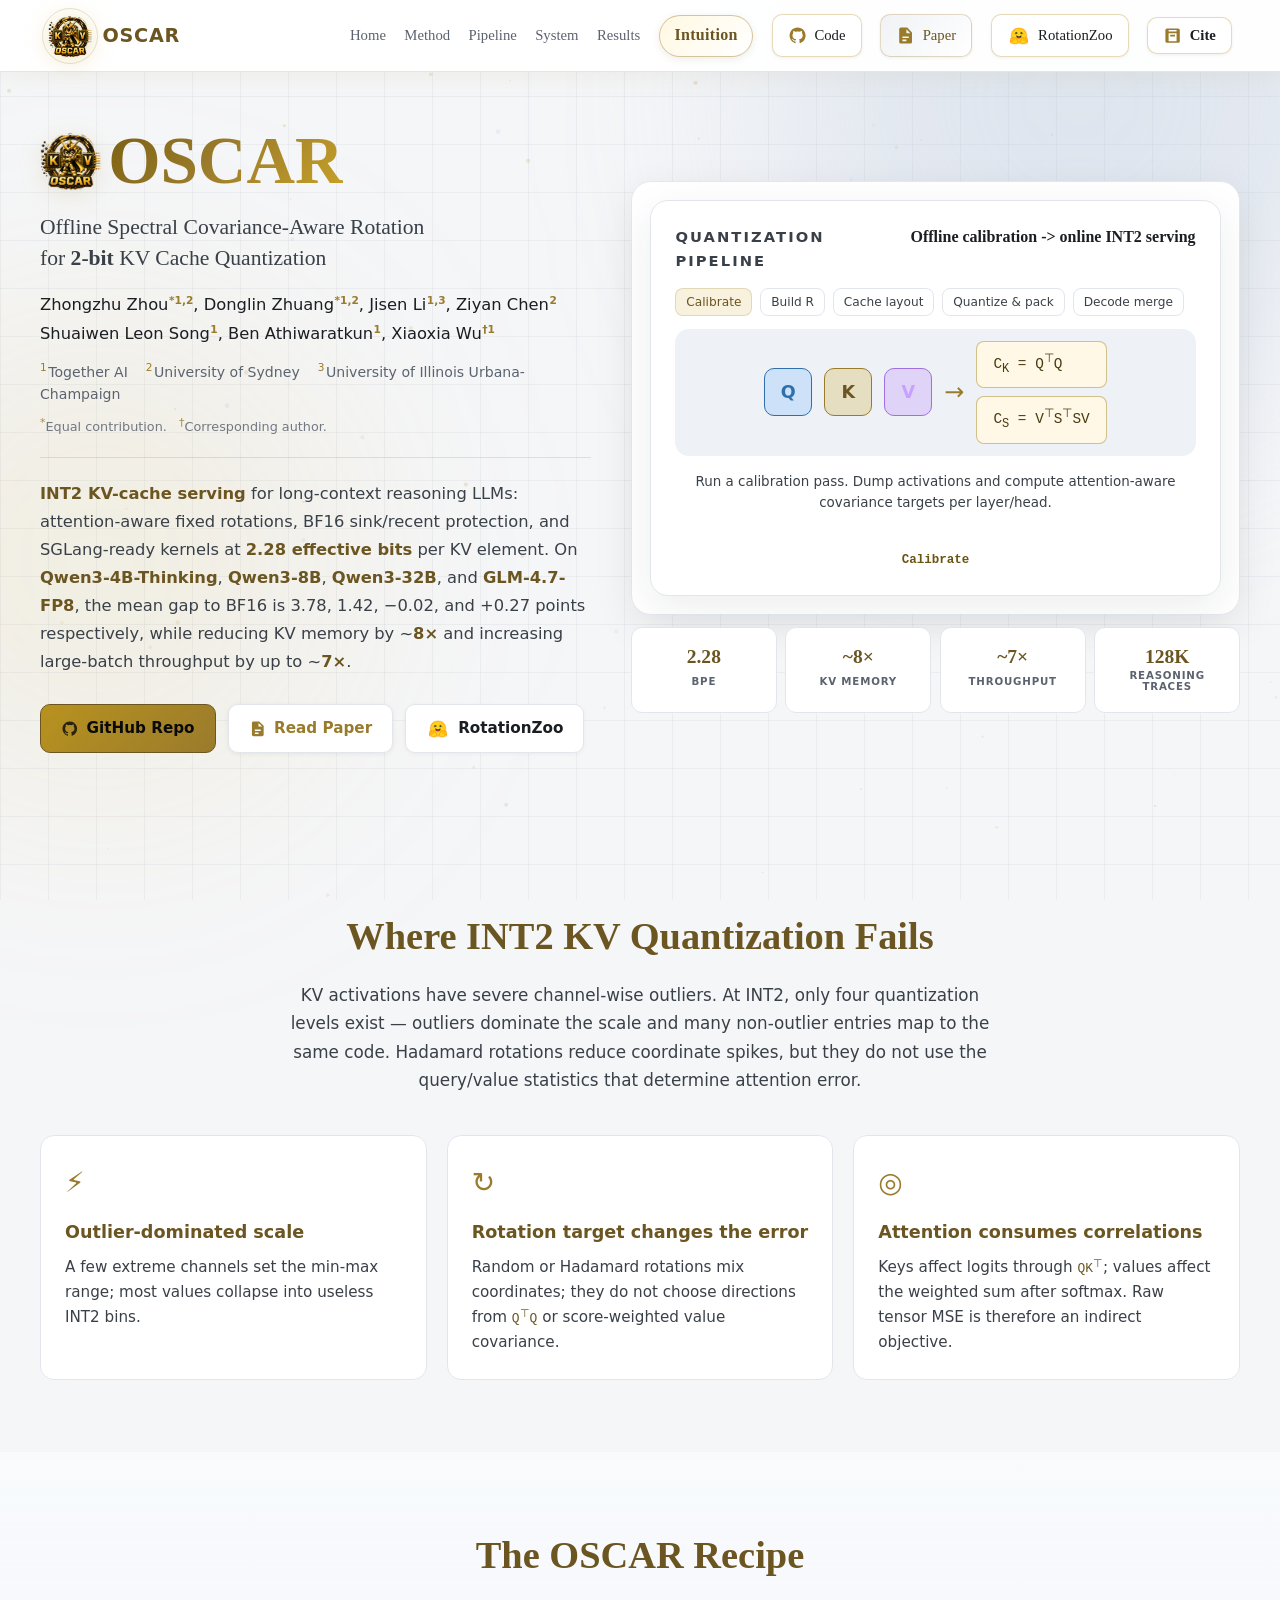
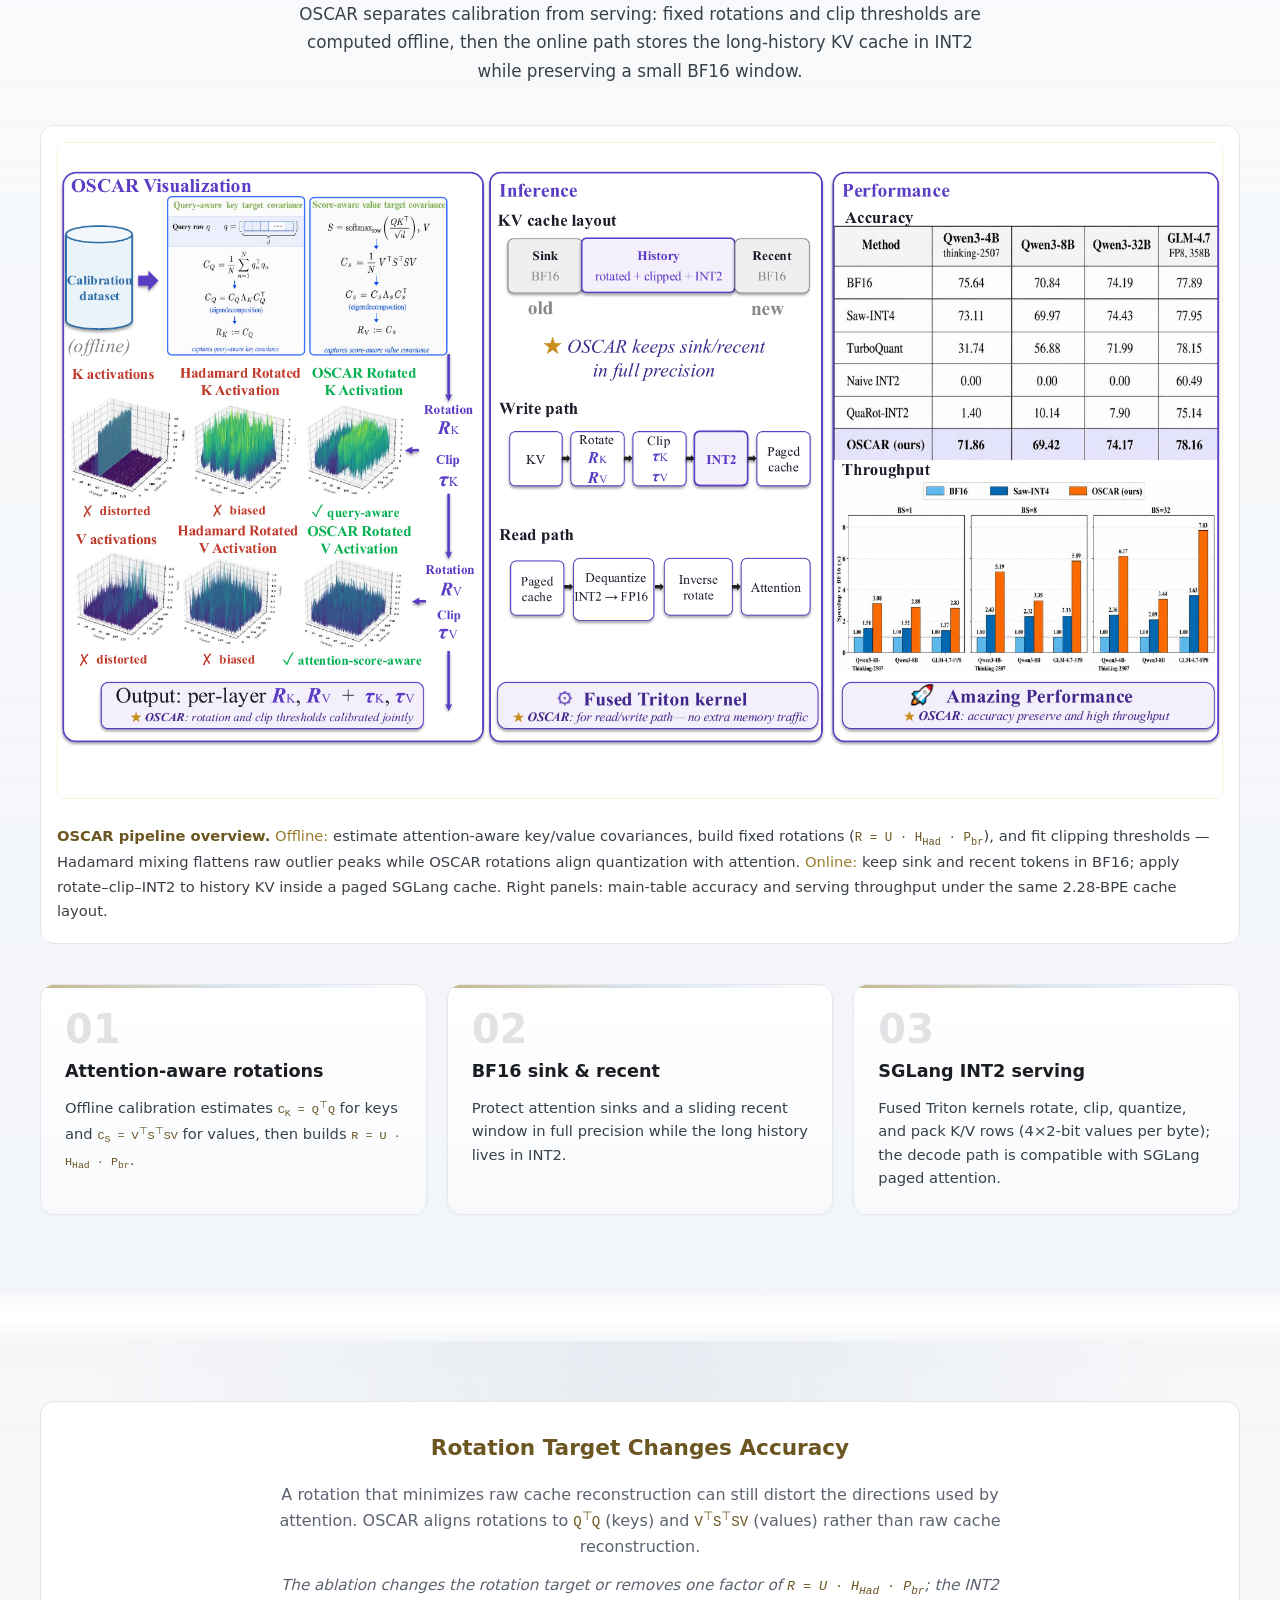
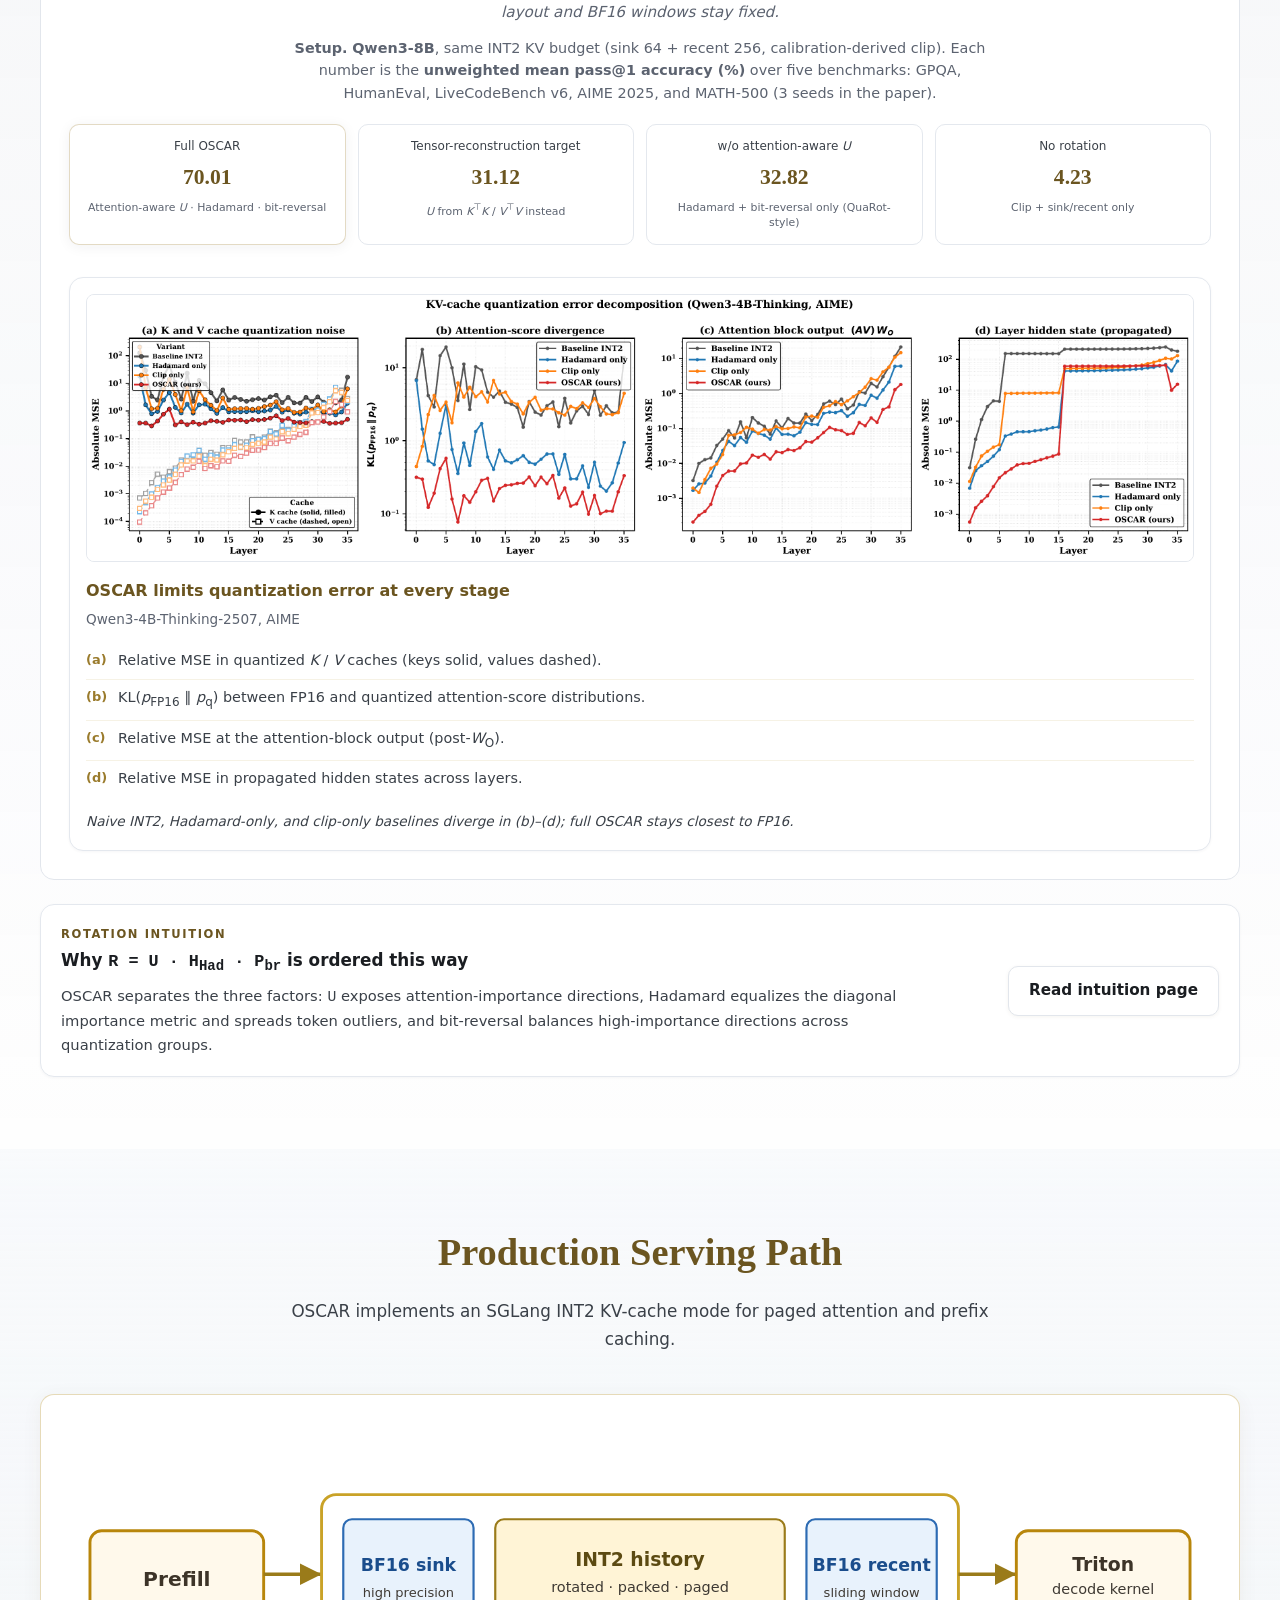
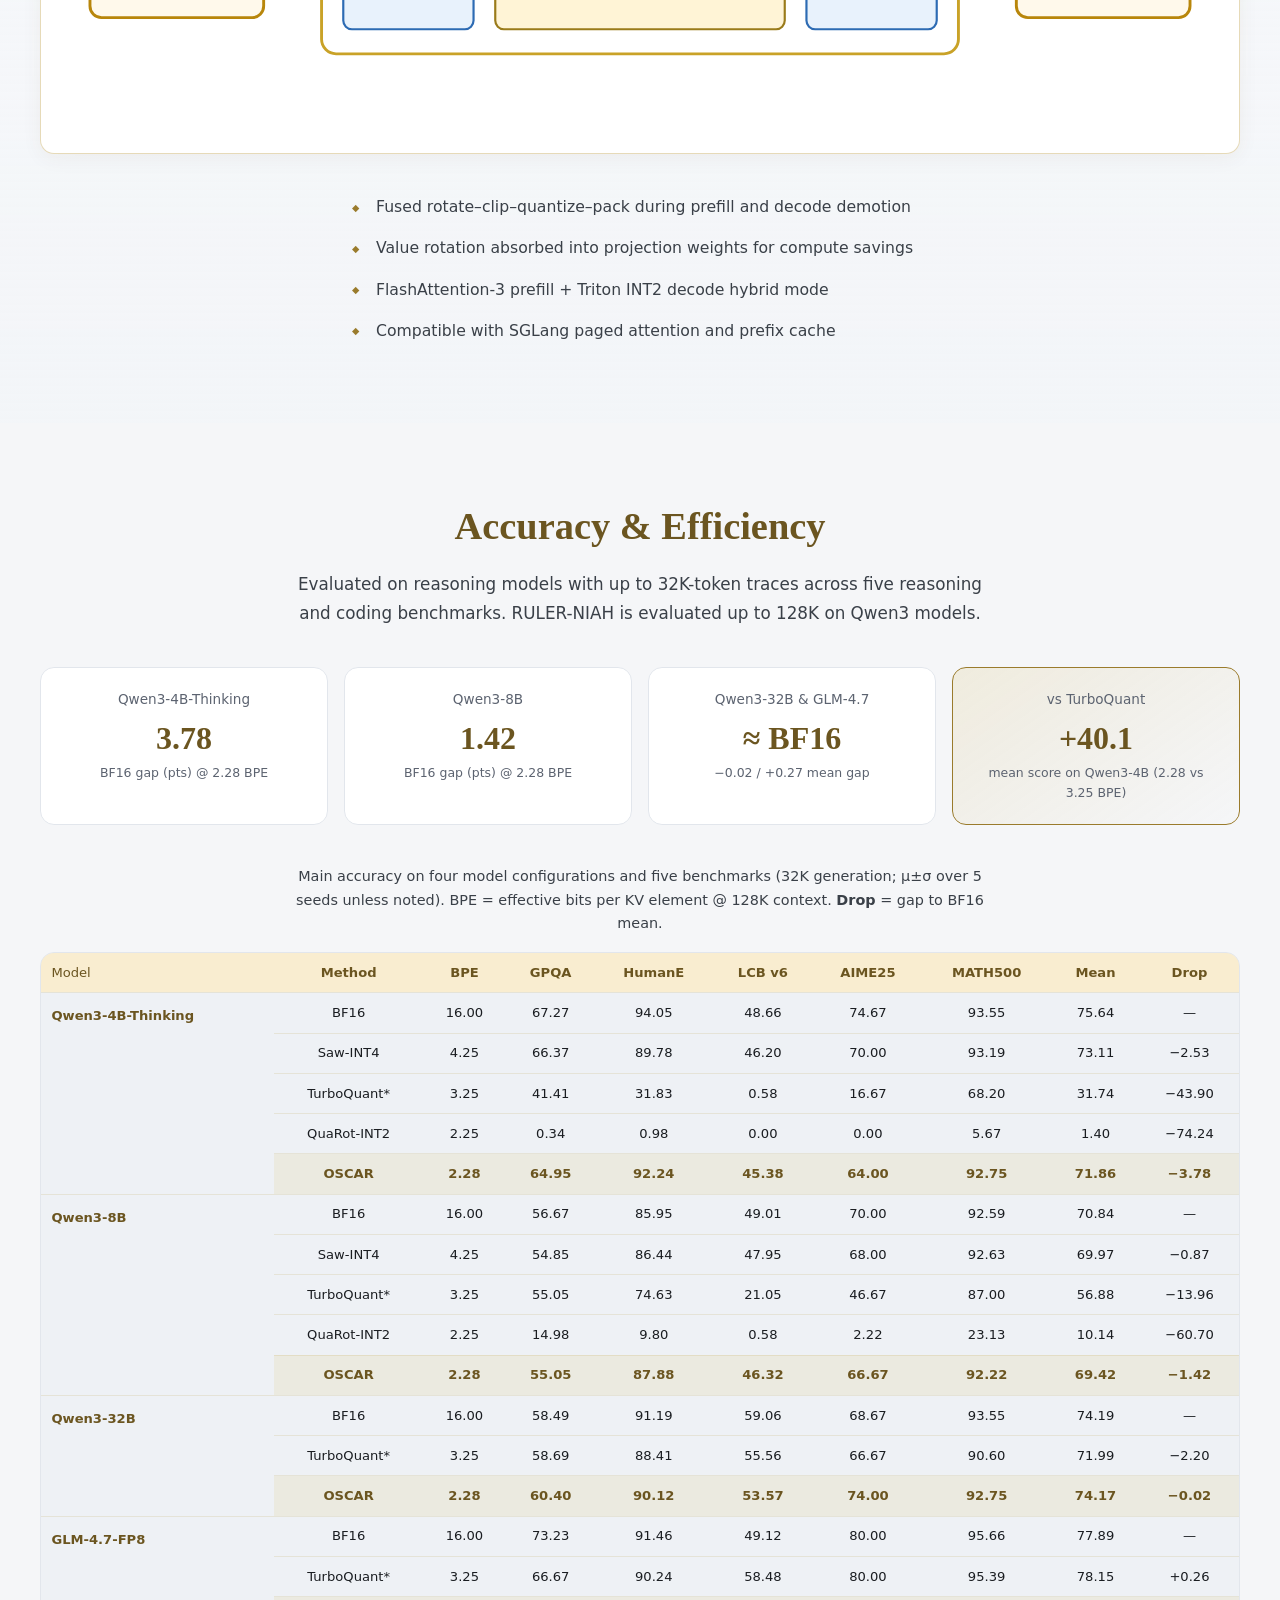
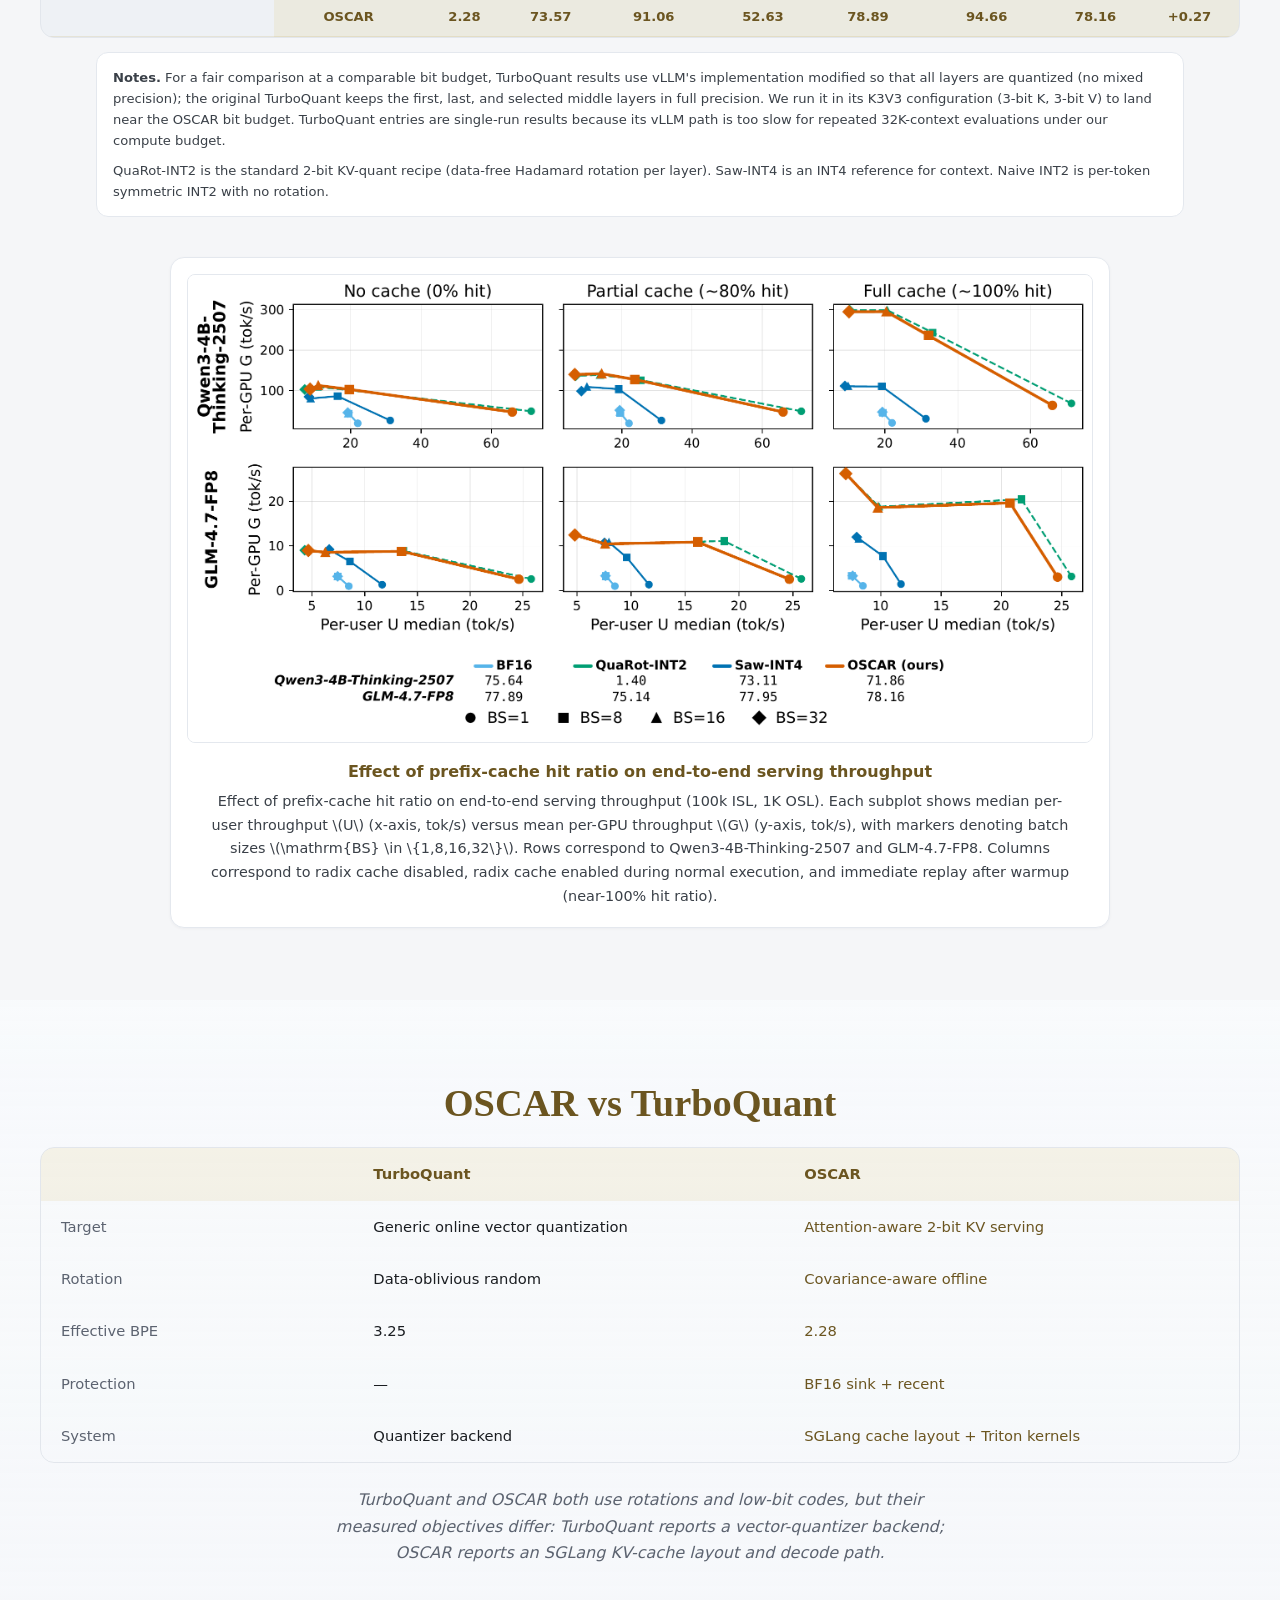
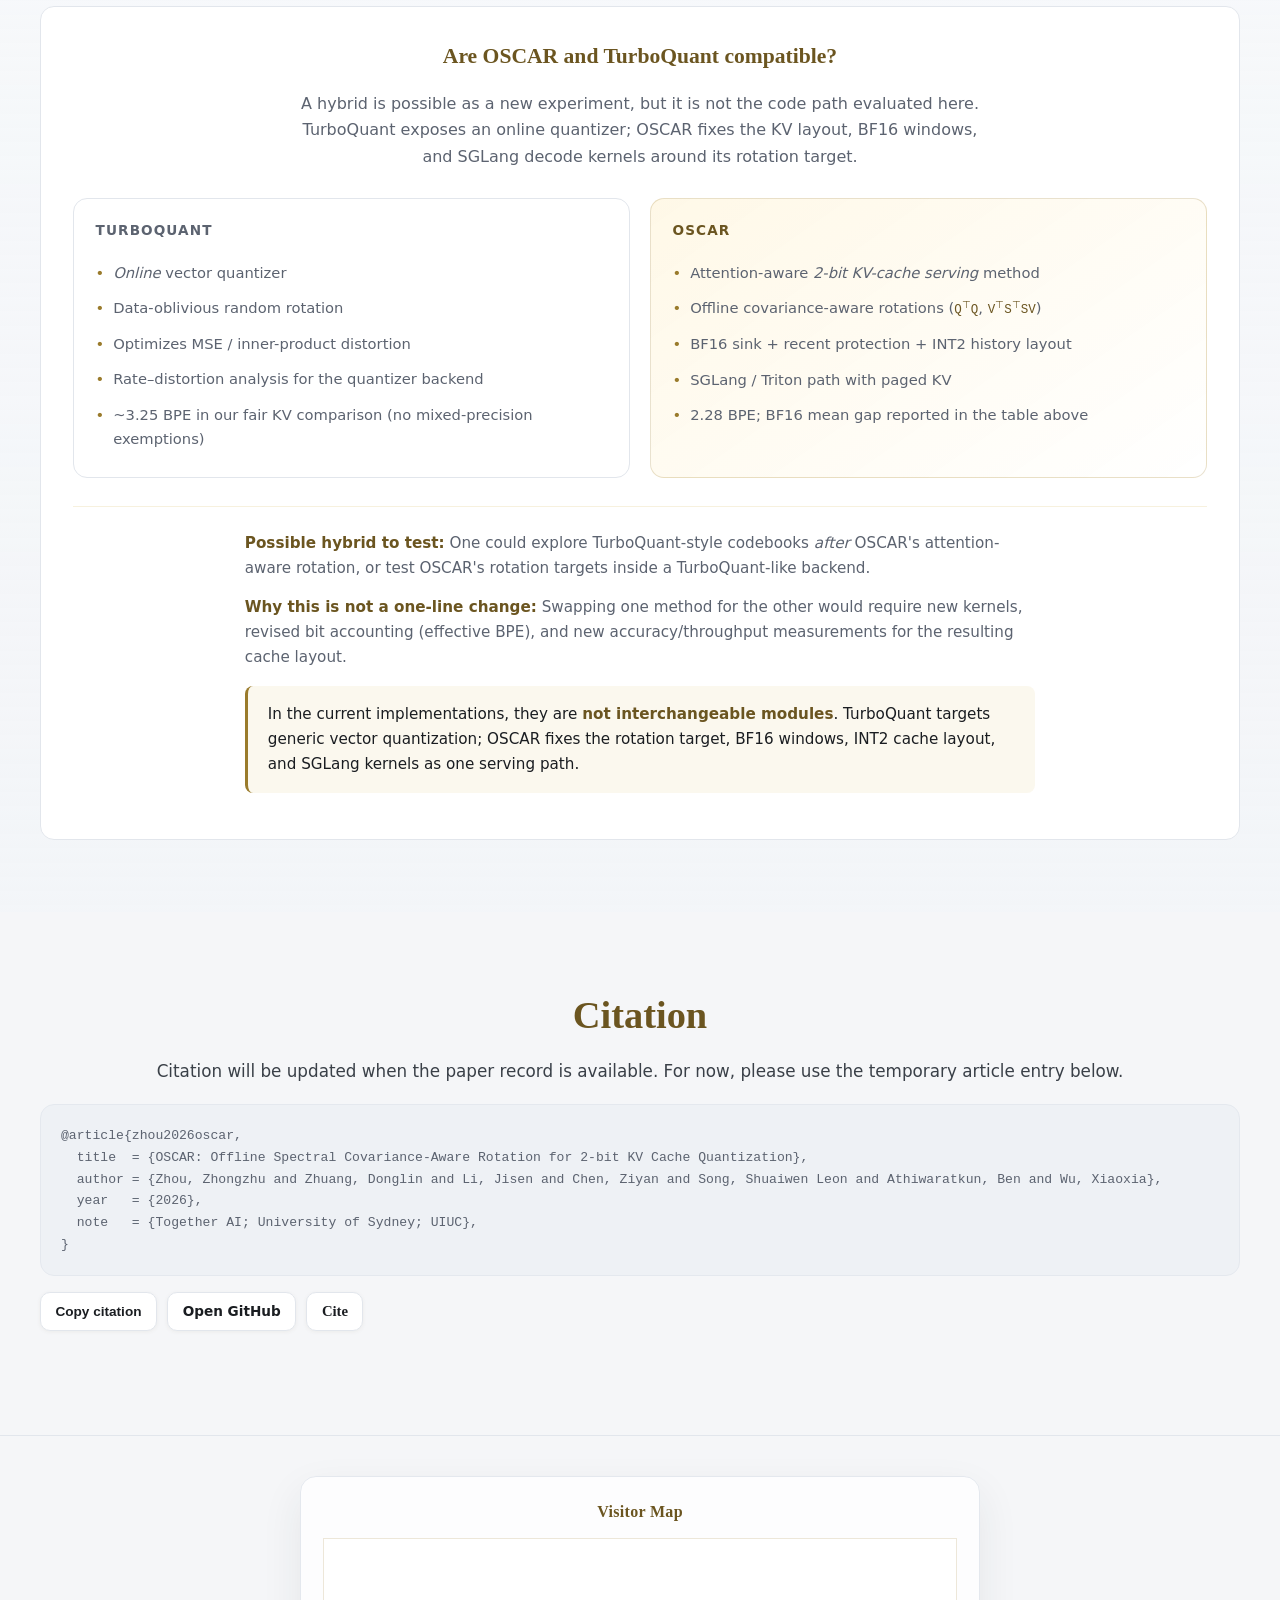
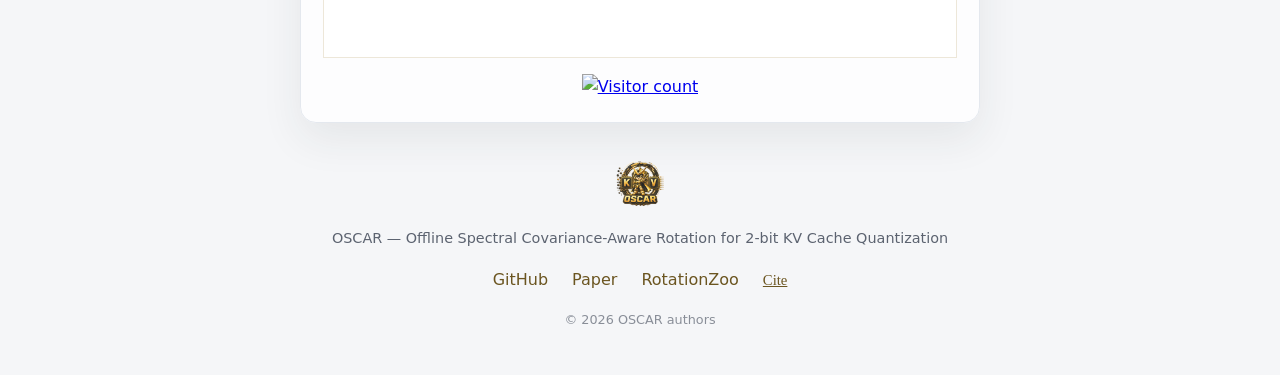
==== index.html @ 5b66c8d5 "Update OSCAR project website" ====
<!DOCTYPE html>
<html lang="en">
<head>
  <meta charset="UTF-8">
  <meta name="viewport" content="width=device-width, initial-scale=1.0">
  <meta name="description" content="OSCAR: Offline Spectral Covariance-Aware Rotation for 2-bit KV Cache Quantization — attention-aware INT2 KV-cache serving for long-context LLMs.">
  <title>OSCAR — 2-bit KV Cache Quantization</title>
  <link rel="stylesheet" href="styles.css">
  <script>
    window.MathJax = {
      tex: {
        inlineMath: [['\\(', '\\)']],
        displayMath: [['\\[', '\\]']]
      },
      svg: { fontCache: 'global' }
    };
  </script>
  <script defer src="https://cdn.jsdelivr.net/npm/mathjax@3/es5/tex-svg.js"></script>
</head>
<body>
  <div class="bg-grid" aria-hidden="true"></div>
  <div class="bg-glow bg-glow-1" aria-hidden="true"></div>
  <div class="bg-glow bg-glow-2" aria-hidden="true"></div>
  <canvas id="particles" aria-hidden="true"></canvas>

  <header class="site-header">
    <div class="nav-inner">
      <a href="#top" class="nav-brand">
        <span class="nav-brand-wrap" aria-hidden="true">
          <img src="assets/oscar_logo_kv_transparent.png" alt="" class="nav-logo">
          <span class="nav-logo-ring"></span>
        </span>
        <span>OSCAR</span>
      </a>
      <button class="nav-toggle" aria-label="Toggle menu" aria-expanded="false">
        <span></span><span></span><span></span>
      </button>
      <div class="nav-links">
        <a href="#top">Home</a>
        <a href="#method">Method</a>
        <a href="#animation">Pipeline</a>
        <a href="#system">System</a>
        <a href="#results">Results</a>
        <a href="intuition.html" class="nav-intuition">Intuition</a>
        <a href="https://github.com/FutureMLS-Lab/OSCAR" target="_blank" rel="noopener" class="nav-cta">
          <svg class="icon-svg" viewBox="0 0 24 24" aria-hidden="true"><path fill="currentColor" d="M12 2C6.477 2 2 6.477 2 12c0 4.42 2.865 8.166 6.839 9.489.5.092.682-.217.682-.482 0-.237-.008-.866-.013-1.7-2.782.603-3.369-1.34-3.369-1.34-.454-1.156-1.11-1.464-1.11-1.464-.908-.62.069-.608.069-.608 1.003.07 1.531 1.03 1.531 1.03.892 1.529 2.341 1.087 2.91.831.092-.646.35-1.086.636-1.336-2.22-.253-4.555-1.11-4.555-4.943 0-1.091.39-1.984 1.029-2.683-.103-.253-.446-1.27.098-2.647 0 0 .84-.269 2.75 1.025A9.578 9.578 0 0112 6.836c.85.004 1.705.114 2.504.336 1.909-1.294 2.747-1.025 2.747-1.025.546 1.377.203 2.394.1 2.647.64.699 1.028 1.592 1.028 2.683 0 3.842-2.339 4.687-4.566 4.935.359.309.678.919.678 1.852 0 1.336-.012 2.415-.012 2.743 0 .267.18.578.688.48C19.138 20.163 22 16.418 22 12c0-5.523-4.477-10-10-10z"/></svg>
          Code
        </a>
        <a href="https://github.com/FutureMLS-Lab/OSCAR/blob/main/materials/main.pdf" target="_blank" rel="noopener" class="nav-cta nav-cta-gold">
          <svg class="icon-svg" viewBox="0 0 24 24" aria-hidden="true"><path fill="currentColor" d="M14 2H6a2 2 0 00-2 2v16a2 2 0 002 2h12a2 2 0 002-2V8l-6-6zm-1 2l5 5h-5V4zM8 13h8v2H8v-2zm0 4h5v2H8v-2z"/></svg>
          Paper
        </a>
        <a href="https://huggingface.co/Zhongzhu/OSCAR-RotationZoo" target="_blank" rel="noopener" class="nav-cta">
          <img src="assets/huggingface_mark.png" alt="" class="icon-img icon-img-hf" width="22" height="22">
          RotationZoo
        </a>
        <button type="button" class="nav-cta cite-trigger" aria-haspopup="dialog" aria-controls="citeModal">
          <svg class="icon-svg" viewBox="0 0 24 24" aria-hidden="true"><path fill="currentColor" d="M5 3h14a2 2 0 012 2v14a2 2 0 01-2 2H5a2 2 0 01-2-2V5a2 2 0 012-2zm2 2v2h10V5H7zm0 4v10h10V9H7zm2 2h6v2H9v-2z"/></svg>
          Cite
        </button>
      </div>
    </div>
  </header>

  <main id="top">
    <!-- Hero -->
    <section class="hero">
      <div class="container hero-grid">
        <div class="hero-content reveal">
          <h1>
            <span class="title-line">
              <img src="assets/oscar_logo_kv_cropped.png" alt="" class="title-logo-inline">
              <span class="title-text">OSCAR</span>
            </span>
            <span class="title-sub">Offline Spectral Covariance-Aware Rotation<br>for <em>2-bit</em> KV Cache Quantization</span>
          </h1>

          <div class="authors-block reveal">
            <p class="authors">
              Zhongzhu Zhou<sup>*1,2</sup>,
              Donglin Zhuang<sup>*1,2</sup>,
              Jisen Li<sup>1,3</sup>,
              Ziyan Chen<sup>2</sup><br>
              Shuaiwen Leon Song<sup>1</sup>,
              Ben Athiwaratkun<sup>1</sup>,
              Xiaoxia Wu<sup>†1</sup>
            </p>
            <p class="affiliations">
              <sup>1</sup>Together AI &nbsp;&nbsp;
              <sup>2</sup>University of Sydney &nbsp;&nbsp;
              <sup>3</sup>University of Illinois Urbana-Champaign
            </p>
            <p class="author-notes">
              <sup>*</sup>Equal contribution. &nbsp;
              <sup>†</sup>Corresponding author.
            </p>
          </div>

          <p class="hero-lead">
            <strong>INT2 KV-cache serving</strong> for long-context reasoning LLMs: attention-aware fixed rotations,
            BF16 sink/recent protection, and SGLang-ready kernels at <strong>2.28 effective bits</strong> per KV element.
            On <strong>Qwen3-4B-Thinking</strong>, <strong>Qwen3-8B</strong>, <strong>Qwen3-32B</strong>, and <strong>GLM-4.7-FP8</strong>,
            the mean gap to BF16 is 3.78, 1.42, −0.02, and +0.27 points respectively, while reducing KV memory by ~<strong>8×</strong>
            and increasing large-batch throughput by up to ~<strong>7×</strong>.
          </p>
          <div class="hero-ctas">
            <a href="https://github.com/FutureMLS-Lab/OSCAR" class="btn btn-primary" target="_blank" rel="noopener">
              <svg class="icon-svg icon-svg-on-gold" viewBox="0 0 24 24" aria-hidden="true"><path fill="currentColor" d="M12 2C6.477 2 2 6.477 2 12c0 4.42 2.865 8.166 6.839 9.489.5.092.682-.217.682-.482 0-.237-.008-.866-.013-1.7-2.782.603-3.369-1.34-3.369-1.34-.454-1.156-1.11-1.464-1.11-1.464-.908-.62.069-.608.069-.608 1.003.07 1.531 1.03 1.531 1.03.892 1.529 2.341 1.087 2.91.831.092-.646.35-1.086.636-1.336-2.22-.253-4.555-1.11-4.555-4.943 0-1.091.39-1.984 1.029-2.683-.103-.253-.446-1.27.098-2.647 0 0 .84-.269 2.75 1.025A9.578 9.578 0 0112 6.836c.85.004 1.705.114 2.504.336 1.909-1.294 2.747-1.025 2.747-1.025.546 1.377.203 2.394.1 2.647.64.699 1.028 1.592 1.028 2.683 0 3.842-2.339 4.687-4.566 4.935.359.309.678.919.678 1.852 0 1.336-.012 2.415-.012 2.743 0 .267.18.578.688.48C19.138 20.163 22 16.418 22 12c0-5.523-4.477-10-10-10z"/></svg>
              GitHub Repo
            </a>
            <a href="https://github.com/FutureMLS-Lab/OSCAR/blob/main/materials/main.pdf" class="btn btn-secondary" target="_blank" rel="noopener">
              <svg class="icon-svg" viewBox="0 0 24 24" aria-hidden="true"><path fill="currentColor" d="M14 2H6a2 2 0 00-2 2v16a2 2 0 002 2h12a2 2 0 002-2V8l-6-6zm-1 2l5 5h-5V4zM8 13h8v2H8v-2zm0 4h5v2H8v-2z"/></svg>
              Read Paper
            </a>
            <a href="https://huggingface.co/Zhongzhu/OSCAR-RotationZoo" class="btn btn-outline" target="_blank" rel="noopener">
              <img src="assets/huggingface_mark.png" alt="" class="icon-img icon-img-hf" width="22" height="22">
              RotationZoo
            </a>
          </div>
        </div>
        <div class="hero-visual hero-pipeline-visual reveal reveal-delay">
          <div class="hero-pipeline-card" id="animation">
            <div class="pipeline-wrap hero-pipeline-wrap">
              <div class="hero-pipeline-title">
                <p class="hero-pipeline-eyebrow">Quantization Pipeline</p>
                <h2>Offline calibration -> online INT2 serving</h2>
              </div>
              <div class="pipeline-controls">
                <button class="pipe-btn active" data-step="0">Calibrate</button>
                <button class="pipe-btn" data-step="1">Build R</button>
                <button class="pipe-btn" data-step="2">Cache layout</button>
                <button class="pipe-btn" data-step="3">Quantize &amp; pack</button>
                <button class="pipe-btn" data-step="4">Decode merge</button>
              </div>

              <div class="pipeline-stage" id="pipelineStage">
                <!-- Step 0: Calibrate -->
                <div class="pipe-panel active" data-panel="0">
                  <div class="pipe-visual calibrate-viz">
                    <div class="token-stream token-q">Q</div>
                    <div class="token-stream token-k">K</div>
                    <div class="token-stream token-v">V</div>
                    <div class="arrow-flow">→</div>
                    <div class="cov-box">
                      <div class="cov-item">C<sub>K</sub> = Q<sup>⊤</sup>Q</div>
                      <div class="cov-item">C<sub>S</sub> = V<sup>⊤</sup>S<sup>⊤</sup>SV</div>
                    </div>
                  </div>
                  <p class="pipe-desc">Run a calibration pass. Dump activations and compute attention-aware covariance targets per layer/head.</p>
                </div>

                <!-- Step 1: Build rotation -->
                <div class="pipe-panel" data-panel="1">
                  <div class="pipe-visual rotate-viz">
                    <div class="rot-block">U<sub>Q</sub></div>
                    <span class="rot-op">×</span>
                    <div class="rot-block">H<sub>Had</sub></div>
                    <span class="rot-op">×</span>
                    <div class="rot-block">P<sub>br</sub></div>
                    <span class="rot-op">=</span>
                    <div class="rot-block rot-result">R<sub>K</sub>, R<sub>V</sub></div>
                  </div>
                  <p class="pipe-desc">Eigendecompose covariances, compose with Hadamard mixing and bit-reversal permutation, then fit token-wise clip thresholds.</p>
                </div>

                <!-- Step 2: Cache layout -->
                <div class="pipe-panel" data-panel="2">
                  <div class="pipe-visual cache-viz">
                    <div class="cache-seg cache-sink">BF16 sink</div>
                    <div class="cache-seg cache-int2">INT2 history</div>
                    <div class="cache-seg cache-recent">BF16 recent</div>
                    <div class="cache-cursor" id="cacheCursor"></div>
                  </div>
                  <p class="pipe-desc">Logical cache: <code>[1, S₀] ‖ [S₀+1, t−W] ‖ [t−W+1, t]</code>. New tokens land in recent; oldest recent demotes to INT2.</p>
                </div>

                <!-- Step 3: Quantize -->
                <div class="pipe-panel" data-panel="3">
                  <div class="pipe-visual quant-viz">
                    <div class="vec-bar" id="vecBar">
                      <span class="vec-val" style="--h:85%"></span>
                      <span class="vec-val" style="--h:40%"></span>
                      <span class="vec-val" style="--h:95%"></span>
                      <span class="vec-val" style="--h:30%"></span>
                      <span class="vec-val" style="--h:55%"></span>
                      <span class="vec-val" style="--h:70%"></span>
                      <span class="vec-val" style="--h:25%"></span>
                      <span class="vec-val" style="--h:60%"></span>
                    </div>
                    <div class="quant-arrow">clip → INT2 → pack</div>
                    <div class="byte-grid" id="byteGrid">
                      <span class="bit-cell" data-level="0"></span>
                      <span class="bit-cell" data-level="1"></span>
                      <span class="bit-cell" data-level="2"></span>
                      <span class="bit-cell" data-level="3"></span>
                      <span class="bit-cell" data-level="1"></span>
                      <span class="bit-cell" data-level="0"></span>
                      <span class="bit-cell" data-level="3"></span>
                      <span class="bit-cell" data-level="2"></span>
                    </div>
                    <p class="pack-label">4 × 2-bit values per byte</p>
                  </div>
                  <p class="pipe-desc"><code>k⁺ = Q₂⁺(clip(k·R<sub>K</sub>, τ))</code> — token-wise affine asymmetric INT2: each 2-bit code selects one of four reconstruction levels under the token/group scale and zero point.</p>
                </div>

                <!-- Step 4: Decode -->
                <div class="pipe-panel" data-panel="4">
                  <div class="pipe-visual decode-viz">
                    <div class="decode-kernel-row">
                      <div class="decode-path decode-bf16">
                        <span>BF16 kernel</span>
                        <small>sink + recent</small>
                      </div>
                      <div class="decode-path decode-int2">
                        <span>INT2 kernel</span>
                        <small>unpack · dequant · accumulate</small>
                      </div>
                    </div>
                    <div class="decode-merge">⊕ merge</div>
                    <div class="decode-out">Attention output</div>
                  </div>
                  <p class="pipe-desc">Two first-stage kernels over BF16 and INT2 segments; online softmax merge produces the same result as full-precision attention.</p>
                </div>
              </div>

              <div class="step-indicator" id="stepIndicator">Calibrate</div>
            </div>
          </div>
          <div class="hero-metrics">
            <div class="metric-card">
              <span class="metric-value">2.28</span>
              <span class="metric-label">BPE</span>
            </div>
            <div class="metric-card">
              <span class="metric-value">~8×</span>
              <span class="metric-label">KV memory</span>
            </div>
            <div class="metric-card">
              <span class="metric-value">~7×</span>
              <span class="metric-label">throughput</span>
            </div>
            <div class="metric-card">
              <span class="metric-value">128K</span>
              <span class="metric-label">reasoning traces</span>
            </div>
          </div>
        </div>
      </div>
    </section>

    <!-- Problem -->
    <section class="section" id="problem">
      <div class="container">
        <h2 class="section-title reveal">Where INT2 KV Quantization Fails</h2>
        <p class="section-lead reveal">
          KV activations have severe channel-wise outliers. At INT2, only four quantization levels exist —
          outliers dominate the scale and many non-outlier entries map to the same code. Hadamard rotations reduce
          coordinate spikes, but they do not use the query/value statistics that determine attention error.
        </p>
        <div class="pillars reveal">
          <article class="glass-card">
            <div class="card-icon">⚡</div>
            <h3>Outlier-dominated scale</h3>
            <p>A few extreme channels set the min-max range; most values collapse into useless INT2 bins.</p>
          </article>
          <article class="glass-card">
            <div class="card-icon">↻</div>
            <h3>Rotation target changes the error</h3>
            <p>Random or Hadamard rotations mix coordinates; they do not choose directions from <code>Q<sup>⊤</sup>Q</code> or score-weighted value covariance.</p>
          </article>
          <article class="glass-card">
            <div class="card-icon">◎</div>
            <h3>Attention consumes correlations</h3>
            <p>Keys affect logits through <code>QK<sup>⊤</sup></code>; values affect the weighted sum after softmax. Raw tensor MSE is therefore an indirect objective.</p>
          </article>
        </div>
      </div>
    </section>

    <!-- Method -->
    <section class="section section-alt" id="method">
      <div class="container">
        <h2 class="section-title reveal">The OSCAR Recipe</h2>
        <p class="section-lead reveal">
          OSCAR separates calibration from serving: fixed rotations and clip thresholds are computed offline,
          then the online path stores the long-history KV cache in INT2 while preserving a small BF16 window.
        </p>

        <figure class="pipeline-figure reveal">
          <img src="assets/oscar_pipeline.png" alt="OSCAR pipeline overview: offline calibration and online INT2 serving" class="pipeline-img" loading="lazy">
          <figcaption>
            <strong>OSCAR pipeline overview.</strong>
            <em>Offline:</em> estimate attention-aware key/value covariances, build fixed rotations
            (<code>R = U · H<sub>Had</sub> · P<sub>br</sub></code>), and fit clipping thresholds — Hadamard mixing flattens raw outlier peaks while OSCAR rotations align quantization with attention.
            <em>Online:</em> keep sink and recent tokens in BF16; apply rotate–clip–INT2 to history KV inside a paged SGLang cache.
            Right panels: main-table accuracy and serving throughput under the same 2.28-BPE cache layout.
          </figcaption>
        </figure>

        <div class="recipe-grid reveal">
          <article class="recipe-card">
            <span class="recipe-num">01</span>
            <h3>Attention-aware rotations</h3>
            <p>Offline calibration estimates <code>C<sub>K</sub> = Q<sup>⊤</sup>Q</code> for keys and
               <code>C<sub>S</sub> = V<sup>⊤</sup>S<sup>⊤</sup>SV</code> for values, then builds
               <code>R = U · H<sub>Had</sub> · P<sub>br</sub></code>.</p>
          </article>
          <article class="recipe-card">
            <span class="recipe-num">02</span>
            <h3>BF16 sink &amp; recent</h3>
            <p>Protect attention sinks and a sliding recent window in full precision while the long history lives in INT2.</p>
          </article>
          <article class="recipe-card">
            <span class="recipe-num">03</span>
            <h3>SGLang INT2 serving</h3>
            <p>Fused Triton kernels rotate, clip, quantize, and pack K/V rows (4×2-bit values per byte); the decode path is compatible with SGLang paged attention.</p>
          </article>
        </div>
      </div>
    </section>

    <div class="section-color-transition" aria-hidden="true"></div>

    <!-- Rotation Target -->
    <section class="section rotation-target-section" id="rotation-target">
      <div class="container">
        <div class="target-matters-panel reveal">
          <div class="target-matters-intro">
            <h3>Rotation Target Changes Accuracy</h3>
            <p>
              A rotation that minimizes raw cache reconstruction can still distort the directions used by attention.
              OSCAR aligns rotations to <code>Q<sup>⊤</sup>Q</code> (keys) and <code>V<sup>⊤</sup>S<sup>⊤</sup>SV</code> (values) rather than raw cache reconstruction.
            </p>
            <p class="muted">The ablation changes the rotation target or removes one factor of <code>R = U · H<sub>Had</sub> · P<sub>br</sub></code>; the INT2 layout and BF16 windows stay fixed.</p>
            <p class="ablation-setup">
              <strong>Setup.</strong> <strong>Qwen3-8B</strong>, same INT2 KV budget (sink&nbsp;64 + recent&nbsp;256, calibration-derived clip).
              Each number is the <strong>unweighted mean pass@1 accuracy (%)</strong> over five benchmarks:
              GPQA, HumanEval, LiveCodeBench&nbsp;v6, AIME&nbsp;2025, and MATH-500 (3 seeds in the paper).
            </p>
            <div class="ablation-grid" aria-label="Rotation target ablation on Qwen3-8B: mean accuracy over five benchmarks">
              <div class="ablation-card ablation-best">
                <span class="ablation-label">Full OSCAR</span>
                <span class="ablation-value">70.01</span>
                <span class="ablation-sub">Attention-aware <em>U</em> · Hadamard · bit-reversal</span>
              </div>
              <div class="ablation-card">
                <span class="ablation-label">Tensor-reconstruction target</span>
                <span class="ablation-value">31.12</span>
                <span class="ablation-sub"><em>U</em> from <em>K</em><sup>⊤</sup><em>K</em> / <em>V</em><sup>⊤</sup><em>V</em> instead</span>
              </div>
              <div class="ablation-card">
                <span class="ablation-label">w/o attention-aware <em>U</em></span>
                <span class="ablation-value">32.82</span>
                <span class="ablation-sub">Hadamard + bit-reversal only (QuaRot-style)</span>
              </div>
              <div class="ablation-card">
                <span class="ablation-label">No rotation</span>
                <span class="ablation-value">4.23</span>
                <span class="ablation-sub">Clip + sink/recent only</span>
              </div>
            </div>
          </div>
          <div class="figures-stack">
            <figure class="figure-block">
              <img src="assets/headline_four.png" alt="Quantization error at every pipeline stage" loading="lazy">
              <figcaption>
                <p class="fig-caption-title">OSCAR limits quantization error at every stage</p>
                <p class="fig-caption-meta">Qwen3-4B-Thinking-2507, AIME</p>
                <ul class="fig-caption-panels">
                  <li><span class="panel-tag">(a)</span> Relative MSE in quantized <em>K</em> / <em>V</em> caches (keys solid, values dashed).</li>
                  <li><span class="panel-tag">(b)</span> KL(<em>p</em><sub>FP16</sub> ∥ <em>p</em><sub>q</sub>) between FP16 and quantized attention-score distributions.</li>
                  <li><span class="panel-tag">(c)</span> Relative MSE at the attention-block output (post-<em>W</em><sub>O</sub>).</li>
                  <li><span class="panel-tag">(d)</span> Relative MSE in propagated hidden states across layers.</li>
                </ul>
                <p class="fig-caption-note">Naive INT2, Hadamard-only, and clip-only baselines diverge in (b)–(d); full OSCAR stays closest to FP16.</p>
              </figcaption>
            </figure>
          </div>
        </div>

        <div class="intuition-callout reveal">
          <div>
            <p class="callout-eyebrow">Rotation intuition</p>
            <h3>Why <code>R = U · H<sub>Had</sub> · P<sub>br</sub></code> is ordered this way</h3>
            <p>
              OSCAR separates the three factors: <code>U</code> exposes attention-importance directions,
              Hadamard equalizes the diagonal importance metric and spreads token outliers, and bit-reversal
              balances high-importance directions across quantization groups.
            </p>
          </div>
          <a href="intuition.html" class="btn btn-outline">Read intuition page</a>
        </div>
      </div>
    </section>

    <!-- System -->
    <section class="section section-alt" id="system">
      <div class="container">
        <h2 class="section-title reveal">Production Serving Path</h2>
        <p class="section-lead reveal">
          OSCAR implements an SGLang INT2 KV-cache mode for paged attention and prefix caching.
        </p>
        <div class="system-diagram reveal">
          <svg viewBox="0 0 800 220" class="system-svg" aria-label="OSCAR serving diagram">
            <defs>
              <marker id="arrowGold" markerWidth="8" markerHeight="8" refX="6" refY="3" orient="auto">
                <path d="M0,0 L6,3 L0,6 Z" fill="#9a7b1a"/>
              </marker>
            </defs>
            <rect x="20" y="80" width="120" height="60" rx="8" fill="#fff9eb" stroke="#b8860b" stroke-width="2"/>
            <text x="80" y="118" text-anchor="middle" fill="#3d3428" font-size="14" font-weight="600" font-family="system-ui, sans-serif">Prefill</text>
            <path d="M140 110 L180 110" stroke="#9a7b1a" stroke-width="2.5" marker-end="url(#arrowGold)"/>
            <rect x="180" y="55" width="440" height="110" rx="10" fill="#ffffff" stroke="#c9a227" stroke-width="2"/>
            <rect x="195" y="72" width="90" height="76" rx="6" fill="#e8f2fc" stroke="#2d6bb3" stroke-width="1.5"/>
            <text x="240" y="108" text-anchor="middle" fill="#1a4d8c" font-size="12" font-weight="600" font-family="system-ui, sans-serif">BF16 sink</text>
            <text x="240" y="126" text-anchor="middle" fill="#3f3a34" font-size="9" font-family="system-ui, sans-serif">high precision</text>
            <rect x="300" y="72" width="200" height="76" rx="6" fill="#fff4d6" stroke="#9a7b1a" stroke-width="1.5"/>
            <text x="400" y="104" text-anchor="middle" fill="#5c4a12" font-size="13" font-weight="700" font-family="system-ui, sans-serif">INT2 history</text>
            <text x="400" y="122" text-anchor="middle" fill="#3f3a34" font-size="10" font-family="system-ui, sans-serif">rotated · packed · paged</text>
            <rect x="515" y="72" width="90" height="76" rx="6" fill="#e8f2fc" stroke="#2d6bb3" stroke-width="1.5"/>
            <text x="560" y="108" text-anchor="middle" fill="#1a4d8c" font-size="12" font-weight="600" font-family="system-ui, sans-serif">BF16 recent</text>
            <text x="560" y="126" text-anchor="middle" fill="#3f3a34" font-size="9" font-family="system-ui, sans-serif">sliding window</text>
            <path d="M620 110 L660 110" stroke="#9a7b1a" stroke-width="2.5" marker-end="url(#arrowGold)"/>
            <rect x="660" y="80" width="120" height="60" rx="8" fill="#fff9eb" stroke="#b8860b" stroke-width="2"/>
            <text x="720" y="108" text-anchor="middle" fill="#3d3428" font-size="13" font-weight="600" font-family="system-ui, sans-serif">Triton</text>
            <text x="720" y="124" text-anchor="middle" fill="#3f3a34" font-size="10" font-family="system-ui, sans-serif">decode kernel</text>
          </svg>
        </div>
        <ul class="system-list reveal">
          <li>Fused rotate–clip–quantize–pack during prefill and decode demotion</li>
          <li>Value rotation absorbed into projection weights for compute savings</li>
          <li>FlashAttention-3 prefill + Triton INT2 decode hybrid mode</li>
          <li>Compatible with SGLang paged attention and prefix cache</li>
        </ul>
      </div>
    </section>

    <!-- Results -->
    <section class="section" id="results">
      <div class="container">
        <h2 class="section-title reveal">Accuracy &amp; Efficiency</h2>
        <p class="section-lead reveal">
          Evaluated on reasoning models with up to 32K-token traces across five reasoning and coding benchmarks.
          RULER-NIAH is evaluated up to 128K on Qwen3 models.
        </p>
        <div class="results-grid reveal">
          <div class="result-card">
            <h4>Qwen3-4B-Thinking</h4>
            <p class="result-big">3.78</p>
            <p class="result-sub">BF16 gap (pts) @ 2.28 BPE</p>
          </div>
          <div class="result-card">
            <h4>Qwen3-8B</h4>
            <p class="result-big">1.42</p>
            <p class="result-sub">BF16 gap (pts) @ 2.28 BPE</p>
          </div>
          <div class="result-card">
            <h4>Qwen3-32B &amp; GLM-4.7</h4>
            <p class="result-big">≈ BF16</p>
            <p class="result-sub">−0.02 / +0.27 mean gap</p>
          </div>
          <div class="result-card highlight">
            <h4>vs TurboQuant</h4>
            <p class="result-big">+40.1</p>
            <p class="result-sub">mean score on Qwen3-4B (2.28 vs 3.25 BPE)</p>
          </div>
        </div>

        <div class="table-wrap reveal">
          <p class="table-caption">
            Main accuracy on four model configurations and five benchmarks (32K generation; μ±σ over 5 seeds unless noted).
            BPE = effective bits per KV element @ 128K context. <strong>Drop</strong> = gap to BF16 mean.
          </p>
          <div class="table-scroll">
            <table class="results-table">
              <thead>
                <tr>
                  <th>Model</th>
                  <th>Method</th>
                  <th>BPE</th>
                  <th>GPQA</th>
                  <th>HumanE</th>
                  <th>LCB v6</th>
                  <th>AIME25</th>
                  <th>MATH500</th>
                  <th>Mean</th>
                  <th>Drop</th>
                </tr>
              </thead>
              <tbody>
                <tr class="model-row"><td rowspan="5">Qwen3-4B-Thinking</td><td>BF16</td><td>16.00</td><td>67.27</td><td>94.05</td><td>48.66</td><td>74.67</td><td>93.55</td><td>75.64</td><td>—</td></tr>
                <tr><td>Saw-INT4</td><td>4.25</td><td>66.37</td><td>89.78</td><td>46.20</td><td>70.00</td><td>93.19</td><td>73.11</td><td>−2.53</td></tr>
                <tr><td>TurboQuant*</td><td>3.25</td><td>41.41</td><td>31.83</td><td>0.58</td><td>16.67</td><td>68.20</td><td>31.74</td><td>−43.90</td></tr>
                <tr><td>QuaRot-INT2</td><td>2.25</td><td>0.34</td><td>0.98</td><td>0.00</td><td>0.00</td><td>5.67</td><td>1.40</td><td>−74.24</td></tr>
                <tr class="highlight-row"><td><strong>OSCAR</strong></td><td><strong>2.28</strong></td><td><strong>64.95</strong></td><td><strong>92.24</strong></td><td><strong>45.38</strong></td><td><strong>64.00</strong></td><td><strong>92.75</strong></td><td><strong>71.86</strong></td><td><strong>−3.78</strong></td></tr>

                <tr class="model-row"><td rowspan="5">Qwen3-8B</td><td>BF16</td><td>16.00</td><td>56.67</td><td>85.95</td><td>49.01</td><td>70.00</td><td>92.59</td><td>70.84</td><td>—</td></tr>
                <tr><td>Saw-INT4</td><td>4.25</td><td>54.85</td><td>86.44</td><td>47.95</td><td>68.00</td><td>92.63</td><td>69.97</td><td>−0.87</td></tr>
                <tr><td>TurboQuant*</td><td>3.25</td><td>55.05</td><td>74.63</td><td>21.05</td><td>46.67</td><td>87.00</td><td>56.88</td><td>−13.96</td></tr>
                <tr><td>QuaRot-INT2</td><td>2.25</td><td>14.98</td><td>9.80</td><td>0.58</td><td>2.22</td><td>23.13</td><td>10.14</td><td>−60.70</td></tr>
                <tr class="highlight-row"><td><strong>OSCAR</strong></td><td><strong>2.28</strong></td><td><strong>55.05</strong></td><td><strong>87.88</strong></td><td><strong>46.32</strong></td><td><strong>66.67</strong></td><td><strong>92.22</strong></td><td><strong>69.42</strong></td><td><strong>−1.42</strong></td></tr>

                <tr class="model-row"><td rowspan="3">Qwen3-32B</td><td>BF16</td><td>16.00</td><td>58.49</td><td>91.19</td><td>59.06</td><td>68.67</td><td>93.55</td><td>74.19</td><td>—</td></tr>
                <tr><td>TurboQuant*</td><td>3.25</td><td>58.69</td><td>88.41</td><td>55.56</td><td>66.67</td><td>90.60</td><td>71.99</td><td>−2.20</td></tr>
                <tr class="highlight-row"><td><strong>OSCAR</strong></td><td><strong>2.28</strong></td><td><strong>60.40</strong></td><td><strong>90.12</strong></td><td><strong>53.57</strong></td><td><strong>74.00</strong></td><td><strong>92.75</strong></td><td><strong>74.17</strong></td><td><strong>−0.02</strong></td></tr>

                <tr class="model-row"><td rowspan="3">GLM-4.7-FP8</td><td>BF16</td><td>16.00</td><td>73.23</td><td>91.46</td><td>49.12</td><td>80.00</td><td>95.66</td><td>77.89</td><td>—</td></tr>
                <tr><td>TurboQuant*</td><td>3.25</td><td>66.67</td><td>90.24</td><td>58.48</td><td>80.00</td><td>95.39</td><td>78.15</td><td>+0.26</td></tr>
                <tr class="highlight-row"><td><strong>OSCAR</strong></td><td><strong>2.28</strong></td><td><strong>73.57</strong></td><td><strong>91.06</strong></td><td><strong>52.63</strong></td><td><strong>78.89</strong></td><td><strong>94.66</strong></td><td><strong>78.16</strong></td><td><strong>+0.27</strong></td></tr>
              </tbody>
            </table>
          </div>
          <div class="table-notes">
            <p>
              <strong>Notes.</strong> For a fair comparison at a comparable bit budget, TurboQuant results use vLLM's implementation modified so that all layers are quantized (no mixed precision); the original TurboQuant keeps the first, last, and selected middle layers in full precision. We run it in its K3V3 configuration (3-bit K, 3-bit V) to land near the OSCAR bit budget. TurboQuant entries are single-run results because its vLLM path is too slow for repeated 32K-context evaluations under our compute budget.
            </p>
            <p>
              QuaRot-INT2 is the standard 2-bit KV-quant recipe (data-free Hadamard rotation per layer). Saw-INT4 is an INT4 reference for context. Naive INT2 is per-token symmetric INT2 with no rotation.
            </p>
          </div>
        </div>

        <figure class="figure-block throughput-figure reveal">
          <img src="assets/figure6_prefix_cache_throughput.png" alt="Effect of prefix-cache hit ratio on end-to-end serving throughput" loading="lazy">
          <figcaption>
            <p class="fig-caption-title">Effect of prefix-cache hit ratio on end-to-end serving throughput</p>
            <p>
              Effect of prefix-cache hit ratio on end-to-end serving throughput (100k ISL, 1K OSL).
              Each subplot shows median per-user throughput \(U\) (x-axis, tok/s) versus mean per-GPU throughput \(G\)
              (y-axis, tok/s), with markers denoting batch sizes \(\mathrm{BS} \in \{1,8,16,32\}\).
              Rows correspond to Qwen3-4B-Thinking-2507 and GLM-4.7-FP8. Columns correspond to radix cache disabled,
              radix cache enabled during normal execution, and immediate replay after warmup (near-100% hit ratio).
            </p>
          </figcaption>
        </figure>
      </div>
    </section>

    <!-- Comparison -->
    <section class="section section-alt" id="comparison">
      <div class="container">
        <h2 class="section-title reveal">OSCAR vs TurboQuant</h2>
        <div class="compare-table reveal">
          <div class="compare-row compare-header">
            <span></span>
            <span>TurboQuant</span>
            <span>OSCAR</span>
          </div>
          <div class="compare-row">
            <span>Target</span>
            <span>Generic online vector quantization</span>
            <span class="highlight-text">Attention-aware 2-bit KV serving</span>
          </div>
          <div class="compare-row">
            <span>Rotation</span>
            <span>Data-oblivious random</span>
            <span class="highlight-text">Covariance-aware offline</span>
          </div>
          <div class="compare-row">
            <span>Effective BPE</span>
            <span>3.25</span>
            <span class="highlight-text">2.28</span>
          </div>
          <div class="compare-row">
            <span>Protection</span>
            <span>—</span>
            <span class="highlight-text">BF16 sink + recent</span>
          </div>
          <div class="compare-row">
            <span>System</span>
            <span>Quantizer backend</span>
            <span class="highlight-text">SGLang cache layout + Triton kernels</span>
          </div>
        </div>
        <p class="compare-note reveal">
          TurboQuant and OSCAR both use rotations and low-bit codes, but their measured objectives differ:
          TurboQuant reports a vector-quantizer backend; OSCAR reports an SGLang KV-cache layout and decode path.
        </p>

        <div class="compat-panel reveal">
          <h3>Are OSCAR and TurboQuant compatible?</h3>
          <p class="compat-lead">
            A hybrid is possible as a new experiment, but it is not the code path evaluated here.
            TurboQuant exposes an online quantizer; OSCAR fixes the KV layout, BF16 windows, and SGLang decode kernels around its rotation target.
          </p>

          <div class="compat-grid">
            <article class="compat-card">
              <h4>TurboQuant</h4>
              <ul>
                <li><em>Online</em> vector quantizer</li>
                <li>Data-oblivious random rotation</li>
                <li>Optimizes MSE / inner-product distortion</li>
                <li>Rate–distortion analysis for the quantizer backend</li>
                <li>~3.25 BPE in our fair KV comparison (no mixed-precision exemptions)</li>
              </ul>
            </article>
            <article class="compat-card compat-card-oscar">
              <h4>OSCAR</h4>
              <ul>
                <li>Attention-aware <em>2-bit KV-cache serving</em> method</li>
                <li>Offline covariance-aware rotations (<code>Q<sup>⊤</sup>Q</code>, <code>V<sup>⊤</sup>S<sup>⊤</sup>SV</code>)</li>
                <li>BF16 sink + recent protection + INT2 history layout</li>
                <li>SGLang / Triton path with paged KV</li>
                <li>2.28 BPE; BF16 mean gap reported in the table above</li>
              </ul>
            </article>
          </div>

          <div class="compat-takeaways">
            <p><strong>Possible hybrid to test:</strong>
              One could explore TurboQuant-style codebooks <em>after</em> OSCAR's attention-aware rotation,
              or test OSCAR's rotation targets inside a TurboQuant-like backend.
            </p>
            <p><strong>Why this is not a one-line change:</strong>
              Swapping one method for the other would require new kernels, revised bit accounting (effective BPE),
              and new accuracy/throughput measurements for the resulting cache layout.
            </p>
            <p class="compat-bottom">
              In the current implementations, they are <strong>not interchangeable modules</strong>.
              TurboQuant targets generic vector quantization; OSCAR fixes the rotation target, BF16 windows, INT2 cache layout, and SGLang kernels as one serving path.
            </p>
          </div>
        </div>
      </div>
    </section>

    <!-- Citation -->
    <section class="section" id="citation">
      <div class="container">
        <h2 class="section-title reveal">Citation</h2>
        <p class="citation-lead reveal">Citation will be updated when the paper record is available. For now, please use the temporary article entry below.</p>
        <pre class="bibtex reveal" id="bibtex">@article{zhou2026oscar,
  title  = {OSCAR: Offline Spectral Covariance-Aware Rotation for 2-bit KV Cache Quantization},
  author = {Zhou, Zhongzhu and Zhuang, Donglin and Li, Jisen and Chen, Ziyan and Song, Shuaiwen Leon and Athiwaratkun, Ben and Wu, Xiaoxia},
  year   = {2026},
  note   = {Together AI; University of Sydney; UIUC},
}</pre>
        <div class="citation-actions reveal">
          <button type="button" class="btn btn-outline btn-sm" id="copyBibSection" data-default-label="Copy citation">Copy citation</button>
          <a href="https://github.com/FutureMLS-Lab/OSCAR" class="btn btn-outline btn-sm" target="_blank" rel="noopener">Open GitHub</a>
          <button type="button" class="btn btn-outline btn-sm cite-trigger">Cite</button>
        </div>
      </div>
    </section>
  </main>

  <!-- Cite modal -->
  <div class="cite-modal" id="citeModal" hidden aria-hidden="true">
    <div class="cite-modal-backdrop" data-cite-close tabindex="-1"></div>
    <div class="cite-modal-dialog" role="dialog" aria-modal="true" aria-labelledby="citeModalTitle">
      <button type="button" class="cite-modal-close" data-cite-close aria-label="Close">&times;</button>
      <h3 id="citeModalTitle">Cite OSCAR</h3>
      <p class="cite-modal-hint citation-lead">Citation will be updated when the paper record is available. For now, please use this temporary article entry.</p>
      <pre class="bibtex bibtex-modal" id="bibtexModal">@article{zhou2026oscar,
  title  = {OSCAR: Offline Spectral Covariance-Aware Rotation for 2-bit KV Cache Quantization},
  author = {Zhou, Zhongzhu and Zhuang, Donglin and Li, Jisen and Chen, Ziyan and Song, Shuaiwen Leon and Athiwaratkun, Ben and Wu, Xiaoxia},
  year   = {2026},
  note   = {Together AI; University of Sydney; UIUC},
}</pre>
      <div class="cite-modal-actions">
        <button type="button" class="btn btn-primary" id="copyBibModal" data-default-label="Copy citation">Copy citation</button>
        <a href="https://github.com/FutureMLS-Lab/OSCAR" class="btn btn-outline" target="_blank" rel="noopener">Open GitHub</a>
        <button type="button" class="btn btn-outline" data-cite-close>Close</button>
      </div>
    </div>
  </div>

  <footer class="site-footer">
    <div class="container footer-inner">
      <div class="visitor-panel">
        <p class="visitor-kicker">Visitor Map</p>
        <div class="visitor-map-embed">
          <script type="text/javascript" id="mapmyvisitors" src="https://mapmyvisitors.com/map.js?d=F387_3fV6CpGx4ci3f-3ms9W8NvphYJEfZ4BJE_iE9g&amp;cl=ffffff&amp;w=a"></script>
          <noscript>
            <a href="https://mapmyvisitors.com/web/1c4k9" title="Visit tracker" target="_blank" rel="noopener">
              <img src="https://mapmyvisitors.com/map.png?d=F387_3fV6CpGx4ci3f-3ms9W8NvphYJEfZ4BJE_iE9g&amp;cl=ffffff" alt="Visitor map">
            </a>
          </noscript>
        </div>
        <a href="https://hits.sh/oscar-quantize.github.io/" target="_blank" rel="noopener" class="visitor-count">
          <img src="https://hits.sh/oscar-quantize.github.io.svg?style=flat&amp;label=Visitors&amp;extraCount=0&amp;color=9a7b2c&amp;labelColor=6b5520" alt="Visitor count">
        </a>
      </div>
      <img src="assets/oscar_logo_kv_transparent.png" alt="" class="footer-logo">
      <p>OSCAR — Offline Spectral Covariance-Aware Rotation for 2-bit KV Cache Quantization</p>
      <div class="footer-links">
        <a href="https://github.com/FutureMLS-Lab/OSCAR" target="_blank" rel="noopener">GitHub</a>
        <a href="https://github.com/FutureMLS-Lab/OSCAR/blob/main/materials/main.pdf" target="_blank" rel="noopener">Paper</a>
        <a href="https://huggingface.co/Zhongzhu/OSCAR-RotationZoo" target="_blank" rel="noopener">RotationZoo</a>
        <button type="button" class="footer-cite cite-trigger">Cite</button>
      </div>
      <p class="footer-copy">&copy; 2026 OSCAR authors</p>
    </div>
  </footer>

  <script src="app.js"></script>
</body>
</html>
---- styles.css ----
/* OSCAR — GitHub Pages project site (light gold theme) */
:root {
  --bg-deep: #f5f6f8;
  --bg-card: #ffffff;
  --bg-glass: rgba(255, 255, 255, 0.96);
  --border: #e2e6ec;
  --border-gold: rgba(154, 123, 44, 0.28);
  --gold: #9a7b2c;
  --gold-mid: #b8943a;
  --gold-bright: #d4b04a;
  --gold-light: #6b5520;
  --gold-dim: rgba(154, 123, 44, 0.22);
  --text: #1a1d21;
  --text-secondary: #3a4048;
  --text-muted: #5c6370;
  --accent-blue: #2f6fad;
  --accent-int2: #b8943a;
  --header-bg: rgba(255, 255, 255, 0.94);
  --font-display: "Iowan Old Style", "Palatino Linotype", Palatino, Georgia, serif;
  --font-body: system-ui, -apple-system, "Segoe UI", Roboto, sans-serif;
  --font-mono: "SF Mono", "Fira Code", Consolas, monospace;
  --radius: 14px;
  --shadow: 0 12px 40px rgba(26, 32, 44, 0.08);
  --transition: 0.35s cubic-bezier(0.4, 0, 0.2, 1);
  --nav-max: 100%;
  --content-max: 1200px;
  --surface-muted: #eef1f5;
  --surface-panel: #ffffff;
  --figure-bg: #ffffff;
  --figure-border: #e4e8ee;
}

*, *::before, *::after { box-sizing: border-box; margin: 0; padding: 0; }

html {
  scroll-behavior: smooth;
  font-size: 16px;
}

body {
  font-family: var(--font-body);
  background: var(--bg-deep);
  color: var(--text);
  line-height: 1.65;
  overflow-x: hidden;
  min-height: 100vh;
}

/* Background effects */
.bg-grid {
  position: fixed;
  inset: 0;
  background-image:
    linear-gradient(rgba(100, 116, 139, 0.07) 1px, transparent 1px),
    linear-gradient(90deg, rgba(100, 116, 139, 0.07) 1px, transparent 1px);
  background-size: 48px 48px;
  pointer-events: none;
  z-index: 0;
}

.bg-glow {
  position: fixed;
  border-radius: 50%;
  filter: blur(120px);
  pointer-events: none;
  z-index: 0;
}

.bg-glow-1 {
  width: 600px;
  height: 600px;
  top: -200px;
  right: -100px;
  background: rgba(180, 198, 220, 0.35);
}

.bg-glow-2 {
  width: 500px;
  height: 500px;
  bottom: 10%;
  left: -150px;
  background: rgba(212, 176, 74, 0.12);
}

#particles {
  position: fixed;
  inset: 0;
  width: 100%;
  height: 100%;
  pointer-events: none;
  z-index: 0;
  opacity: 0.35;
}

.container {
  width: min(var(--content-max), 94vw);
  margin: 0 auto;
  position: relative;
  z-index: 1;
}

/* Header — full viewport width */
.site-header {
  position: sticky;
  top: 0;
  z-index: 100;
  width: 100%;
  backdrop-filter: blur(14px);
  -webkit-backdrop-filter: blur(14px);
  background: var(--header-bg);
  border-bottom: 1px solid var(--border);
  box-shadow: 0 1px 0 rgba(255, 255, 255, 0.9) inset, 0 4px 28px rgba(140, 110, 40, 0.08);
}

.nav-inner {
  width: 100%;
  max-width: none;
  margin: 0 auto;
  padding: 0.85rem clamp(1.25rem, 4vw, 3rem);
  display: flex;
  align-items: center;
  justify-content: space-between;
  gap: 1.5rem;
  position: relative;
}

.nav-brand {
  display: flex;
  align-items: center;
  gap: 0.65rem;
  text-decoration: none;
  color: var(--gold-light);
  font-weight: 700;
  font-size: 1.2rem;
  letter-spacing: 0.04em;
  flex-shrink: 0;
}

.nav-brand-wrap {
  position: relative;
  display: flex;
  align-items: center;
  justify-content: center;
}

.nav-logo {
  height: 44px;
  width: auto;
  filter: drop-shadow(0 2px 12px rgba(201, 162, 39, 0.35));
  animation: logo-float 5s ease-in-out infinite;
}

.nav-logo-ring {
  position: absolute;
  inset: -6px;
  border: 1px solid var(--gold-dim);
  border-radius: 50%;
  animation: ring-pulse 4s ease-in-out infinite;
  pointer-events: none;
}

.nav-links {
  display: flex;
  align-items: center;
  justify-content: flex-end;
  gap: 0.5rem 1.15rem;
  flex-wrap: wrap;
  flex: 1;
}

.nav-links a {
  color: var(--text-muted);
  text-decoration: none;
  font-family: "Times New Roman", Times, serif;
  font-size: 0.92rem;
  font-weight: 500;
  transition: color var(--transition);
}

.nav-links a:hover { color: var(--gold); }

.nav-links a.nav-intuition {
  padding: 0.42rem 0.92rem;
  border: 1px solid rgba(154, 123, 44, 0.42);
  border-radius: 999px;
  background: linear-gradient(135deg, rgba(255, 248, 225, 0.98), rgba(255, 255, 255, 0.9));
  color: var(--gold-light);
  font-family: var(--font-display);
  font-size: 1rem;
  font-weight: 700;
  letter-spacing: 0.02em;
  box-shadow: 0 2px 8px rgba(90, 70, 20, 0.1);
}

.nav-links a.nav-intuition:hover {
  border-color: var(--gold-mid);
  background: linear-gradient(135deg, rgba(255, 244, 210, 1), #fff);
  color: var(--gold-light);
}

.nav-cta {
  display: inline-flex;
  align-items: center;
  gap: 0.45rem;
  padding: 0.5rem 0.95rem !important;
  border-radius: 10px;
  border: 1px solid rgba(166, 124, 0, 0.28);
  background: #fff;
  color: var(--text) !important;
  box-shadow: 0 1px 3px rgba(90, 70, 20, 0.08);
  font-weight: 600;
}

.nav-cta:hover {
  border-color: var(--gold-mid);
  background: #fffef8;
  color: var(--gold-light) !important;
}

button.nav-cta,
button.cite-trigger {
  font-family: "Times New Roman", Times, serif;
  font-size: 0.92rem;
  cursor: pointer;
}

button.nav-cta:hover {
  color: var(--gold-light) !important;
}

.nav-cta-gold {
  border-color: var(--border-gold);
  background: linear-gradient(135deg, #f0f2f5 0%, #ffffff 100%);
  color: var(--gold-light) !important;
}

.icon-svg {
  width: 1.2rem;
  height: 1.2rem;
  flex-shrink: 0;
  color: var(--gold);
}

.icon-img {
  display: block;
  width: 1.35rem;
  height: 1.35rem;
  object-fit: contain;
  flex-shrink: 0;
}

.icon-img-hf {
  /* HF mark asset includes padding; keep crisp on light buttons */
  width: 1.5rem;
  height: 1.5rem;
}

.icon-svg-on-gold {
  color: #2a2210;
}

.btn .icon-svg {
  width: 1.1rem;
  height: 1.1rem;
}

.nav-toggle {
  display: none;
  flex-direction: column;
  gap: 5px;
  background: none;
  border: none;
  cursor: pointer;
  padding: 4px;
}

.nav-toggle span {
  display: block;
  width: 22px;
  height: 2px;
  background: var(--gold);
  transition: var(--transition);
}

/* Hero */
.hero {
  padding: 3.25rem 0 4rem;
  position: relative;
  z-index: 1;
}

.hero-grid {
  display: grid;
  grid-template-columns: minmax(0, 0.95fr) minmax(0, 1.05fr);
  gap: 2.5rem;
  align-items: stretch;
}

.hero-content {
  display: flex;
  flex-direction: column;
  justify-content: center;
}

.hero h1 {
  font-family: var(--font-display);
  margin-bottom: 1rem;
}

/* Authors & affiliations */
.authors-block {
  margin-bottom: 1.35rem;
  padding-bottom: 1.25rem;
  border-bottom: 1px solid rgba(166, 124, 0, 0.2);
}

.authors {
  font-size: 1.02rem;
  line-height: 1.75;
  color: var(--text);
  text-align: left;
}

.authors sup {
  font-size: 0.65em;
  color: var(--gold);
  margin-left: 0.05em;
  font-weight: 600;
}

.affiliations {
  margin-top: 0.65rem;
  font-size: 0.88rem;
  color: var(--text-muted);
  line-height: 1.6;
}

.affiliations sup {
  color: var(--gold);
  font-size: 0.75em;
  margin-right: 0.15em;
}

.author-notes {
  margin-top: 0.5rem;
  font-size: 0.8rem;
  color: var(--text-muted);
  opacity: 0.85;
}

.author-notes sup {
  color: var(--gold);
  font-size: 0.85em;
}

.title-line {
  display: inline-flex;
  align-items: center;
  gap: 0.45rem;
  font-size: clamp(2.8rem, 6vw, 4.2rem);
  font-weight: 700;
  line-height: 1.1;
}

.title-text {
  background: linear-gradient(135deg, #7a5f10 0%, var(--gold) 45%, #c9a227 100%);
  -webkit-background-clip: text;
  -webkit-text-fill-color: transparent;
  background-clip: text;
}

.title-logo-inline {
  height: 0.9em;
  width: auto;
  flex: 0 0 auto;
  filter: drop-shadow(0 4px 12px rgba(154, 123, 44, 0.16));
  transform-origin: center;
  animation: title-logo-drift 4.5s ease-in-out infinite;
}

.title-sub {
  display: block;
  font-size: clamp(1rem, 2.2vw, 1.35rem);
  font-weight: 400;
  color: var(--text-secondary);
  margin-top: 0.5rem;
  -webkit-text-fill-color: var(--text-secondary);
  line-height: 1.45;
}

.title-sub em {
  color: var(--gold);
  font-style: normal;
  font-weight: 600;
}

.hero-lead {
  font-size: 1.02rem;
  color: var(--text-secondary);
  max-width: 42em;
  margin-bottom: 1.75rem;
  line-height: 1.72;
}

.hero-lead strong { color: var(--gold-light); }

.hero-ctas {
  display: flex;
  flex-wrap: wrap;
  gap: 0.75rem;
  margin-bottom: 1rem;
}

.btn {
  display: inline-flex;
  align-items: center;
  gap: 0.5rem;
  padding: 0.7rem 1.25rem;
  border-radius: 10px;
  font-weight: 600;
  font-size: 0.95rem;
  text-decoration: none;
  border: 1px solid transparent;
  cursor: pointer;
  transition: transform 0.2s, box-shadow 0.2s, background var(--transition);
}

.btn:hover {
  transform: translateY(-2px);
  box-shadow: 0 8px 24px rgba(201, 162, 39, 0.25);
}

.btn-primary {
  background: linear-gradient(135deg, #b8921f, var(--gold));
  color: #0a0a0c;
  border-color: var(--gold-light);
}

.btn-secondary {
  background: #fff;
  color: var(--gold);
  border-color: var(--border);
  box-shadow: 0 1px 4px rgba(90, 70, 20, 0.08);
}

.btn-outline {
  background: #fff;
  color: var(--text);
  border-color: var(--border);
  box-shadow: 0 1px 4px rgba(90, 70, 20, 0.06);
}

.btn-sm { padding: 0.45rem 0.9rem; font-size: 0.85rem; }

.btn-icon { height: 1.1em; width: auto; }

.hero-metrics {
  display: grid;
  grid-template-columns: repeat(4, 1fr);
  gap: 0.55rem;
  width: min(640px, 100%);
  margin-left: auto;
  margin-right: auto;
  align-items: stretch;
}

.metric-card {
  display: flex;
  flex-direction: column;
  align-items: center;
  justify-content: center;
  gap: 0.2rem;
  min-height: 86px;
  height: 100%;
  background: var(--bg-glass);
  border: 1px solid var(--border);
  border-radius: 11px;
  padding: 0.55rem 0.7rem;
  text-align: center;
  backdrop-filter: blur(8px);
}

.metric-value {
  display: block;
  font-size: 1.22rem;
  font-weight: 700;
  color: var(--gold-light);
  font-family: var(--font-display);
  line-height: 1;
}

.metric-label {
  display: flex;
  align-items: center;
  justify-content: center;
  min-height: 1.45rem;
  font-size: 0.64rem;
  font-weight: 700;
  text-transform: uppercase;
  letter-spacing: 0.08em;
  color: var(--text-muted);
  line-height: 1.12;
}

.hero-visual {
  display: flex;
  justify-content: center;
  align-items: center;
}

.logo-frame {
  position: relative;
  width: min(380px, 90%);
}

.hero-logo {
  width: 100%;
  height: auto;
  filter: drop-shadow(0 0 40px rgba(201, 162, 39, 0.35));
  animation: logo-float 5s ease-in-out infinite;
}

.logo-ring {
  position: absolute;
  inset: -8%;
  border: 1px solid var(--gold-dim);
  border-radius: 50%;
  animation: ring-pulse 4s ease-in-out infinite;
  pointer-events: none;
}

.hero-pipeline-visual {
  flex-direction: column;
  justify-content: center;
  align-items: center;
  gap: 0.75rem;
}

.hero-pipeline-card {
  width: min(640px, 100%);
  background: var(--bg-card);
  border: 1px solid var(--figure-border);
  border-radius: calc(var(--radius) + 6px);
  padding: 1.15rem;
  box-shadow: var(--shadow);
}

.hero-pipeline-title {
  display: flex;
  align-items: baseline;
  justify-content: space-between;
  gap: 1rem;
  margin-bottom: 0.85rem;
}

.hero-pipeline-title h2 {
  font-family: var(--font-display);
  color: var(--text);
  font-size: clamp(0.86rem, 1.25vw, 1rem);
  line-height: 1.25;
  text-align: right;
  white-space: nowrap;
}

.hero-pipeline-wrap {
  padding: 1rem;
  box-shadow: none;
}

.hero-pipeline-wrap .pipeline-controls {
  margin-bottom: 0.8rem;
  flex-wrap: nowrap;
}

.hero-pipeline-wrap .pipe-btn {
  padding: 0.38rem 0.62rem;
  font-size: 0.76rem;
}

.hero-pipeline-wrap .pipeline-stage {
  min-height: 205px;
}

.hero-pipeline-wrap .pipe-visual {
  min-height: 116px;
  padding: 0.75rem;
}

.hero-pipeline-wrap .pipe-desc {
  font-size: 0.84rem;
  line-height: 1.55;
}

.hero-pipeline-wrap .step-indicator {
  font-size: 0.78rem;
}

.hero-pipeline-head {
  display: grid;
  grid-template-columns: 86px 1fr;
  gap: 1rem;
  align-items: center;
  margin-bottom: 1rem;
}

.hero-pipeline-logo {
  width: 86px;
  height: auto;
  filter: drop-shadow(0 8px 24px rgba(154, 123, 44, 0.18));
  animation: logo-float 5s ease-in-out infinite;
}

.hero-pipeline-eyebrow,
.callout-eyebrow {
  text-transform: uppercase;
  letter-spacing: 0.14em;
  color: var(--gold-light);
  font-size: 0.72rem;
  font-weight: 700;
  margin-bottom: 0.15rem;
}

.hero-pipeline-head h2 {
  font-family: var(--font-display);
  font-size: 1.15rem;
  color: var(--text);
  line-height: 1.25;
}

.hero-cache-strip {
  display: grid;
  grid-template-columns: 0.8fr 2.4fr 0.9fr;
  gap: 0.35rem;
  margin: 1rem 0;
}

.hero-cache-seg {
  min-height: 64px;
  border-radius: 10px;
  display: flex;
  align-items: center;
  justify-content: center;
  text-align: center;
  padding: 0.5rem;
  font-size: 0.82rem;
  font-weight: 700;
}

.hero-cache-bf16 {
  background: #e8f2fc;
  border: 1px solid rgba(47, 111, 173, 0.35);
  color: #1d568e;
}

.hero-cache-int2 {
  position: relative;
  overflow: hidden;
  background: linear-gradient(90deg, #f7eed1, #fff8e0);
  border: 1px solid var(--border-gold);
  color: var(--gold-light);
}

.hero-cache-int2::after {
  content: "";
  position: absolute;
  inset: 0;
  background-image: repeating-linear-gradient(90deg, rgba(154, 123, 44, 0.16) 0 8px, transparent 8px 16px);
  opacity: 0.5;
  pointer-events: none;
}

.hero-cache-int2 {
  animation: cache-scan 4s linear infinite;
}

@keyframes cache-scan {
  0% { background-position: 0 0; }
  100% { background-position: 80px 0; }
}

.hero-mini-flow {
  display: grid;
  grid-template-columns: repeat(6, 1fr);
  gap: 0.35rem;
  margin: 1rem 0;
}

.hero-mini-flow span {
  border: 1px solid var(--figure-border);
  border-radius: 999px;
  padding: 0.35rem 0.25rem;
  font-size: 0.68rem;
  text-align: center;
  color: var(--text-muted);
  background: #fff;
}

.hero-pipeline-card p {
  color: var(--text-secondary);
  font-size: 0.92rem;
  line-height: 1.6;
}

@keyframes logo-float {
  0%, 100% { transform: translateY(0); }
  50% { transform: translateY(-8px); }
}

@keyframes title-logo-drift {
  0%, 100% { transform: translateY(0.02em) rotate(-2deg) scale(1); }
  50% { transform: translateY(-0.08em) rotate(3deg) scale(1.04); }
}

@keyframes ring-pulse {
  0%, 100% { opacity: 0.4; transform: scale(1); }
  50% { opacity: 0.9; transform: scale(1.02); }
}

/* Sections */
.section {
  padding: 4.5rem 0;
  position: relative;
  z-index: 1;
}

.section-tight {
  padding-top: 2.25rem;
}

.section-alt {
  background: linear-gradient(180deg, rgba(248, 250, 252, 0.92) 0%, rgba(241, 244, 248, 0.5) 100%);
}

.section-color-transition {
  position: relative;
  z-index: 1;
  height: 54px;
  background:
    linear-gradient(180deg, rgba(241, 244, 248, 0.5) 0%, rgba(255, 255, 255, 0.96) 55%, rgba(245, 246, 248, 0.95) 100%);
}

.rotation-target-section {
  padding-top: 3.25rem;
  background:
    radial-gradient(circle at 50% 0%, rgba(180, 198, 220, 0.22), transparent 34rem),
    linear-gradient(180deg, rgba(245, 246, 248, 0.95) 0%, rgba(255, 255, 255, 0.86) 100%);
}

.section-title {
  font-family: var(--font-display);
  font-size: clamp(1.75rem, 4vw, 2.4rem);
  color: var(--gold-light);
  margin-bottom: 0.75rem;
  text-align: center;
}

.section-lead {
  text-align: center;
  max-width: 42em;
  margin: 0 auto 2.5rem;
  color: var(--text-secondary);
  font-size: 1.05rem;
  line-height: 1.7;
}

/* Glass cards */
.pillars {
  display: grid;
  grid-template-columns: repeat(3, 1fr);
  gap: 1.25rem;
}

.glass-card {
  background: var(--bg-glass);
  border: 1px solid var(--border);
  border-radius: var(--radius);
  padding: 1.5rem;
  backdrop-filter: blur(12px);
  transition: border-color var(--transition), transform var(--transition);
}

.glass-card:hover {
  border-color: var(--gold-dim);
  transform: translateY(-4px);
}

.card-icon {
  font-size: 1.75rem;
  margin-bottom: 0.75rem;
  color: var(--gold);
}

.glass-card h3 {
  font-size: 1.1rem;
  margin-bottom: 0.5rem;
  color: var(--gold-light);
}

.glass-card p { color: var(--text-secondary); font-size: 0.95rem; line-height: 1.65; }

.glass-card code {
  font-family: var(--font-mono);
  font-size: 0.85em;
  color: var(--gold-light);
}

/* Recipe */
.recipe-grid {
  display: grid;
  grid-template-columns: repeat(3, 1fr);
  gap: 1.25rem;
  margin-bottom: 0;
}

.recipe-card {
  background: linear-gradient(180deg, #ffffff 0%, #f8fafc 100%);
  border: 1px solid var(--figure-border);
  border-radius: var(--radius);
  padding: 1.5rem;
  position: relative;
  overflow: hidden;
  box-shadow: 0 1px 3px rgba(26, 32, 44, 0.04);
}

.recipe-card::before {
  content: "";
  position: absolute;
  top: 0;
  left: 0;
  right: 0;
  height: 3px;
  background: linear-gradient(90deg, rgba(154, 123, 44, 0.55), rgba(47, 111, 173, 0.18), transparent);
}

.recipe-num {
  font-size: 2.5rem;
  font-weight: 800;
  color: rgba(92, 99, 112, 0.18);
  line-height: 1;
  display: block;
  margin-bottom: 0.5rem;
}

.recipe-card h3 {
  color: var(--text);
  margin-bottom: 0.6rem;
  font-size: 1.1rem;
}

.recipe-card p {
  color: var(--text-secondary);
  font-size: 0.92rem;
  line-height: 1.6;
}

.recipe-card code {
  font-family: var(--font-mono);
  font-size: 0.8em;
  color: var(--gold-light);
}

/* Pipeline figure */
.pipeline-figure {
  margin: 0 0 2.5rem;
  background: var(--bg-card);
  border: 1px solid var(--border);
  border-radius: var(--radius);
  padding: 1rem 1rem 1.25rem;
  backdrop-filter: blur(10px);
}

.pipeline-img {
  width: 100%;
  height: auto;
  border-radius: 8px;
  border: 1px solid rgba(201, 162, 39, 0.15);
}

.pipeline-figure figcaption {
  margin-top: 1rem;
  font-size: 0.92rem;
  color: var(--text-secondary);
  line-height: 1.65;
}

.pipeline-figure figcaption strong { color: var(--gold-light); }

.pipeline-figure figcaption em { color: var(--gold); font-style: normal; }

.pipeline-figure code {
  font-family: var(--font-mono);
  font-size: 0.85em;
  color: var(--gold-light);
}

/* Rotation target matters */
.target-matters-panel {
  background: var(--bg-card);
  border: 1px solid var(--border);
  border-radius: var(--radius);
  padding: 1.75rem;
  backdrop-filter: blur(10px);
  margin-top: 0.5rem;
}

.target-matters-intro {
  margin-bottom: 2rem;
}

.target-matters-intro h3 {
  color: var(--gold-light);
  margin-bottom: 1rem;
  font-size: 1.35rem;
  text-align: center;
}

.target-matters-intro > p,
.target-matters-intro .muted {
  color: var(--text-muted);
  margin-bottom: 0.75rem;
  max-width: 48em;
  margin-left: auto;
  margin-right: auto;
}

.target-matters-intro .muted {
  font-style: italic;
  font-size: 0.95rem;
  text-align: center;
}

.target-matters-intro > p:first-of-type {
  text-align: center;
}

.target-matters-intro code {
  font-family: var(--font-mono);
  font-size: 0.88em;
  color: var(--gold-light);
}

.ablation-grid {
  display: grid;
  grid-template-columns: repeat(4, 1fr);
  gap: 0.75rem;
  margin-top: 1.25rem;
}

.ablation-card {
  background: var(--figure-bg);
  border: 1px solid var(--figure-border);
  border-radius: 10px;
  padding: 0.85rem 1rem;
  text-align: center;
}

.ablation-card.ablation-best {
  border-color: var(--border-gold);
  background: var(--figure-bg);
  box-shadow: 0 2px 14px rgba(26, 32, 44, 0.06);
}

.ablation-label {
  display: block;
  font-size: 0.75rem;
  color: var(--text-secondary);
  line-height: 1.35;
  margin-bottom: 0.35rem;
}

.ablation-value {
  display: block;
  font-size: 1.35rem;
  font-weight: 700;
  color: var(--gold-light);
  font-family: var(--font-display);
}

.ablation-sub {
  display: block;
  font-size: 0.68rem;
  color: var(--text-muted);
  margin-top: 0.35rem;
  line-height: 1.35;
}

.ablation-setup {
  font-size: 0.9rem;
  color: var(--text-muted);
  margin: 0.75rem auto 1.25rem;
  max-width: 52em;
  line-height: 1.55;
  text-align: center;
}

.ablation-note {
  margin: 1rem auto 0;
  max-width: 48em;
  text-align: center;
}

.intuition-callout {
  display: flex;
  align-items: center;
  justify-content: space-between;
  gap: 1.5rem;
  margin-top: 1.5rem;
  padding: 1.25rem;
  border: 1px solid var(--figure-border);
  border-radius: var(--radius);
  background: var(--surface-panel);
  box-shadow: 0 1px 3px rgba(26, 32, 44, 0.04);
}

.intuition-callout h3 {
  font-size: 1.05rem;
  margin-bottom: 0.35rem;
  color: var(--text);
}

.intuition-callout p:not(.callout-eyebrow) {
  color: var(--text-secondary);
  font-size: 0.92rem;
  line-height: 1.6;
  max-width: 60em;
}

.figures-stack {
  display: flex;
  flex-direction: column;
  gap: 2rem;
}

.figure-block {
  margin: 0;
  background: var(--figure-bg);
  border: 1px solid var(--figure-border);
  border-radius: var(--radius);
  padding: 1rem 1rem 1.15rem;
  box-shadow: 0 1px 3px rgba(26, 32, 44, 0.04);
}

.figure-block img {
  width: 100%;
  height: auto;
  border-radius: 8px;
  border: 1px solid var(--figure-border);
  background: #fff;
  display: block;
}

.figure-block figcaption {
  font-size: 0.9rem;
  color: var(--text-secondary);
  margin-top: 1rem;
  line-height: 1.65;
}

.figure-block figcaption p {
  margin-bottom: 0.65rem;
}

.figure-block figcaption p:last-child {
  margin-bottom: 0;
}

.fig-caption-title {
  font-weight: 600;
  color: var(--gold-light);
  font-size: 1rem;
  margin-bottom: 0.25rem !important;
}

.fig-caption-meta {
  font-size: 0.85rem;
  color: var(--text-muted);
  font-weight: 500;
  margin-bottom: 0.75rem !important;
}

.fig-caption-panels {
  list-style: none;
  margin: 0 0 0.75rem;
  padding: 0;
}

.fig-caption-panels li {
  padding: 0.4rem 0 0.4rem 2rem;
  position: relative;
  border-bottom: 1px solid rgba(166, 124, 0, 0.1);
}

.fig-caption-panels li:last-child {
  border-bottom: none;
}

.panel-tag {
  position: absolute;
  left: 0;
  font-weight: 700;
  color: var(--gold);
  font-size: 0.9em;
}

.fig-caption-note {
  font-size: 0.85rem;
  font-style: italic;
}

/* Results table */
.table-wrap {
  margin: 2.5rem 0;
}

.table-caption {
  text-align: center;
  color: var(--text-secondary);
  font-size: 0.9rem;
  margin-bottom: 1rem;
  max-width: 48em;
  margin-left: auto;
  margin-right: auto;
}

.table-scroll {
  overflow-x: auto;
  border: 1px solid var(--border);
  border-radius: var(--radius);
  background: var(--surface-muted);
  -webkit-overflow-scrolling: touch;
}

.results-table {
  width: 100%;
  min-width: 720px;
  border-collapse: collapse;
  font-size: 0.82rem;
}

.results-table th,
.results-table td {
  padding: 0.55rem 0.65rem;
  text-align: center;
  border-bottom: 1px solid rgba(166, 124, 0, 0.12);
}

.results-table th {
  background: rgba(255, 236, 190, 0.65);
  color: var(--gold-light);
  font-weight: 600;
  position: sticky;
  top: 0;
  z-index: 1;
}

.results-table th:first-child,
.results-table td[rowspan] {
  text-align: left;
  font-weight: 500;
}

.results-table td[rowspan] {
  color: var(--gold-light);
  font-weight: 600;
  vertical-align: top;
  padding-top: 0.75rem;
}

.results-table tbody tr:hover {
  background: rgba(201, 162, 39, 0.05);
}

.results-table .highlight-row {
  background: rgba(201, 162, 39, 0.1);
}

.results-table .highlight-row td {
  color: var(--gold-light);
}

.table-footnote {
  font-size: 0.78rem;
  color: var(--text-muted);
  margin-top: 0.65rem;
  text-align: center;
  font-style: italic;
}

.table-notes {
  max-width: 68rem;
  margin: 0.85rem auto 0;
  padding: 0.9rem 1rem;
  border: 1px solid var(--figure-border);
  border-radius: 12px;
  background: var(--surface-panel);
  color: var(--text-secondary);
  font-size: 0.82rem;
  line-height: 1.6;
}

.table-notes p {
  margin-bottom: 0.55rem;
}

.table-notes p:last-child {
  margin-bottom: 0;
}

/* Pipeline animation */
.pipeline-wrap {
  background: var(--bg-card);
  border: 1px solid var(--border);
  border-radius: calc(var(--radius) + 4px);
  padding: 1.5rem;
  box-shadow: var(--shadow);
}

.pipeline-controls {
  display: flex;
  flex-wrap: wrap;
  gap: 0.5rem;
  align-items: center;
  margin-bottom: 1.25rem;
}

.pipe-btn {
  padding: 0.45rem 0.85rem;
  border-radius: 8px;
  border: 1px solid var(--border);
  background: #fff;
  color: var(--text-secondary);
  font-size: 0.82rem;
  cursor: pointer;
  transition: all var(--transition);
  font-family: var(--font-body);
  white-space: nowrap;
}

.pipe-btn:hover,
.pipe-btn.active {
  background: rgba(201, 162, 39, 0.15);
  color: var(--gold-light);
  border-color: var(--gold-dim);
}

.pipeline-stage {
  min-height: 220px;
  position: relative;
}

.pipe-panel {
  display: none;
  animation: fadeIn 0.5s ease;
}

.pipe-panel.active { display: block; }

@keyframes fadeIn {
  from { opacity: 0; transform: translateY(8px); }
  to { opacity: 1; transform: translateY(0); }
}

.pipe-visual {
  display: flex;
  align-items: center;
  justify-content: center;
  flex-wrap: wrap;
  gap: 1rem;
  min-height: 140px;
  padding: 1rem;
  background: var(--surface-muted);
  border-radius: var(--radius);
  margin-bottom: 1rem;
}

.pipe-desc {
  text-align: center;
  color: var(--text-secondary);
  font-size: 0.95rem;
  line-height: 1.65;
}

.pipe-desc code {
  font-family: var(--font-mono);
  color: #6b5410;
  font-size: 0.9em;
  font-weight: 500;
}

/* Calibrate viz */
.calibrate-viz { gap: 0.75rem; }

.token-stream {
  width: 48px;
  height: 48px;
  border-radius: 10px;
  display: flex;
  align-items: center;
  justify-content: center;
  font-weight: 700;
  font-size: 1.1rem;
  animation: token-pulse 2s ease-in-out infinite;
}

.token-q { background: rgba(106, 180, 255, 0.25); color: var(--accent-blue); border: 1px solid var(--accent-blue); }
.token-k { background: rgba(201, 162, 39, 0.25); color: var(--gold-light); border: 1px solid var(--gold); animation-delay: 0.3s; }
.token-v { background: rgba(180, 120, 255, 0.25); color: #c8a0ff; border: 1px solid #a070e0; animation-delay: 0.6s; }

@keyframes token-pulse {
  0%, 100% { transform: scale(1); box-shadow: 0 0 0 transparent; }
  50% { transform: scale(1.05); box-shadow: 0 0 20px rgba(201, 162, 39, 0.3); }
}

.arrow-flow { font-size: 1.5rem; color: var(--gold); }

.cov-box {
  display: flex;
  flex-direction: column;
  gap: 0.5rem;
}

.cov-item {
  padding: 0.5rem 1rem;
  background: #fff8e6;
  border: 1px solid rgba(154, 123, 26, 0.45);
  border-radius: 8px;
  font-family: var(--font-mono);
  font-size: 0.9rem;
  color: #4a3a10;
  font-weight: 500;
}

/* Rotate viz */
.rotate-viz { gap: 0.5rem; }

.rot-block {
  padding: 0.6rem 1rem;
  background: var(--bg-glass);
  border: 1px solid var(--border);
  border-radius: 8px;
  font-family: var(--font-mono);
  color: var(--text);
  transition: transform 0.4s;
}

.rot-result {
  border-color: var(--gold);
  color: var(--gold-light);
  box-shadow: 0 0 24px rgba(201, 162, 39, 0.2);
}

.rot-op { color: var(--gold); font-size: 1.2rem; }

.pipe-panel.active[data-panel="1"] .rot-block {
  animation: rot-compose 1.2s ease forwards;
}

@keyframes rot-compose {
  0% { opacity: 0.3; transform: scale(0.9); }
  100% { opacity: 1; transform: scale(1); }
}

/* Cache viz */
.cache-viz {
  width: 100%;
  max-width: 560px;
  margin: 0 auto;
  position: relative;
  height: 80px;
  display: flex;
  border-radius: 10px;
  overflow: hidden;
  border: 1px solid var(--border);
}

.cache-seg {
  display: flex;
  align-items: center;
  justify-content: center;
  font-size: 0.8rem;
  font-weight: 600;
  transition: flex 0.6s ease;
}

.cache-sink {
  flex: 0 0 18%;
  background: rgba(106, 180, 255, 0.2);
  color: var(--accent-blue);
  border-right: 1px solid var(--border);
}

.cache-int2 {
  flex: 1;
  background: rgba(201, 162, 39, 0.2);
  color: var(--gold-light);
}

.cache-recent {
  flex: 0 0 18%;
  background: rgba(106, 180, 255, 0.2);
  color: var(--accent-blue);
  border-left: 1px solid var(--border);
}

.cache-cursor {
  position: absolute;
  bottom: 0;
  width: 4px;
  height: 100%;
  background: var(--gold-light);
  box-shadow: 0 0 12px var(--gold);
  left: 82%;
  transition: left 1.5s ease-in-out;
  opacity: 0;
}

.pipe-panel.active[data-panel="2"] .cache-cursor {
  opacity: 1;
  animation: cursor-slide 3s ease-in-out infinite;
}

@keyframes cursor-slide {
  0% { left: 75%; }
  50% { left: 88%; }
  100% { left: 75%; }
}

/* Quant viz */
.quant-viz {
  flex-direction: column;
  gap: 0.75rem;
}

.vec-bar {
  display: flex;
  align-items: flex-end;
  gap: 4px;
  height: 64px;
}

.vec-val {
  width: 12px;
  height: var(--h, 50%);
  background: linear-gradient(180deg, var(--gold-light), var(--gold));
  border-radius: 3px 3px 0 0;
  transition: height 0.4s ease;
}

.pipe-panel.active[data-panel="3"] .vec-val {
  animation: vec-quant 2s ease-in-out infinite;
}

@keyframes vec-quant {
  0%, 100% { filter: brightness(1); }
  50% { filter: brightness(0.6); height: calc(var(--h) * 0.35); }
}

.quant-arrow {
  font-family: var(--font-mono);
  color: #6b5410;
  font-size: 0.9rem;
  font-weight: 600;
}

.byte-grid {
  display: flex;
  gap: 4px;
}

.bit-cell {
  width: 28px;
  height: 28px;
  border-radius: 4px;
  border: 1px solid var(--border);
  transition: background 0.3s;
}

.bit-cell[data-level="0"] { background: #e8e0d0; }
.bit-cell[data-level="1"] { background: #d4c4a0; }
.bit-cell[data-level="2"] { background: #c9a227; }
.bit-cell[data-level="3"] { background: #9a7b1a; }

.pack-label {
  font-size: 0.8rem;
  color: var(--text-secondary);
  font-weight: 500;
}

.step-indicator {
  text-align: center;
  margin-top: 1rem;
  font-size: 0.92rem;
  color: #6b5410;
  font-weight: 600;
  font-family: var(--font-mono);
}

/* Decode viz */
.decode-viz {
  flex-direction: column;
  gap: 0.75rem;
}

.decode-kernel-row {
  display: flex;
  justify-content: center;
  align-items: stretch;
  gap: 1rem;
  width: 100%;
}

.decode-path {
  padding: 1rem 1.25rem;
  border-radius: var(--radius);
  text-align: center;
  min-width: 140px;
  flex: 1 1 0;
  max-width: 230px;
}

.decode-bf16 {
  background: rgba(106, 180, 255, 0.15);
  border: 1px solid rgba(106, 180, 255, 0.4);
}

.decode-int2 {
  background: rgba(201, 162, 39, 0.15);
  border: 1px solid var(--gold-dim);
}

.decode-path span { display: block; font-weight: 600; color: var(--gold-light); }
.decode-path small { color: var(--text-secondary); font-size: 0.8rem; }

.decode-merge {
  font-size: 1.5rem;
  color: var(--gold);
  align-self: center;
  line-height: 1;
}

.decode-out {
  padding: 0.75rem 1.25rem;
  background: linear-gradient(135deg, rgba(201, 162, 39, 0.2), transparent);
  border: 1px solid var(--gold);
  border-radius: var(--radius);
  color: var(--gold-light);
  font-weight: 600;
  animation: out-glow 2s ease-in-out infinite;
  min-width: min(320px, 100%);
  text-align: center;
}

@keyframes out-glow {
  0%, 100% { box-shadow: 0 0 0 transparent; }
  50% { box-shadow: 0 0 24px rgba(201, 162, 39, 0.35); }
}

/* System */
.system-diagram {
  margin: 2rem 0;
  padding: 1.25rem;
  background: #fff;
  border-radius: var(--radius);
  border: 1px solid rgba(166, 124, 0, 0.28);
  box-shadow: 0 4px 20px rgba(90, 70, 20, 0.06);
}

.system-svg { width: 100%; height: auto; display: block; }

.system-list {
  list-style: none;
  max-width: 36em;
  margin: 0 auto;
}

.system-list li {
  padding: 0.5rem 0 0.5rem 1.5rem;
  position: relative;
  color: var(--text-secondary);
  font-size: 0.98rem;
  line-height: 1.6;
}

.system-list li::before {
  content: "◆";
  position: absolute;
  left: 0;
  color: var(--gold);
  font-size: 0.6rem;
  top: 0.85rem;
}

/* Results */
.results-grid {
  display: grid;
  grid-template-columns: repeat(4, 1fr);
  gap: 1rem;
  margin-bottom: 2.5rem;
}

.result-card {
  background: var(--bg-glass);
  border: 1px solid var(--border);
  border-radius: var(--radius);
  padding: 1.25rem;
  text-align: center;
  transition: transform var(--transition);
}

.result-card:hover { transform: translateY(-3px); }

.result-card.highlight {
  border-color: var(--gold);
  background: linear-gradient(145deg, rgba(201, 162, 39, 0.12), transparent);
}

.result-card h4 {
  font-size: 0.85rem;
  color: var(--text-muted);
  margin-bottom: 0.5rem;
  font-weight: 500;
}

.result-big {
  font-size: 2rem;
  font-weight: 700;
  color: var(--gold-light);
  font-family: var(--font-display);
  line-height: 1.2;
}

.result-sub {
  font-size: 0.78rem;
  color: var(--text-muted);
  margin-top: 0.35rem;
}

.throughput-figure {
  width: min(940px, 100%);
  margin: 2rem auto 0;
}

.throughput-figure figcaption {
  max-width: 860px;
  margin-left: auto;
  margin-right: auto;
  text-align: center;
}

/* Compare table */
.compare-table {
  border: 1px solid var(--border);
  border-radius: var(--radius);
  overflow: hidden;
  margin-bottom: 1.5rem;
}

.compare-row {
  display: grid;
  grid-template-columns: 1fr 1.4fr 1.4fr;
  gap: 1rem;
  padding: 0.85rem 1.25rem;
  border-bottom: 1px solid rgba(255, 255, 255, 0.05);
  font-size: 0.92rem;
}

.compare-row:last-child { border-bottom: none; }

.compare-header {
  background: rgba(201, 162, 39, 0.1);
  font-weight: 600;
  color: var(--gold-light);
}

.compare-row span:first-child { color: var(--text-muted); }

.highlight-text { color: var(--gold-light); font-weight: 500; }

.compare-note {
  text-align: center;
  color: var(--text-muted);
  font-style: italic;
  max-width: 40em;
  margin: 0 auto 2rem;
}

/* Compatibility discussion */
.compat-panel {
  margin-top: 2.5rem;
  padding: 2rem;
  background: var(--bg-card);
  border: 1px solid var(--border);
  border-radius: var(--radius);
  backdrop-filter: blur(10px);
}

.compat-panel h3 {
  color: var(--gold-light);
  font-family: var(--font-display);
  font-size: 1.35rem;
  text-align: center;
  margin-bottom: 1rem;
}

.compat-lead {
  text-align: center;
  color: var(--text-muted);
  max-width: 44em;
  margin: 0 auto 1.75rem;
  line-height: 1.65;
}

.compat-lead strong { color: var(--text); }

.compat-grid {
  display: grid;
  grid-template-columns: 1fr 1fr;
  gap: 1.25rem;
  margin-bottom: 1.75rem;
}

.compat-card {
  background: var(--surface-panel);
  border: 1px solid var(--border);
  border-radius: var(--radius);
  padding: 1.25rem 1.35rem;
}

.compat-card h4 {
  color: var(--text-muted);
  font-size: 0.85rem;
  text-transform: uppercase;
  letter-spacing: 0.08em;
  margin-bottom: 0.85rem;
}

.compat-card-oscar {
  border-color: var(--gold-dim);
  background: linear-gradient(145deg, rgba(255, 248, 230, 0.95), rgba(255, 255, 255, 0.9));
}

.compat-card-oscar h4 { color: var(--gold-light); }

.compat-card ul {
  list-style: none;
  font-size: 0.92rem;
  color: var(--text-muted);
  line-height: 1.65;
}

.compat-card li {
  padding: 0.35rem 0 0.35rem 1.1rem;
  position: relative;
}

.compat-card li::before {
  content: "•";
  position: absolute;
  left: 0;
  color: var(--gold);
}

.compat-card code {
  font-family: var(--font-mono);
  font-size: 0.85em;
  color: var(--gold-light);
}

.compat-takeaways {
  border-top: 1px solid rgba(201, 162, 39, 0.15);
  padding-top: 1.5rem;
}

.compat-takeaways p {
  color: var(--text-muted);
  font-size: 0.95rem;
  margin-bottom: 0.85rem;
  line-height: 1.65;
  max-width: 52em;
  margin-left: auto;
  margin-right: auto;
}

.compat-takeaways strong { color: var(--gold-light); }

.compat-bottom {
  margin-top: 1rem !important;
  padding: 1rem 1.25rem;
  background: rgba(201, 162, 39, 0.08);
  border-radius: 8px;
  border-left: 3px solid var(--gold);
  font-style: normal;
  color: var(--text) !important;
}

/* Citation */
.citation-lead {
  text-align: center;
  max-width: none;
  margin: 0 auto 1.25rem;
  color: var(--text-secondary);
  font-size: 1.05rem;
  line-height: 1.5;
  white-space: nowrap;
}

.citation-lead a {
  color: var(--accent-blue);
  font-weight: 600;
}

.bibtex {
  background: var(--surface-muted);
  border: 1px solid var(--figure-border);
  border-radius: var(--radius);
  padding: 1.25rem;
  font-family: var(--font-mono);
  font-size: 0.82rem;
  overflow-x: auto;
  color: var(--text-muted);
  margin-bottom: 1rem;
}

.citation-actions {
  display: flex;
  flex-wrap: wrap;
  gap: 0.65rem;
}

/* Intuition page */
.intuition-page .section {
  padding: 4rem 0;
}

.intuition-hero {
  padding-top: 5rem;
  text-align: center;
}

.intuition-title {
  font-family: var(--font-display);
  font-size: clamp(2.2rem, 6vw, 4.5rem);
  color: var(--gold-light);
  line-height: 1.05;
  margin: 0.35rem 0 1rem;
}

.intuition-lead {
  max-width: 58em;
  margin: 0 auto 1.25rem;
  color: var(--text-secondary);
  font-size: 1.08rem;
  line-height: 1.75;
}

.intuition-equation {
  max-width: 760px;
  margin: 0 auto;
  padding: 1rem 1.25rem;
  border: 1px solid var(--figure-border);
  border-radius: var(--radius);
  background: var(--surface-panel);
  overflow-x: auto;
}

.intuition-formula-note {
  max-width: 58em;
  margin: 0.9rem auto 0;
  color: var(--text-muted);
  font-size: 0.94rem;
  line-height: 1.7;
}

.intuition-logic-grid {
  display: grid;
  grid-template-columns: repeat(2, 1fr);
  gap: 1rem;
  max-width: 880px;
  margin: 0 auto;
}

.intuition-factor-grid {
  display: grid;
  grid-template-columns: repeat(3, 1fr);
  gap: 1rem;
}

.intuition-factor {
  background: var(--surface-panel);
  border: 1px solid var(--figure-border);
  border-radius: var(--radius);
  padding: 1.25rem;
  box-shadow: 0 1px 3px rgba(26, 32, 44, 0.04);
}

.factor-tag {
  display: inline-flex;
  width: 28px;
  height: 28px;
  border-radius: 50%;
  align-items: center;
  justify-content: center;
  background: rgba(184, 148, 58, 0.15);
  color: var(--gold-light);
  font-weight: 700;
  margin-bottom: 0.75rem;
}

.intuition-factor h3 {
  font-size: 1.02rem;
  margin-bottom: 0.55rem;
  color: var(--text);
}

.intuition-factor p,
.intuition-copy {
  color: var(--text-secondary);
  line-height: 1.7;
}

.intuition-two-col {
  display: grid;
  grid-template-columns: minmax(0, 0.9fr) minmax(0, 1.1fr);
  gap: 2rem;
  align-items: center;
}

.section-title-left {
  text-align: left;
}

.intuition-table td:last-child,
.intuition-table th:last-child {
  min-width: 16rem;
}

.intuition-detail-list {
  display: grid;
  grid-template-columns: repeat(2, 1fr);
  gap: 1rem;
  margin-top: 1.25rem;
}

.intuition-detail-list p {
  color: var(--text-secondary);
  line-height: 1.7;
  padding: 1rem;
  border: 1px solid var(--figure-border);
  border-radius: 12px;
  background: var(--surface-panel);
  box-shadow: 0 1px 3px rgba(26, 32, 44, 0.04);
}

.matrix-gallery {
  margin-top: 2rem;
}

.matrix-gallery > h3 {
  font-family: var(--font-display);
  font-size: 1.35rem;
  color: var(--text);
  text-align: center;
  margin-bottom: 0.35rem;
}

.matrix-gallery > p {
  max-width: 58em;
  margin: 0 auto 1.25rem;
  color: var(--text-muted);
  text-align: center;
  line-height: 1.65;
}

.matrix-card {
  background: var(--surface-panel);
  border: 1px solid var(--figure-border);
  border-radius: var(--radius);
  padding: 1rem;
  margin-top: 1rem;
  box-shadow: 0 1px 3px rgba(26, 32, 44, 0.04);
}

.matrix-head {
  display: flex;
  align-items: baseline;
  justify-content: space-between;
  gap: 1rem;
  margin-bottom: 0.75rem;
}

.matrix-head h4 {
  color: var(--text);
  font-size: 1rem;
}

.matrix-head span {
  color: var(--text-muted);
  font-size: 0.82rem;
  white-space: nowrap;
}

.math-matrix {
  overflow-x: auto;
  padding: 0.85rem 0.75rem;
  border: 1px solid var(--figure-border);
  border-radius: 10px;
  background: #fff;
}

.math-matrix mjx-container {
  min-width: max-content;
  margin: 0 !important;
}

.intuition-page mjx-container {
  color: var(--text);
}

.intuition-equation mjx-container {
  margin: 0 !important;
}

.intuition-summary {
  max-width: 62em;
  margin: 1.25rem auto 0;
  text-align: center;
}

.intuition-cta {
  text-align: center;
  background: var(--surface-panel);
  border: 1px solid var(--figure-border);
  border-radius: var(--radius);
  padding: 2rem;
}

.intuition-cta h2 {
  font-family: var(--font-display);
  color: var(--gold-light);
  margin-bottom: 0.5rem;
}

.intuition-cta p {
  color: var(--text-secondary);
  margin-bottom: 1rem;
}

/* Cite modal */
body.cite-modal-open {
  overflow: hidden;
}

.cite-modal {
  position: fixed;
  inset: 0;
  z-index: 200;
  display: flex;
  align-items: center;
  justify-content: center;
  padding: 1.25rem;
}

.cite-modal[hidden] {
  display: none !important;
}

.cite-modal-backdrop {
  position: absolute;
  inset: 0;
  background: rgba(40, 32, 16, 0.45);
  backdrop-filter: blur(4px);
}

.cite-modal-dialog {
  position: relative;
  width: min(560px, 100%);
  max-height: 90vh;
  overflow-y: auto;
  background: var(--surface-panel);
  border: 1px solid var(--figure-border);
  border-radius: calc(var(--radius) + 2px);
  padding: 1.75rem 1.5rem 1.5rem;
  box-shadow: 0 24px 80px rgba(26, 32, 44, 0.14);
}

.cite-modal-dialog h3 {
  font-family: var(--font-display);
  color: var(--gold-light);
  font-size: 1.35rem;
  margin-bottom: 0.35rem;
  padding-right: 2rem;
}

.cite-modal-hint {
  font-size: 0.88rem;
  color: var(--text-muted);
  margin-bottom: 1rem;
}

.bibtex-modal {
  margin-bottom: 1.25rem;
  max-height: 40vh;
}

.cite-modal-actions {
  display: flex;
  flex-wrap: wrap;
  gap: 0.65rem;
}

.cite-modal-close {
  position: absolute;
  top: 0.75rem;
  right: 0.85rem;
  width: 2rem;
  height: 2rem;
  border: none;
  background: transparent;
  font-size: 1.6rem;
  line-height: 1;
  color: var(--text-muted);
  cursor: pointer;
  border-radius: 6px;
}

.cite-modal-close:hover {
  background: rgba(201, 162, 39, 0.12);
  color: var(--gold);
}

.footer-cite {
  background: none;
  border: none;
  font: inherit;
  color: var(--gold-light);
  cursor: pointer;
  text-decoration: underline;
  padding: 0;
}

.footer-cite:hover {
  color: var(--gold);
}

/* Footer */
.site-footer {
  border-top: 1px solid var(--border);
  padding: 2.5rem 0;
  margin-top: 2rem;
  position: relative;
  z-index: 1;
}

.footer-inner {
  text-align: center;
}

.visitor-panel {
  width: min(680px, 100%);
  margin: 0 auto 2.25rem;
  padding: 1.35rem;
  background: rgba(255, 255, 255, 0.76);
  border: 1px solid var(--figure-border);
  border-radius: calc(var(--radius) + 2px);
  box-shadow: 0 16px 42px rgba(40, 45, 55, 0.08);
}

.visitor-kicker {
  margin: 0 0 0.8rem !important;
  color: var(--gold-light) !important;
  font-family: var(--font-display);
  font-size: 1rem !important;
  font-weight: 700;
  letter-spacing: 0.02em;
}

.visitor-map-embed {
  display: flex;
  justify-content: center;
  min-height: 120px;
  margin-bottom: 1rem;
  overflow: hidden;
  border: 1px solid rgba(154, 123, 44, 0.18);
  border-radius: var(--radius-sm);
  background: #ffffff;
}

.visitor-map-embed a,
.visitor-map-embed img,
.visitor-map-embed canvas,
.visitor-map-embed iframe {
  display: block;
  max-width: 100%;
}

.visitor-count {
  display: inline-flex;
  align-items: center;
  justify-content: center;
}

.visitor-count img {
  display: block;
  max-width: 100%;
}

.footer-logo {
  height: 48px;
  opacity: 0.85;
  margin-bottom: 0.75rem;
}

.footer-inner p {
  color: var(--text-muted);
  font-size: 0.9rem;
  margin-bottom: 0.5rem;
}

.footer-links {
  display: flex;
  justify-content: center;
  gap: 1.5rem;
  margin: 1rem 0;
}

.footer-links a {
  color: var(--gold-light);
  text-decoration: none;
}

.footer-links a:hover { text-decoration: underline; }

.footer-copy { font-size: 0.8rem !important; opacity: 0.7; }

/* Reveal on scroll */
.reveal {
  opacity: 0;
  transform: translateY(24px);
  transition: opacity 0.7s ease, transform 0.7s ease;
}

.reveal.visible {
  opacity: 1;
  transform: translateY(0);
}

.reveal-delay { transition-delay: 0.15s; }

/* Reduced motion */
@media (prefers-reduced-motion: reduce) {
  *, *::before, *::after {
    animation-duration: 0.01ms !important;
    animation-iteration-count: 1 !important;
    transition-duration: 0.01ms !important;
  }

  html { scroll-behavior: auto; }

  .reveal { opacity: 1; transform: none; }

  #particles { display: none; }

  .hero-logo, .logo-ring, .nav-logo, .nav-logo-ring { animation: none; }
}

/* Responsive */
@media (max-width: 900px) {
  .hero-grid {
    grid-template-columns: 1fr;
    text-align: center;
  }

  .authors-block {
    text-align: center;
  }

  .authors {
    text-align: center;
    font-size: 0.95rem;
  }

  .affiliations {
    font-size: 0.82rem;
  }

  .hero-lead { margin-left: auto; margin-right: auto; }
  .hero-ctas { justify-content: center; }
  .hero-metrics { grid-template-columns: repeat(2, 1fr); }
  .hero-visual { order: 0; }
  .logo-frame { max-width: 260px; margin: 0 auto; }
  .hero-pipeline-head { grid-template-columns: 64px 1fr; text-align: left; }
  .hero-pipeline-logo { width: 64px; }
  .hero-mini-flow { grid-template-columns: repeat(3, 1fr); }
  .intuition-callout { flex-direction: column; align-items: flex-start; }
  .intuition-logic-grid,
  .intuition-factor-grid,
  .intuition-detail-list,
  .intuition-two-col {
    grid-template-columns: 1fr;
  }
  .matrix-head {
    flex-direction: column;
    gap: 0.25rem;
  }
  .matrix-head span {
    white-space: normal;
  }
  .section-title-left { text-align: center; }

  .pillars,
  .recipe-grid,
  .results-grid {
    grid-template-columns: 1fr;
  }

  .ablation-grid {
    grid-template-columns: repeat(2, 1fr);
  }

  .target-matters-intro > p,
  .target-matters-intro .muted,
  .ablation-setup,
  .ablation-note,
  .citation-lead {
    text-align: left;
    white-space: normal;
  }

  .pipeline-figure figcaption {
    font-size: 0.85rem;
  }

  .nav-toggle { display: flex; }

  .nav-links {
    display: none;
    position: absolute;
    top: 100%;
    left: 0;
    right: 0;
    flex-direction: column;
    background: rgba(255, 252, 245, 0.98);
    padding: 1rem;
    border-bottom: 1px solid var(--border);
  }

  .nav-links.open { display: flex; }

  .hero-pipeline-wrap .pipeline-controls { flex-wrap: wrap; }

  .decode-kernel-row { flex-direction: column; align-items: center; }
  .decode-path { width: min(260px, 100%); }

  .compare-row {
    grid-template-columns: 1fr;
    gap: 0.25rem;
  }

  .compare-header { display: none; }

  .compare-row span:first-child {
    font-weight: 600;
    color: var(--gold-light);
  }

  .compat-grid {
    grid-template-columns: 1fr;
  }

  .compat-panel {
    padding: 1.25rem;
  }
}

@media (max-width: 480px) {
  .hero-metrics { grid-template-columns: 1fr; }
  .hero-cache-strip { grid-template-columns: 1fr; }
  .hero-mini-flow { grid-template-columns: repeat(2, 1fr); }
  .metric-card { text-align: center; }
  .metric-value { font-size: 1.25rem; }
  .ablation-grid { grid-template-columns: 1fr; }
}
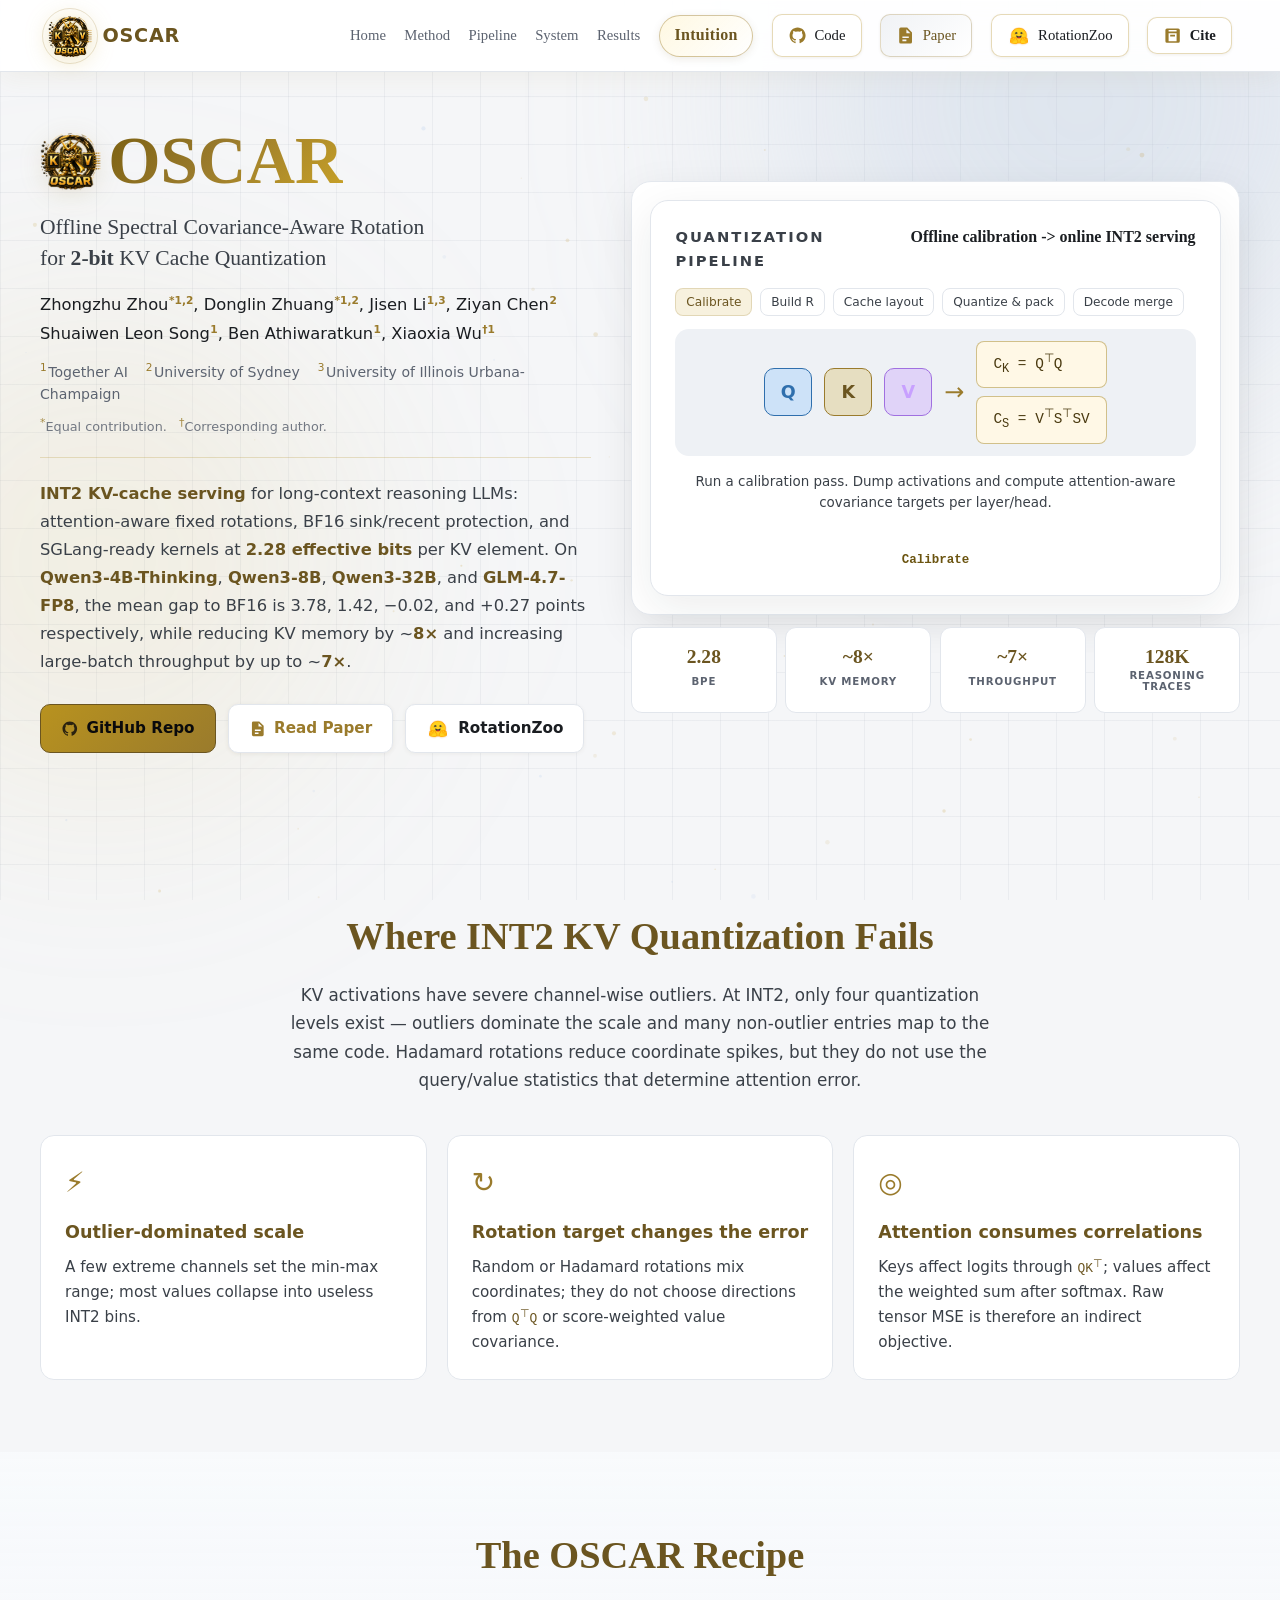
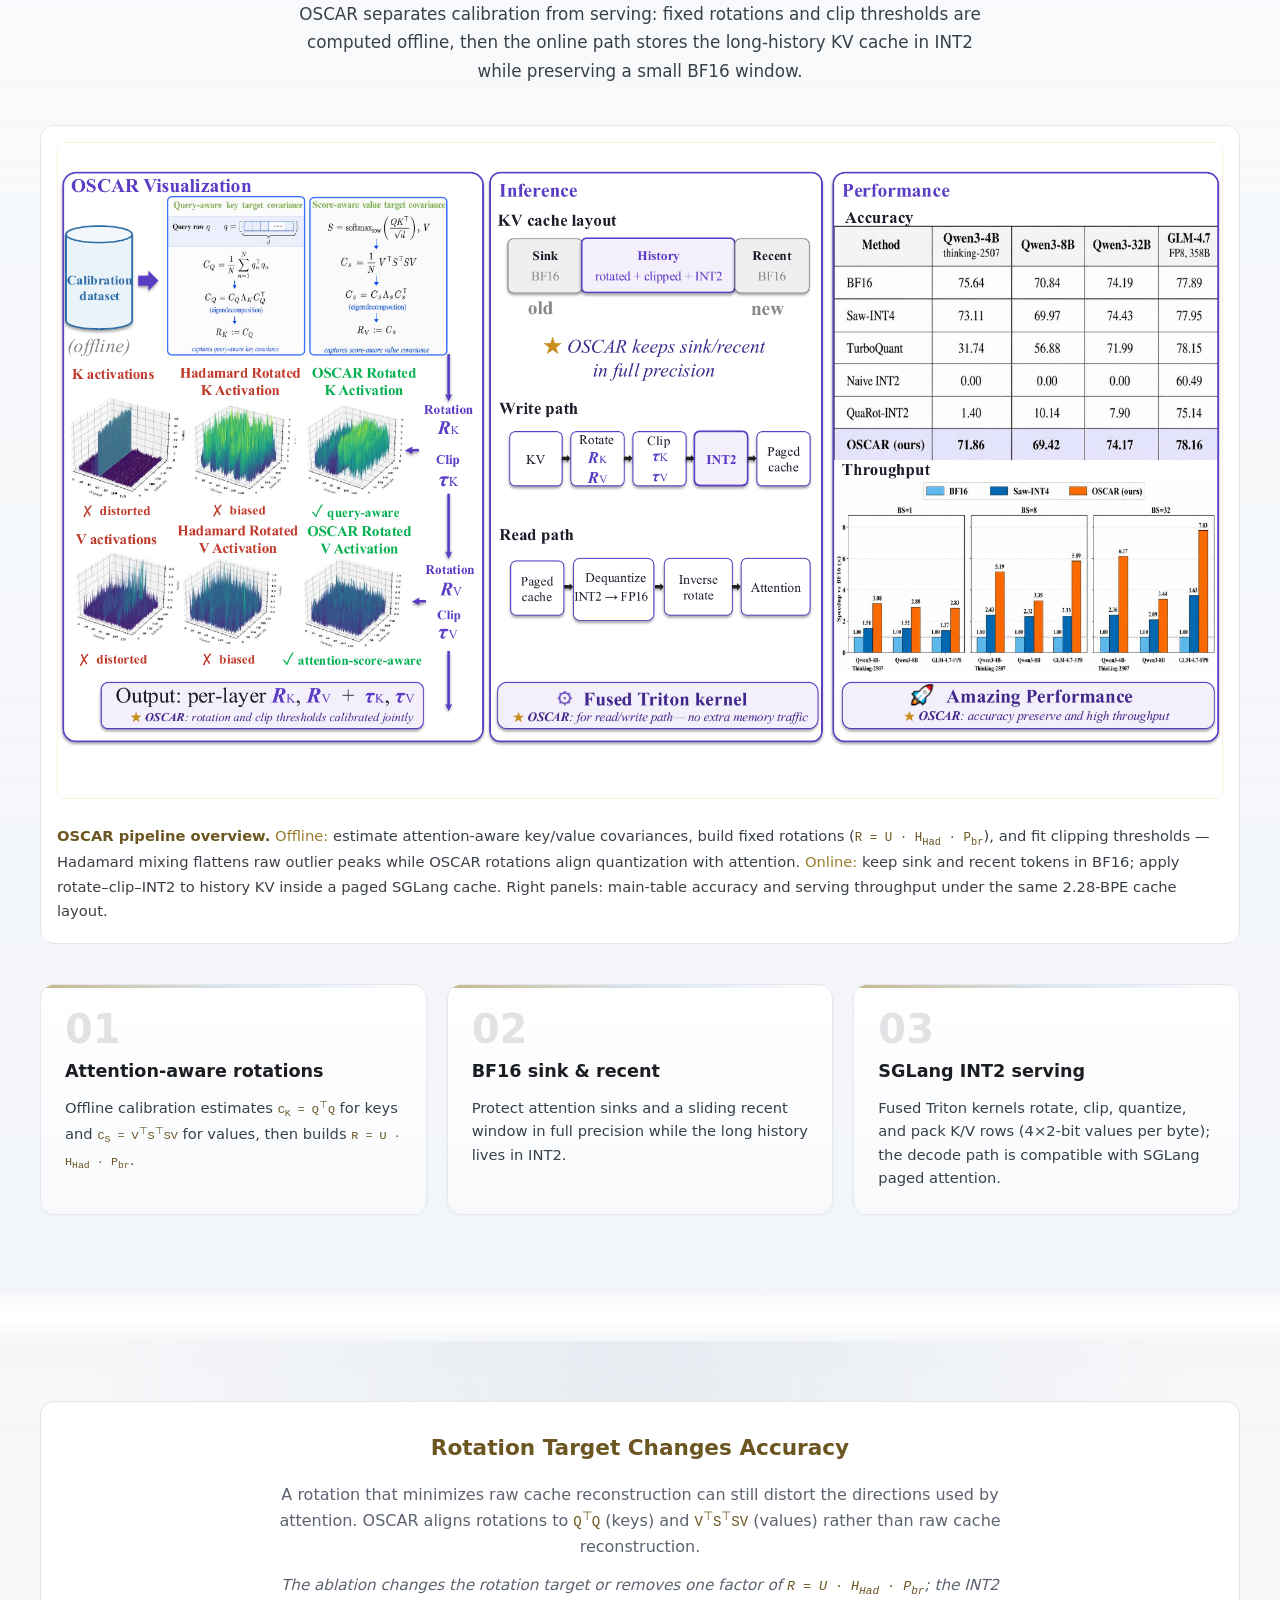
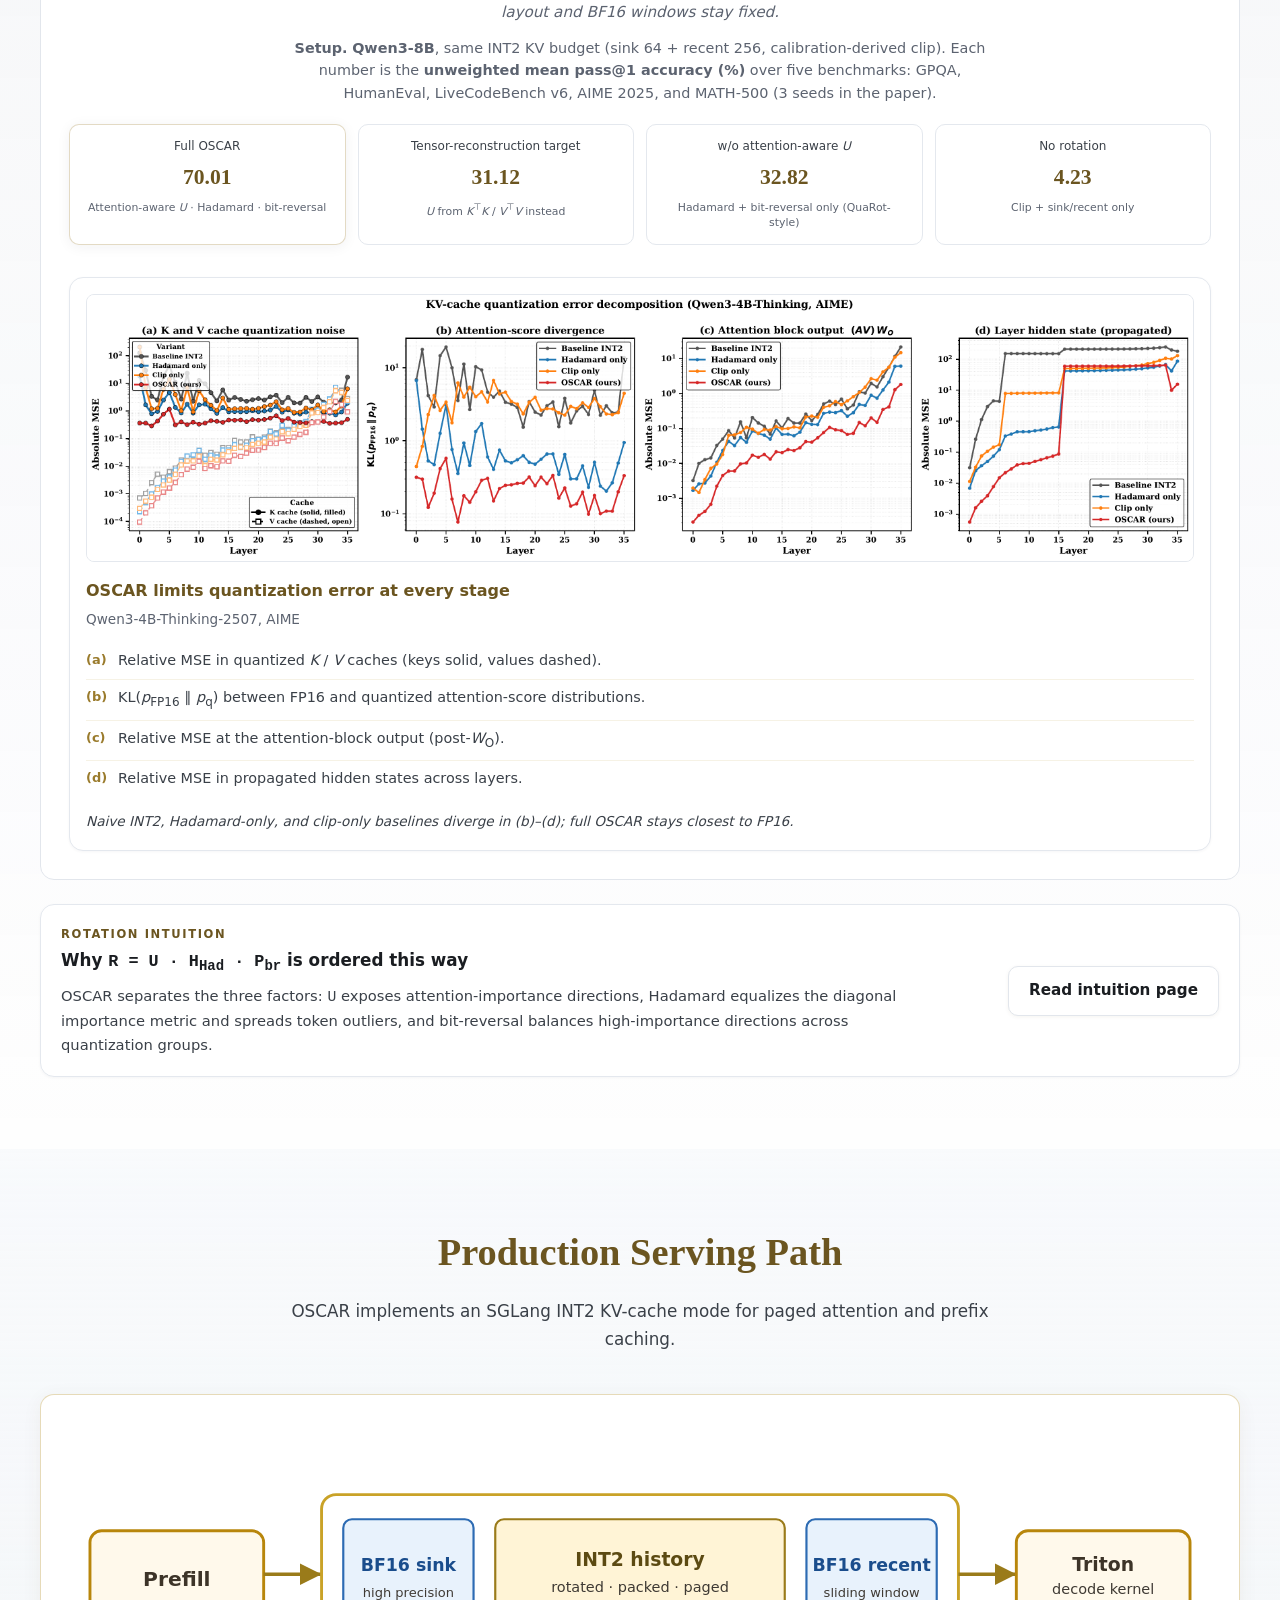
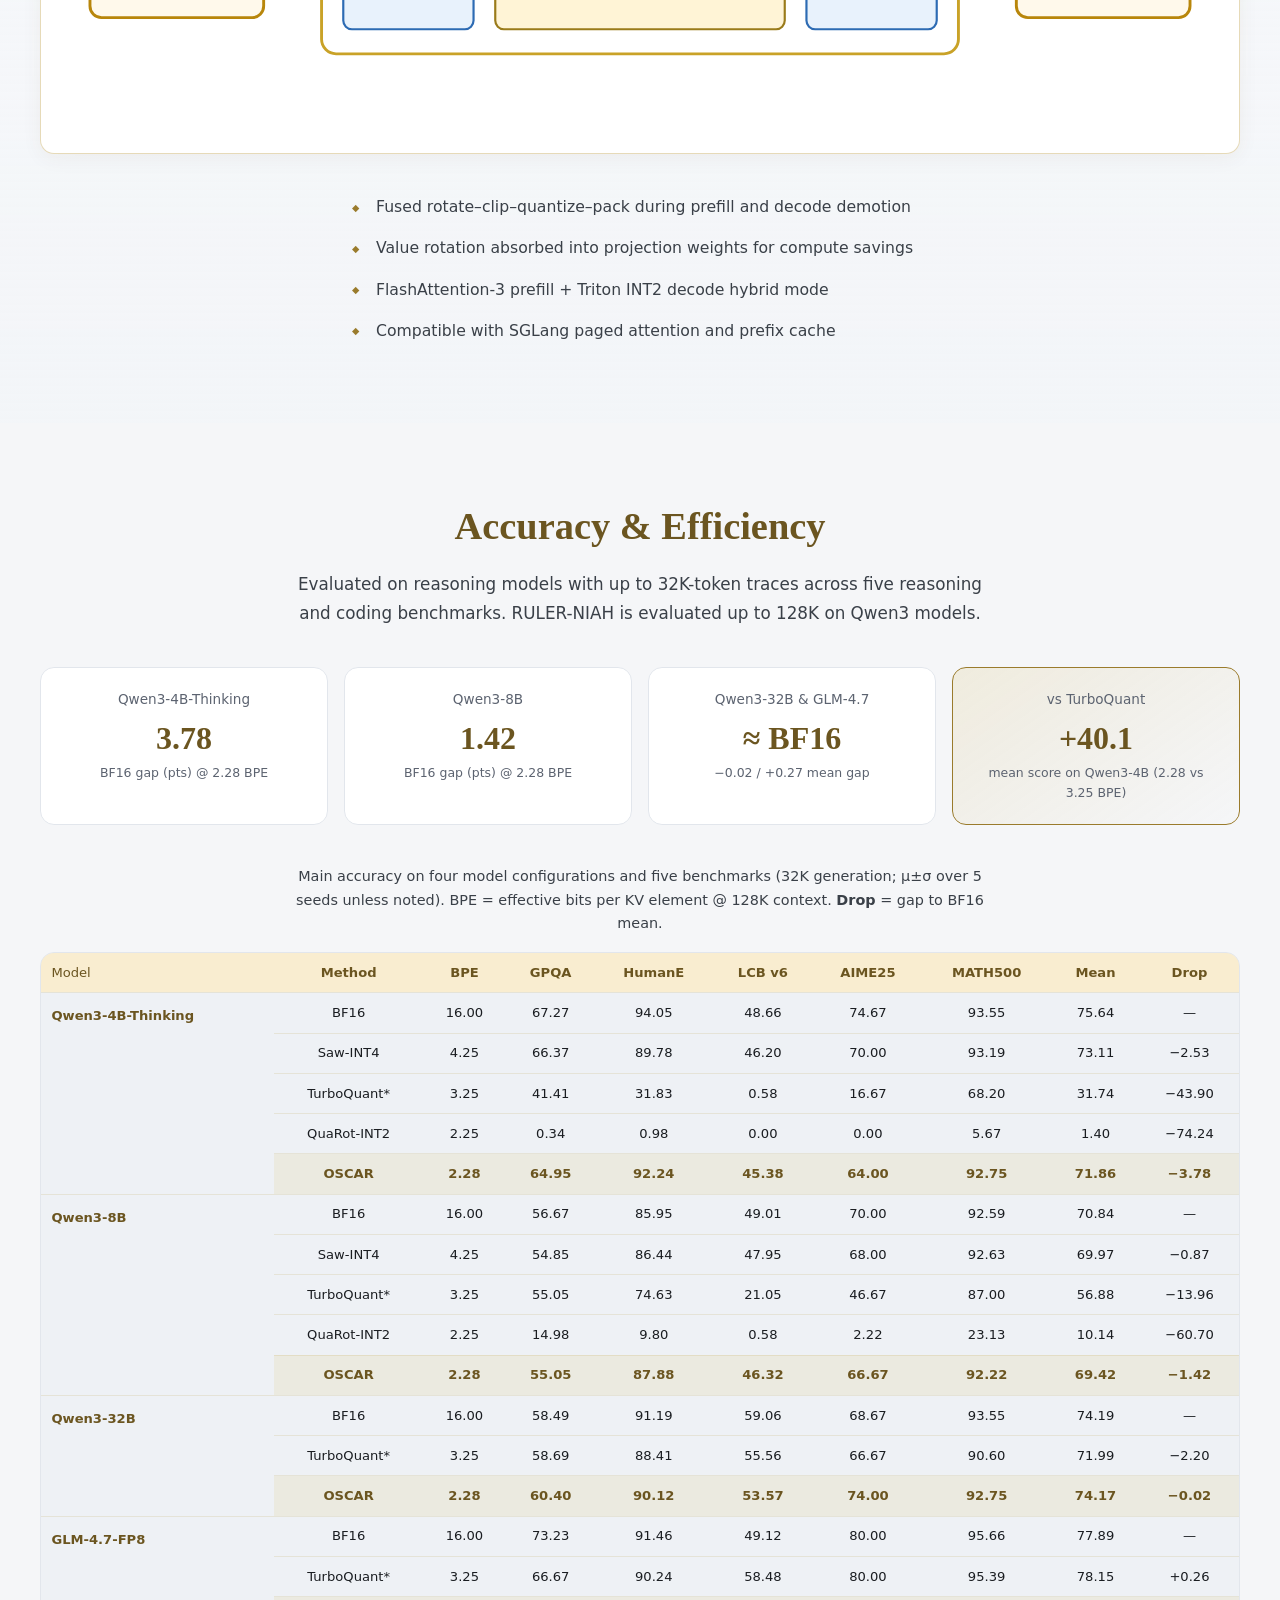
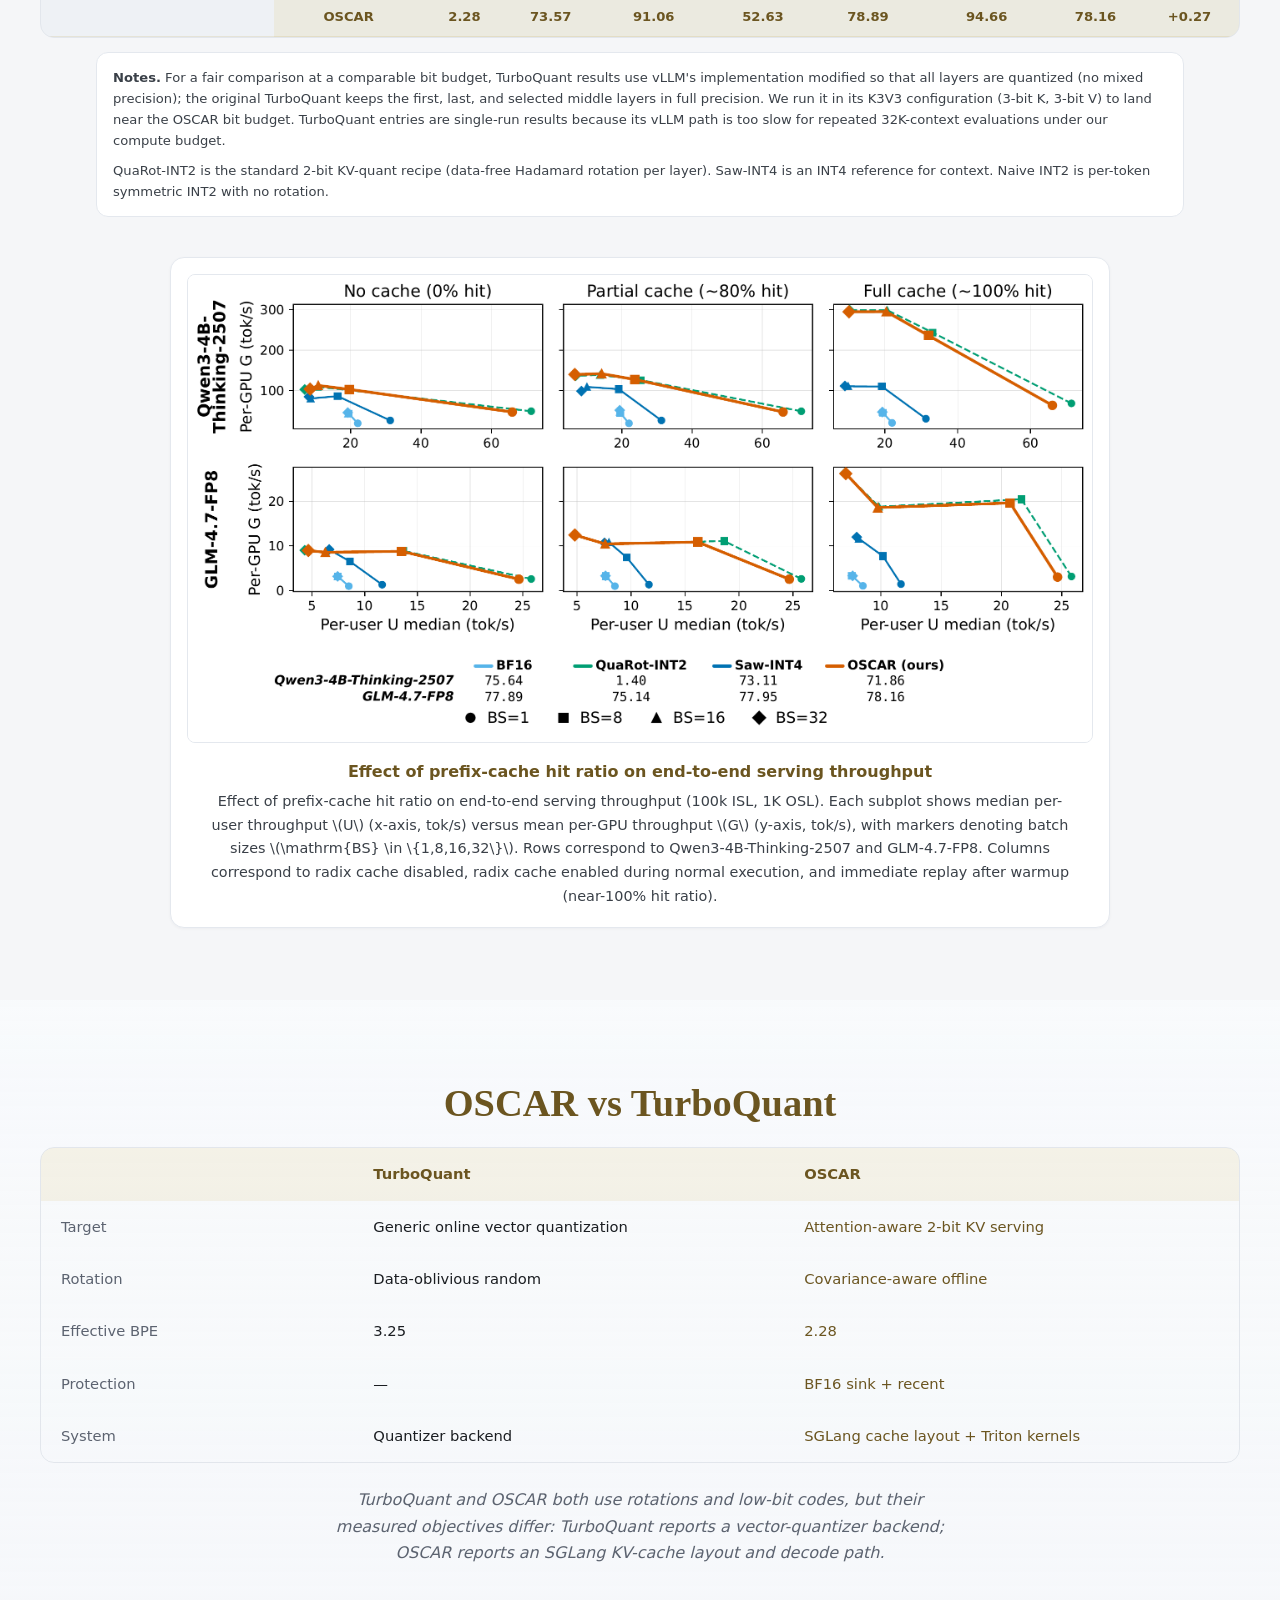
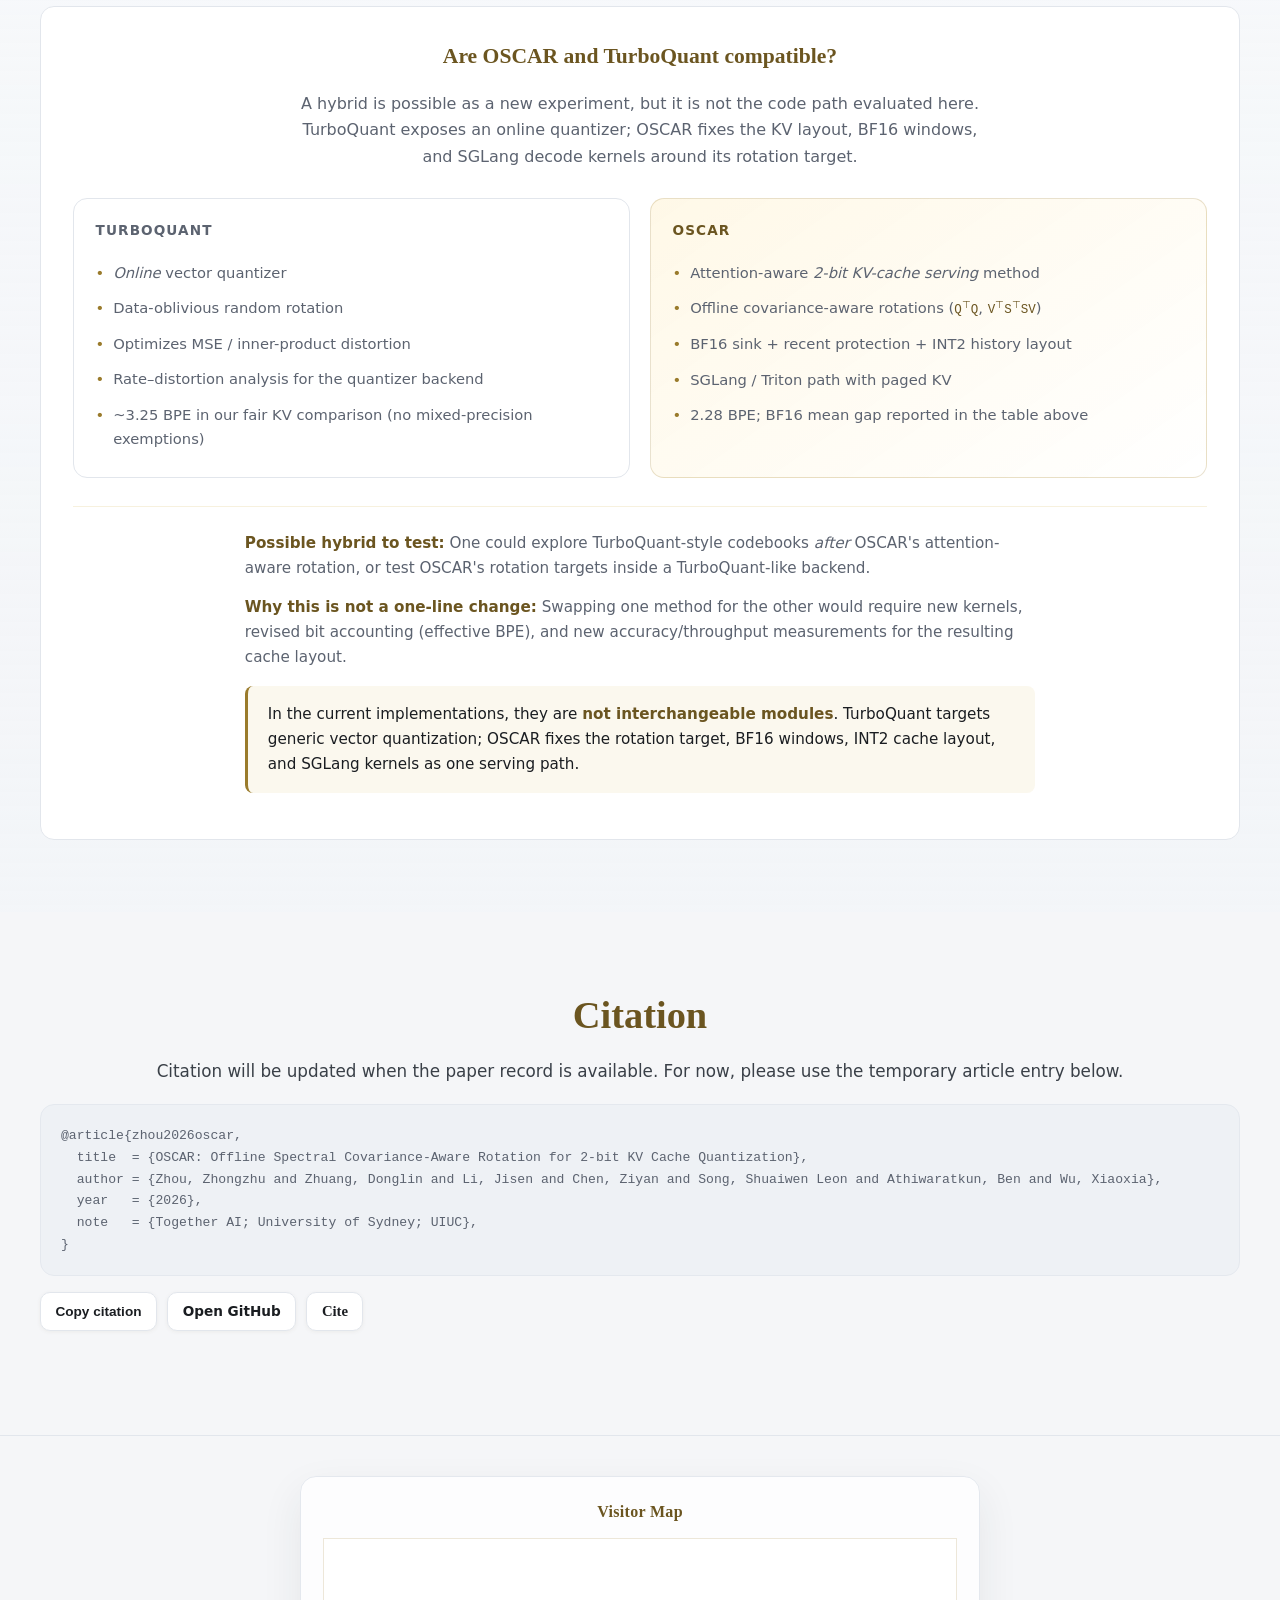
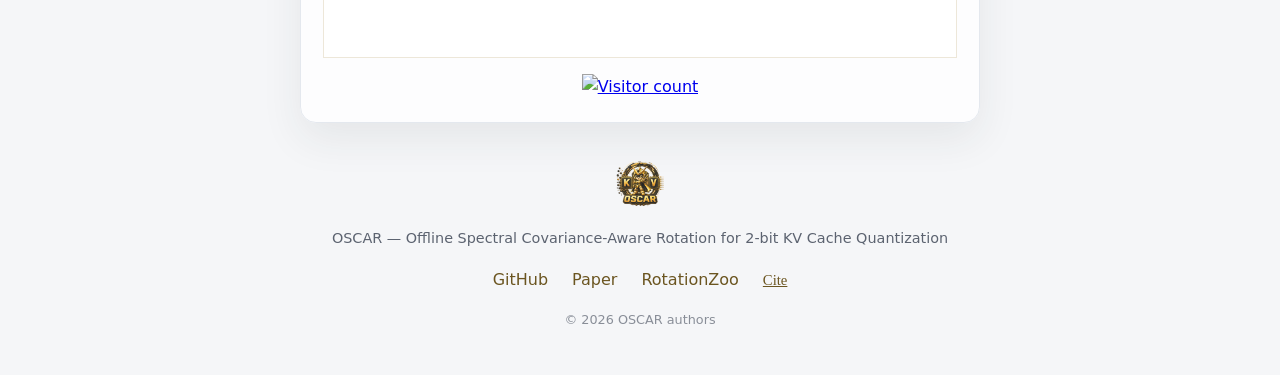
==== commit 9d63d2c9: "Update OSCAR project website" ====
--- a/index.html
+++ b/index.html
@@ -5,6 +5,9 @@
   <meta name="viewport" content="width=device-width, initial-scale=1.0">
   <meta name="description" content="OSCAR: Offline Spectral Covariance-Aware Rotation for 2-bit KV Cache Quantization — attention-aware INT2 KV-cache serving for long-context LLMs.">
   <title>OSCAR — 2-bit KV Cache Quantization</title>
+  <link rel="icon" href="assets/favicon.ico" sizes="any">
+  <link rel="icon" type="image/png" sizes="32x32" href="assets/favicon-32.png">
+  <link rel="apple-touch-icon" sizes="180x180" href="assets/apple-touch-icon.png">
   <link rel="stylesheet" href="styles.css">
   <script>
     window.MathJax = {
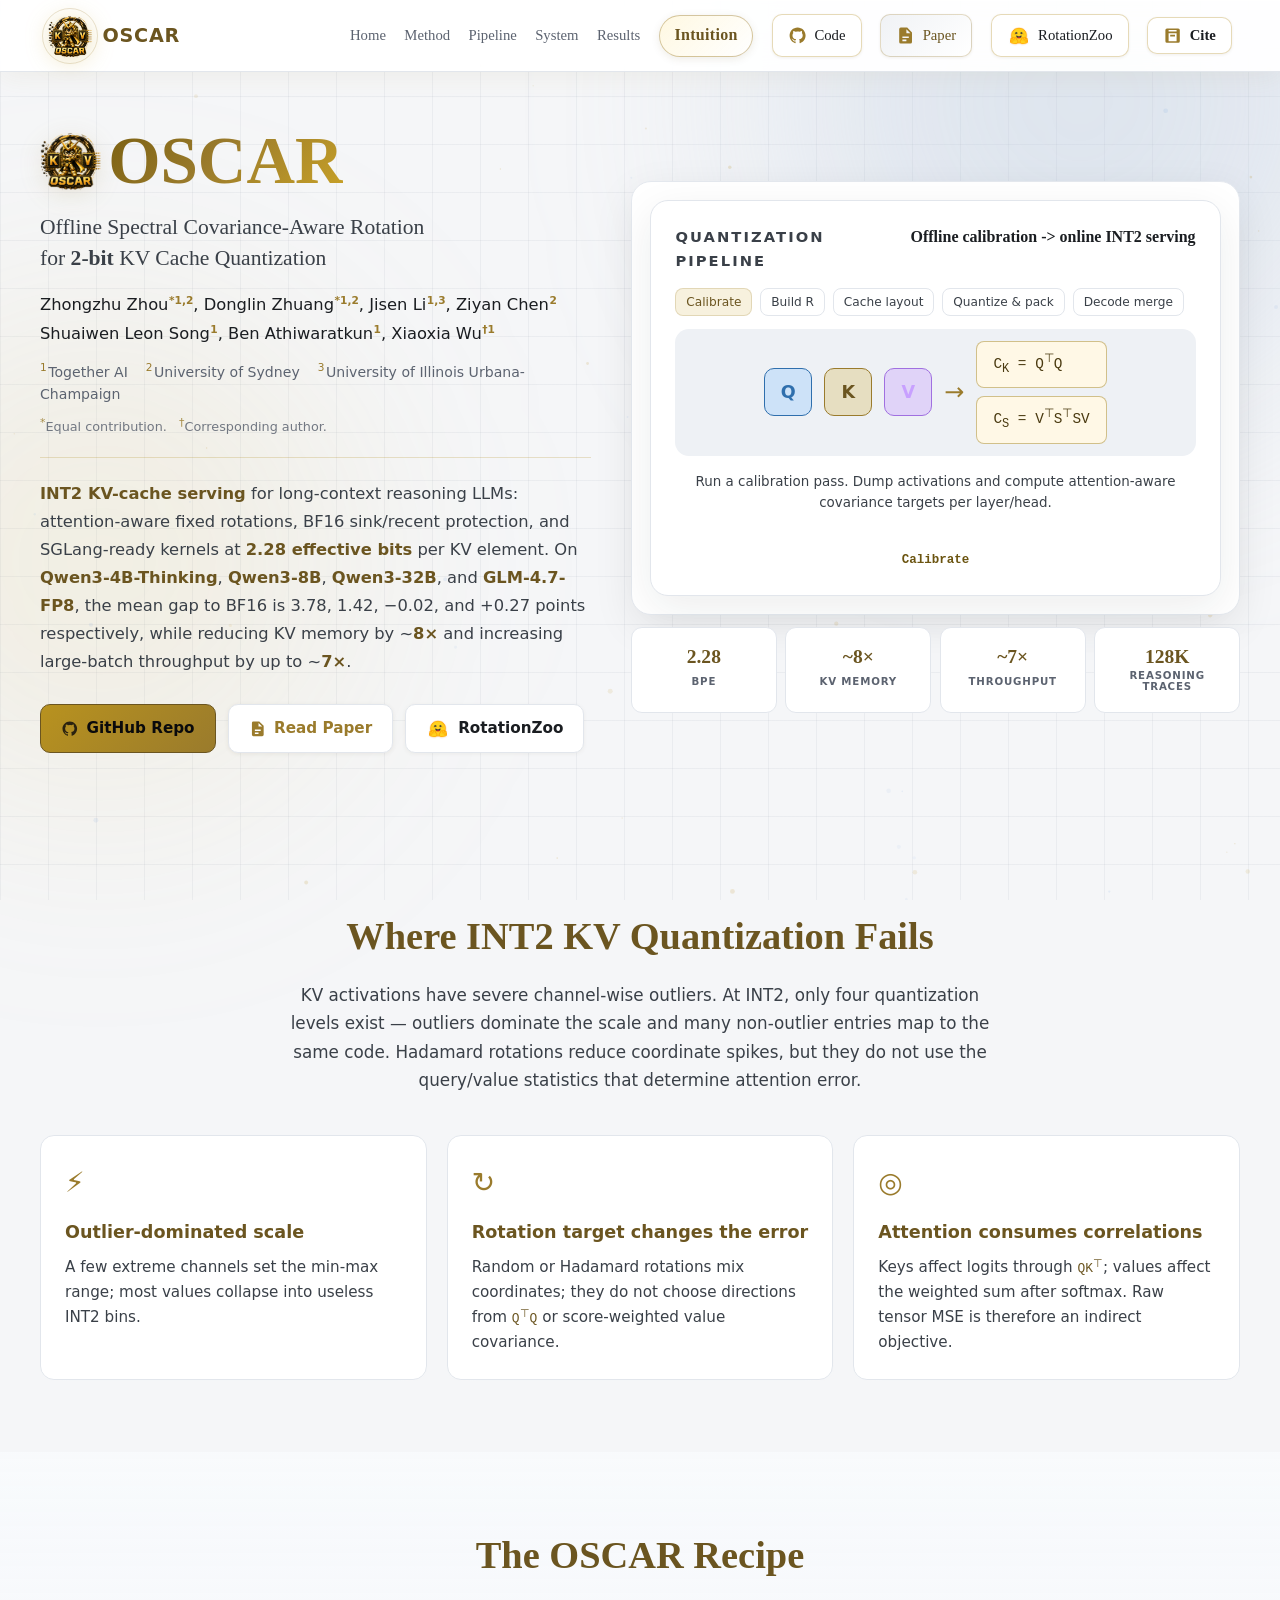
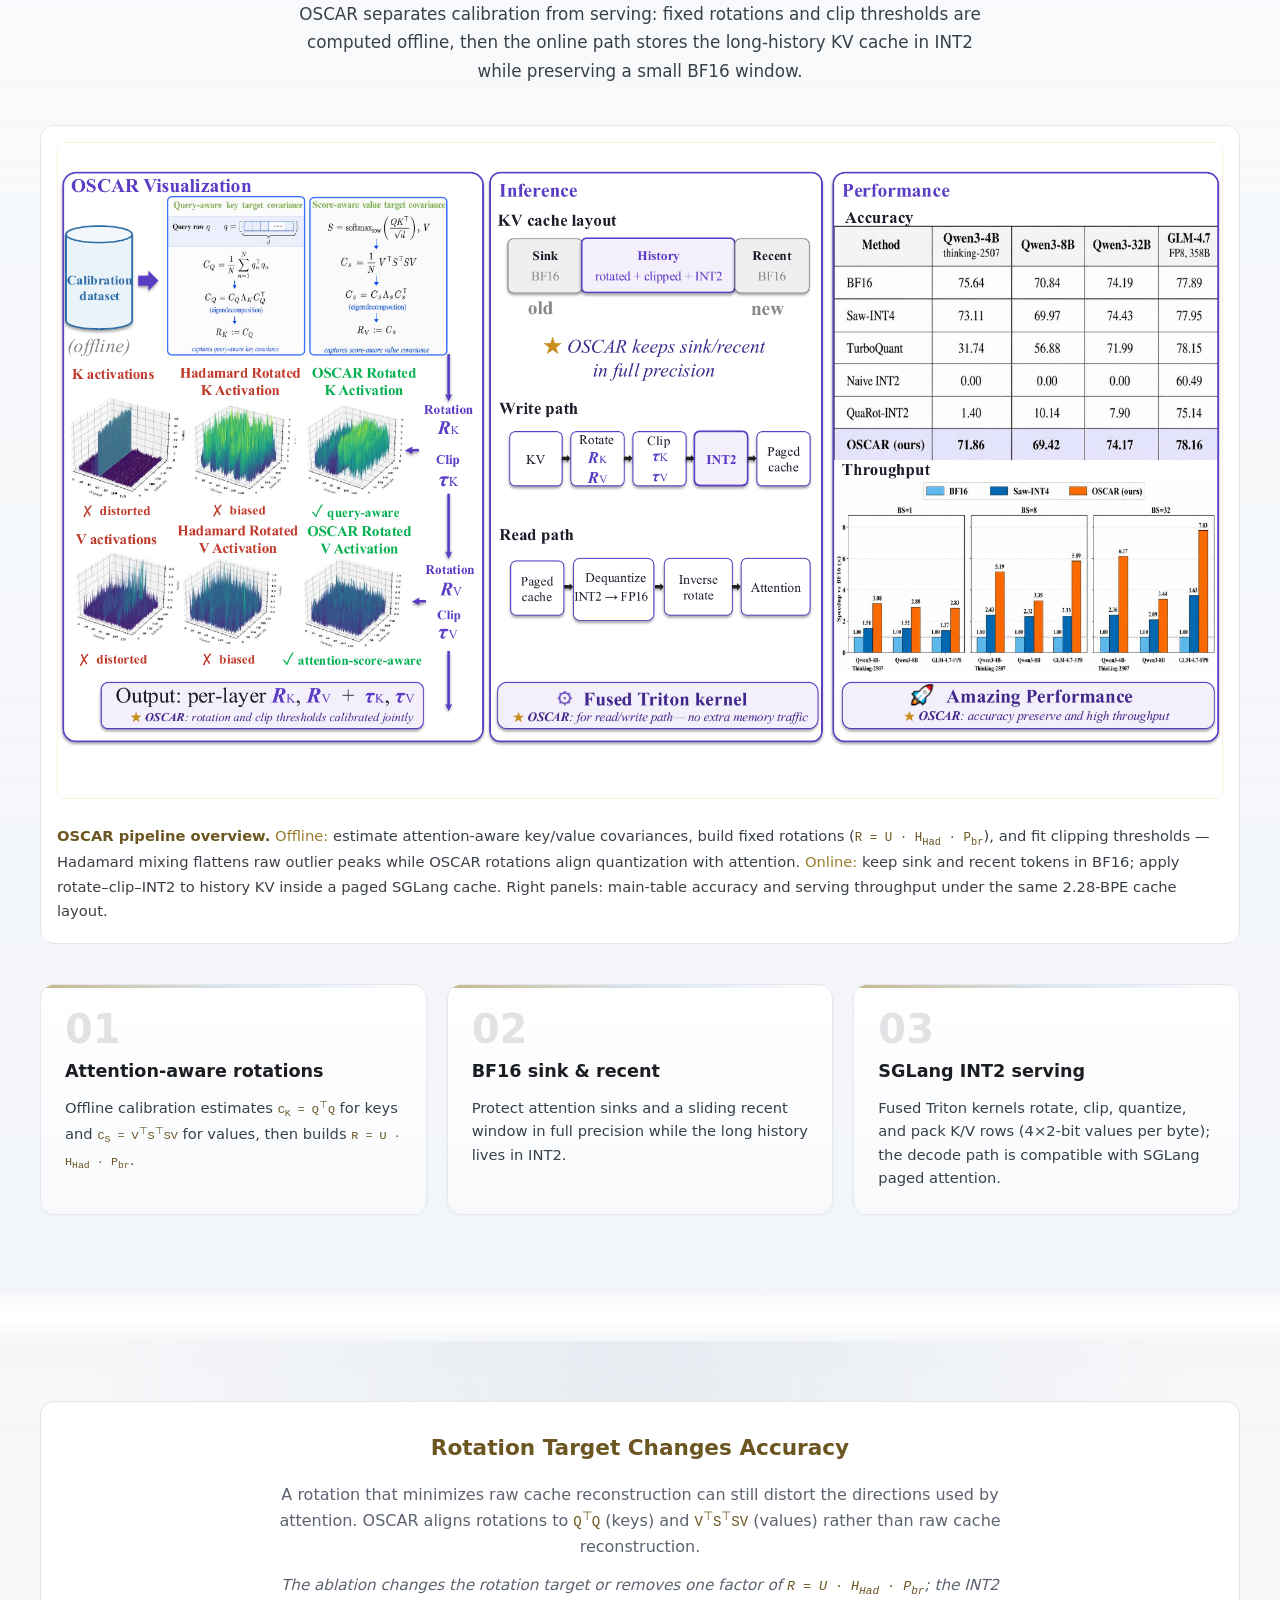
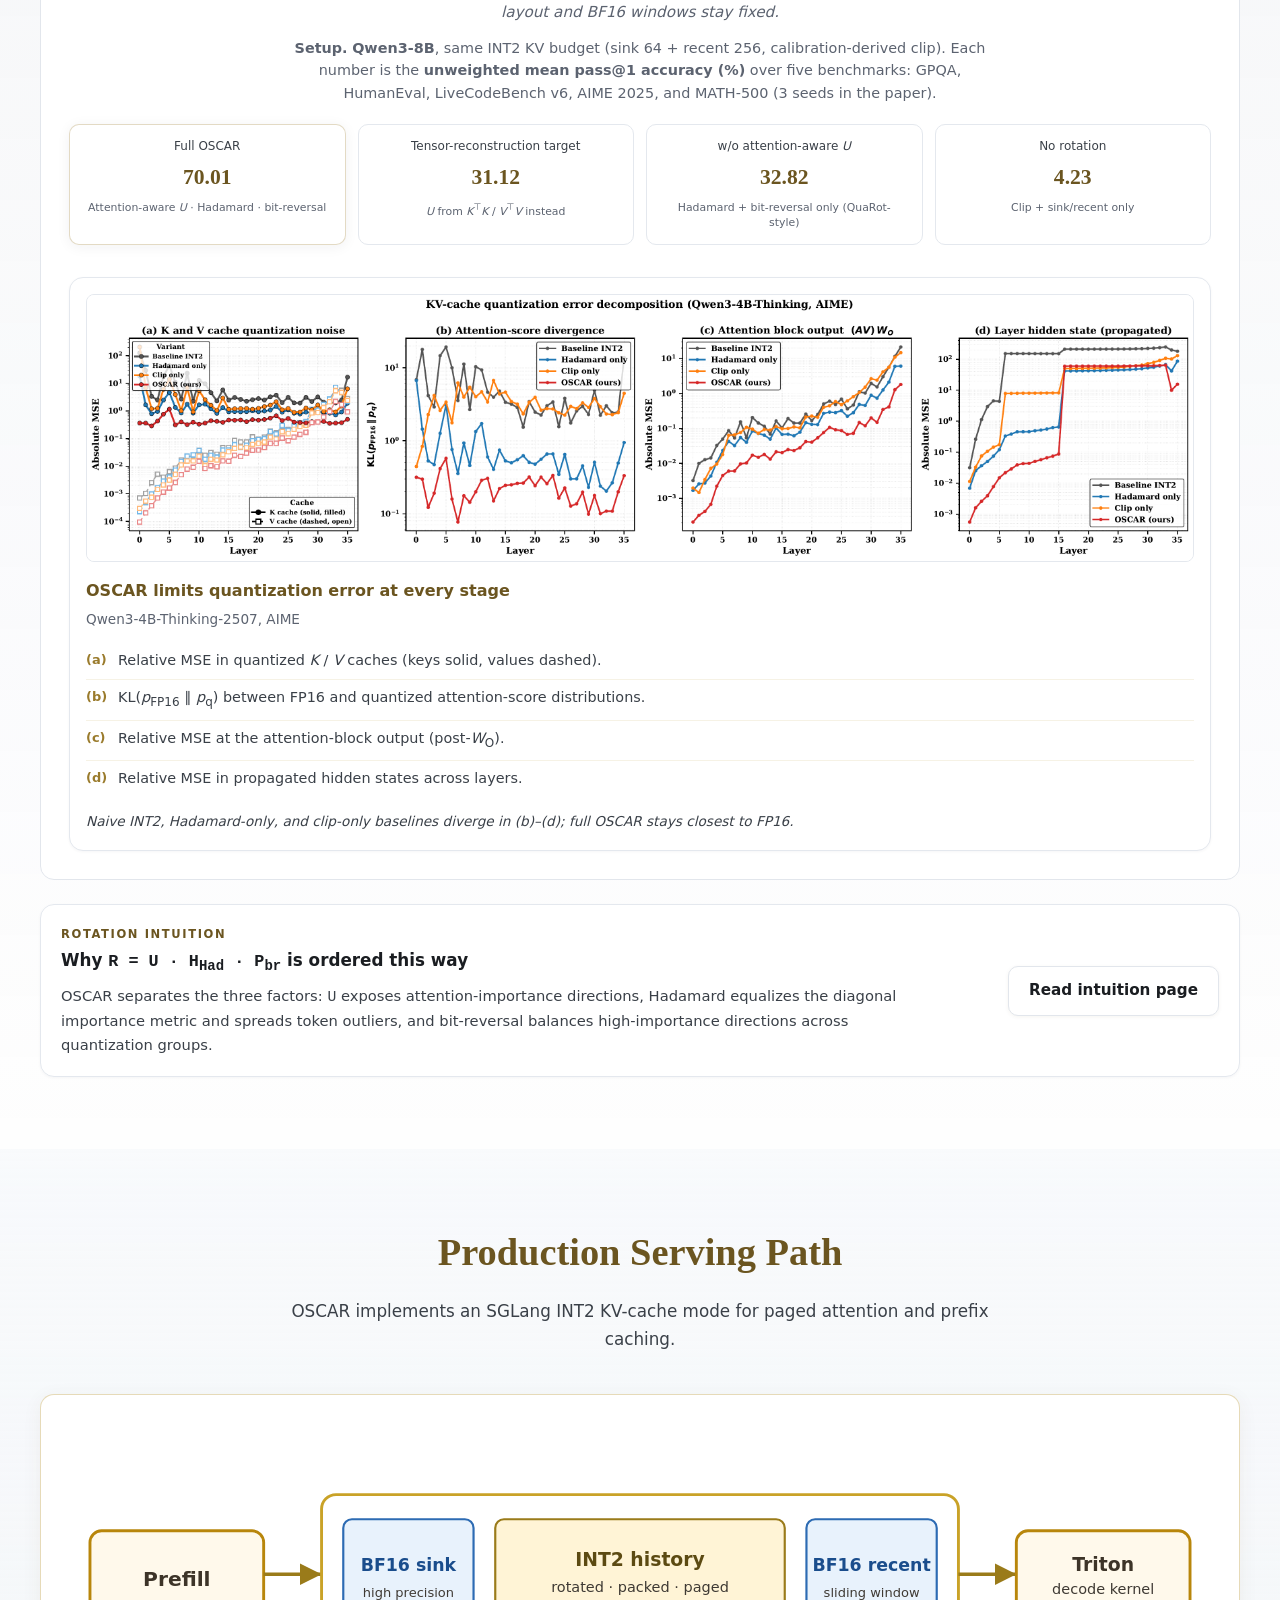
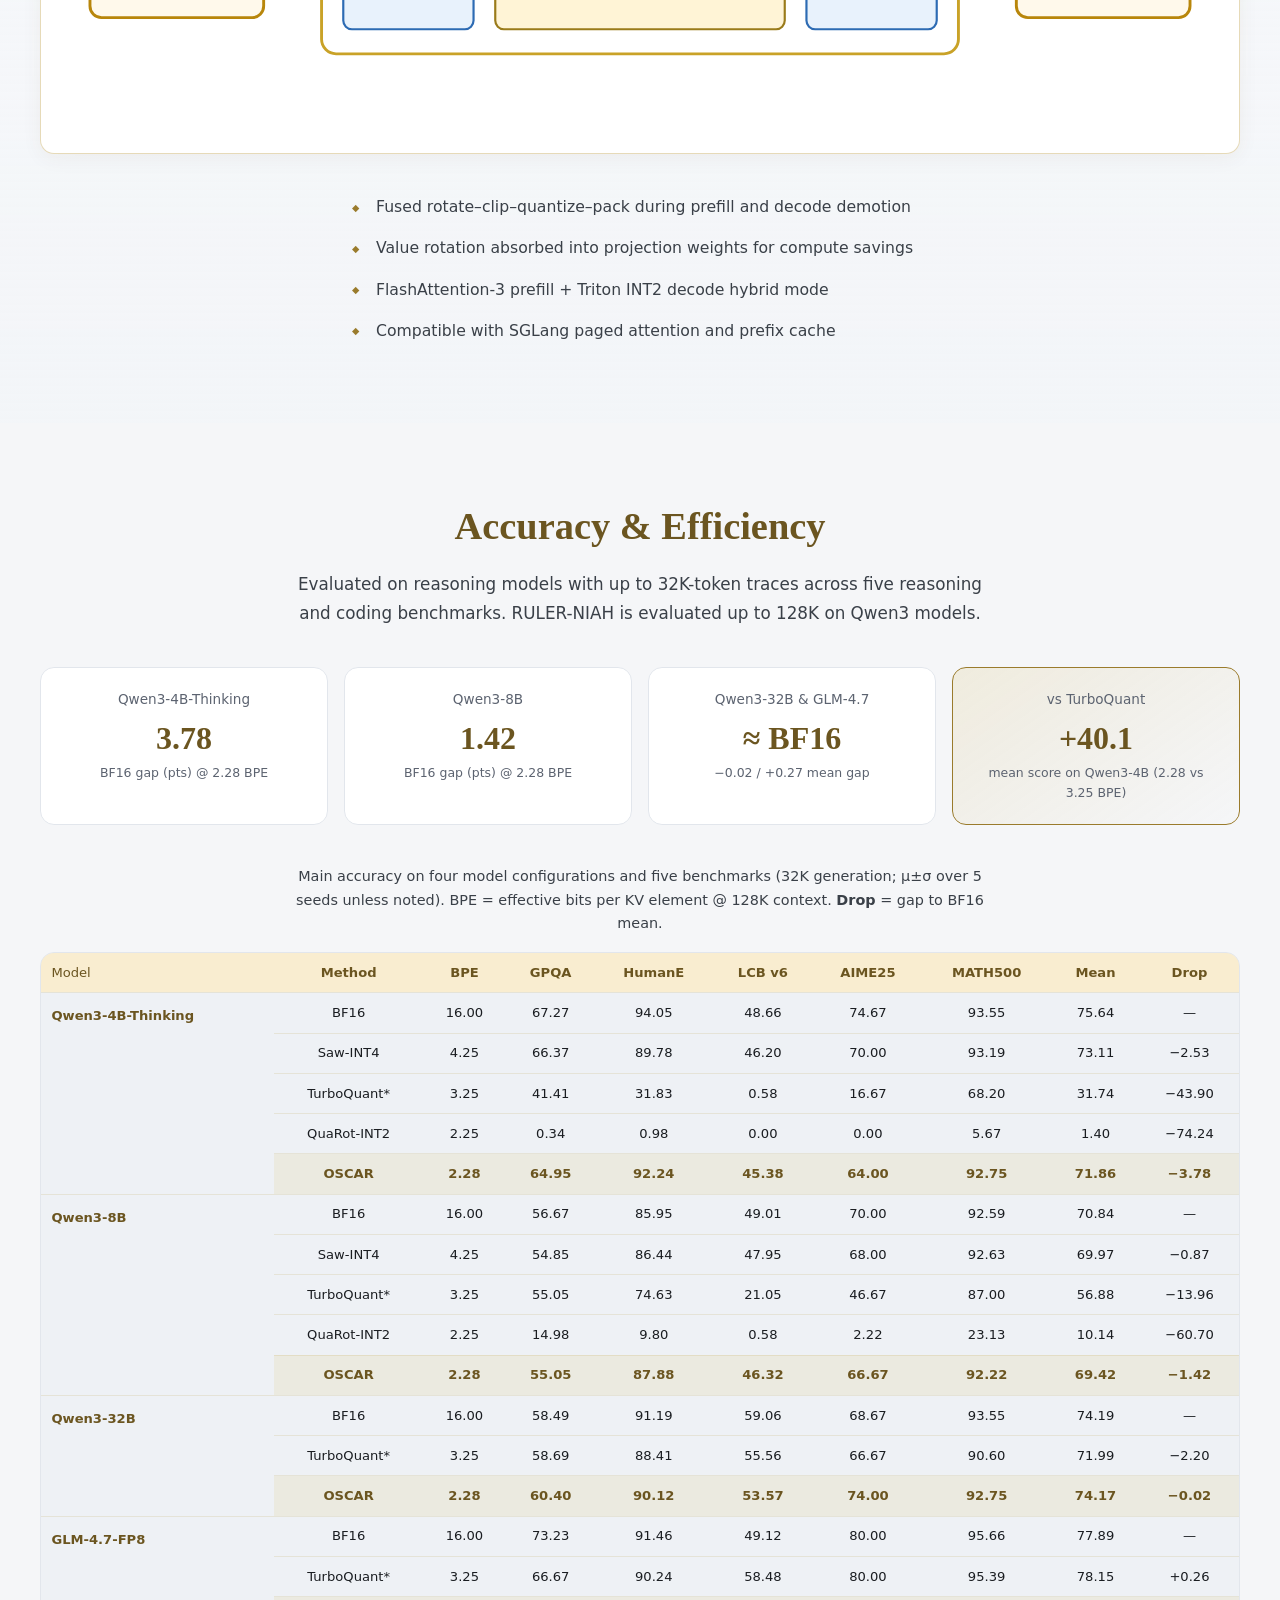
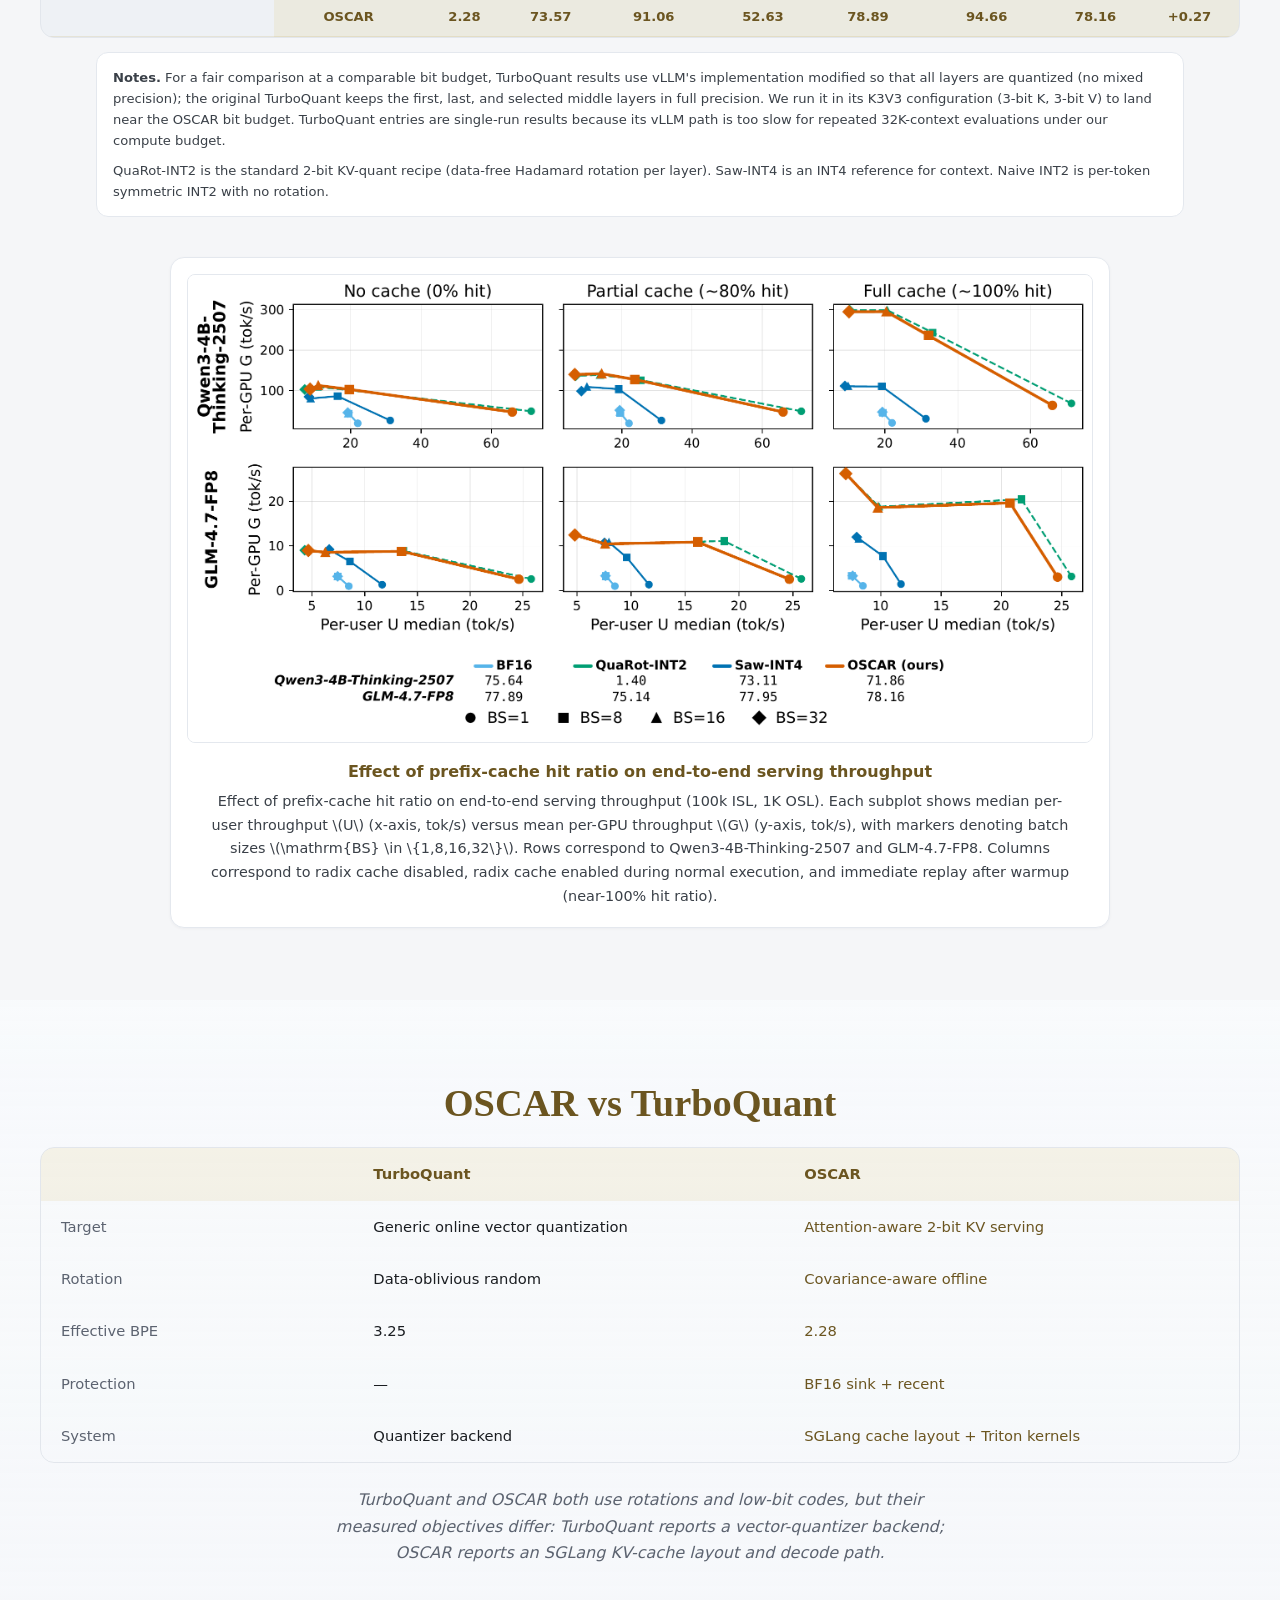
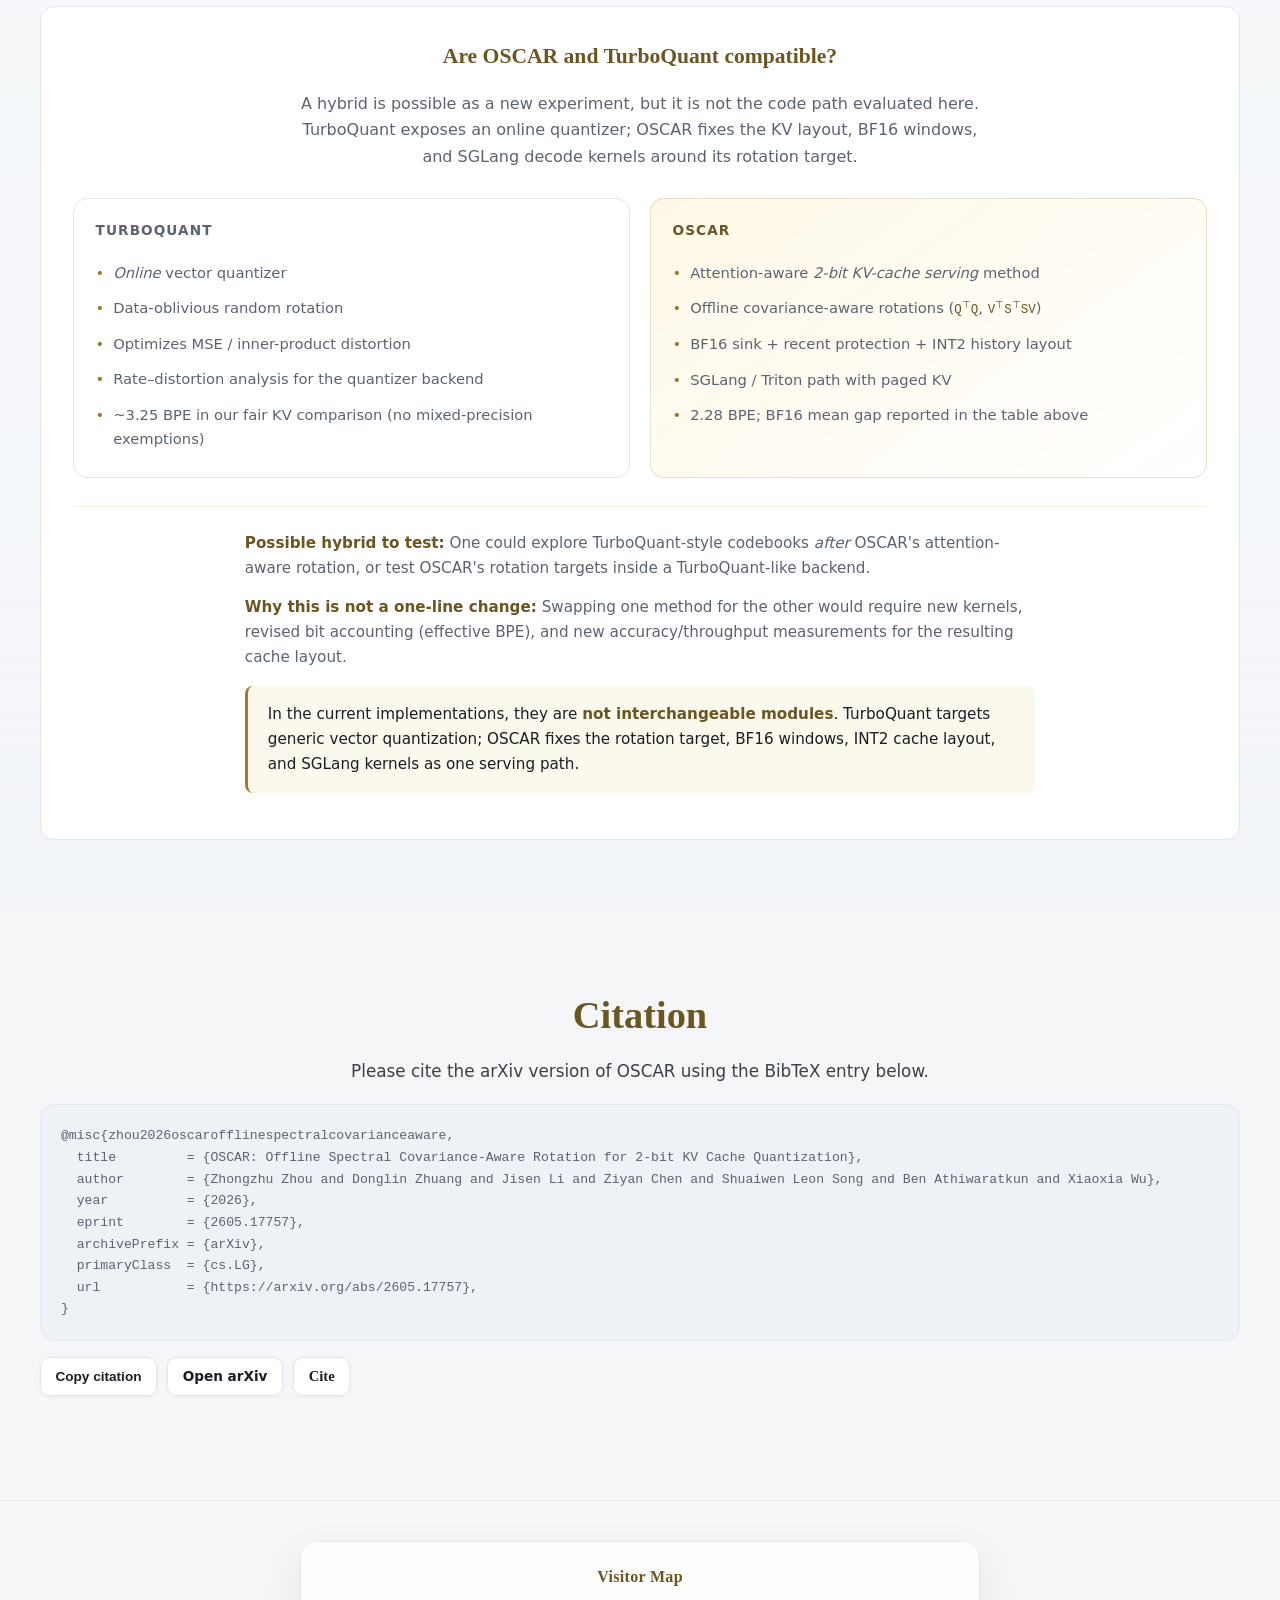
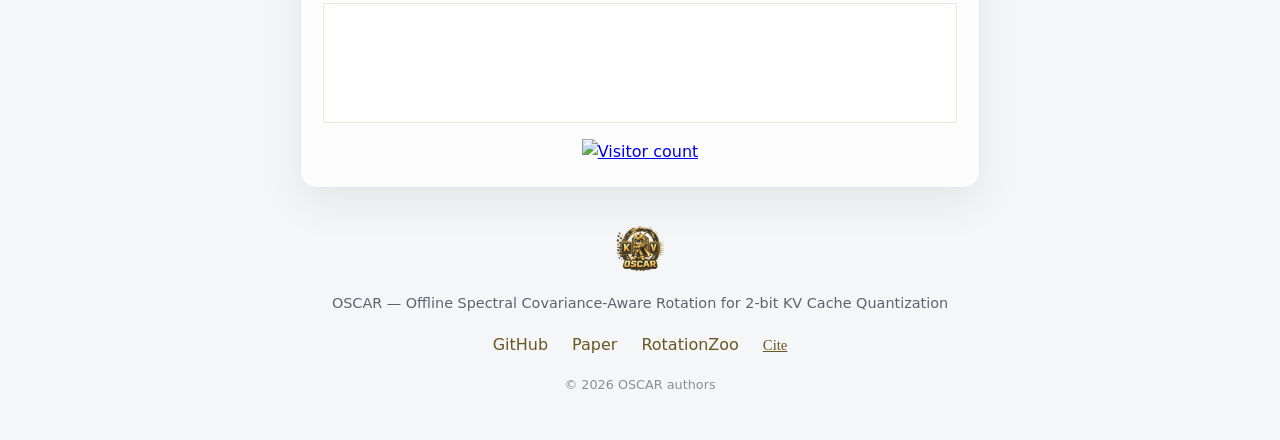
==== commit 9a36b1bb: "Update OSCAR project website" ====
--- a/index.html
+++ b/index.html
@@ -49,7 +49,7 @@
           <svg class="icon-svg" viewBox="0 0 24 24" aria-hidden="true"><path fill="currentColor" d="M12 2C6.477 2 2 6.477 2 12c0 4.42 2.865 8.166 6.839 9.489.5.092.682-.217.682-.482 0-.237-.008-.866-.013-1.7-2.782.603-3.369-1.34-3.369-1.34-.454-1.156-1.11-1.464-1.11-1.464-.908-.62.069-.608.069-.608 1.003.07 1.531 1.03 1.531 1.03.892 1.529 2.341 1.087 2.91.831.092-.646.35-1.086.636-1.336-2.22-.253-4.555-1.11-4.555-4.943 0-1.091.39-1.984 1.029-2.683-.103-.253-.446-1.27.098-2.647 0 0 .84-.269 2.75 1.025A9.578 9.578 0 0112 6.836c.85.004 1.705.114 2.504.336 1.909-1.294 2.747-1.025 2.747-1.025.546 1.377.203 2.394.1 2.647.64.699 1.028 1.592 1.028 2.683 0 3.842-2.339 4.687-4.566 4.935.359.309.678.919.678 1.852 0 1.336-.012 2.415-.012 2.743 0 .267.18.578.688.48C19.138 20.163 22 16.418 22 12c0-5.523-4.477-10-10-10z"/></svg>
           Code
         </a>
-        <a href="https://github.com/FutureMLS-Lab/OSCAR/blob/main/materials/main.pdf" target="_blank" rel="noopener" class="nav-cta nav-cta-gold">
+        <a href="https://arxiv.org/pdf/2605.17757" target="_blank" rel="noopener" class="nav-cta nav-cta-gold">
           <svg class="icon-svg" viewBox="0 0 24 24" aria-hidden="true"><path fill="currentColor" d="M14 2H6a2 2 0 00-2 2v16a2 2 0 002 2h12a2 2 0 002-2V8l-6-6zm-1 2l5 5h-5V4zM8 13h8v2H8v-2zm0 4h5v2H8v-2z"/></svg>
           Paper
         </a>
@@ -111,7 +111,7 @@
               <svg class="icon-svg icon-svg-on-gold" viewBox="0 0 24 24" aria-hidden="true"><path fill="currentColor" d="M12 2C6.477 2 2 6.477 2 12c0 4.42 2.865 8.166 6.839 9.489.5.092.682-.217.682-.482 0-.237-.008-.866-.013-1.7-2.782.603-3.369-1.34-3.369-1.34-.454-1.156-1.11-1.464-1.11-1.464-.908-.62.069-.608.069-.608 1.003.07 1.531 1.03 1.531 1.03.892 1.529 2.341 1.087 2.91.831.092-.646.35-1.086.636-1.336-2.22-.253-4.555-1.11-4.555-4.943 0-1.091.39-1.984 1.029-2.683-.103-.253-.446-1.27.098-2.647 0 0 .84-.269 2.75 1.025A9.578 9.578 0 0112 6.836c.85.004 1.705.114 2.504.336 1.909-1.294 2.747-1.025 2.747-1.025.546 1.377.203 2.394.1 2.647.64.699 1.028 1.592 1.028 2.683 0 3.842-2.339 4.687-4.566 4.935.359.309.678.919.678 1.852 0 1.336-.012 2.415-.012 2.743 0 .267.18.578.688.48C19.138 20.163 22 16.418 22 12c0-5.523-4.477-10-10-10z"/></svg>
               GitHub Repo
             </a>
-            <a href="https://github.com/FutureMLS-Lab/OSCAR/blob/main/materials/main.pdf" class="btn btn-secondary" target="_blank" rel="noopener">
+            <a href="https://arxiv.org/pdf/2605.17757" class="btn btn-secondary" target="_blank" rel="noopener">
               <svg class="icon-svg" viewBox="0 0 24 24" aria-hidden="true"><path fill="currentColor" d="M14 2H6a2 2 0 00-2 2v16a2 2 0 002 2h12a2 2 0 002-2V8l-6-6zm-1 2l5 5h-5V4zM8 13h8v2H8v-2zm0 4h5v2H8v-2z"/></svg>
               Read Paper
             </a>
@@ -632,16 +632,19 @@
     <section class="section" id="citation">
       <div class="container">
         <h2 class="section-title reveal">Citation</h2>
-        <p class="citation-lead reveal">Citation will be updated when the paper record is available. For now, please use the temporary article entry below.</p>
-        <pre class="bibtex reveal" id="bibtex">@article{zhou2026oscar,
-  title  = {OSCAR: Offline Spectral Covariance-Aware Rotation for 2-bit KV Cache Quantization},
-  author = {Zhou, Zhongzhu and Zhuang, Donglin and Li, Jisen and Chen, Ziyan and Song, Shuaiwen Leon and Athiwaratkun, Ben and Wu, Xiaoxia},
-  year   = {2026},
-  note   = {Together AI; University of Sydney; UIUC},
+        <p class="citation-lead reveal">Please cite the arXiv version of OSCAR using the BibTeX entry below.</p>
+        <pre class="bibtex reveal" id="bibtex">@misc{zhou2026oscarofflinespectralcovarianceaware,
+  title         = {OSCAR: Offline Spectral Covariance-Aware Rotation for 2-bit KV Cache Quantization},
+  author        = {Zhongzhu Zhou and Donglin Zhuang and Jisen Li and Ziyan Chen and Shuaiwen Leon Song and Ben Athiwaratkun and Xiaoxia Wu},
+  year          = {2026},
+  eprint        = {2605.17757},
+  archivePrefix = {arXiv},
+  primaryClass  = {cs.LG},
+  url           = {https://arxiv.org/abs/2605.17757},
 }</pre>
         <div class="citation-actions reveal">
           <button type="button" class="btn btn-outline btn-sm" id="copyBibSection" data-default-label="Copy citation">Copy citation</button>
-          <a href="https://github.com/FutureMLS-Lab/OSCAR" class="btn btn-outline btn-sm" target="_blank" rel="noopener">Open GitHub</a>
+          <a href="https://arxiv.org/abs/2605.17757" class="btn btn-outline btn-sm" target="_blank" rel="noopener">Open arXiv</a>
           <button type="button" class="btn btn-outline btn-sm cite-trigger">Cite</button>
         </div>
       </div>
@@ -654,16 +657,19 @@
     <div class="cite-modal-dialog" role="dialog" aria-modal="true" aria-labelledby="citeModalTitle">
       <button type="button" class="cite-modal-close" data-cite-close aria-label="Close">&times;</button>
       <h3 id="citeModalTitle">Cite OSCAR</h3>
-      <p class="cite-modal-hint citation-lead">Citation will be updated when the paper record is available. For now, please use this temporary article entry.</p>
-      <pre class="bibtex bibtex-modal" id="bibtexModal">@article{zhou2026oscar,
-  title  = {OSCAR: Offline Spectral Covariance-Aware Rotation for 2-bit KV Cache Quantization},
-  author = {Zhou, Zhongzhu and Zhuang, Donglin and Li, Jisen and Chen, Ziyan and Song, Shuaiwen Leon and Athiwaratkun, Ben and Wu, Xiaoxia},
-  year   = {2026},
-  note   = {Together AI; University of Sydney; UIUC},
+      <p class="cite-modal-hint citation-lead">Please cite the arXiv version of OSCAR using this BibTeX entry.</p>
+      <pre class="bibtex bibtex-modal" id="bibtexModal">@misc{zhou2026oscarofflinespectralcovarianceaware,
+  title         = {OSCAR: Offline Spectral Covariance-Aware Rotation for 2-bit KV Cache Quantization},
+  author        = {Zhongzhu Zhou and Donglin Zhuang and Jisen Li and Ziyan Chen and Shuaiwen Leon Song and Ben Athiwaratkun and Xiaoxia Wu},
+  year          = {2026},
+  eprint        = {2605.17757},
+  archivePrefix = {arXiv},
+  primaryClass  = {cs.LG},
+  url           = {https://arxiv.org/abs/2605.17757},
 }</pre>
       <div class="cite-modal-actions">
         <button type="button" class="btn btn-primary" id="copyBibModal" data-default-label="Copy citation">Copy citation</button>
-        <a href="https://github.com/FutureMLS-Lab/OSCAR" class="btn btn-outline" target="_blank" rel="noopener">Open GitHub</a>
+        <a href="https://arxiv.org/abs/2605.17757" class="btn btn-outline" target="_blank" rel="noopener">Open arXiv</a>
         <button type="button" class="btn btn-outline" data-cite-close>Close</button>
       </div>
     </div>
@@ -689,7 +695,7 @@
       <p>OSCAR — Offline Spectral Covariance-Aware Rotation for 2-bit KV Cache Quantization</p>
       <div class="footer-links">
         <a href="https://github.com/FutureMLS-Lab/OSCAR" target="_blank" rel="noopener">GitHub</a>
-        <a href="https://github.com/FutureMLS-Lab/OSCAR/blob/main/materials/main.pdf" target="_blank" rel="noopener">Paper</a>
+        <a href="https://arxiv.org/pdf/2605.17757" target="_blank" rel="noopener">Paper</a>
         <a href="https://huggingface.co/Zhongzhu/OSCAR-RotationZoo" target="_blank" rel="noopener">RotationZoo</a>
         <button type="button" class="footer-cite cite-trigger">Cite</button>
       </div>
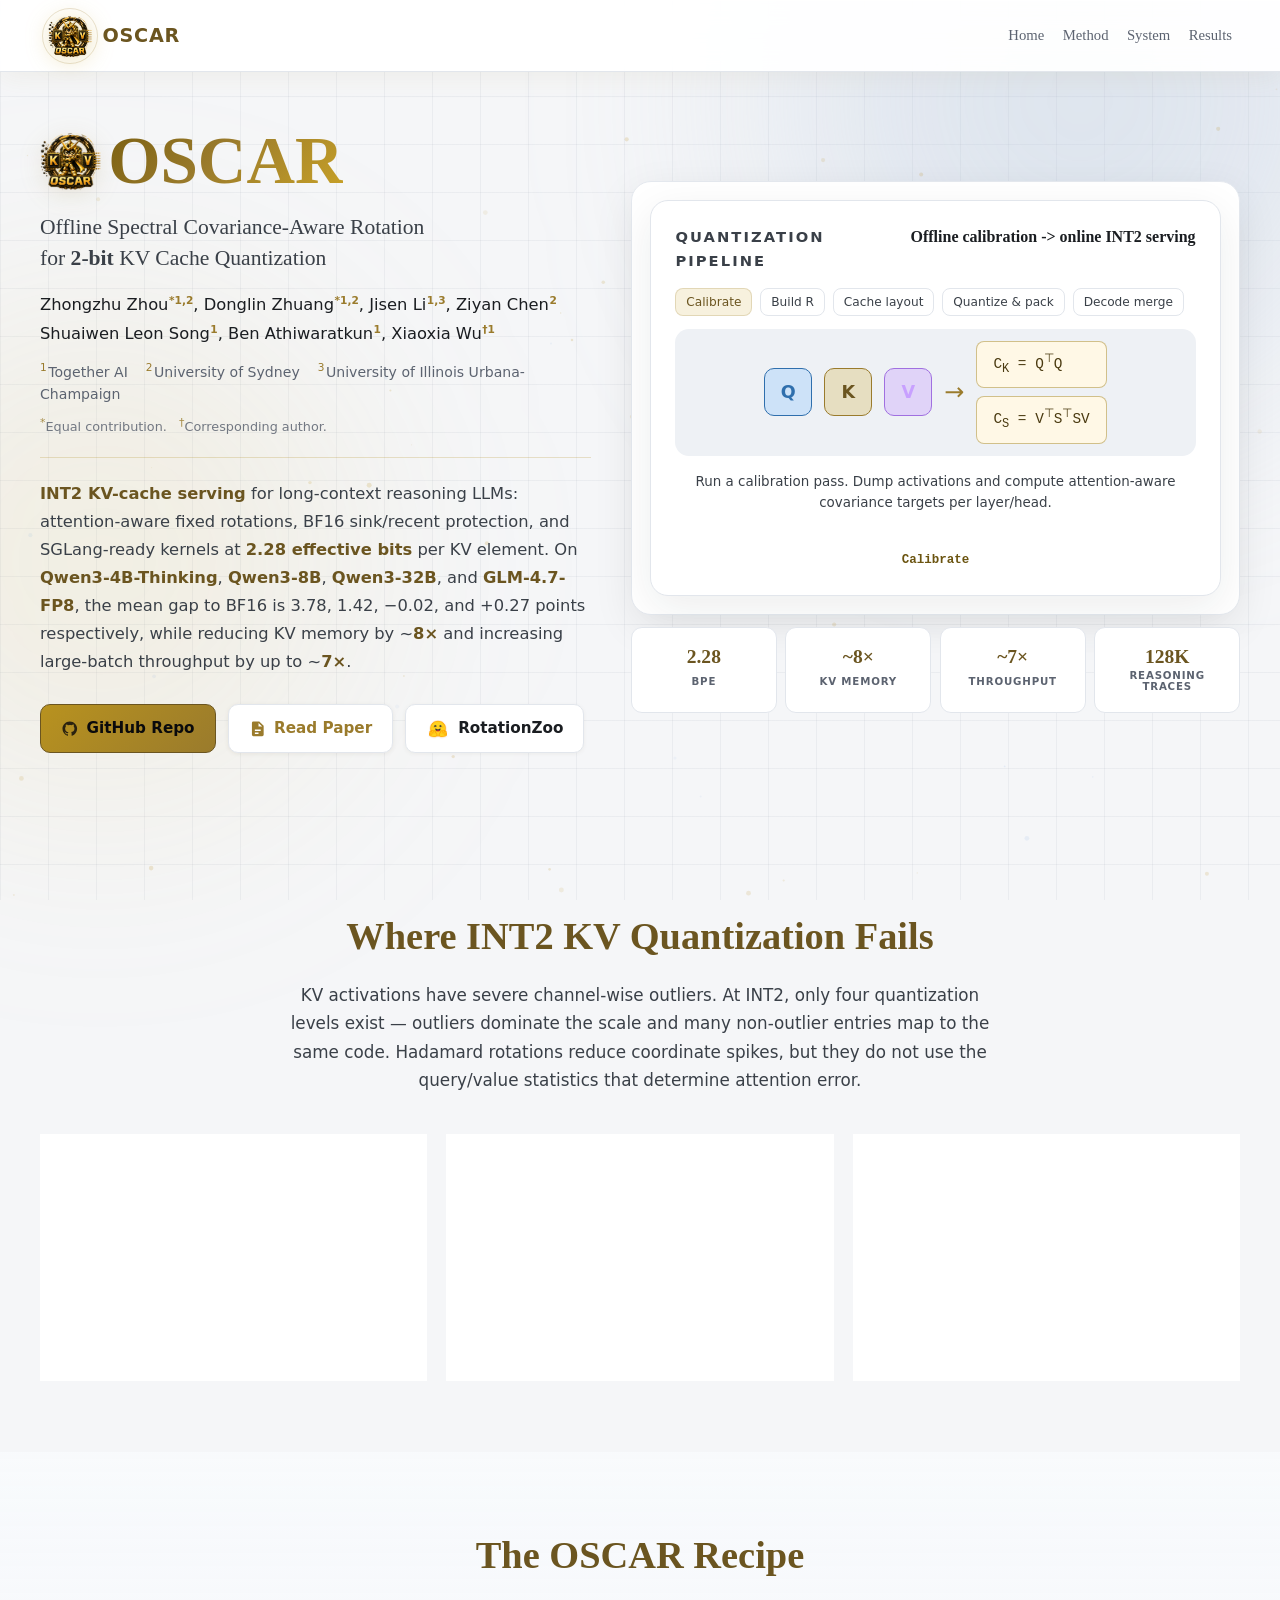
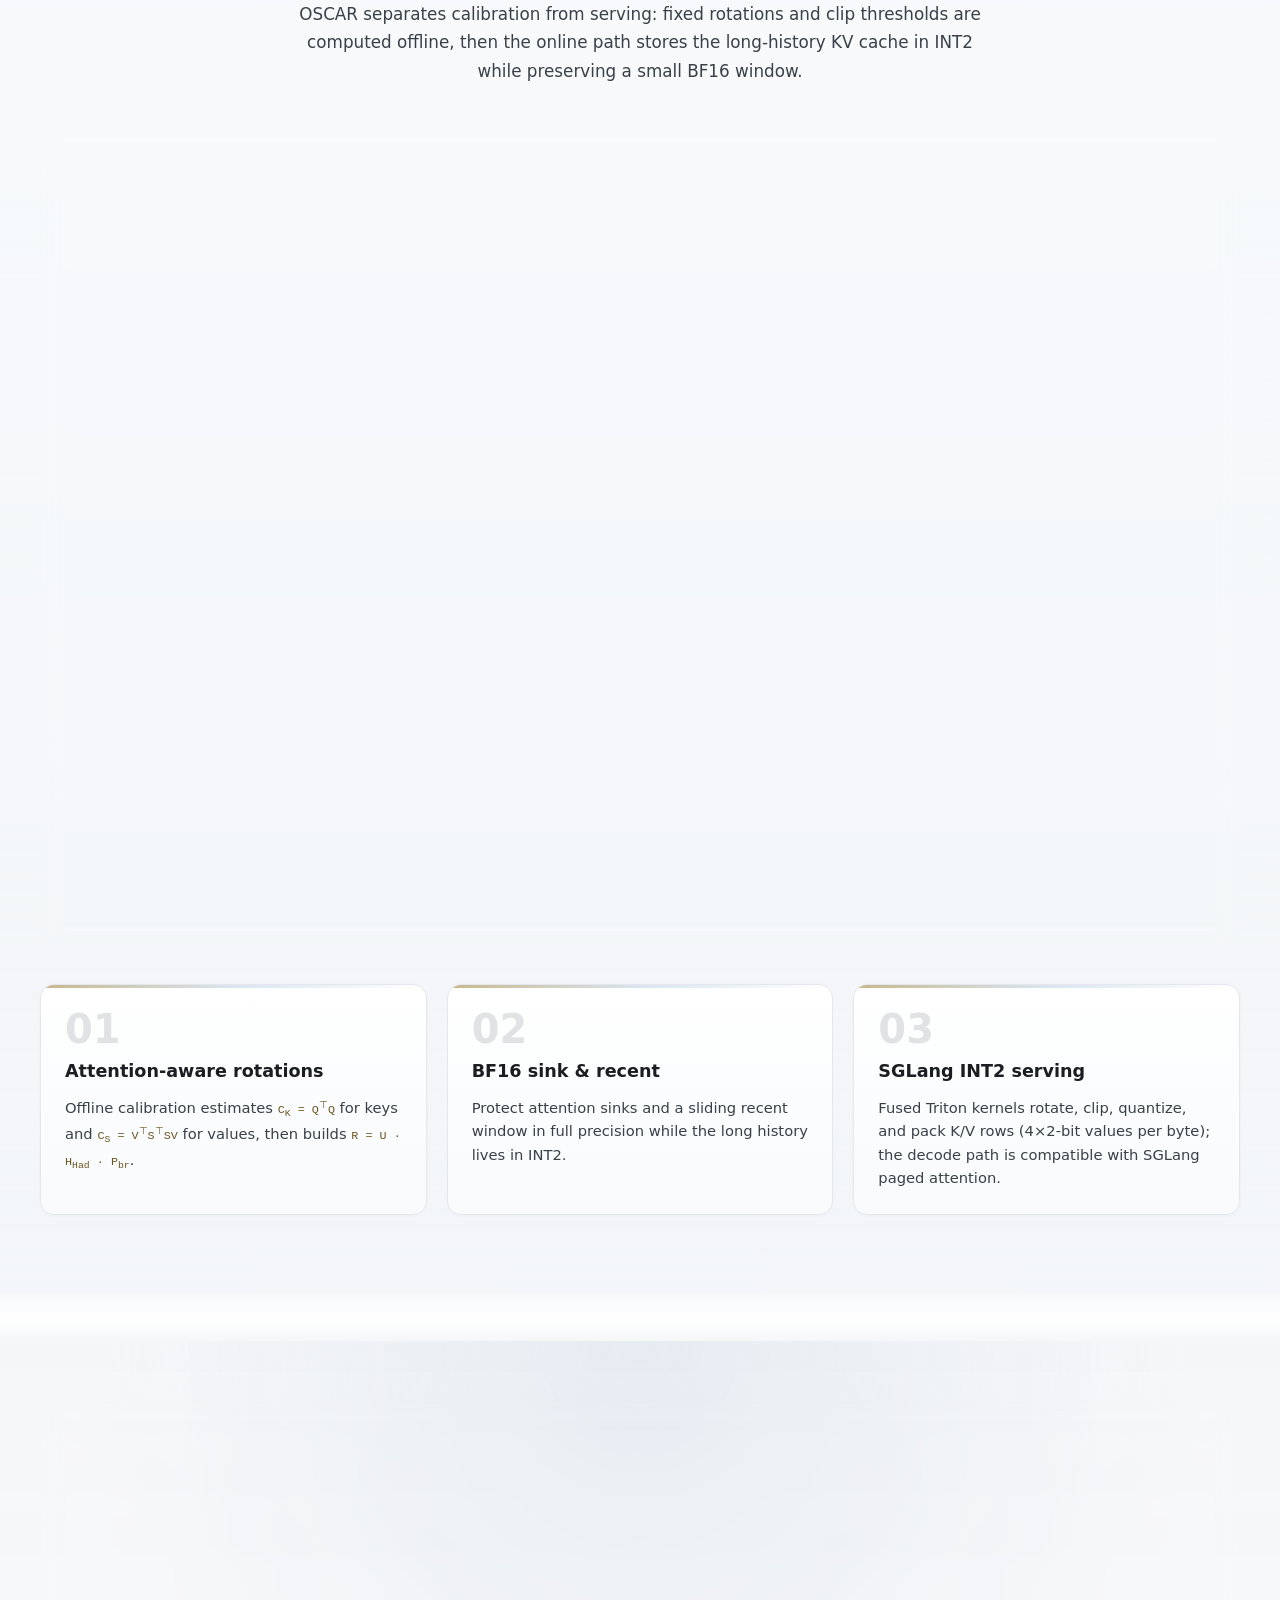
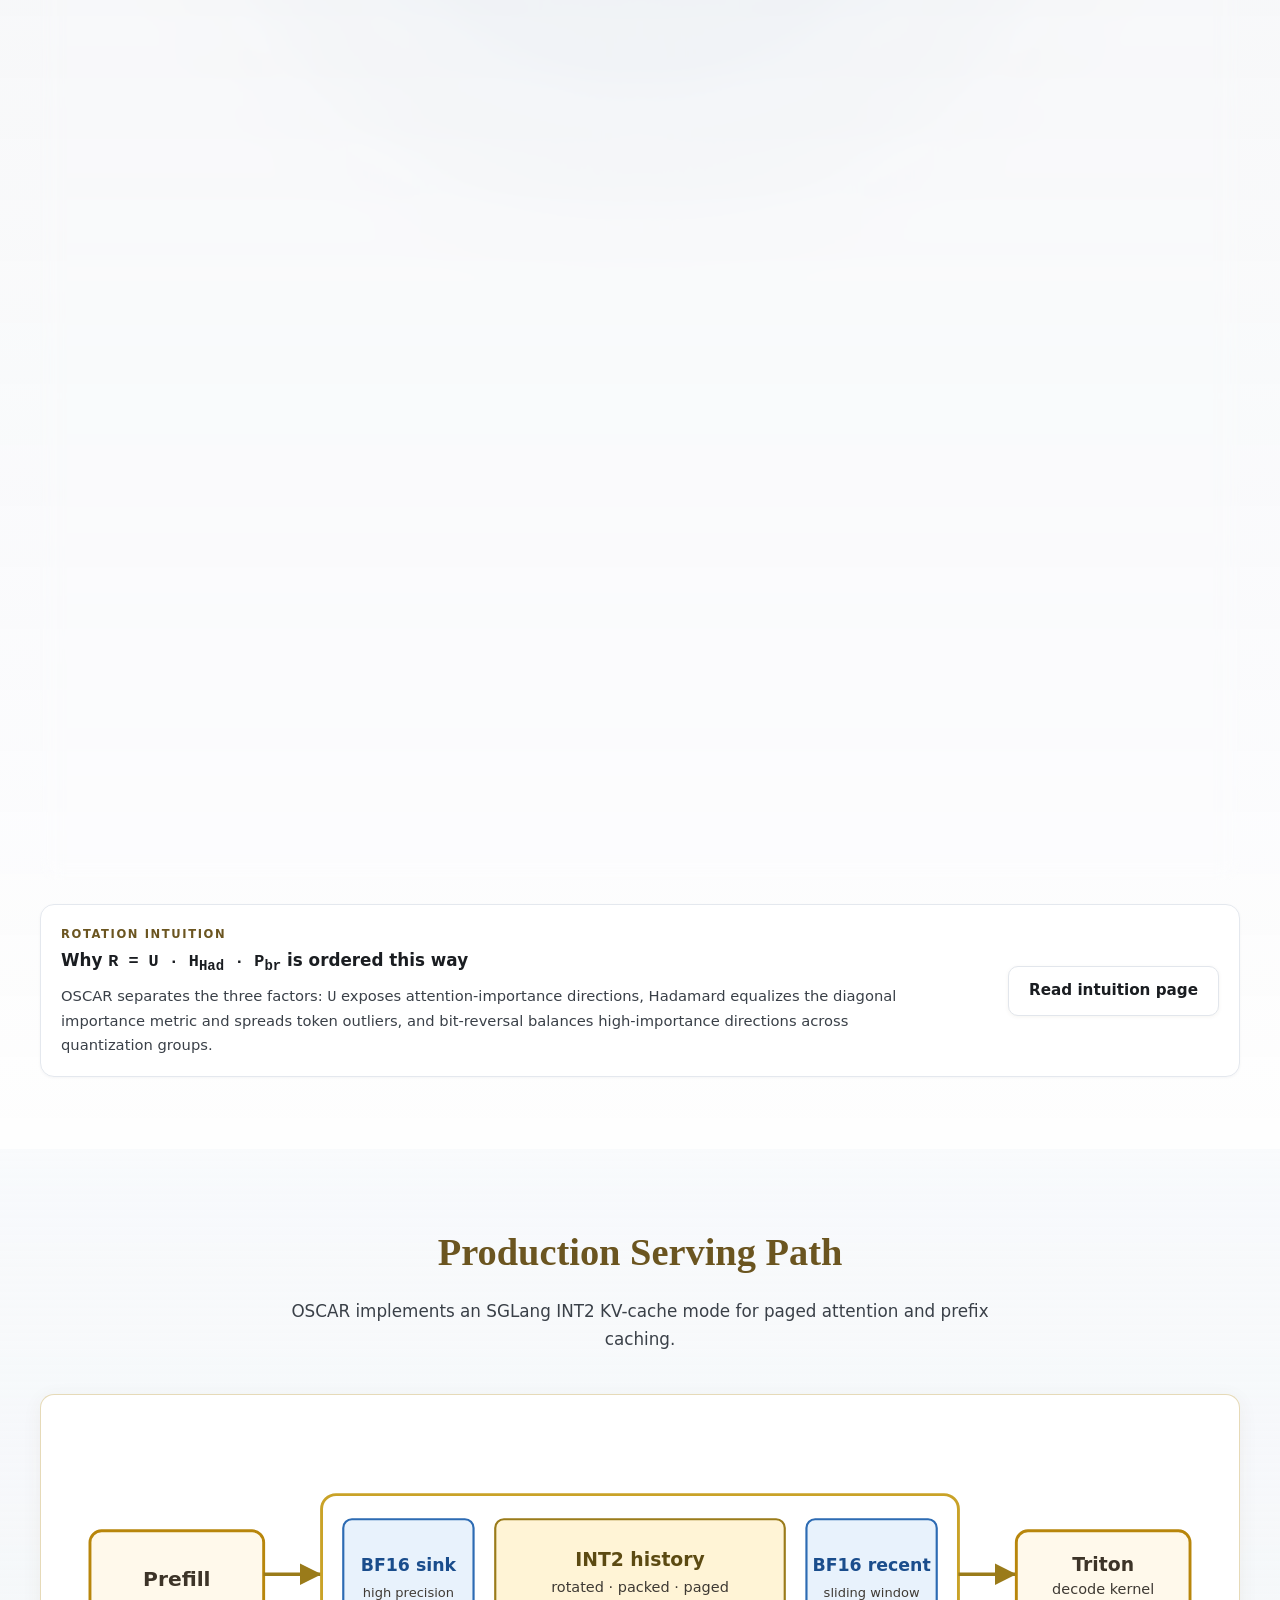
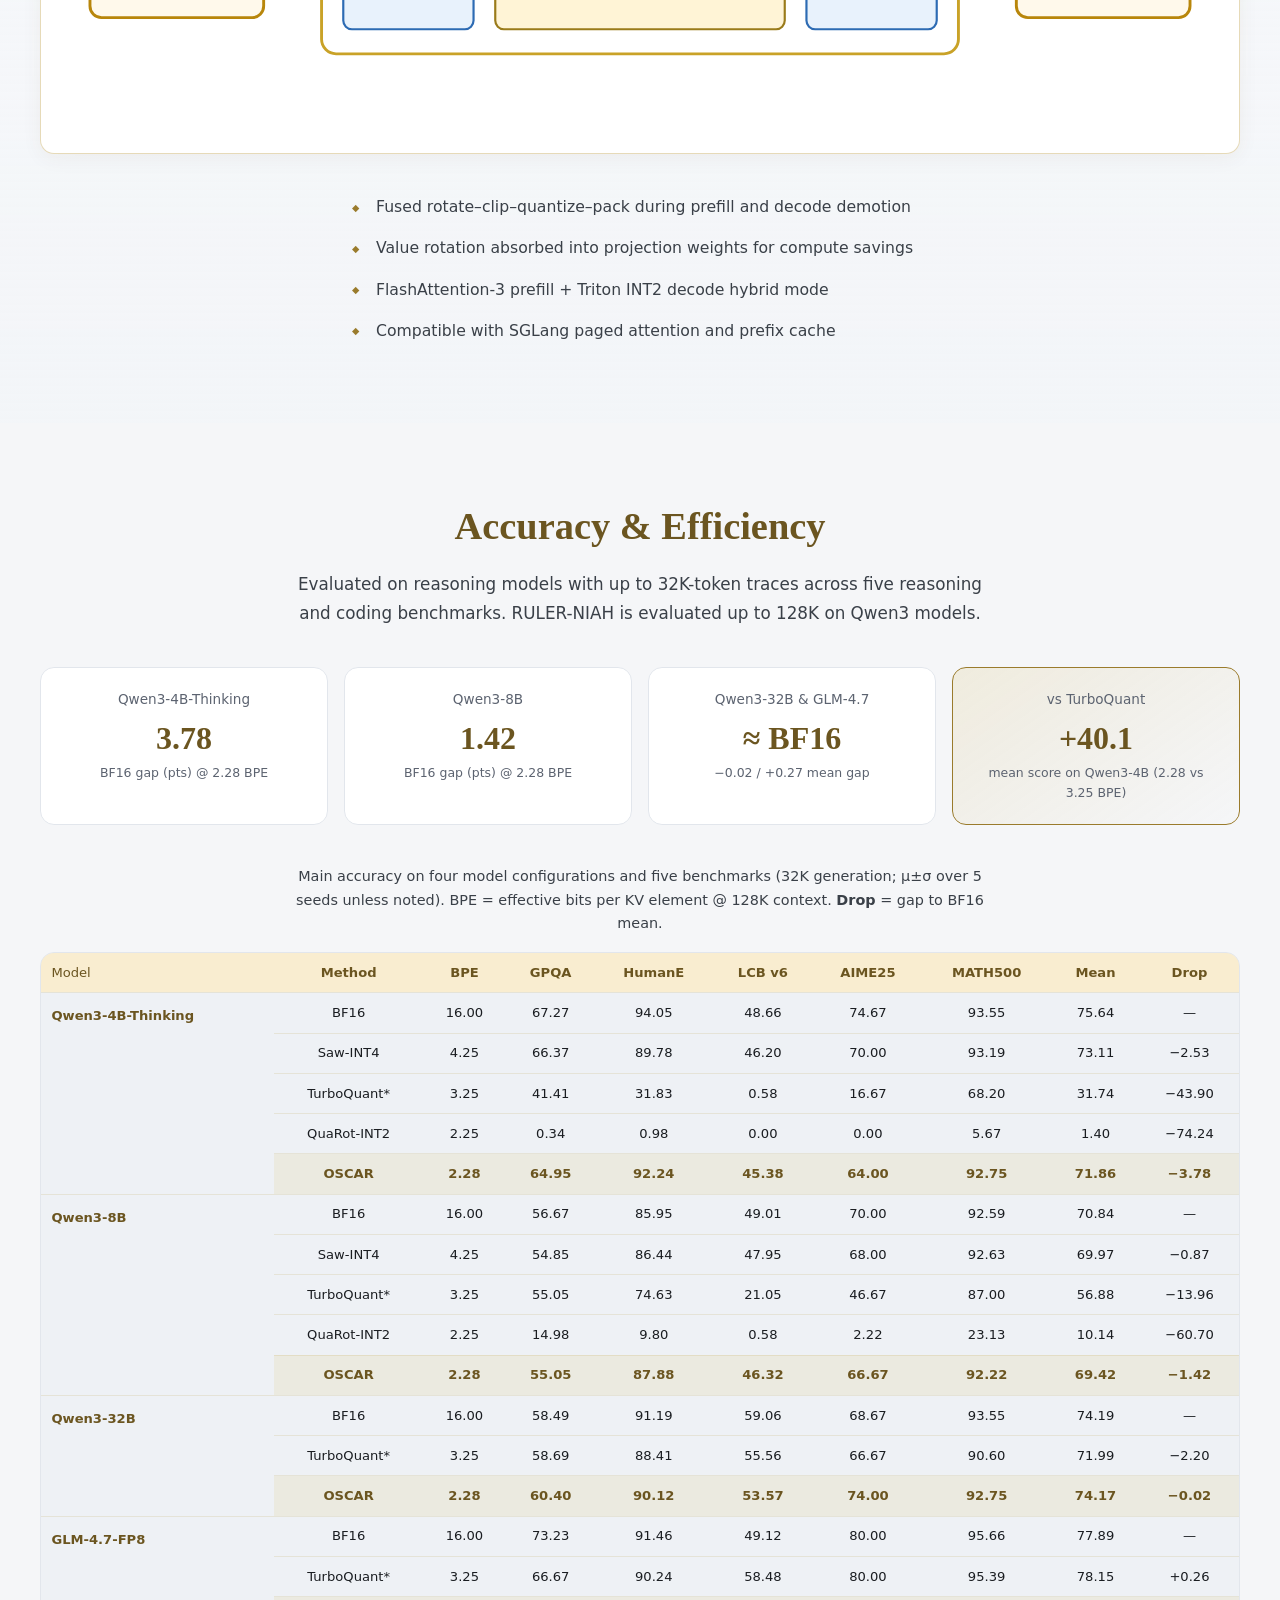
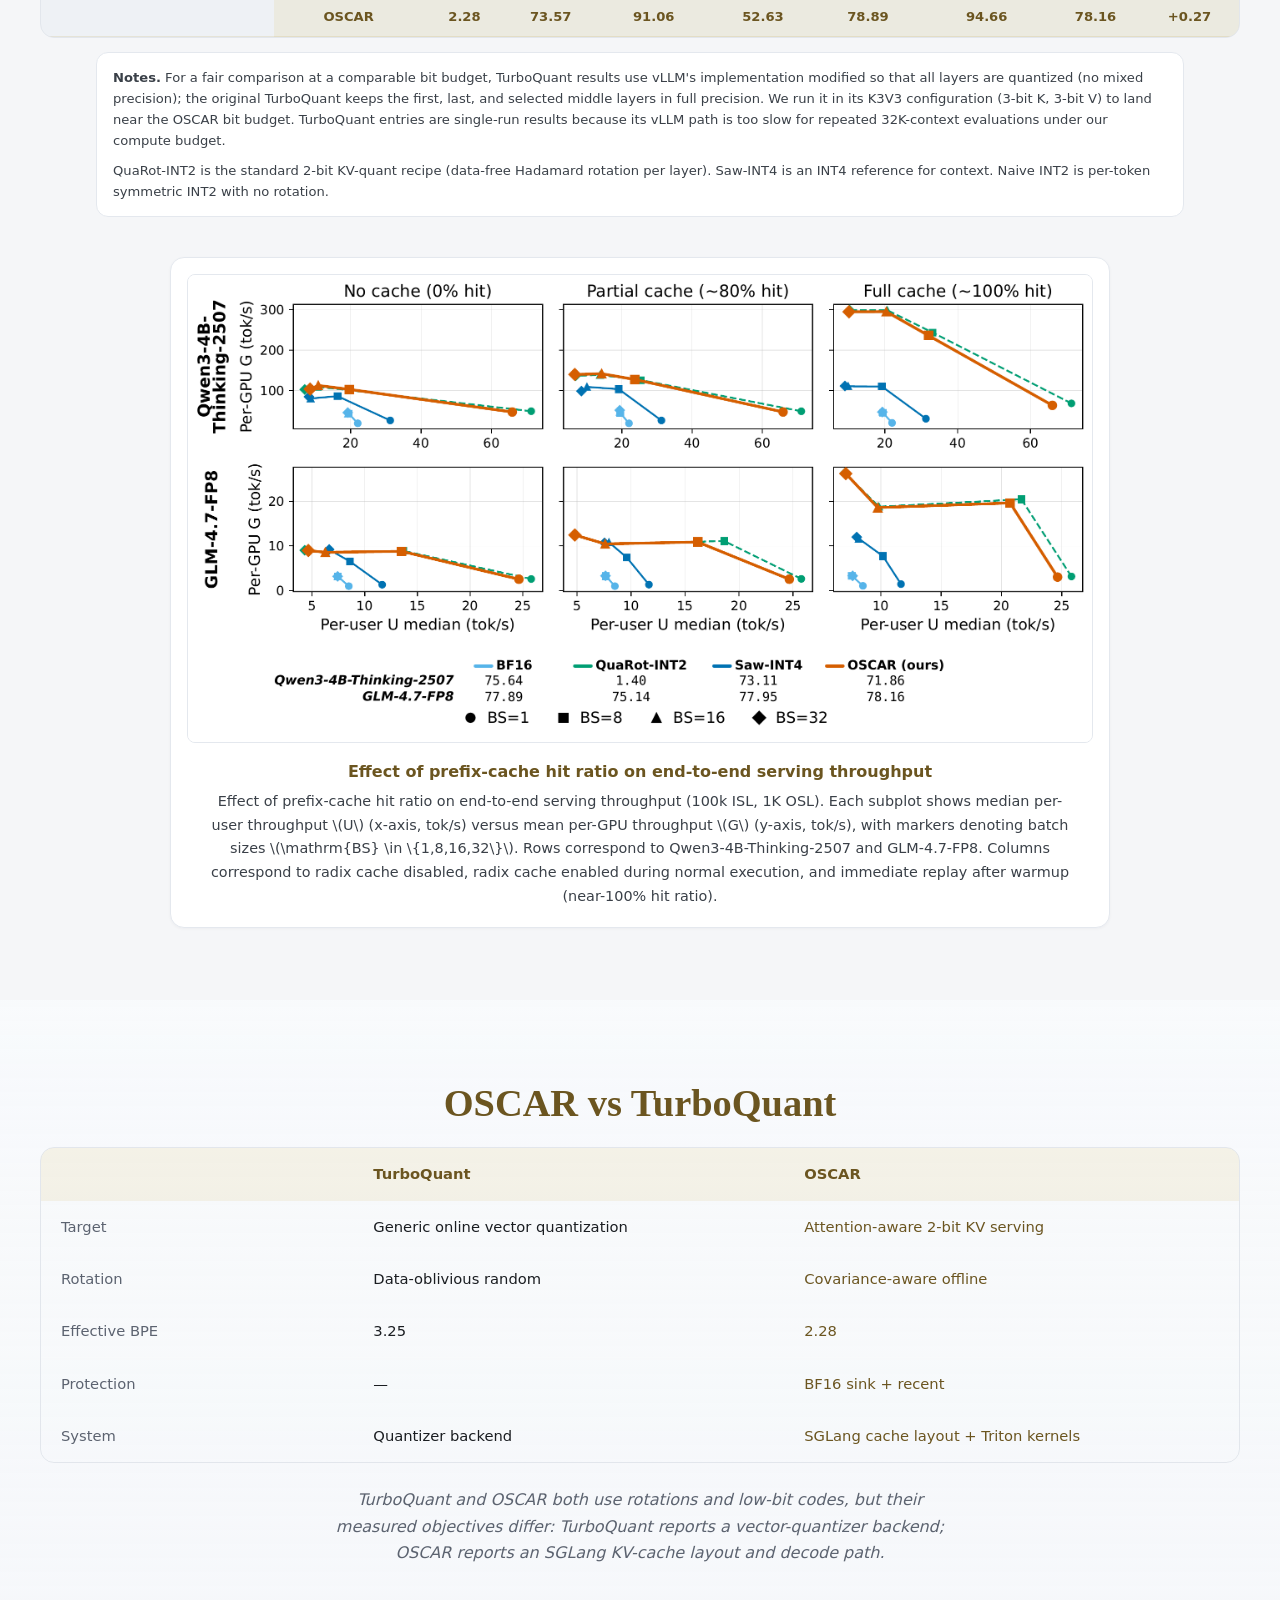
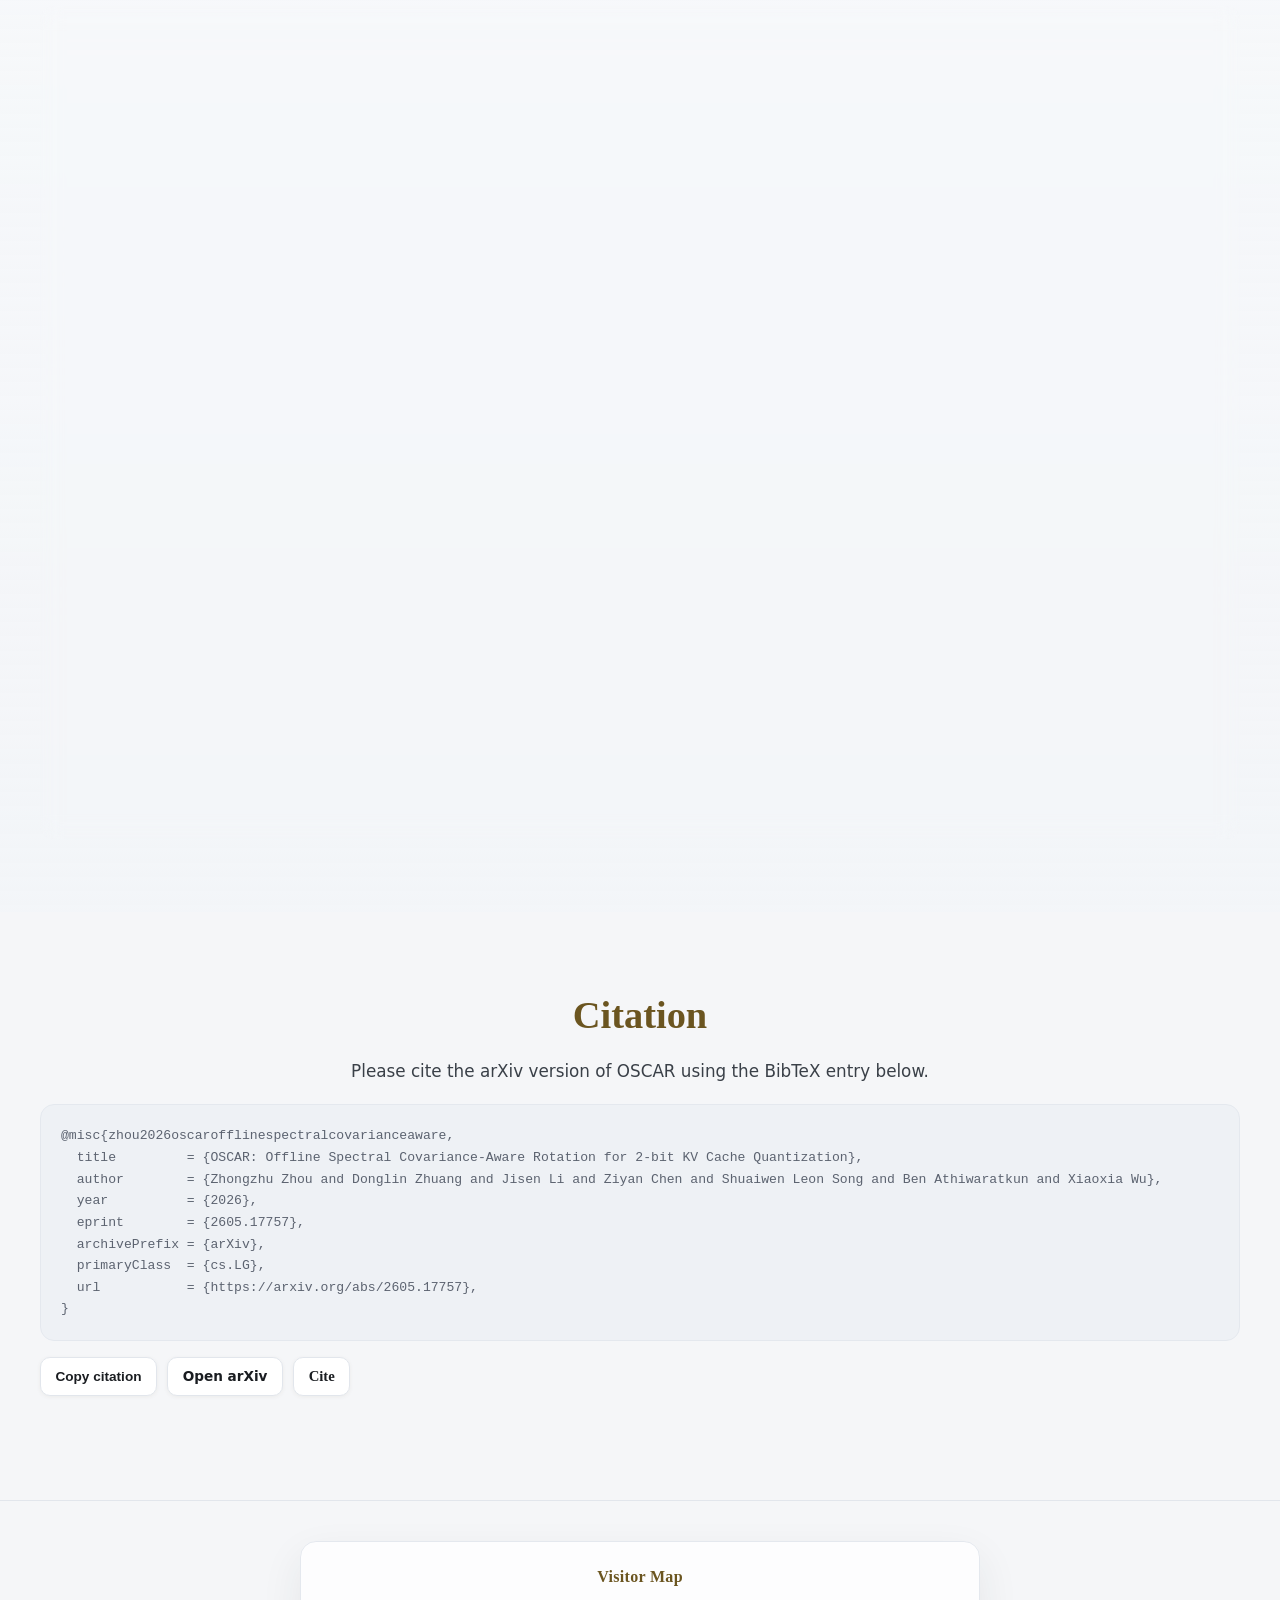
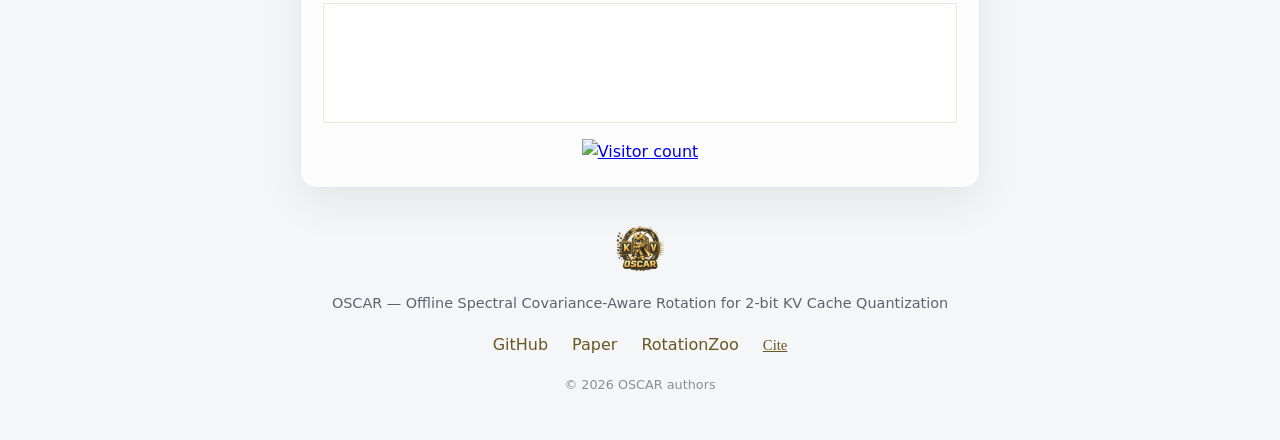
==== commit 06f085d3: "Update OSCAR project website" ====
--- a/index.html
+++ b/index.html
@@ -41,26 +41,8 @@
       <div class="nav-links">
         <a href="#top">Home</a>
         <a href="#method">Method</a>
-        <a href="#animation">Pipeline</a>
         <a href="#system">System</a>
         <a href="#results">Results</a>
-        <a href="intuition.html" class="nav-intuition">Intuition</a>
-        <a href="https://github.com/FutureMLS-Lab/OSCAR" target="_blank" rel="noopener" class="nav-cta">
-          <svg class="icon-svg" viewBox="0 0 24 24" aria-hidden="true"><path fill="currentColor" d="M12 2C6.477 2 2 6.477 2 12c0 4.42 2.865 8.166 6.839 9.489.5.092.682-.217.682-.482 0-.237-.008-.866-.013-1.7-2.782.603-3.369-1.34-3.369-1.34-.454-1.156-1.11-1.464-1.11-1.464-.908-.62.069-.608.069-.608 1.003.07 1.531 1.03 1.531 1.03.892 1.529 2.341 1.087 2.91.831.092-.646.35-1.086.636-1.336-2.22-.253-4.555-1.11-4.555-4.943 0-1.091.39-1.984 1.029-2.683-.103-.253-.446-1.27.098-2.647 0 0 .84-.269 2.75 1.025A9.578 9.578 0 0112 6.836c.85.004 1.705.114 2.504.336 1.909-1.294 2.747-1.025 2.747-1.025.546 1.377.203 2.394.1 2.647.64.699 1.028 1.592 1.028 2.683 0 3.842-2.339 4.687-4.566 4.935.359.309.678.919.678 1.852 0 1.336-.012 2.415-.012 2.743 0 .267.18.578.688.48C19.138 20.163 22 16.418 22 12c0-5.523-4.477-10-10-10z"/></svg>
-          Code
-        </a>
-        <a href="https://arxiv.org/pdf/2605.17757" target="_blank" rel="noopener" class="nav-cta nav-cta-gold">
-          <svg class="icon-svg" viewBox="0 0 24 24" aria-hidden="true"><path fill="currentColor" d="M14 2H6a2 2 0 00-2 2v16a2 2 0 002 2h12a2 2 0 002-2V8l-6-6zm-1 2l5 5h-5V4zM8 13h8v2H8v-2zm0 4h5v2H8v-2z"/></svg>
-          Paper
-        </a>
-        <a href="https://huggingface.co/Zhongzhu/OSCAR-RotationZoo" target="_blank" rel="noopener" class="nav-cta">
-          <img src="assets/huggingface_mark.png" alt="" class="icon-img icon-img-hf" width="22" height="22">
-          RotationZoo
-        </a>
-        <button type="button" class="nav-cta cite-trigger" aria-haspopup="dialog" aria-controls="citeModal">
-          <svg class="icon-svg" viewBox="0 0 24 24" aria-hidden="true"><path fill="currentColor" d="M5 3h14a2 2 0 012 2v14a2 2 0 01-2 2H5a2 2 0 01-2-2V5a2 2 0 012-2zm2 2v2h10V5H7zm0 4v10h10V9H7zm2 2h6v2H9v-2z"/></svg>
-          Cite
-        </button>
       </div>
     </div>
   </header>
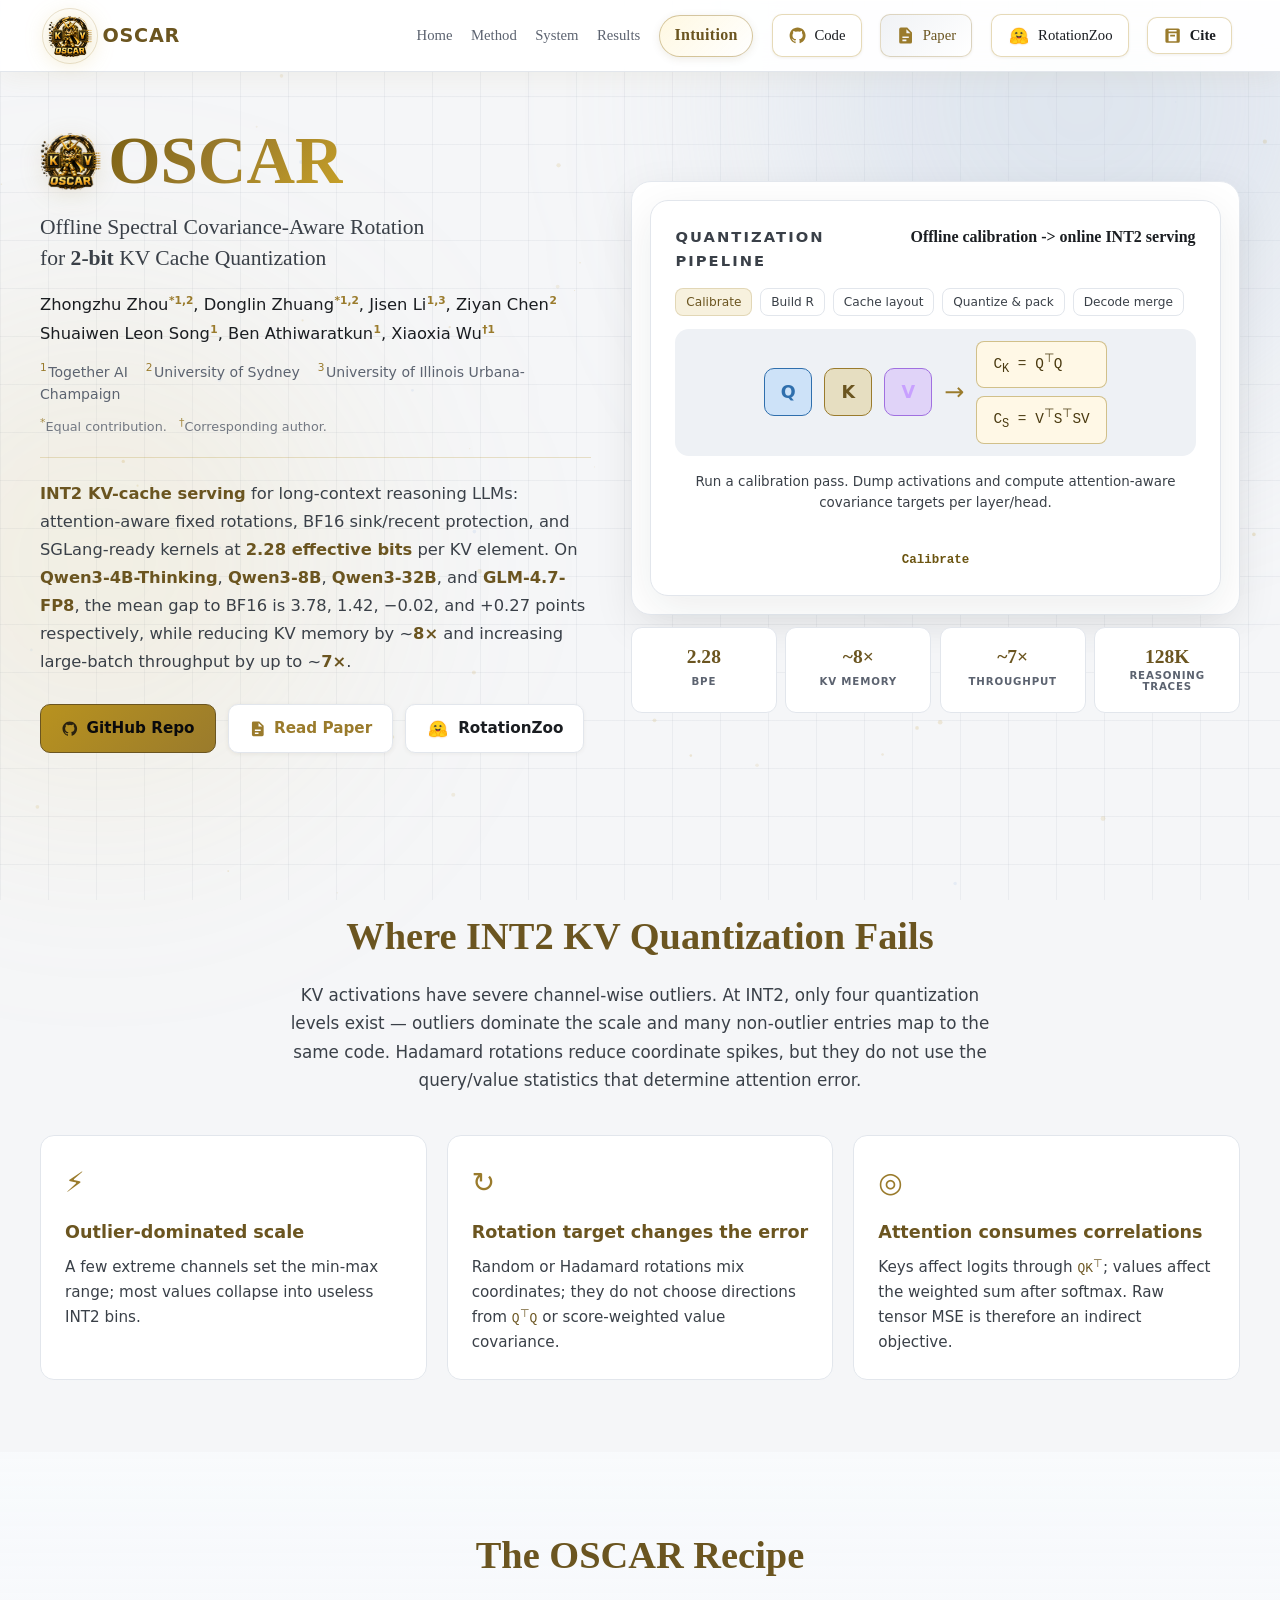
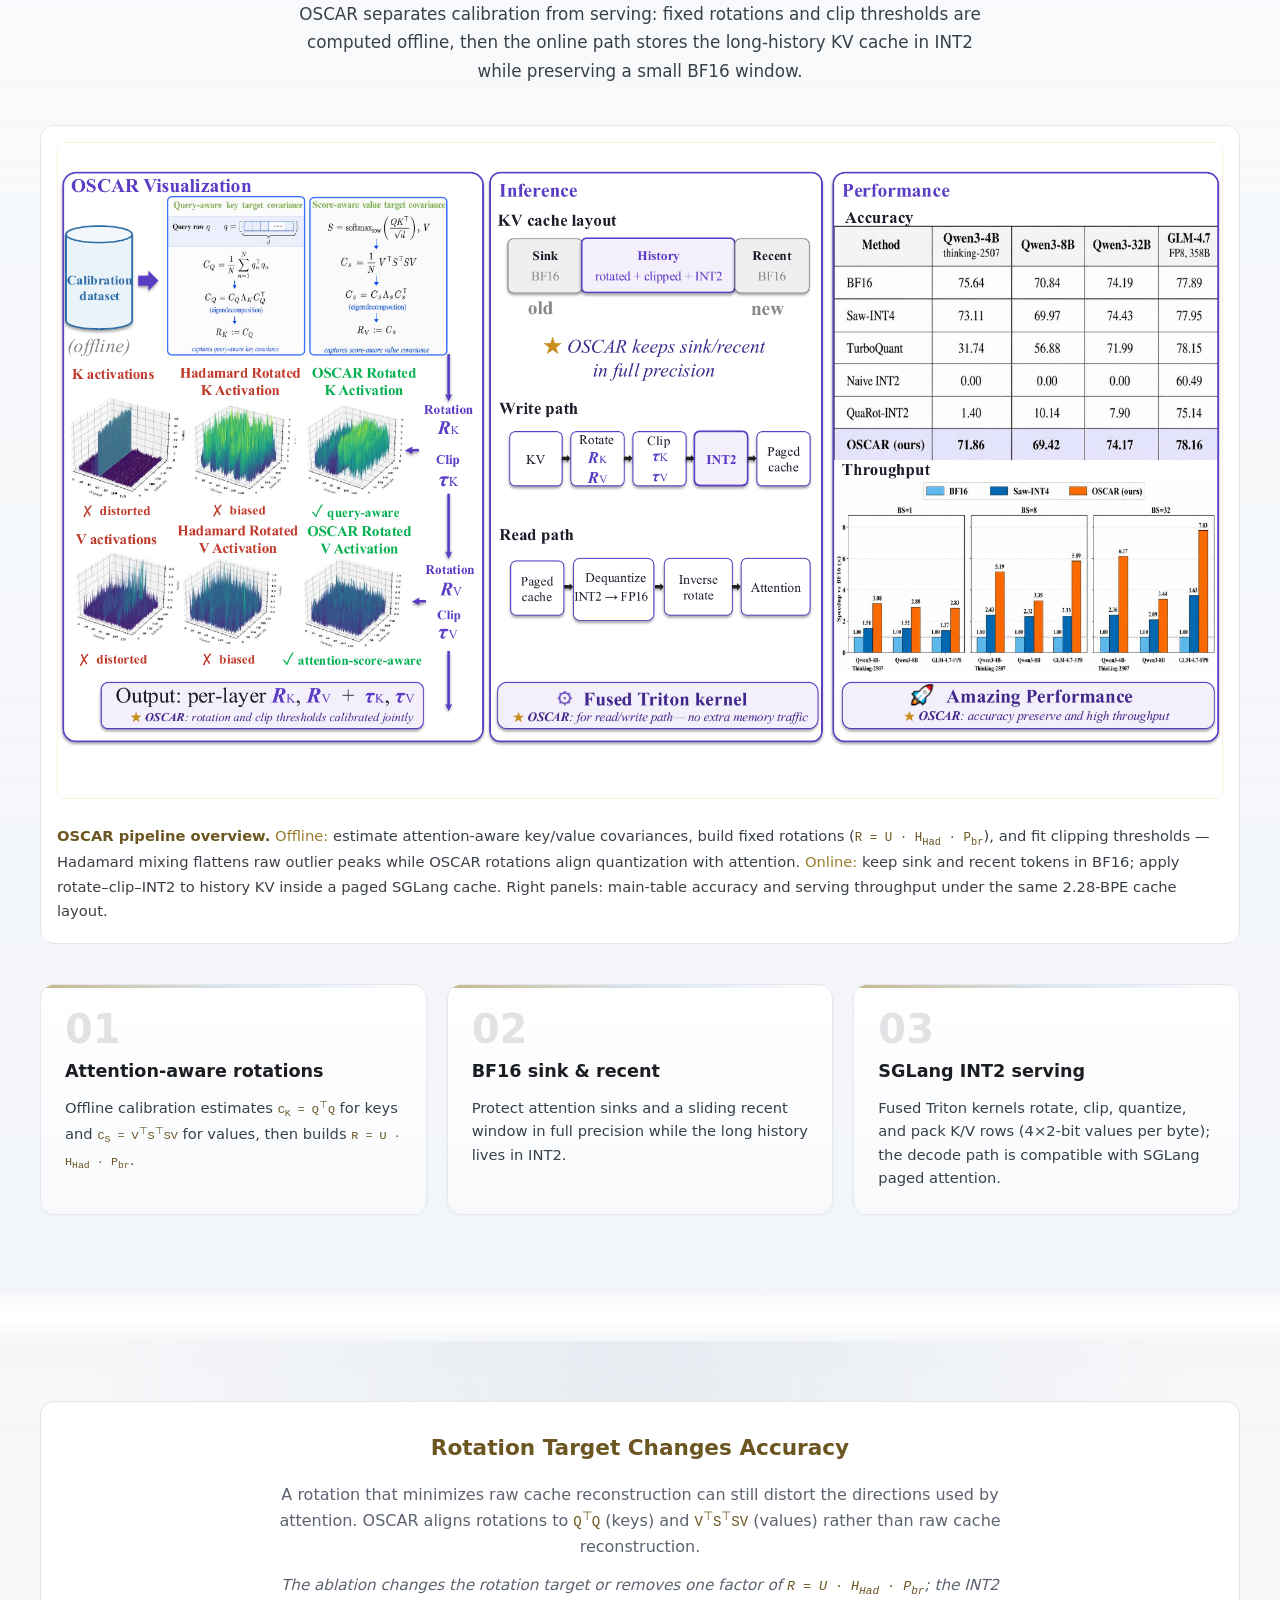
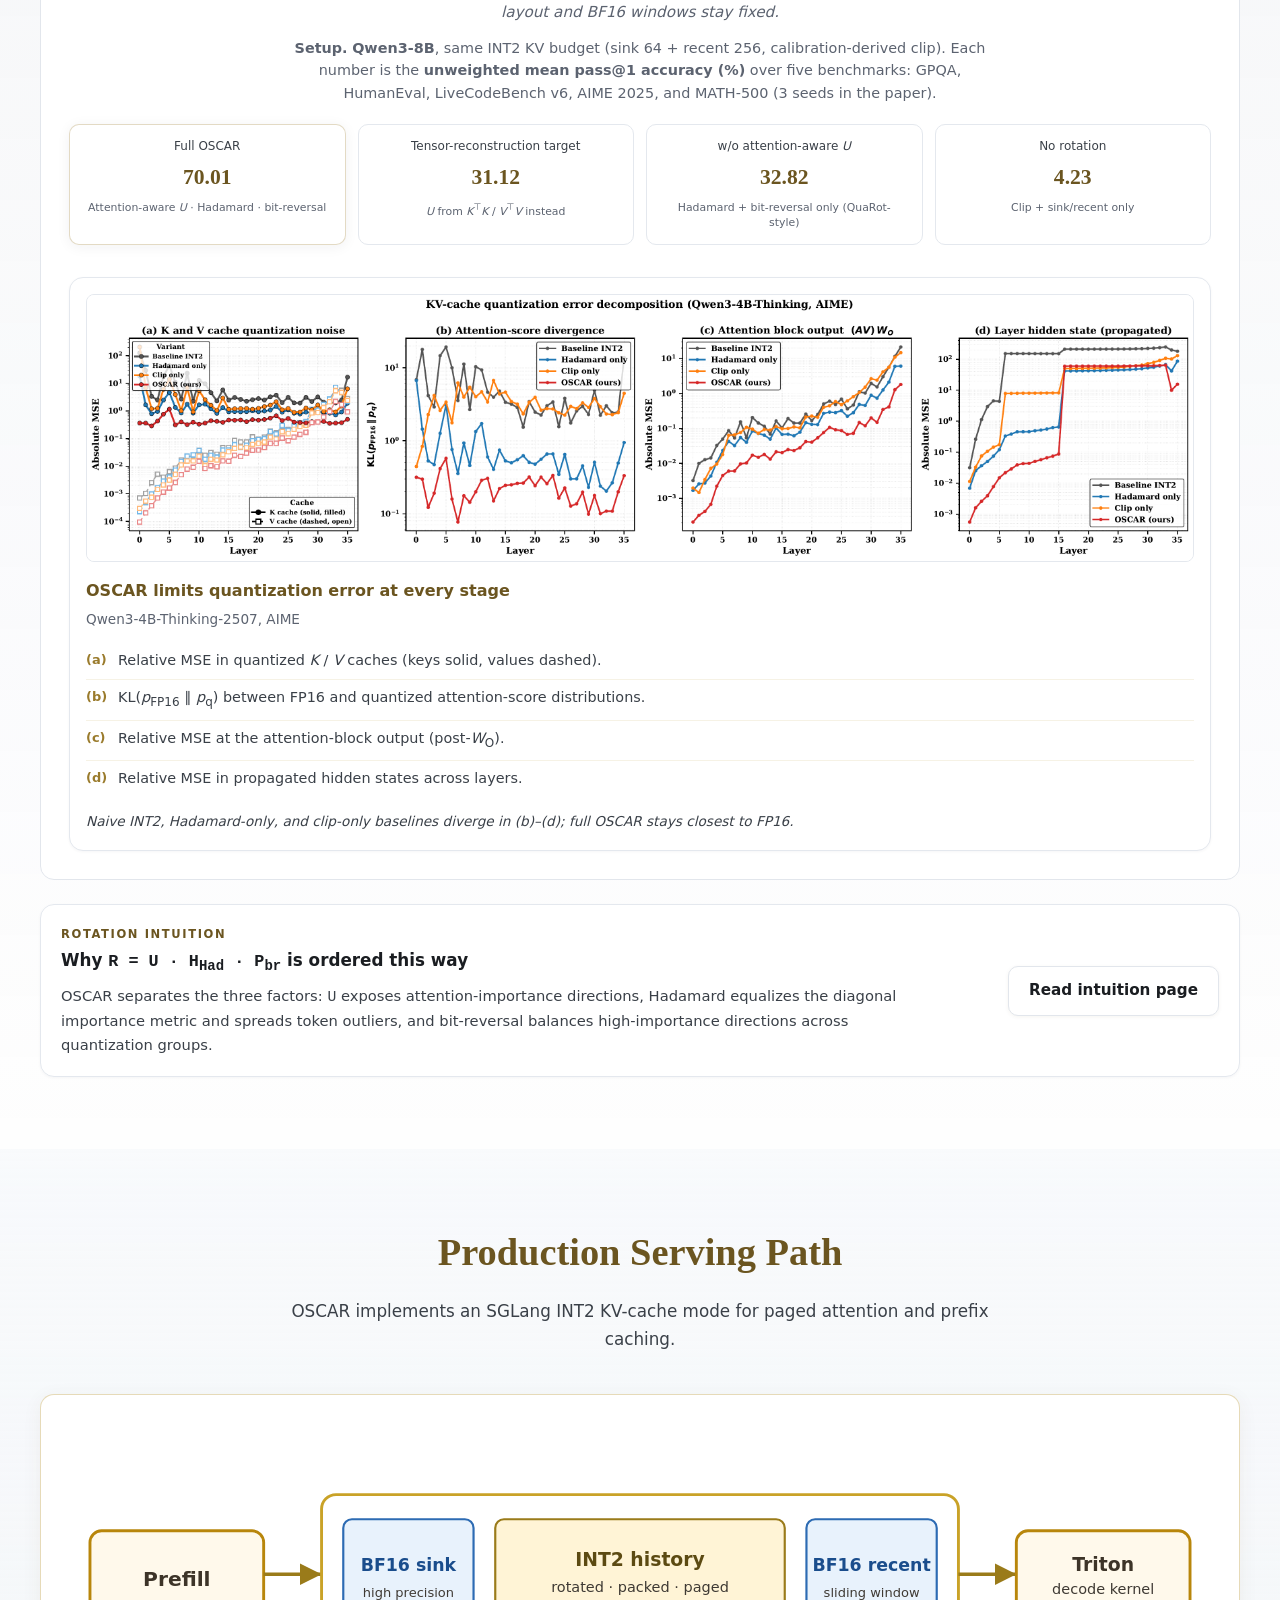
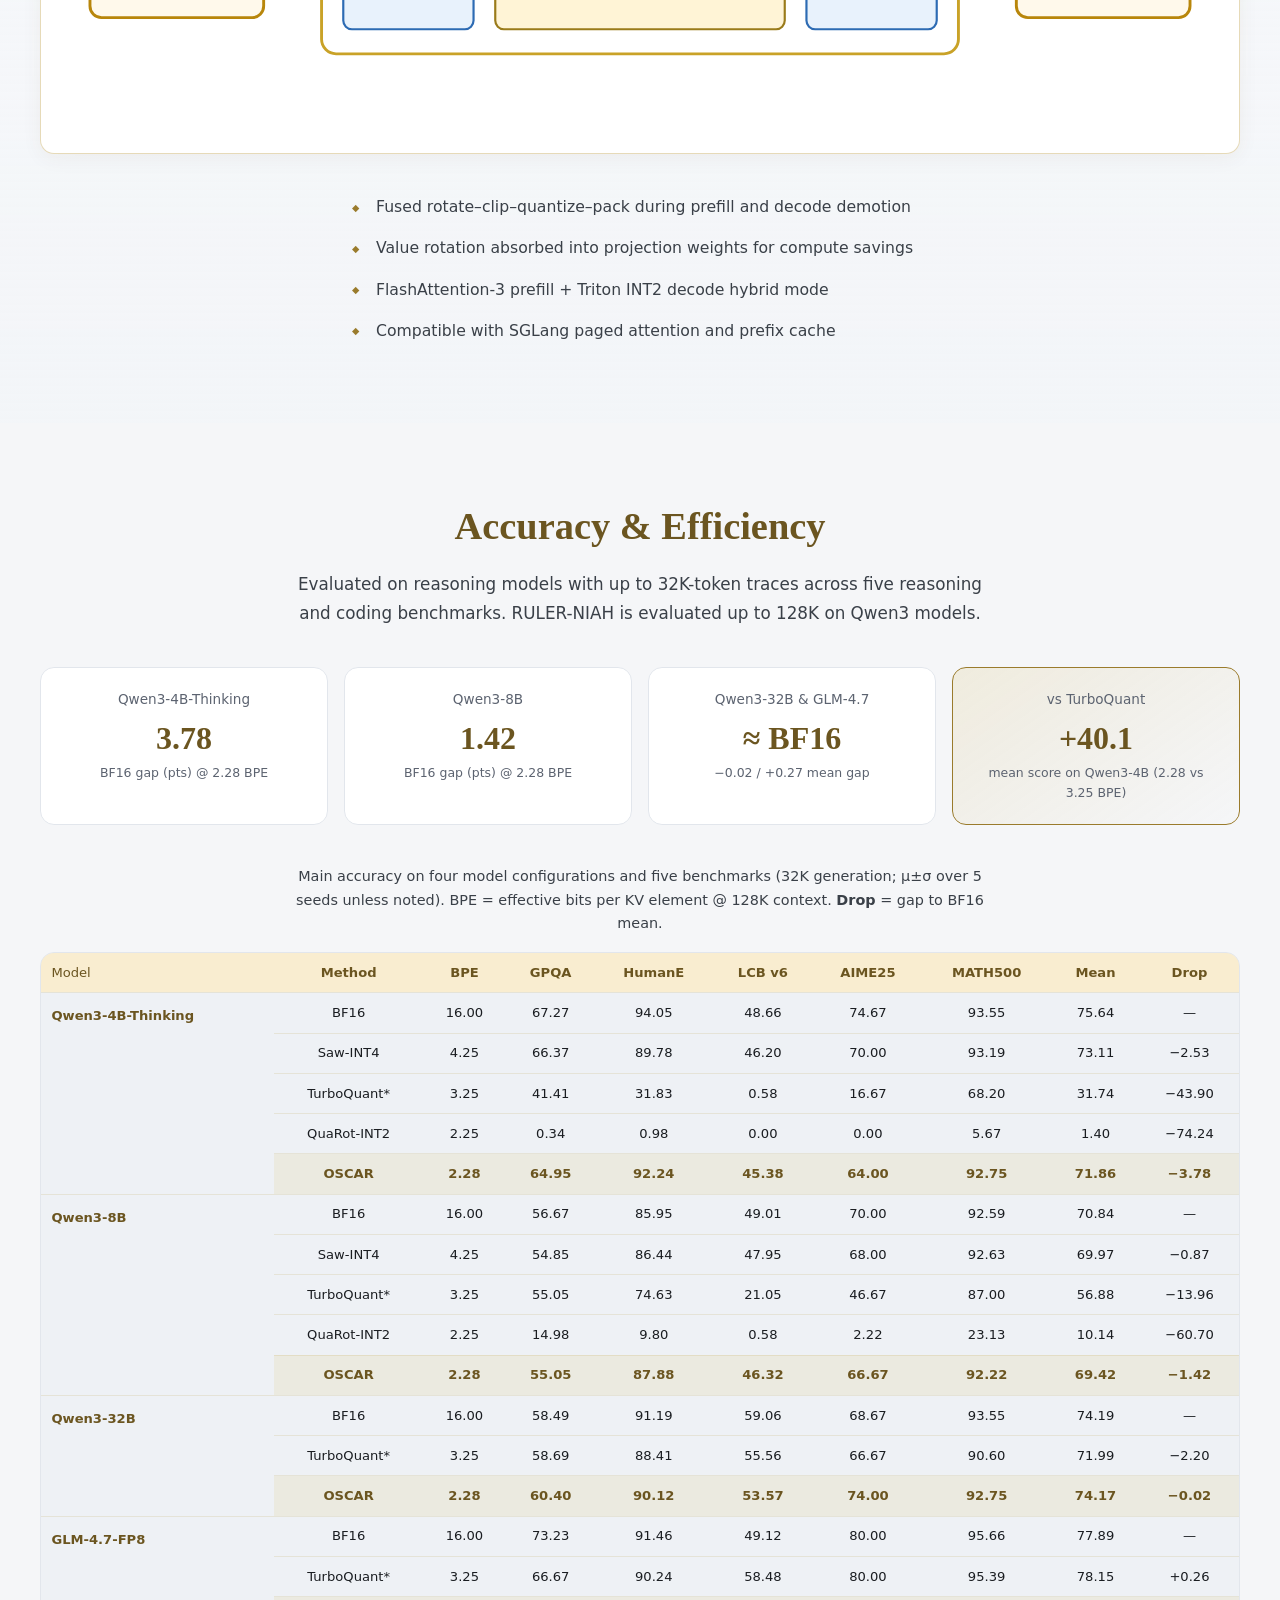
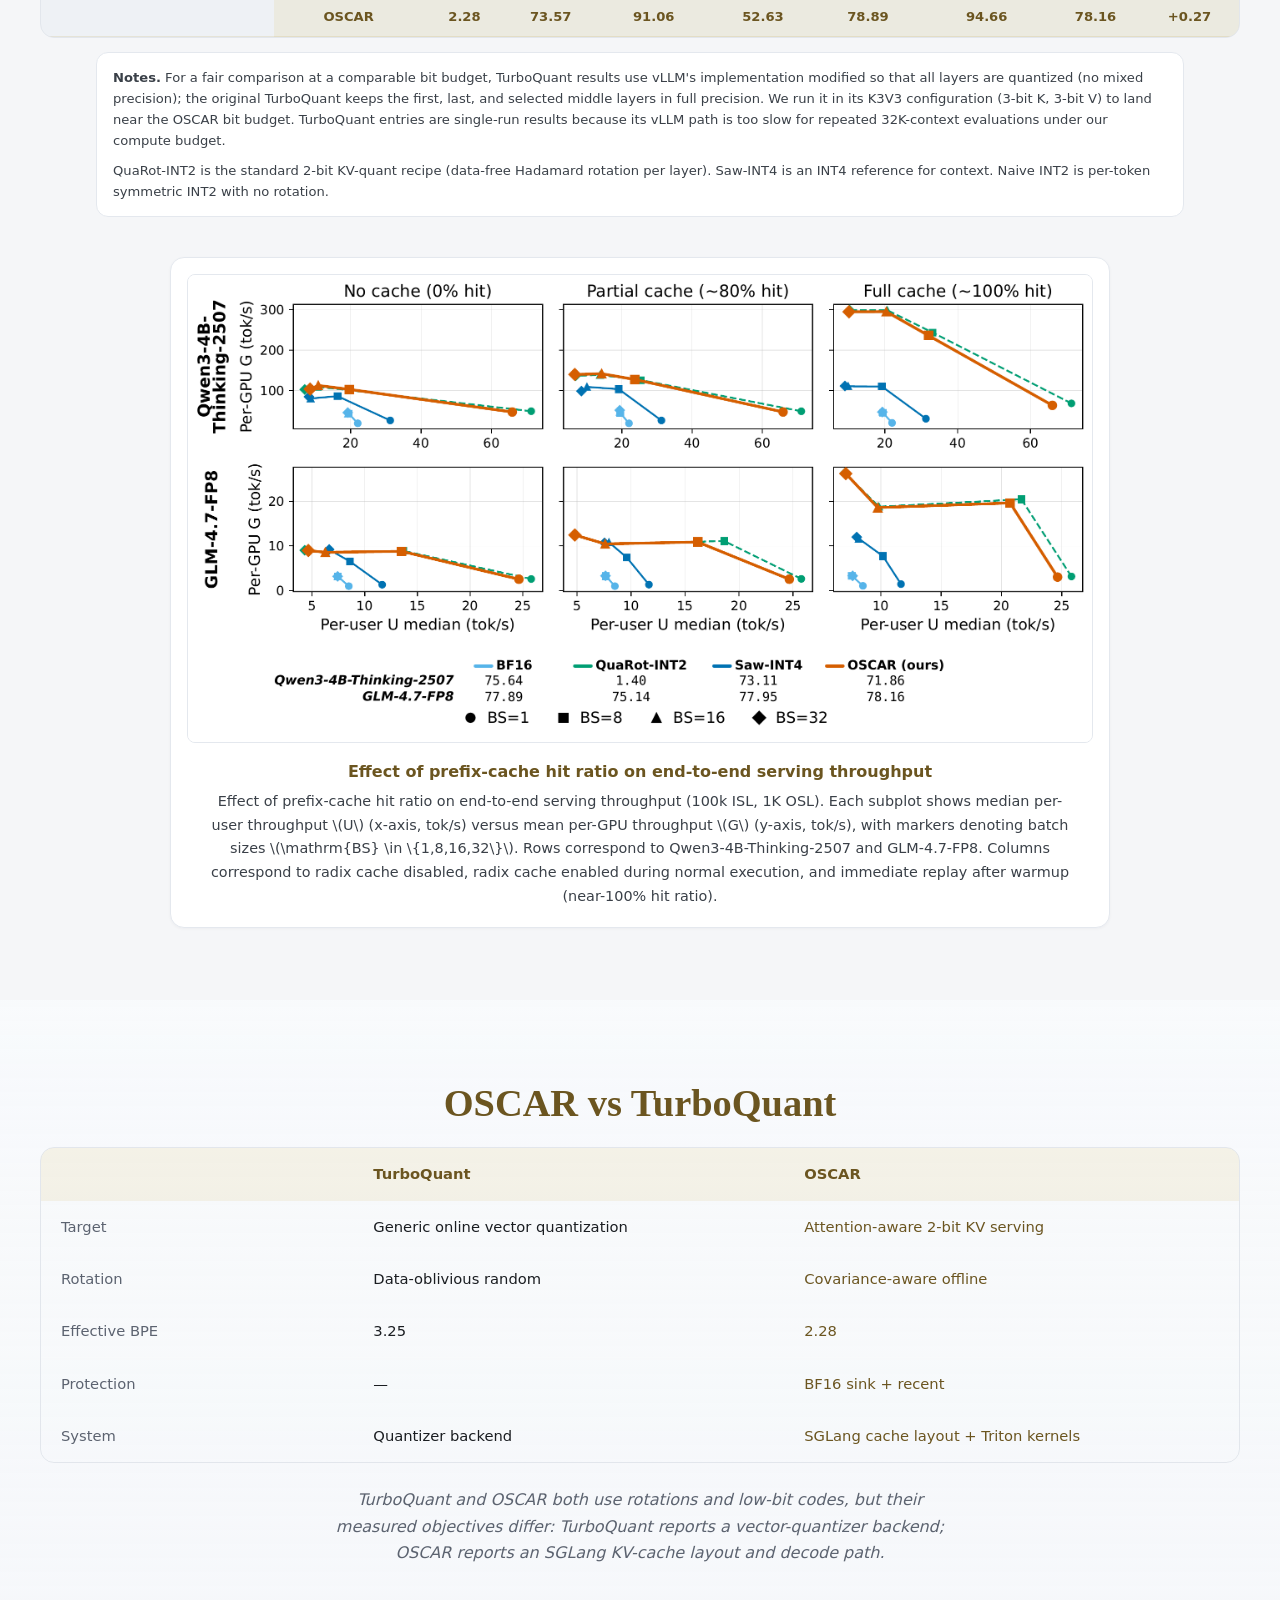
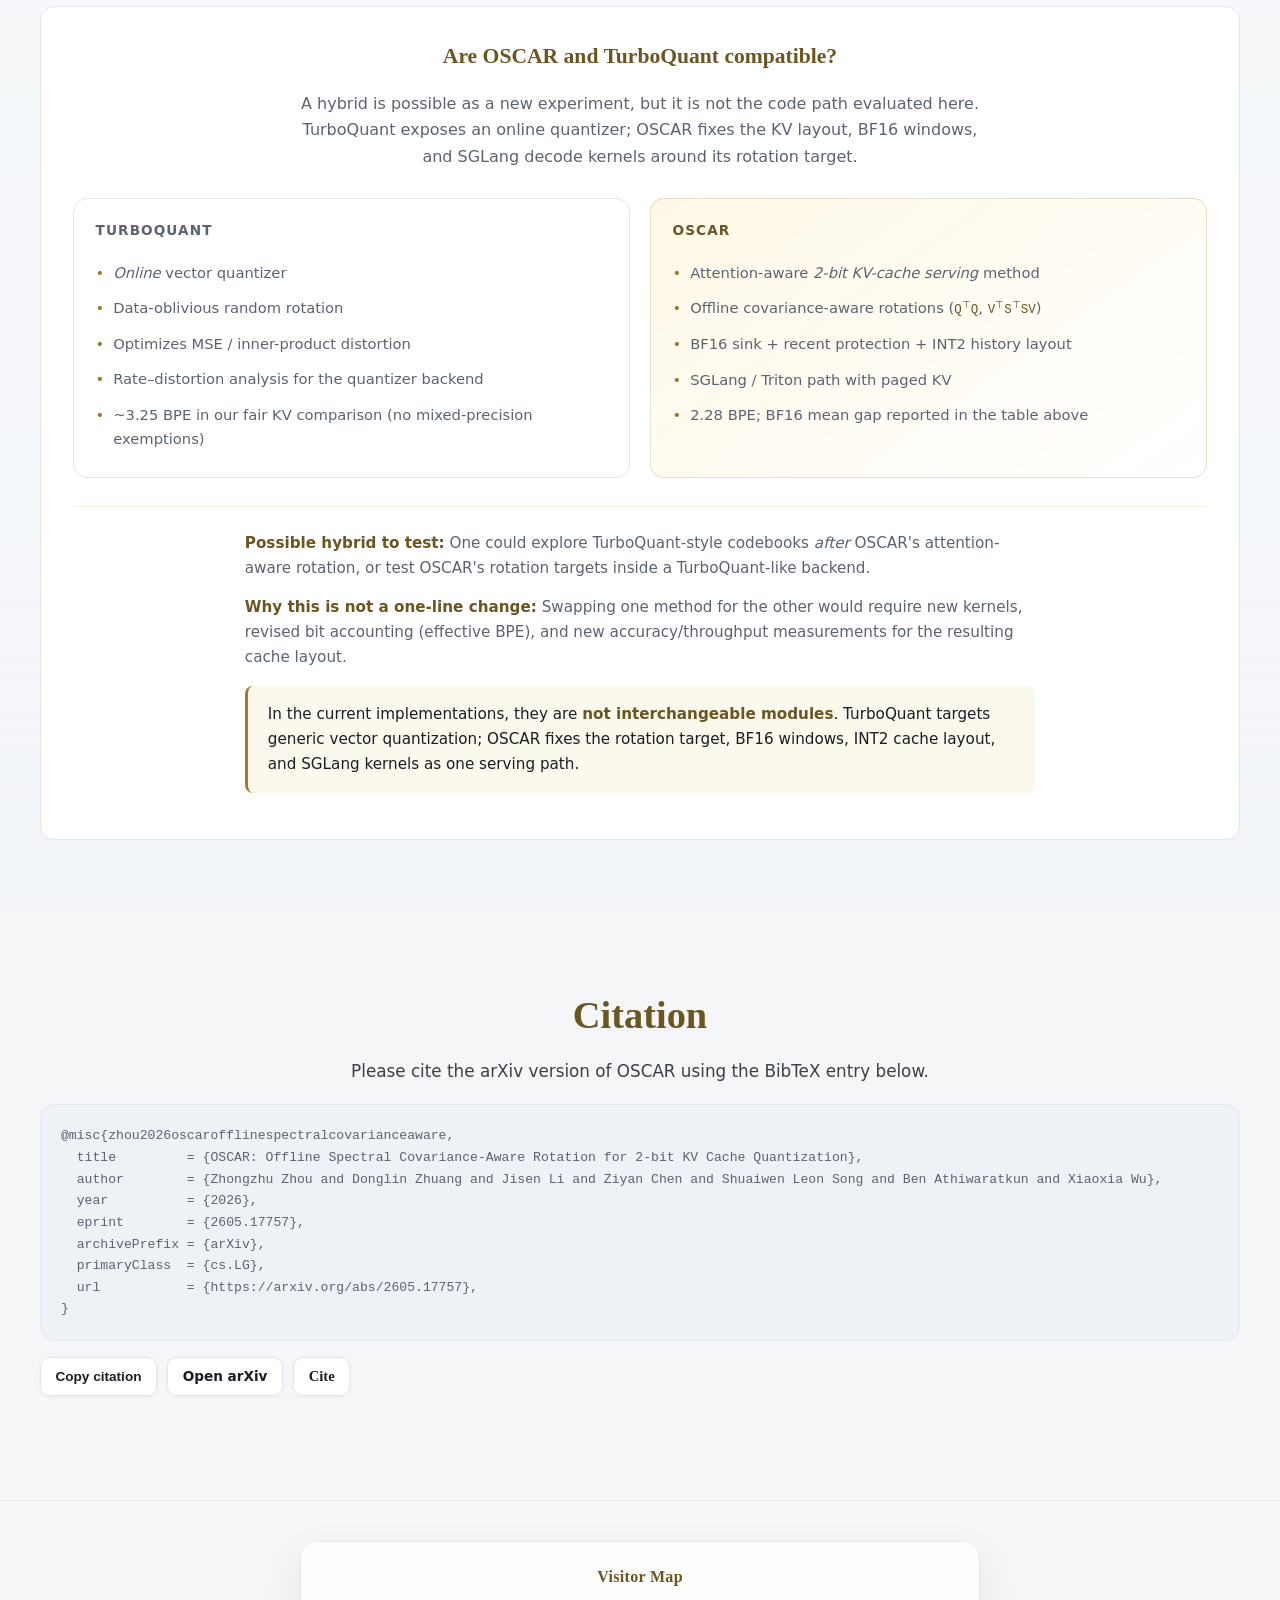
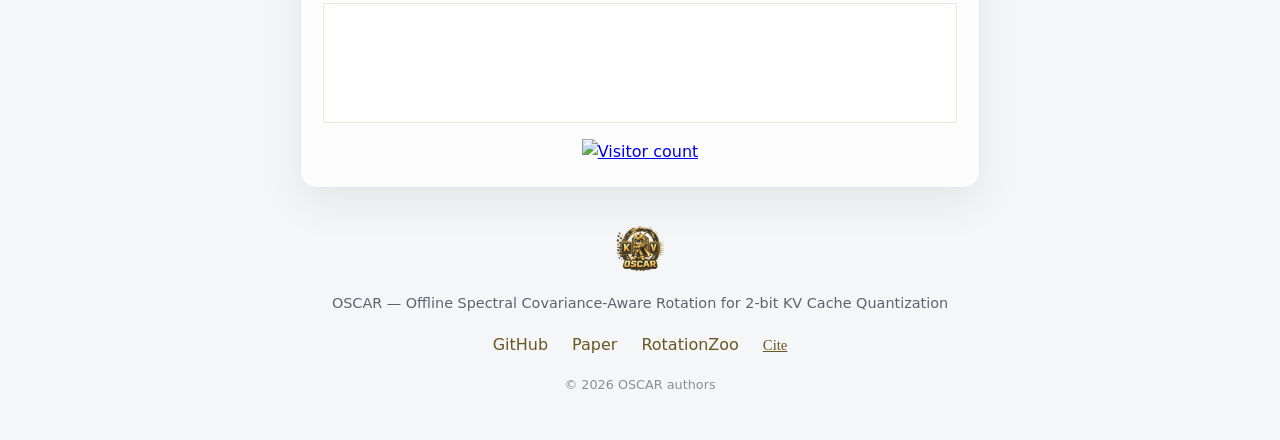
==== commit 59d207e6: "Update OSCAR project website" ====
--- a/index.html
+++ b/index.html
@@ -43,6 +43,23 @@
         <a href="#method">Method</a>
         <a href="#system">System</a>
         <a href="#results">Results</a>
+        <a href="intuition.html" class="nav-intuition">Intuition</a>
+        <a href="https://github.com/FutureMLS-Lab/OSCAR" target="_blank" rel="noopener" class="nav-cta">
+          <svg class="icon-svg" viewBox="0 0 24 24" aria-hidden="true"><path fill="currentColor" d="M12 2C6.477 2 2 6.477 2 12c0 4.42 2.865 8.166 6.839 9.489.5.092.682-.217.682-.482 0-.237-.008-.866-.013-1.7-2.782.603-3.369-1.34-3.369-1.34-.454-1.156-1.11-1.464-1.11-1.464-.908-.62.069-.608.069-.608 1.003.07 1.531 1.03 1.531 1.03.892 1.529 2.341 1.087 2.91.831.092-.646.35-1.086.636-1.336-2.22-.253-4.555-1.11-4.555-4.943 0-1.091.39-1.984 1.029-2.683-.103-.253-.446-1.27.098-2.647 0 0 .84-.269 2.75 1.025A9.578 9.578 0 0112 6.836c.85.004 1.705.114 2.504.336 1.909-1.294 2.747-1.025 2.747-1.025.546 1.377.203 2.394.1 2.647.64.699 1.028 1.592 1.028 2.683 0 3.842-2.339 4.687-4.566 4.935.359.309.678.919.678 1.852 0 1.336-.012 2.415-.012 2.743 0 .267.18.578.688.48C19.138 20.163 22 16.418 22 12c0-5.523-4.477-10-10-10z"/></svg>
+          Code
+        </a>
+        <a href="https://arxiv.org/pdf/2605.17757" target="_blank" rel="noopener" class="nav-cta nav-cta-gold">
+          <svg class="icon-svg" viewBox="0 0 24 24" aria-hidden="true"><path fill="currentColor" d="M14 2H6a2 2 0 00-2 2v16a2 2 0 002 2h12a2 2 0 002-2V8l-6-6zm-1 2l5 5h-5V4zM8 13h8v2H8v-2zm0 4h5v2H8v-2z"/></svg>
+          Paper
+        </a>
+        <a href="https://huggingface.co/Zhongzhu/OSCAR-RotationZoo" target="_blank" rel="noopener" class="nav-cta">
+          <img src="assets/huggingface_mark.png" alt="" class="icon-img icon-img-hf" width="22" height="22">
+          RotationZoo
+        </a>
+        <button type="button" class="nav-cta cite-trigger" aria-haspopup="dialog" aria-controls="citeModal">
+          <svg class="icon-svg" viewBox="0 0 24 24" aria-hidden="true"><path fill="currentColor" d="M5 3h14a2 2 0 012 2v14a2 2 0 01-2 2H5a2 2 0 01-2-2V5a2 2 0 012-2zm2 2v2h10V5H7zm0 4v10h10V9H7zm2 2h6v2H9v-2z"/></svg>
+          Cite
+        </button>
       </div>
     </div>
   </header>
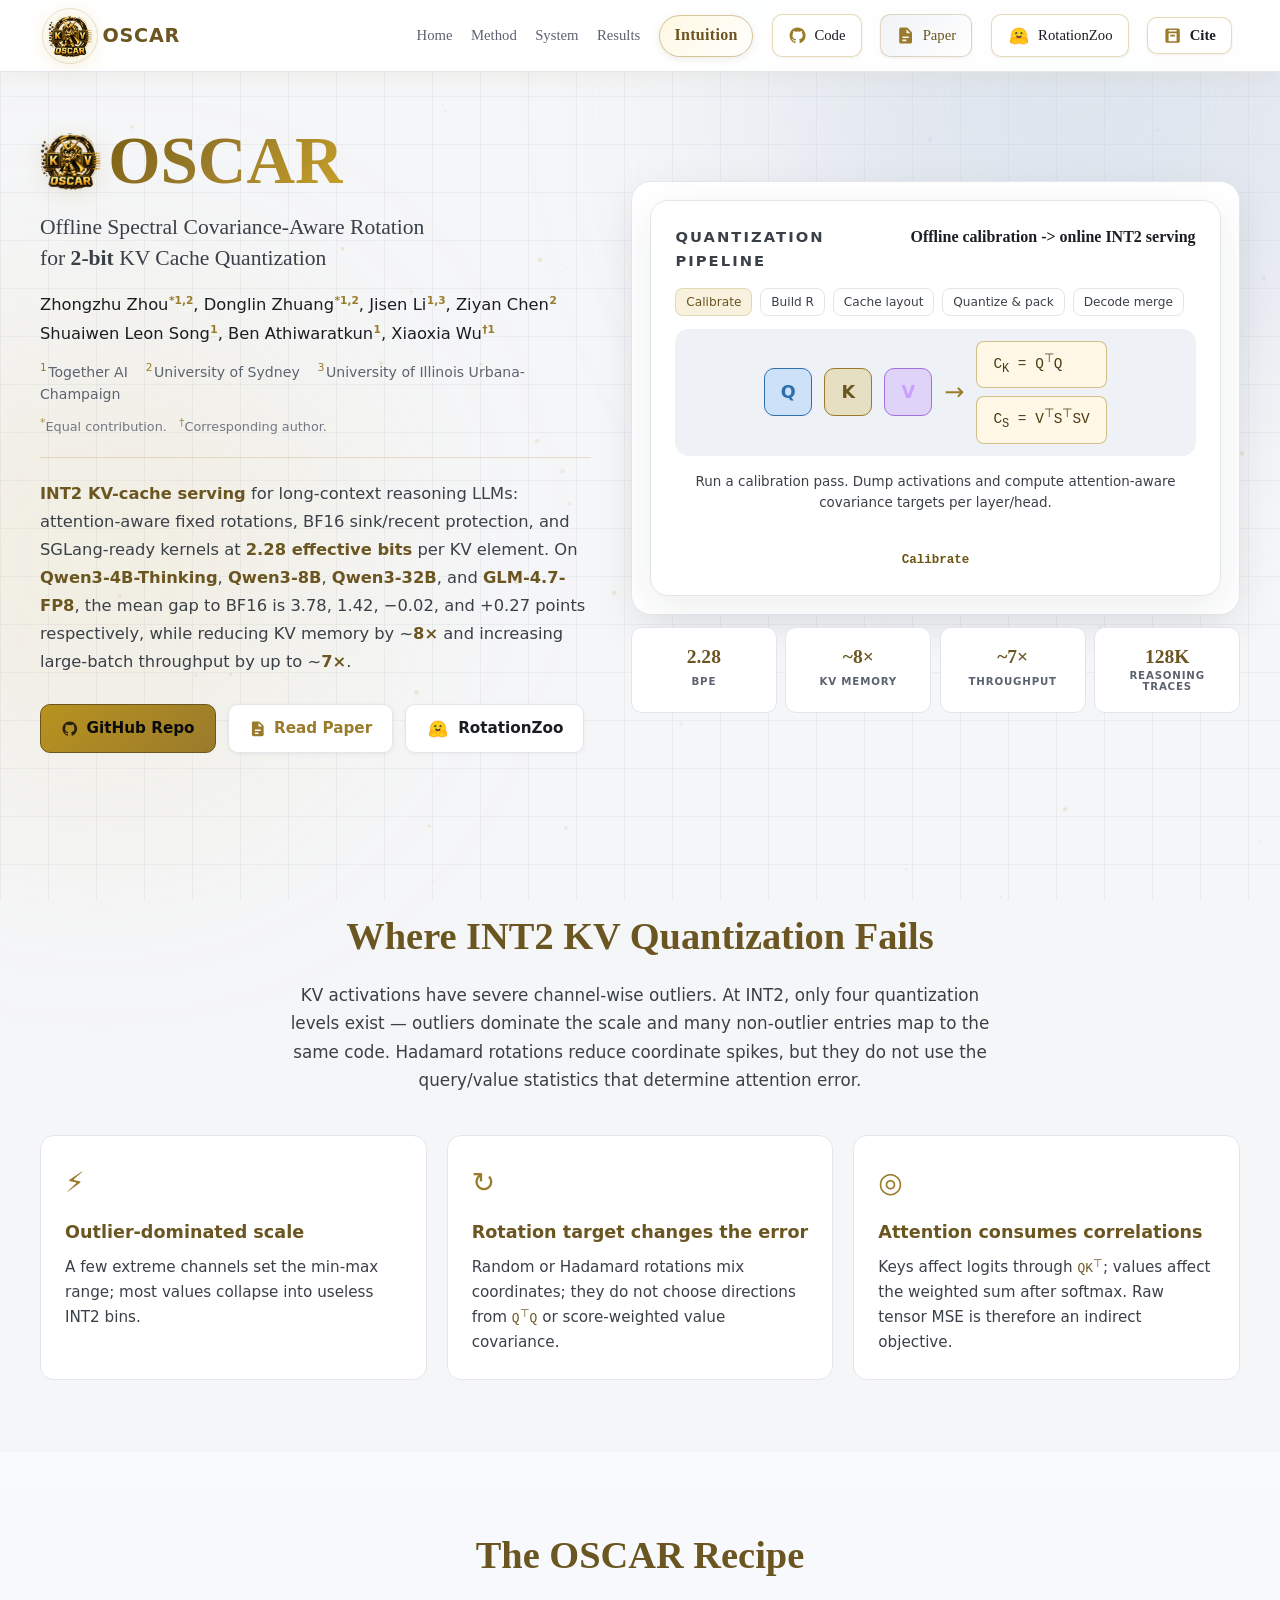
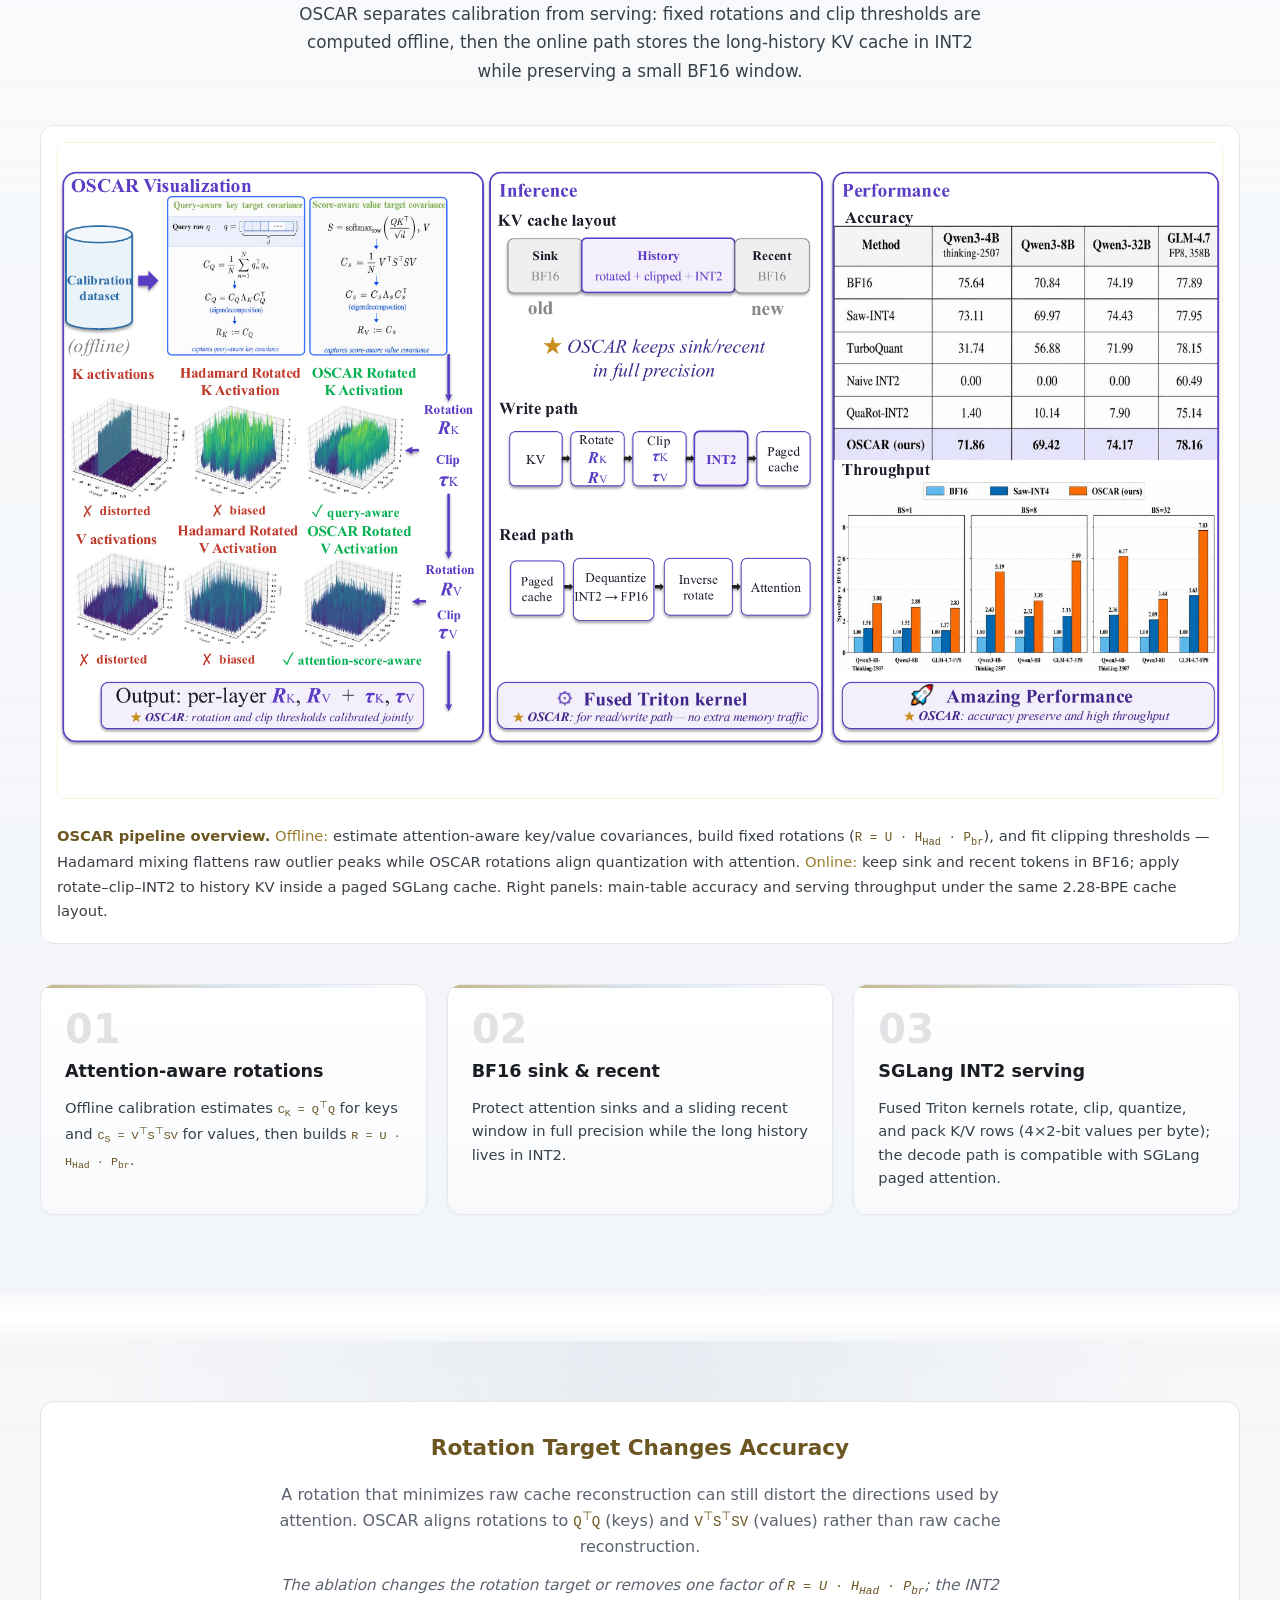
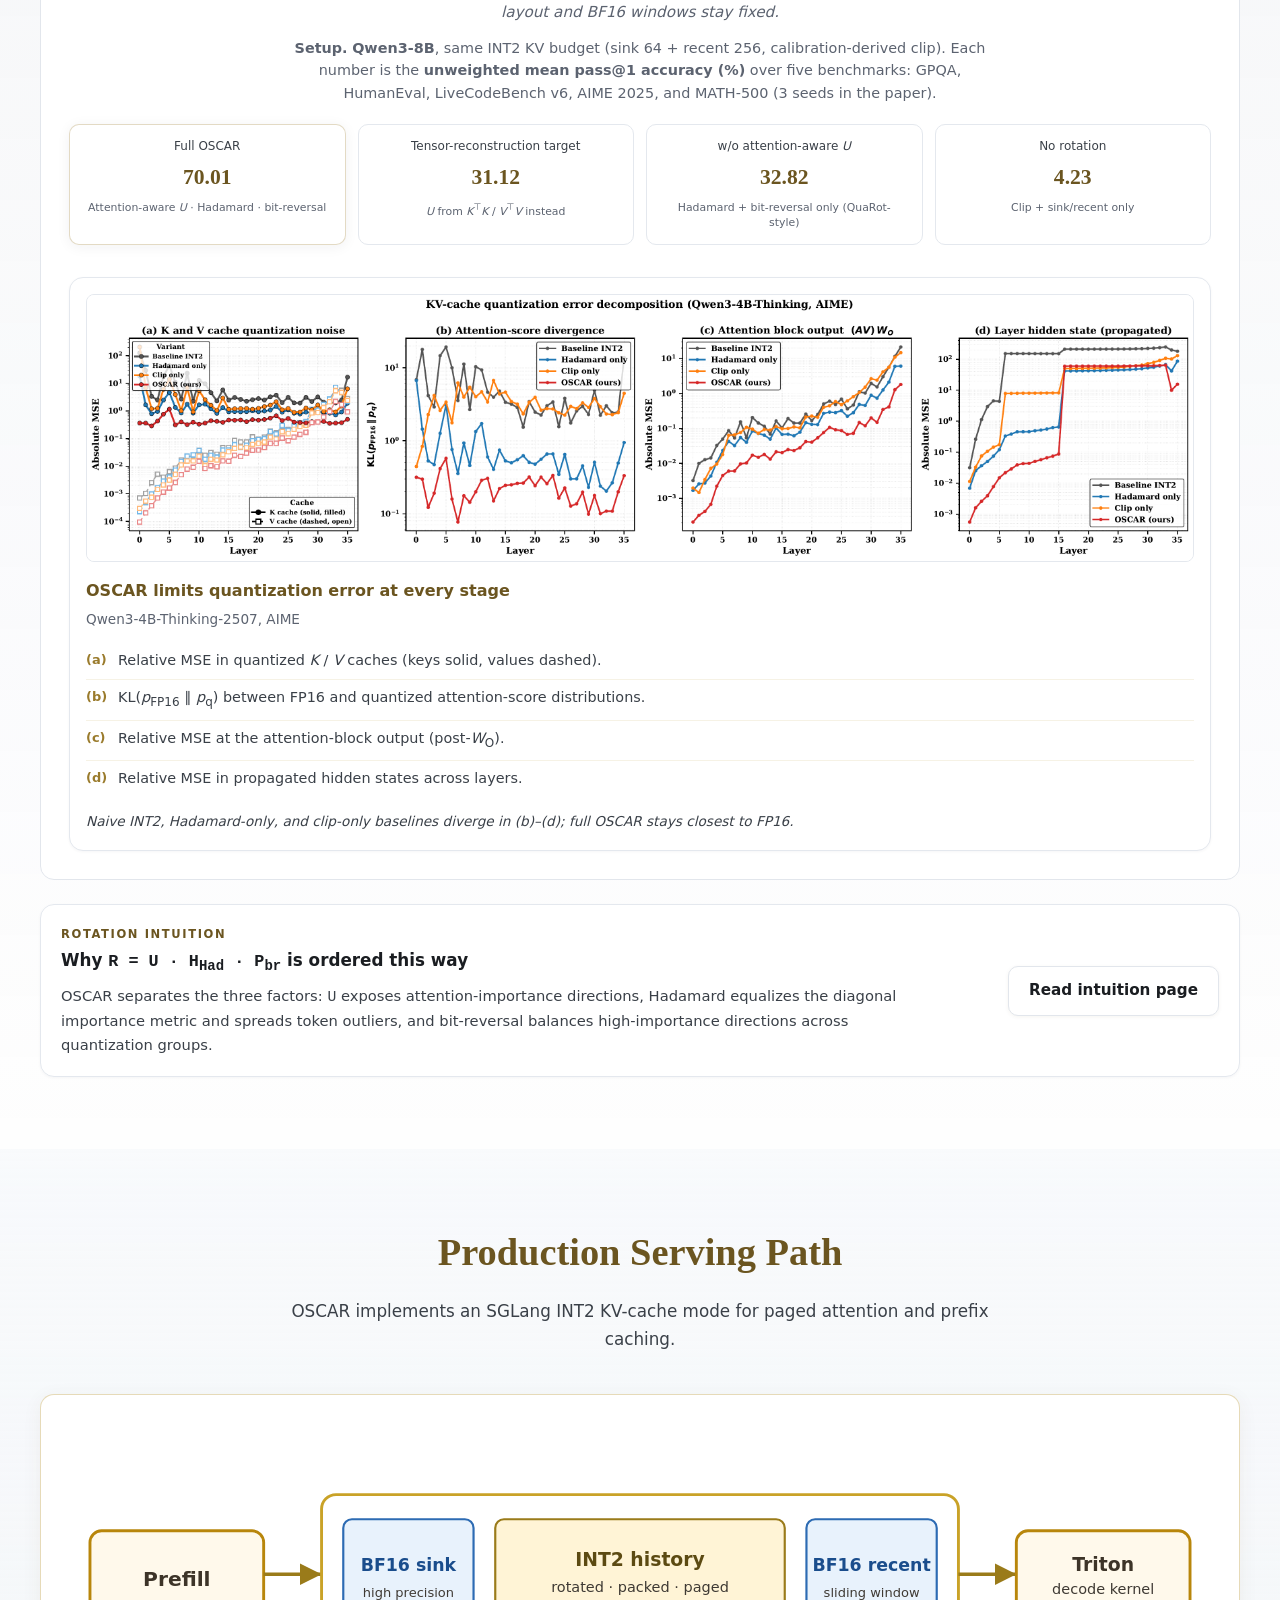
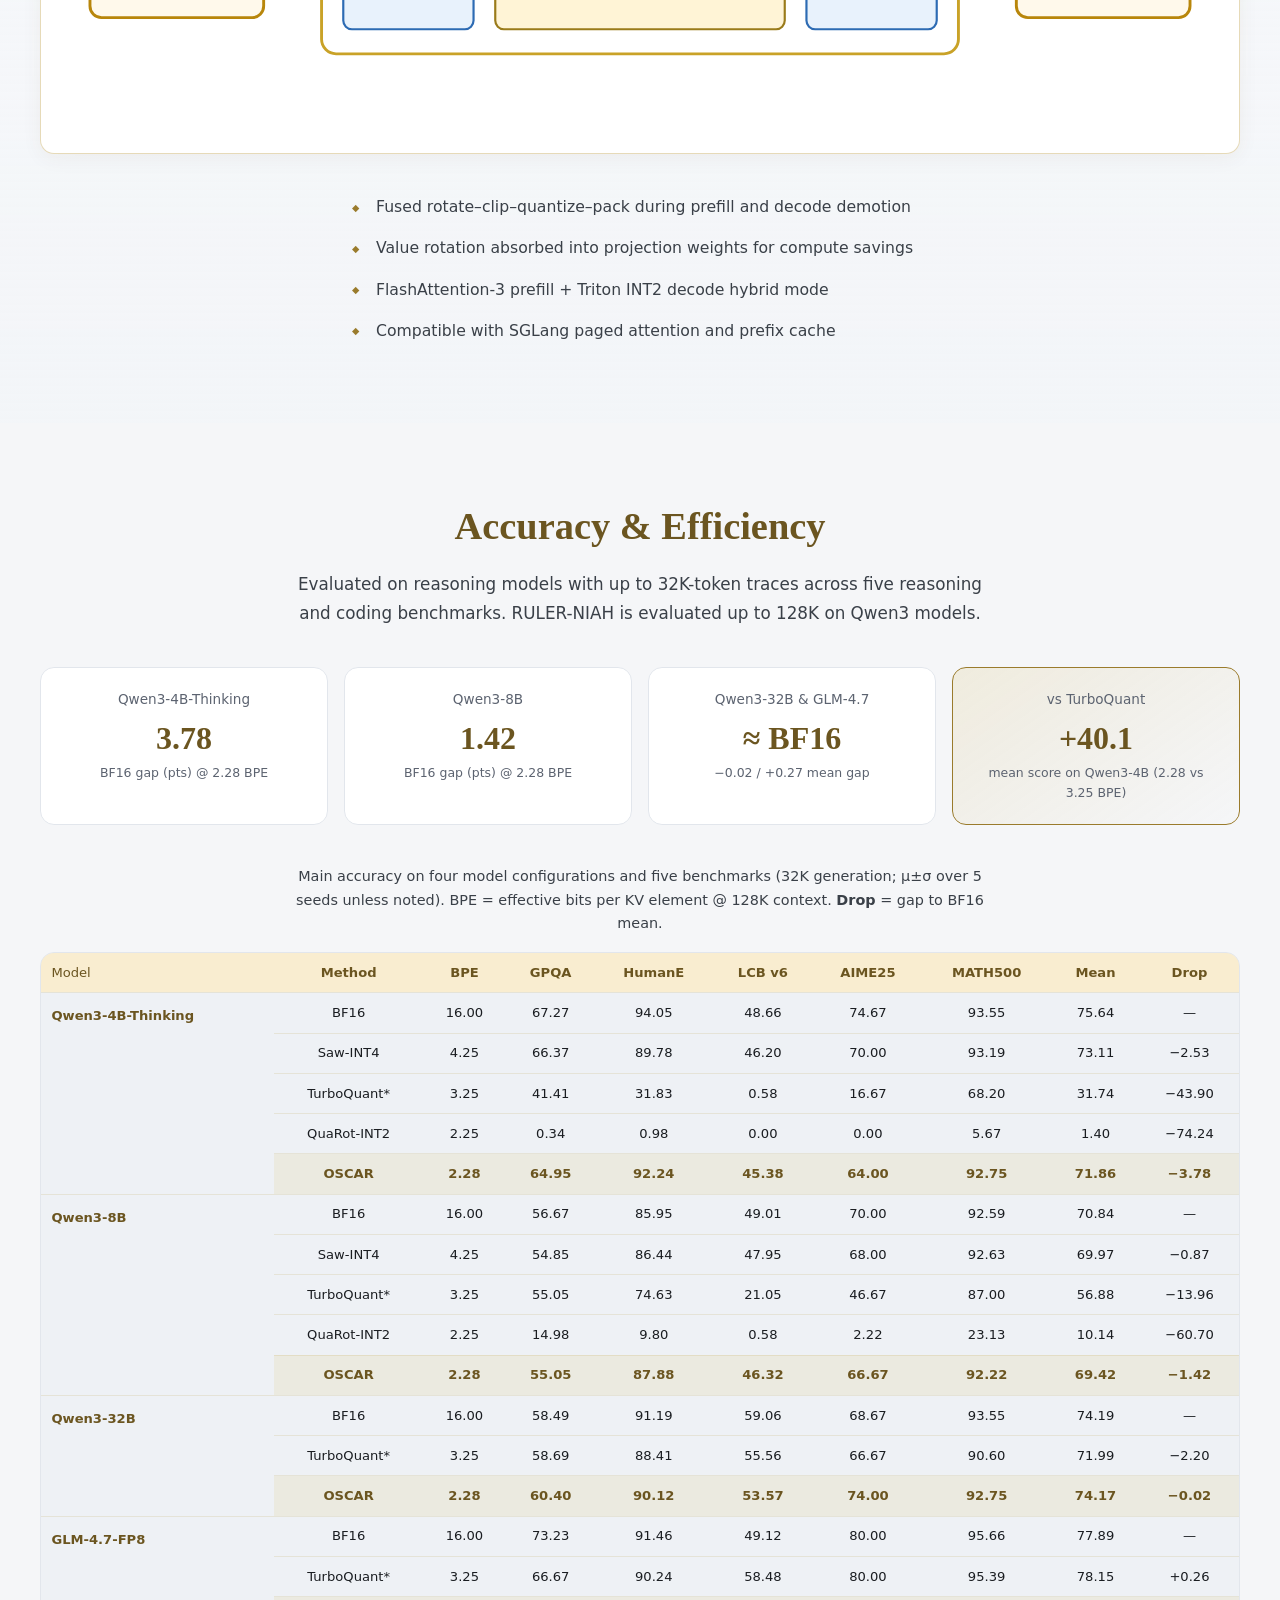
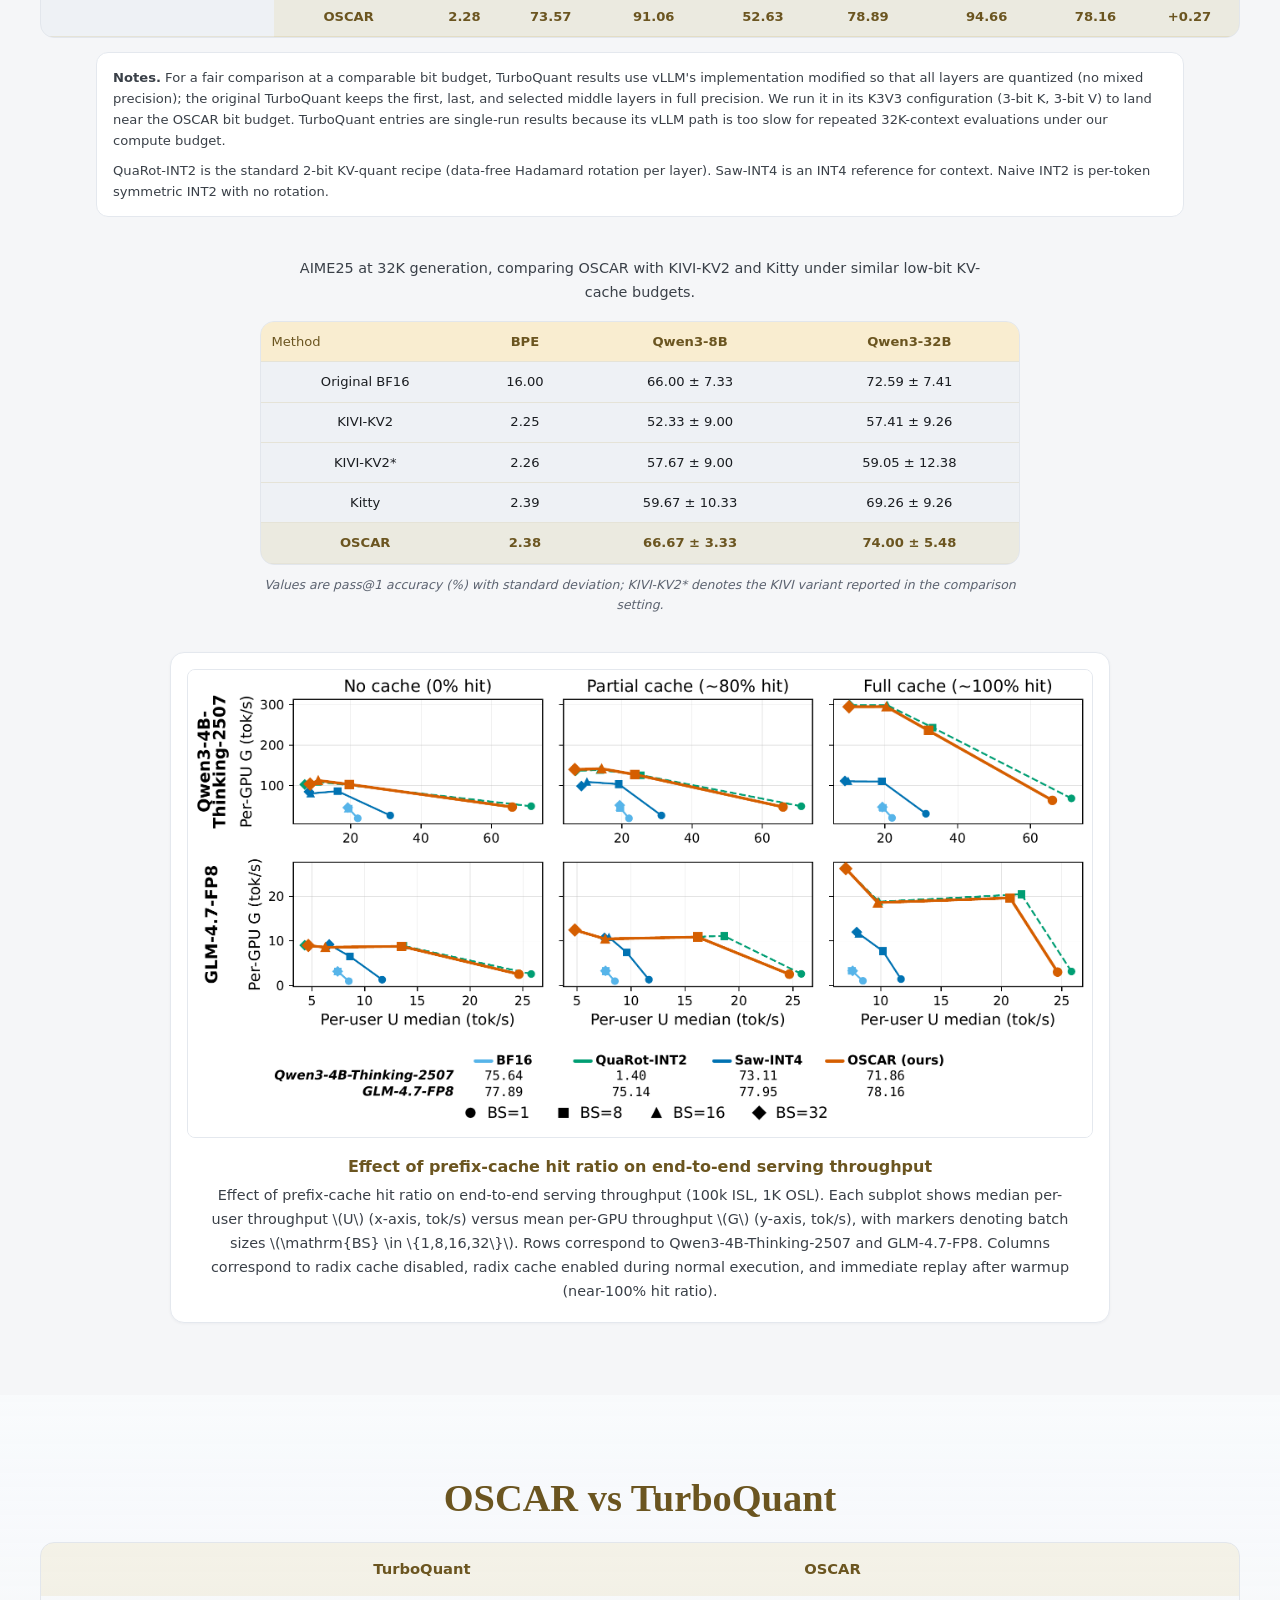
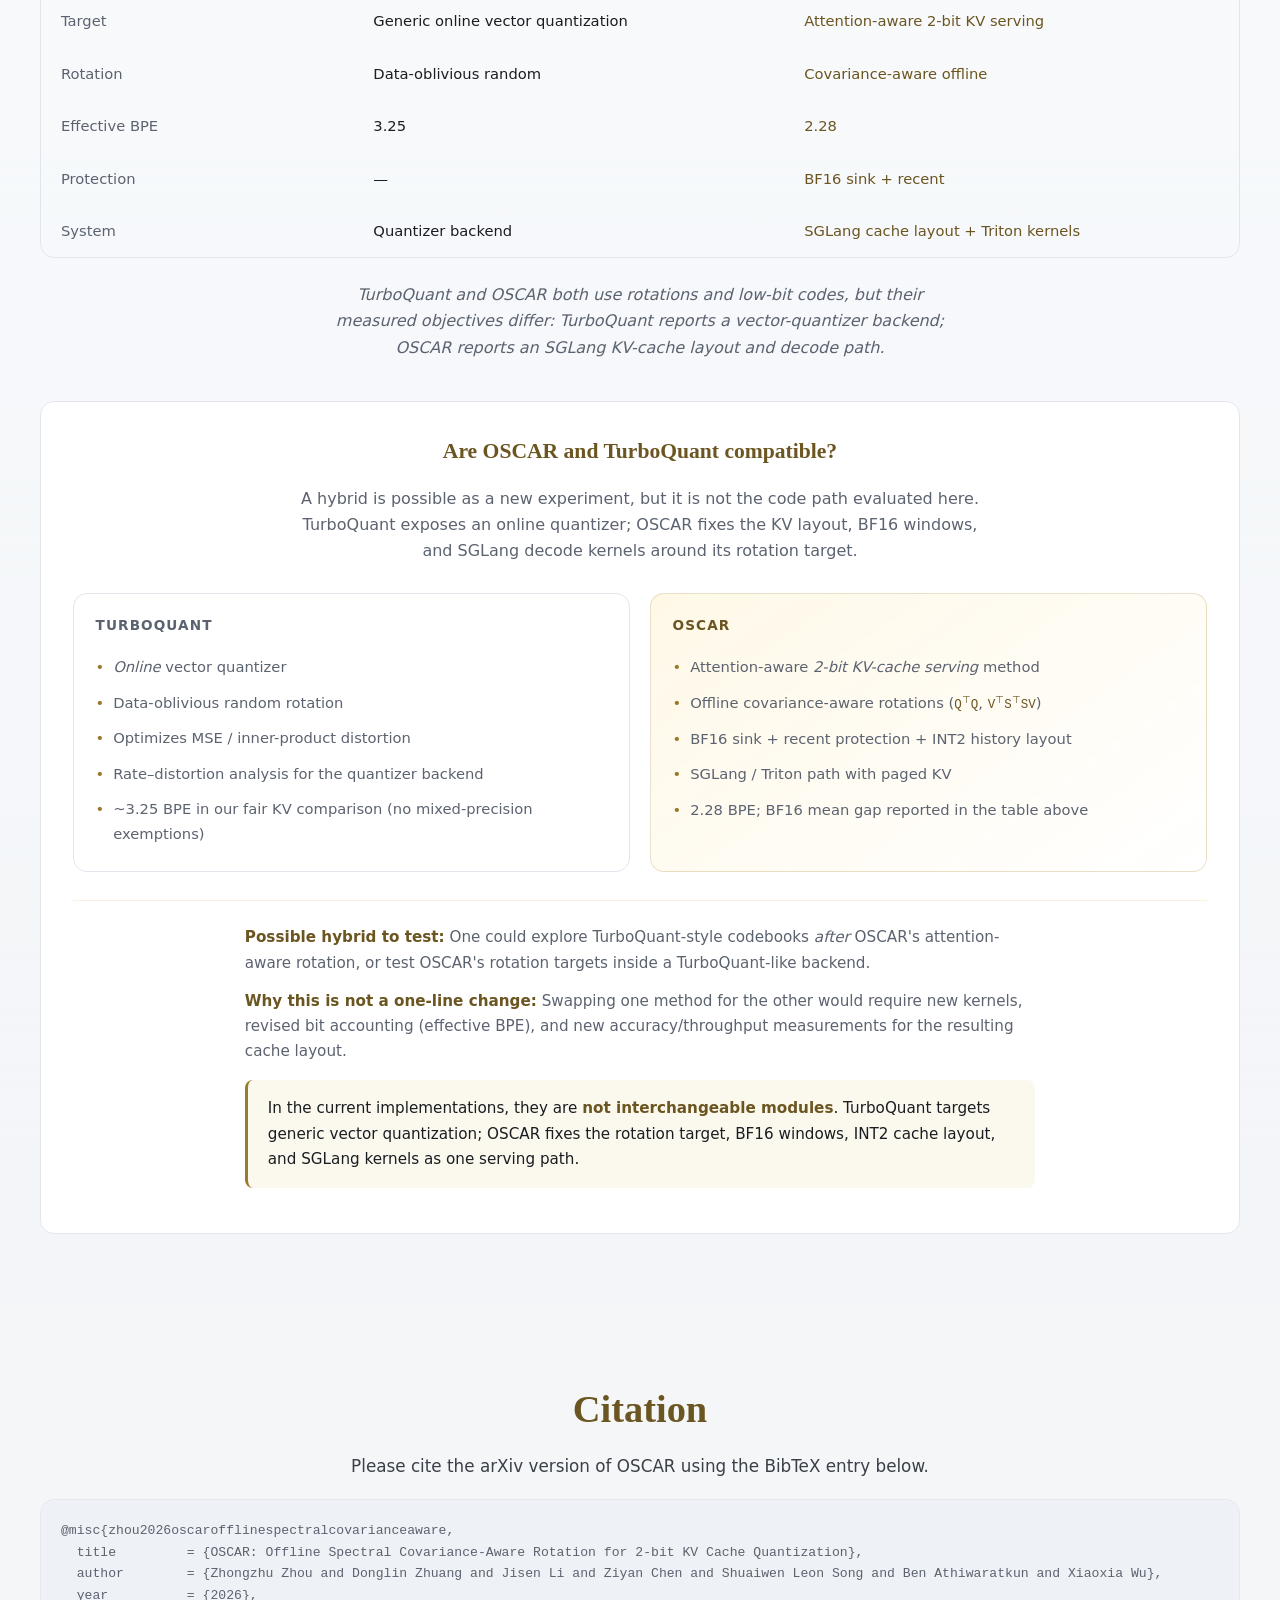
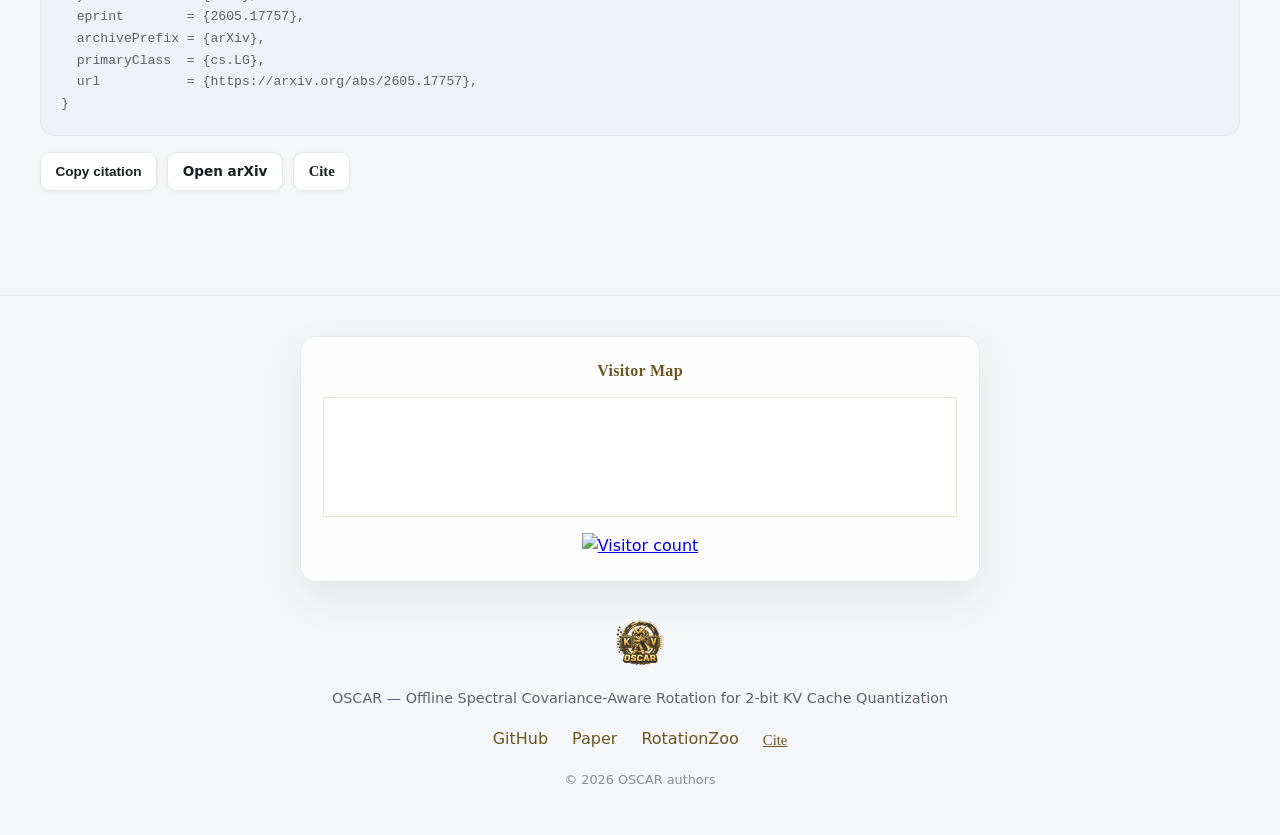
==== commit 609782b1: "Update OSCAR project website" ====
--- a/index.html
+++ b/index.html
@@ -522,6 +522,34 @@
           </div>
         </div>
 
+        <div class="table-wrap table-wrap-compact reveal">
+          <p class="table-caption">
+            AIME25 at 32K generation, comparing OSCAR with KIVI-KV2 and Kitty under similar low-bit KV-cache budgets.
+          </p>
+          <div class="table-scroll">
+            <table class="results-table compact-results-table">
+              <thead>
+                <tr>
+                  <th>Method</th>
+                  <th>BPE</th>
+                  <th>Qwen3-8B</th>
+                  <th>Qwen3-32B</th>
+                </tr>
+              </thead>
+              <tbody>
+                <tr><td>Original BF16</td><td>16.00</td><td>66.00 &plusmn; 7.33</td><td>72.59 &plusmn; 7.41</td></tr>
+                <tr><td>KIVI-KV2</td><td>2.25</td><td>52.33 &plusmn; 9.00</td><td>57.41 &plusmn; 9.26</td></tr>
+                <tr><td>KIVI-KV2*</td><td>2.26</td><td>57.67 &plusmn; 9.00</td><td>59.05 &plusmn; 12.38</td></tr>
+                <tr><td>Kitty</td><td>2.39</td><td>59.67 &plusmn; 10.33</td><td>69.26 &plusmn; 9.26</td></tr>
+                <tr class="highlight-row"><td><strong>OSCAR</strong></td><td><strong>2.38</strong></td><td><strong>66.67 &plusmn; 3.33</strong></td><td><strong>74.00 &plusmn; 5.48</strong></td></tr>
+              </tbody>
+            </table>
+          </div>
+          <p class="table-footnote">
+            Values are pass@1 accuracy (%) with standard deviation; KIVI-KV2* denotes the KIVI variant reported in the comparison setting.
+          </p>
+        </div>
+
         <figure class="figure-block throughput-figure reveal">
           <img src="assets/figure6_prefix_cache_throughput.png" alt="Effect of prefix-cache hit ratio on end-to-end serving throughput" loading="lazy">
           <figcaption>
--- a/styles.css
+++ b/styles.css
@@ -1112,6 +1112,11 @@
   margin: 2.5rem 0;
 }
 
+.table-wrap-compact {
+  width: min(760px, 100%);
+  margin: 2.25rem auto;
+}
+
 .table-caption {
   text-align: center;
   color: var(--text-secondary);
@@ -1135,6 +1140,10 @@
   min-width: 720px;
   border-collapse: collapse;
   font-size: 0.82rem;
+}
+
+.compact-results-table {
+  min-width: 560px;
 }
 
 .results-table th,
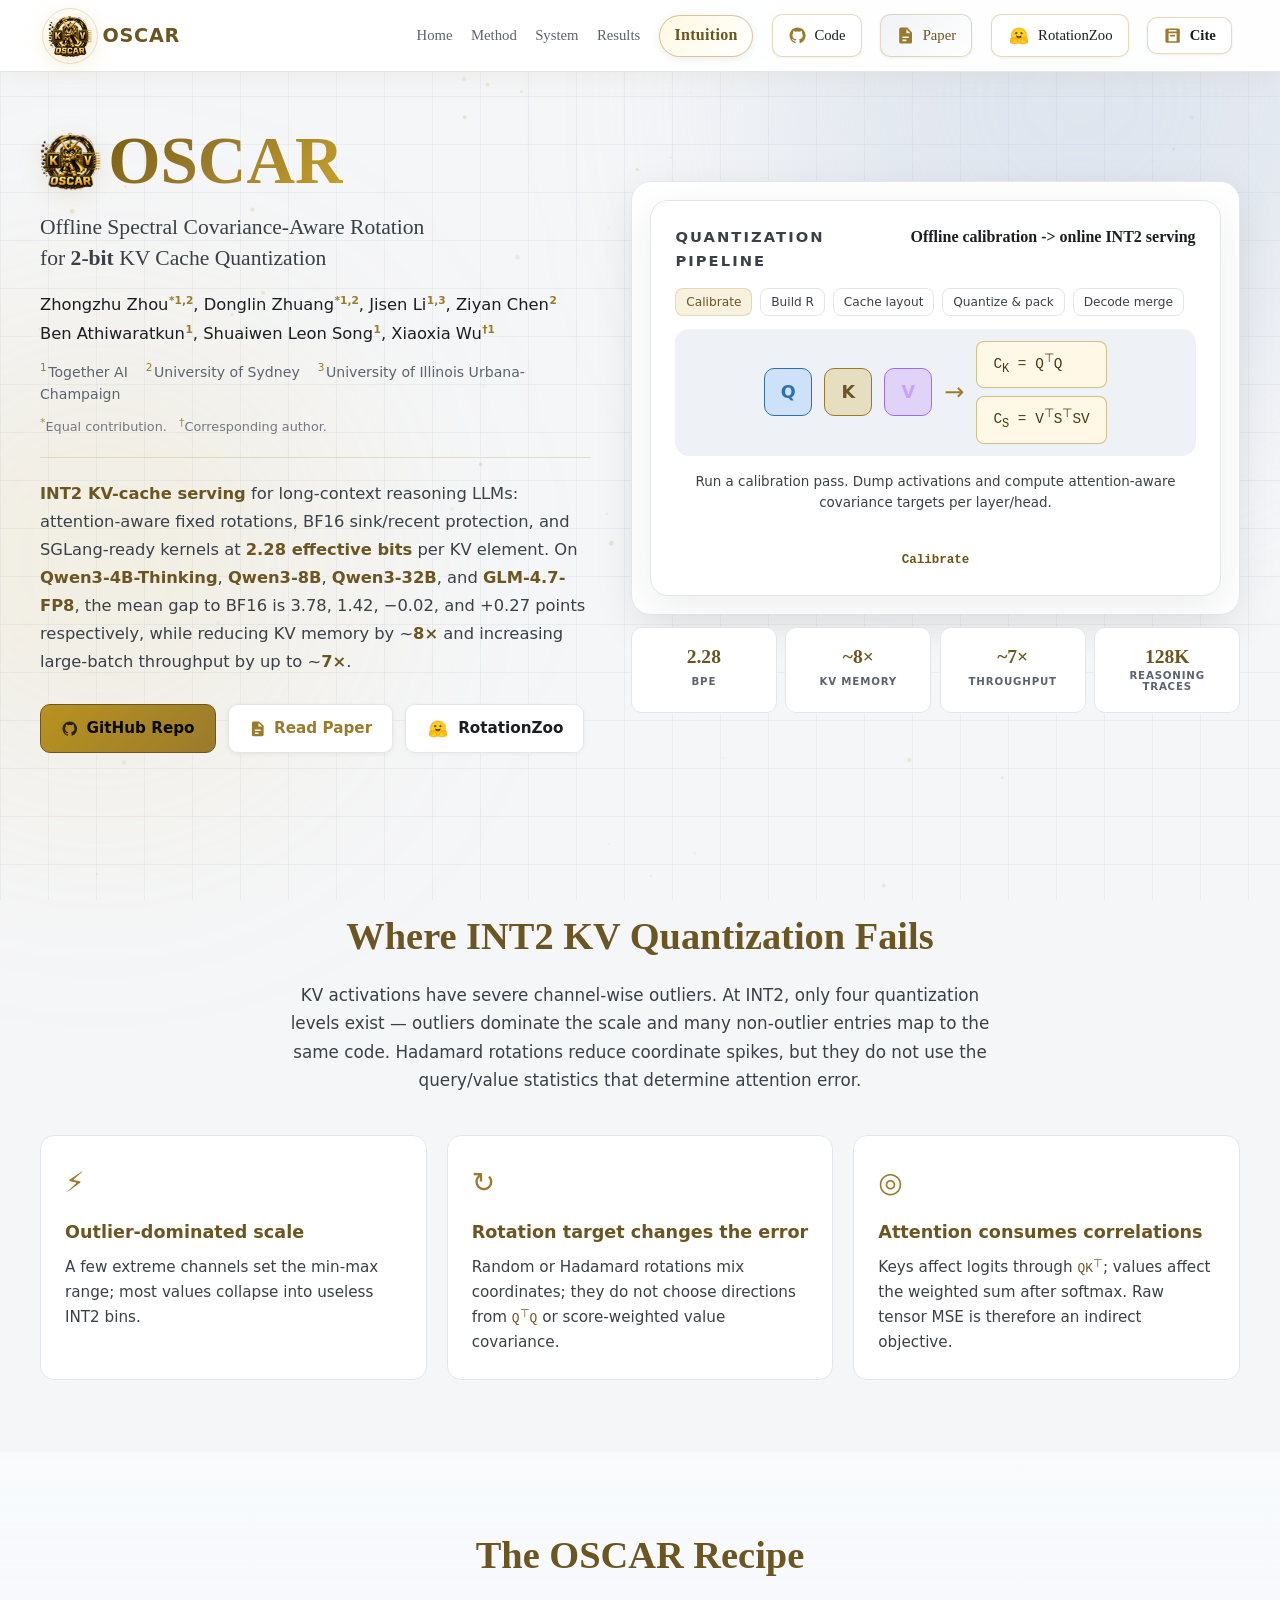
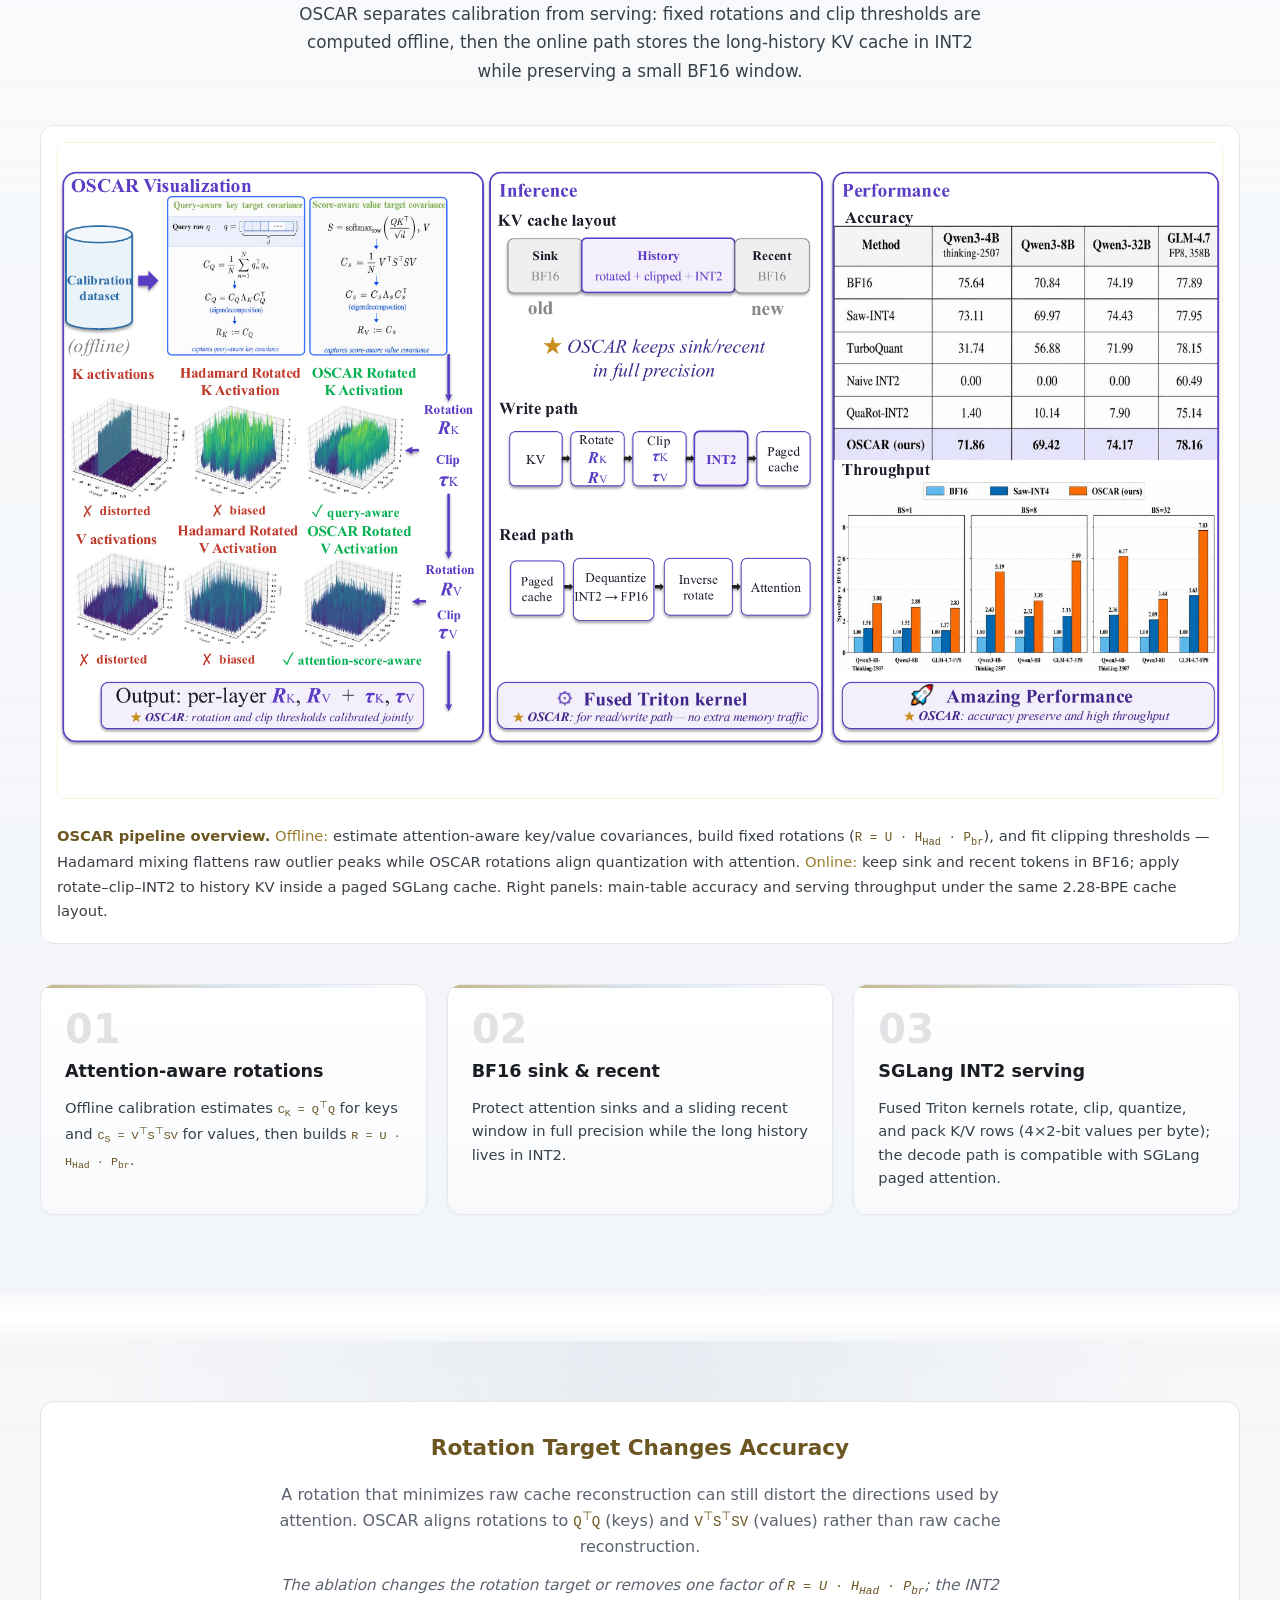
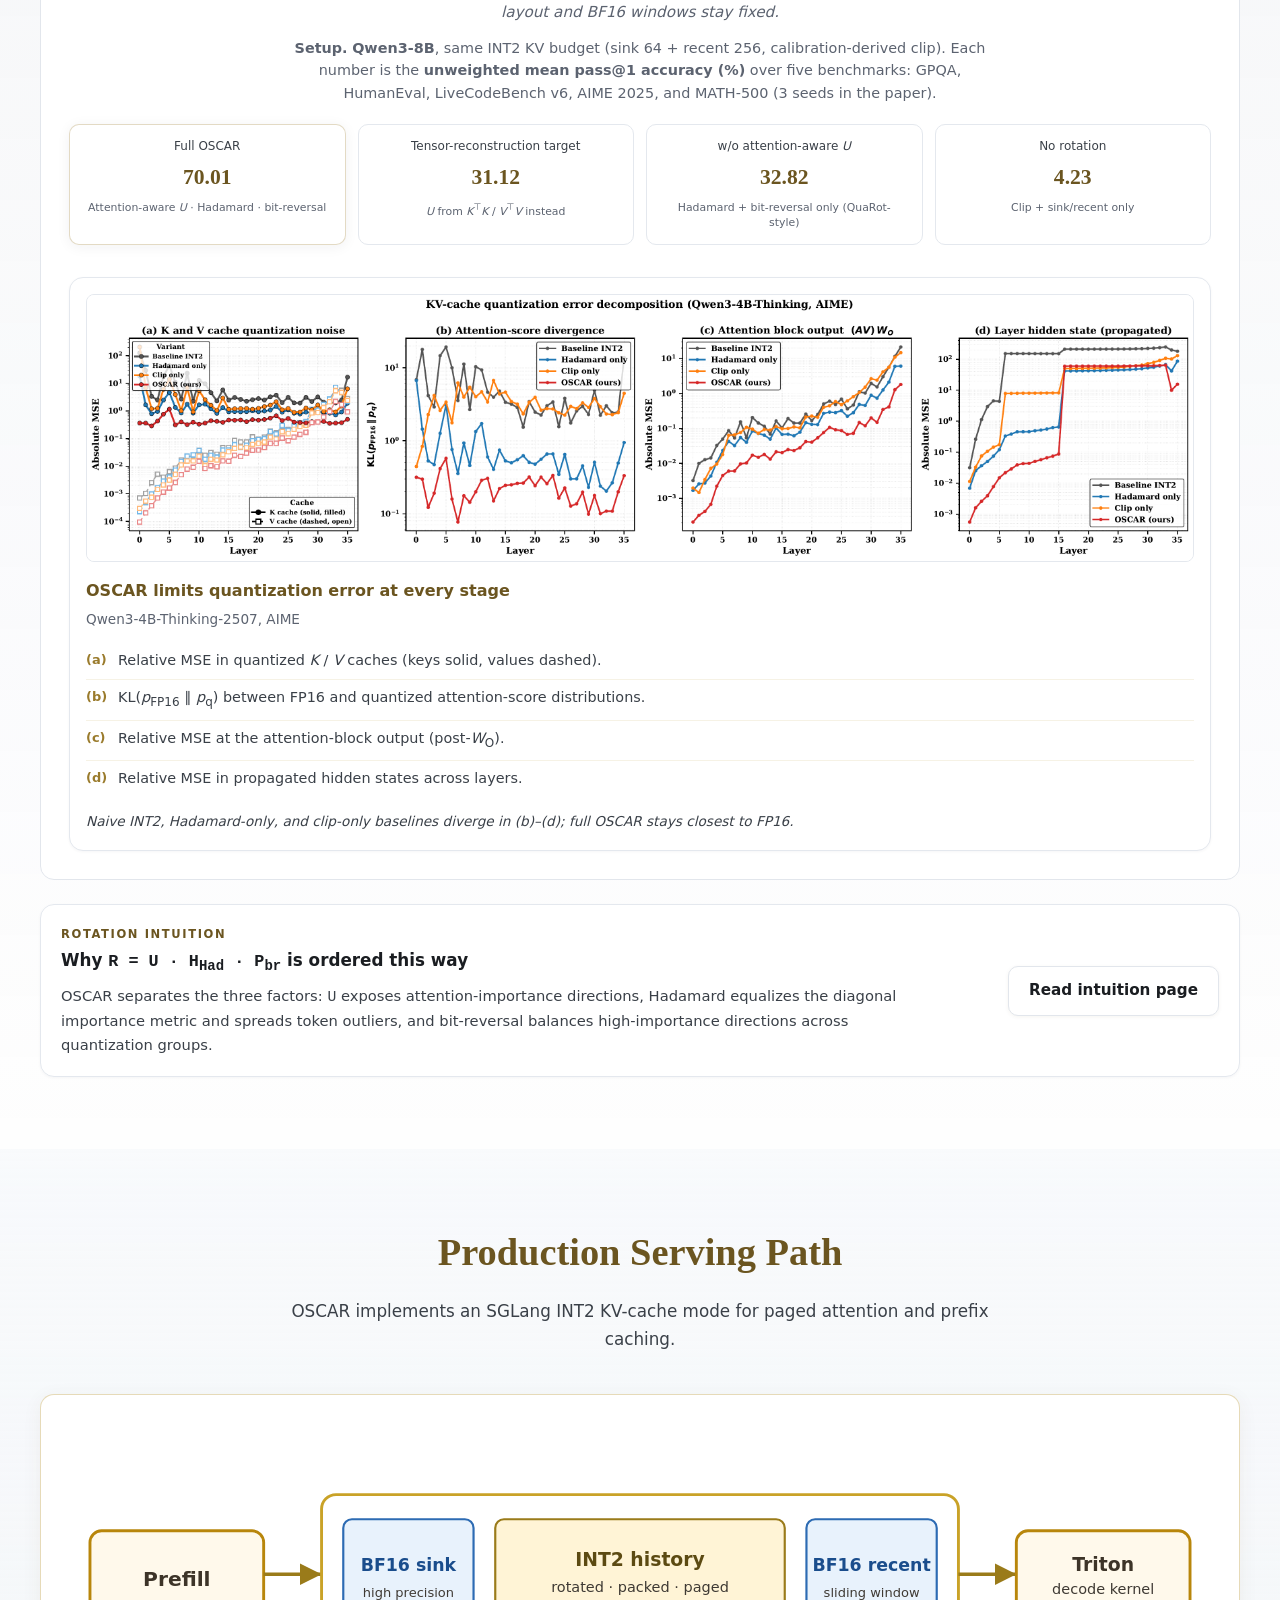
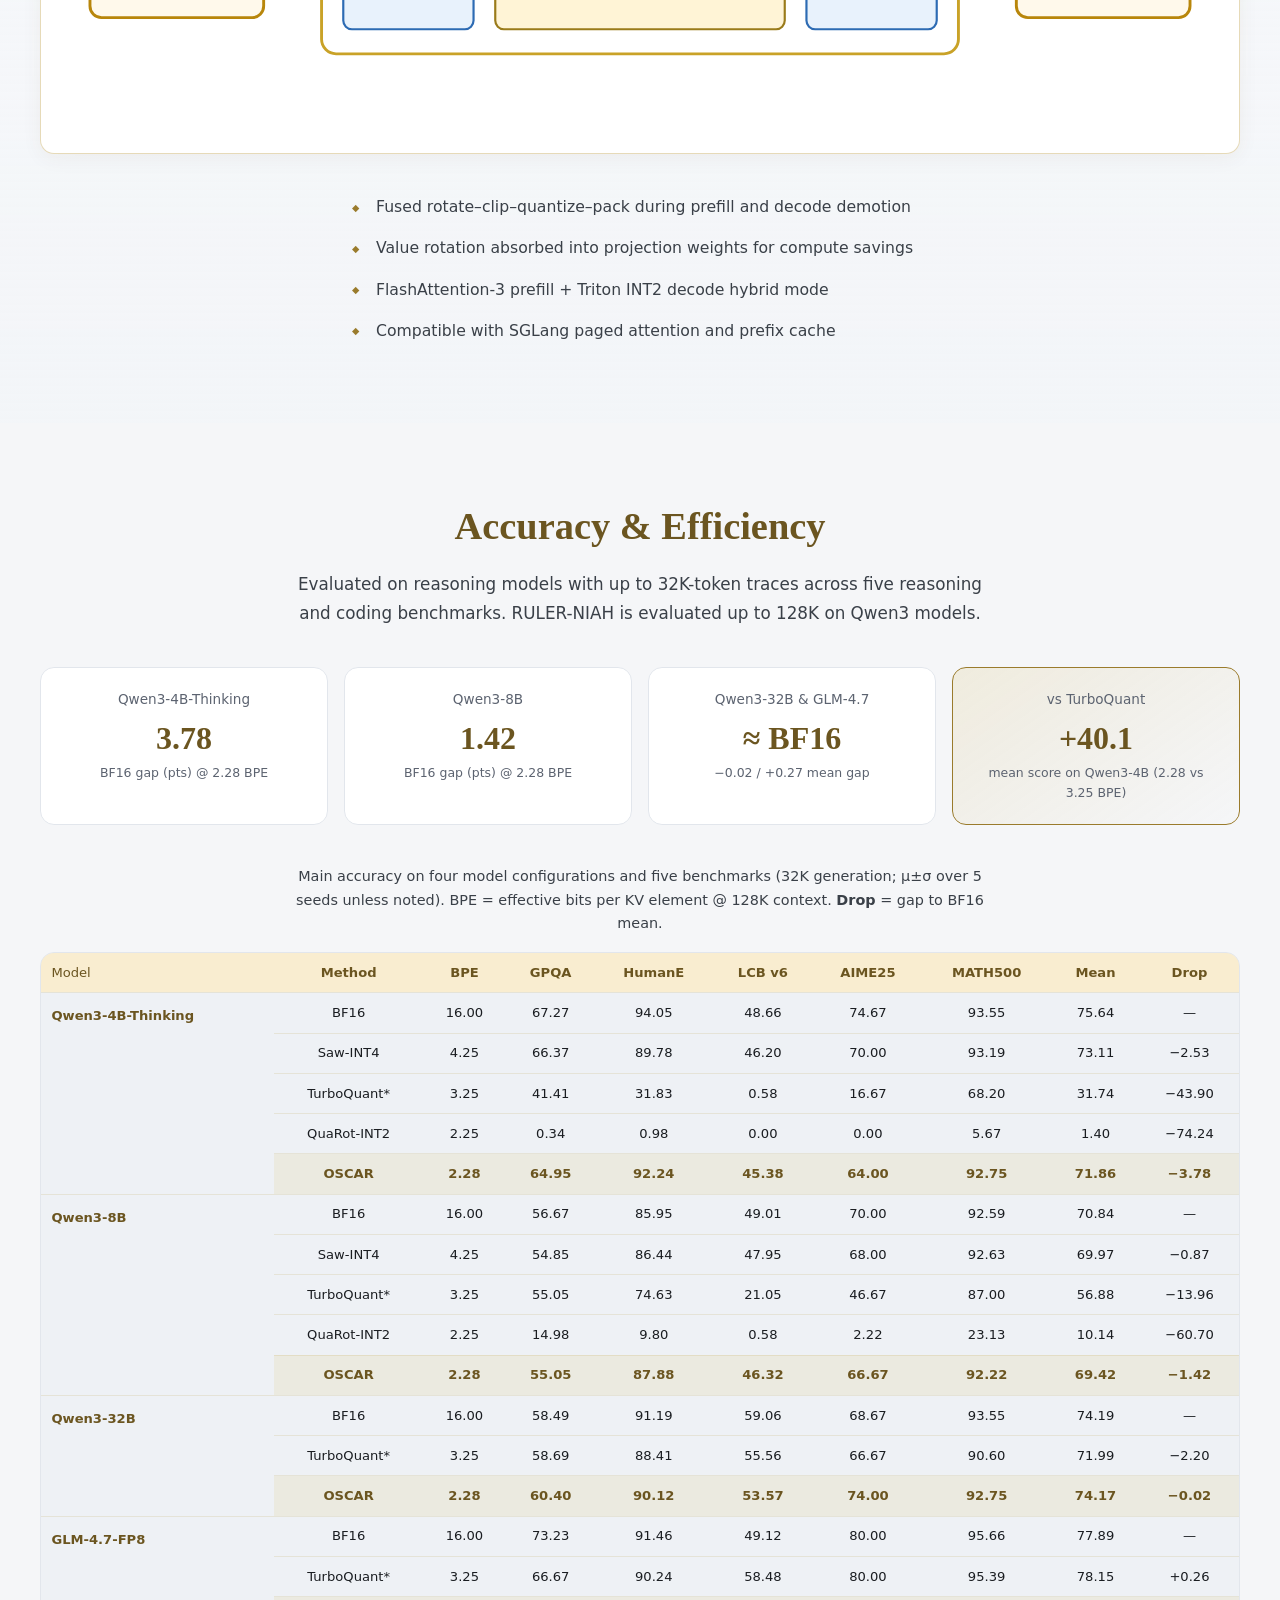
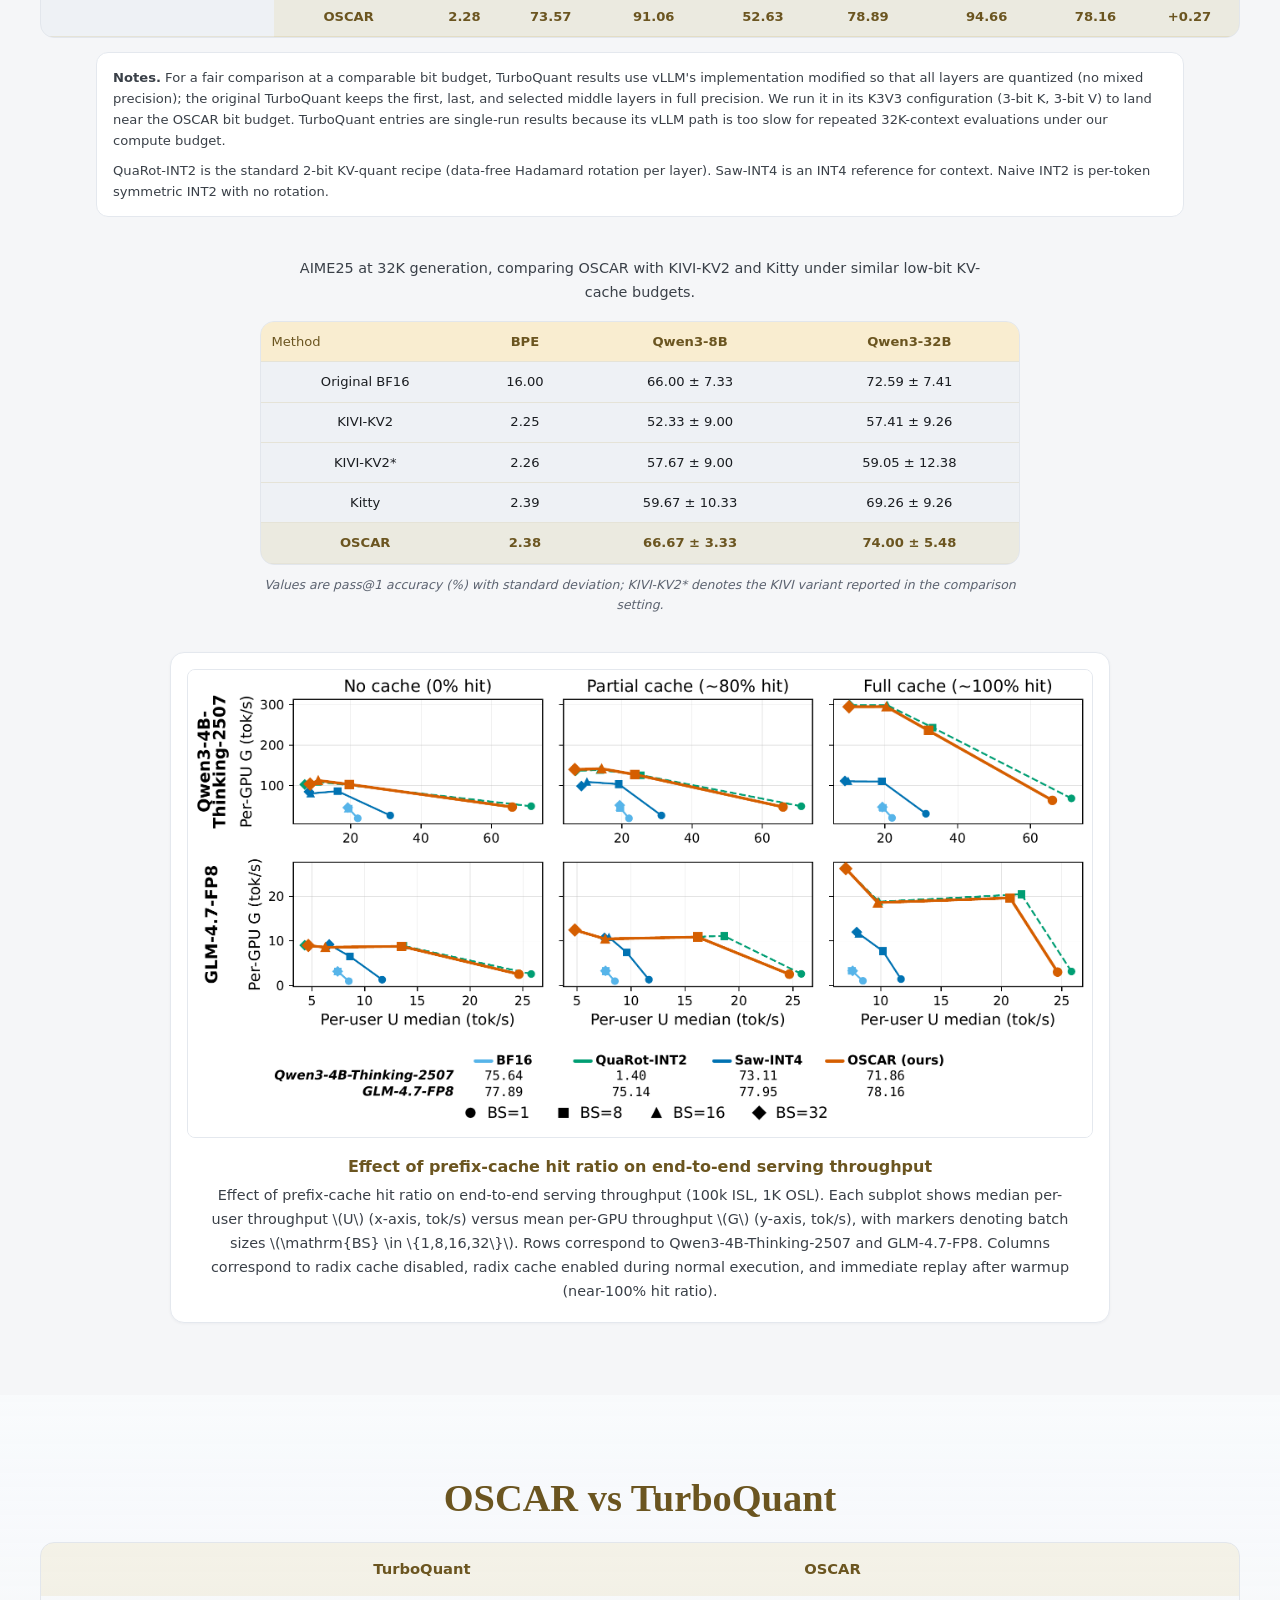
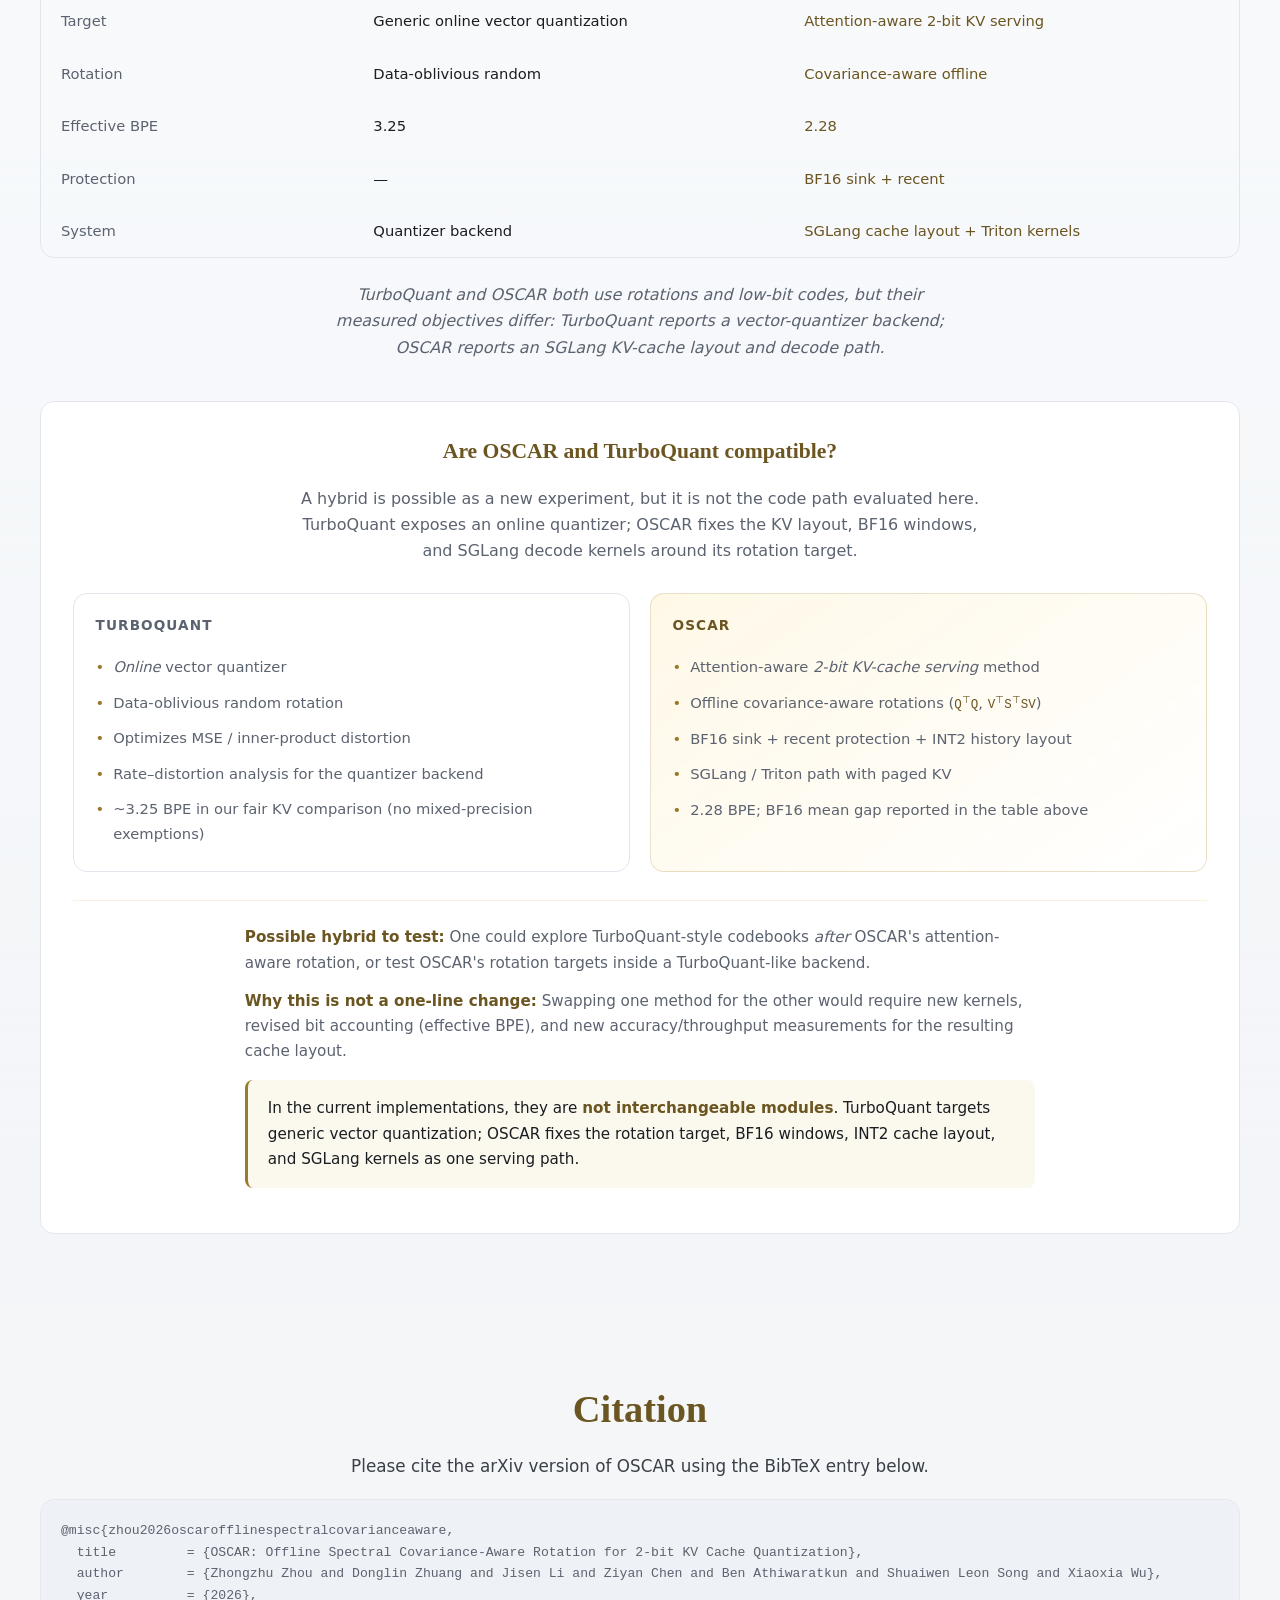
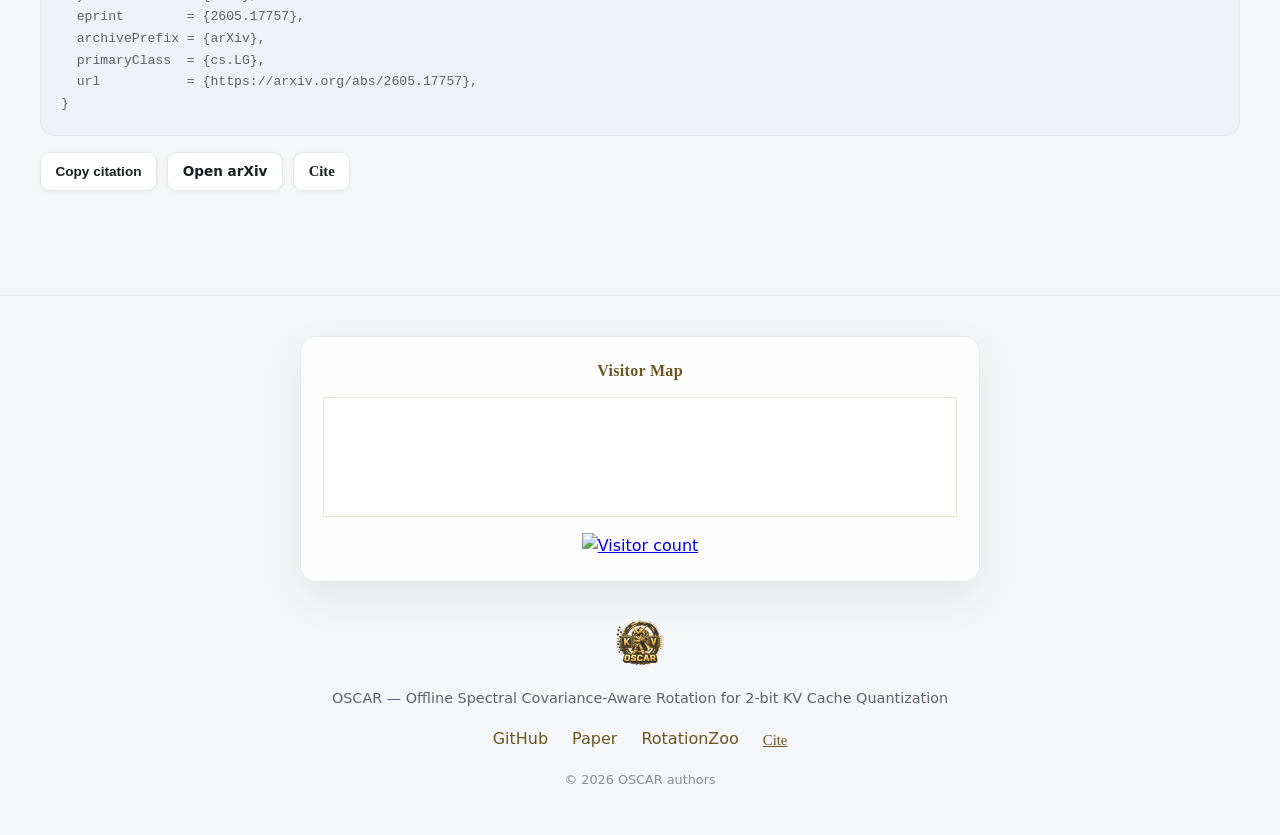
==== commit d69c24bb: "Update OSCAR project website" ====
--- a/index.html
+++ b/index.html
@@ -83,8 +83,8 @@
               Donglin Zhuang<sup>*1,2</sup>,
               Jisen Li<sup>1,3</sup>,
               Ziyan Chen<sup>2</sup><br>
+              Ben Athiwaratkun<sup>1</sup>,
               Shuaiwen Leon Song<sup>1</sup>,
-              Ben Athiwaratkun<sup>1</sup>,
               Xiaoxia Wu<sup>†1</sup>
             </p>
             <p class="affiliations">
@@ -662,7 +662,7 @@
         <p class="citation-lead reveal">Please cite the arXiv version of OSCAR using the BibTeX entry below.</p>
         <pre class="bibtex reveal" id="bibtex">@misc{zhou2026oscarofflinespectralcovarianceaware,
   title         = {OSCAR: Offline Spectral Covariance-Aware Rotation for 2-bit KV Cache Quantization},
-  author        = {Zhongzhu Zhou and Donglin Zhuang and Jisen Li and Ziyan Chen and Shuaiwen Leon Song and Ben Athiwaratkun and Xiaoxia Wu},
+  author        = {Zhongzhu Zhou and Donglin Zhuang and Jisen Li and Ziyan Chen and Ben Athiwaratkun and Shuaiwen Leon Song and Xiaoxia Wu},
   year          = {2026},
   eprint        = {2605.17757},
   archivePrefix = {arXiv},
@@ -687,7 +687,7 @@
       <p class="cite-modal-hint citation-lead">Please cite the arXiv version of OSCAR using this BibTeX entry.</p>
       <pre class="bibtex bibtex-modal" id="bibtexModal">@misc{zhou2026oscarofflinespectralcovarianceaware,
   title         = {OSCAR: Offline Spectral Covariance-Aware Rotation for 2-bit KV Cache Quantization},
-  author        = {Zhongzhu Zhou and Donglin Zhuang and Jisen Li and Ziyan Chen and Shuaiwen Leon Song and Ben Athiwaratkun and Xiaoxia Wu},
+  author        = {Zhongzhu Zhou and Donglin Zhuang and Jisen Li and Ziyan Chen and Ben Athiwaratkun and Shuaiwen Leon Song and Xiaoxia Wu},
   year          = {2026},
   eprint        = {2605.17757},
   archivePrefix = {arXiv},
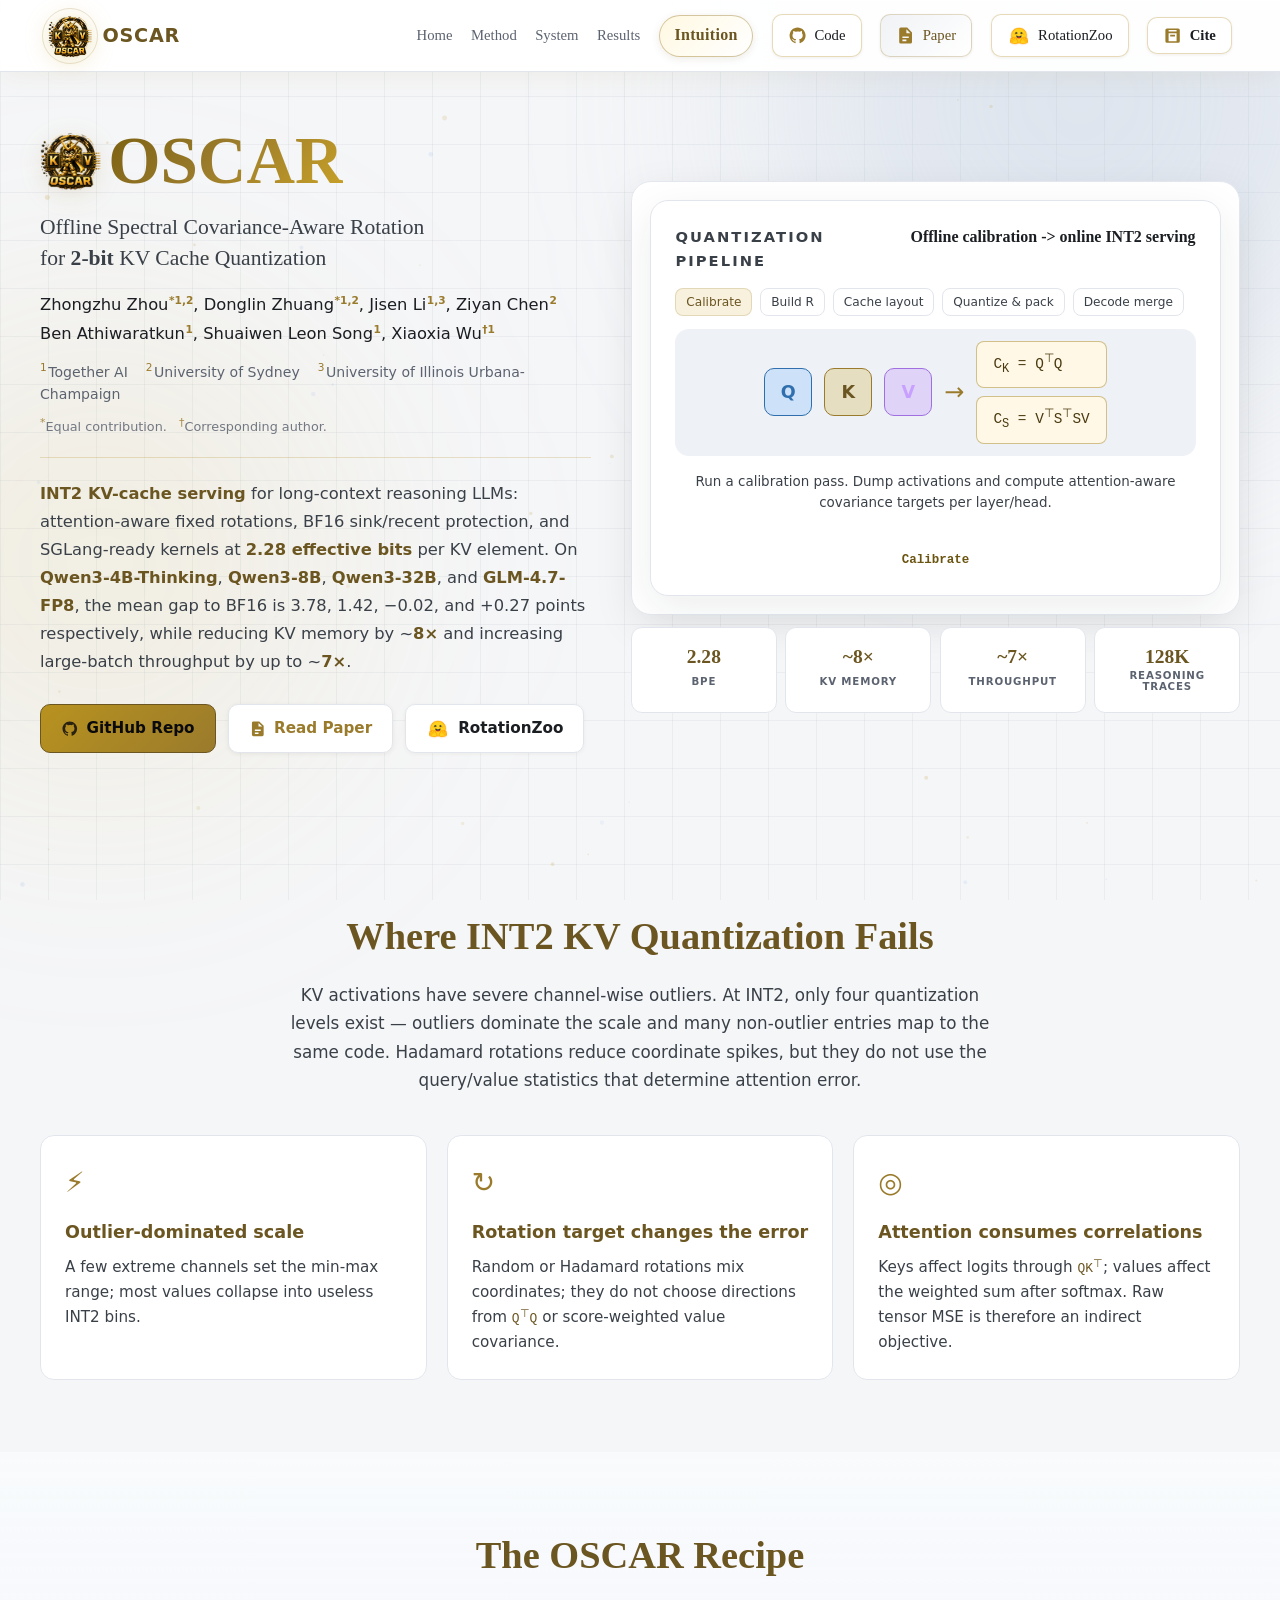
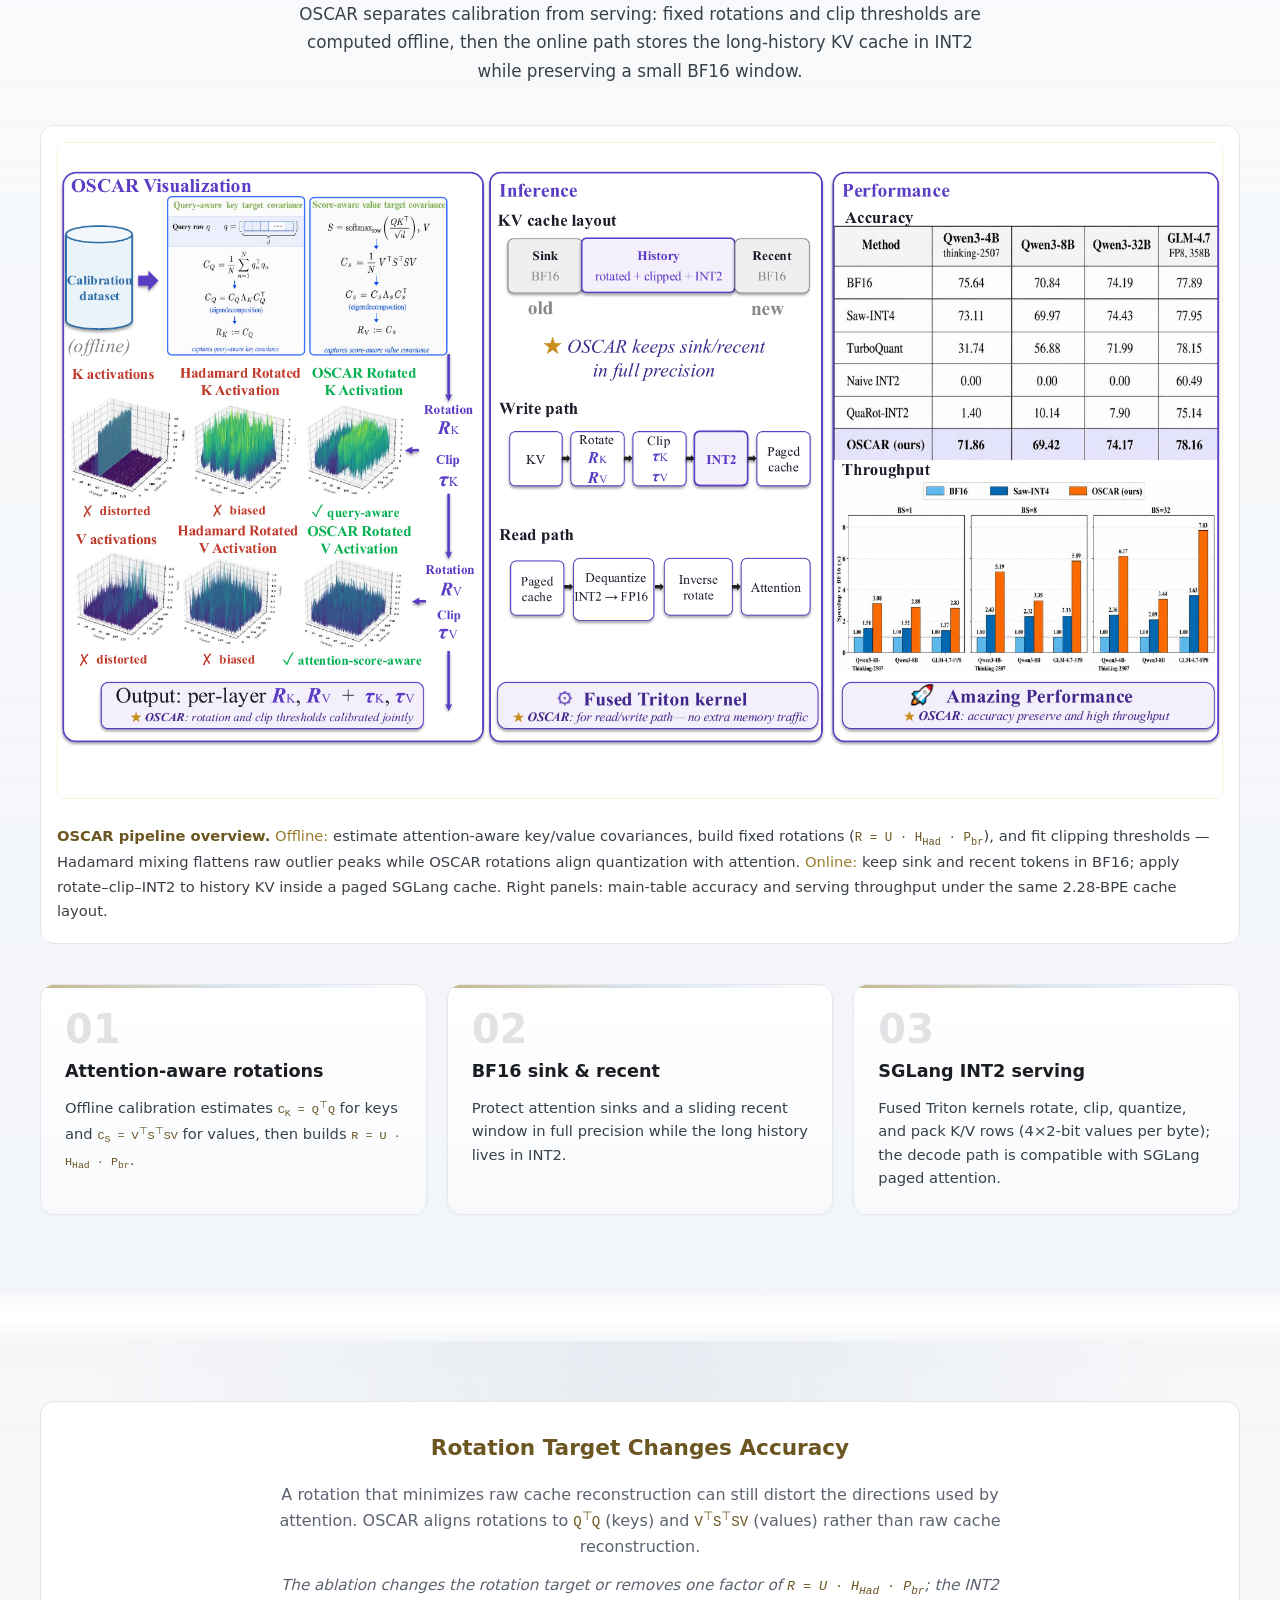
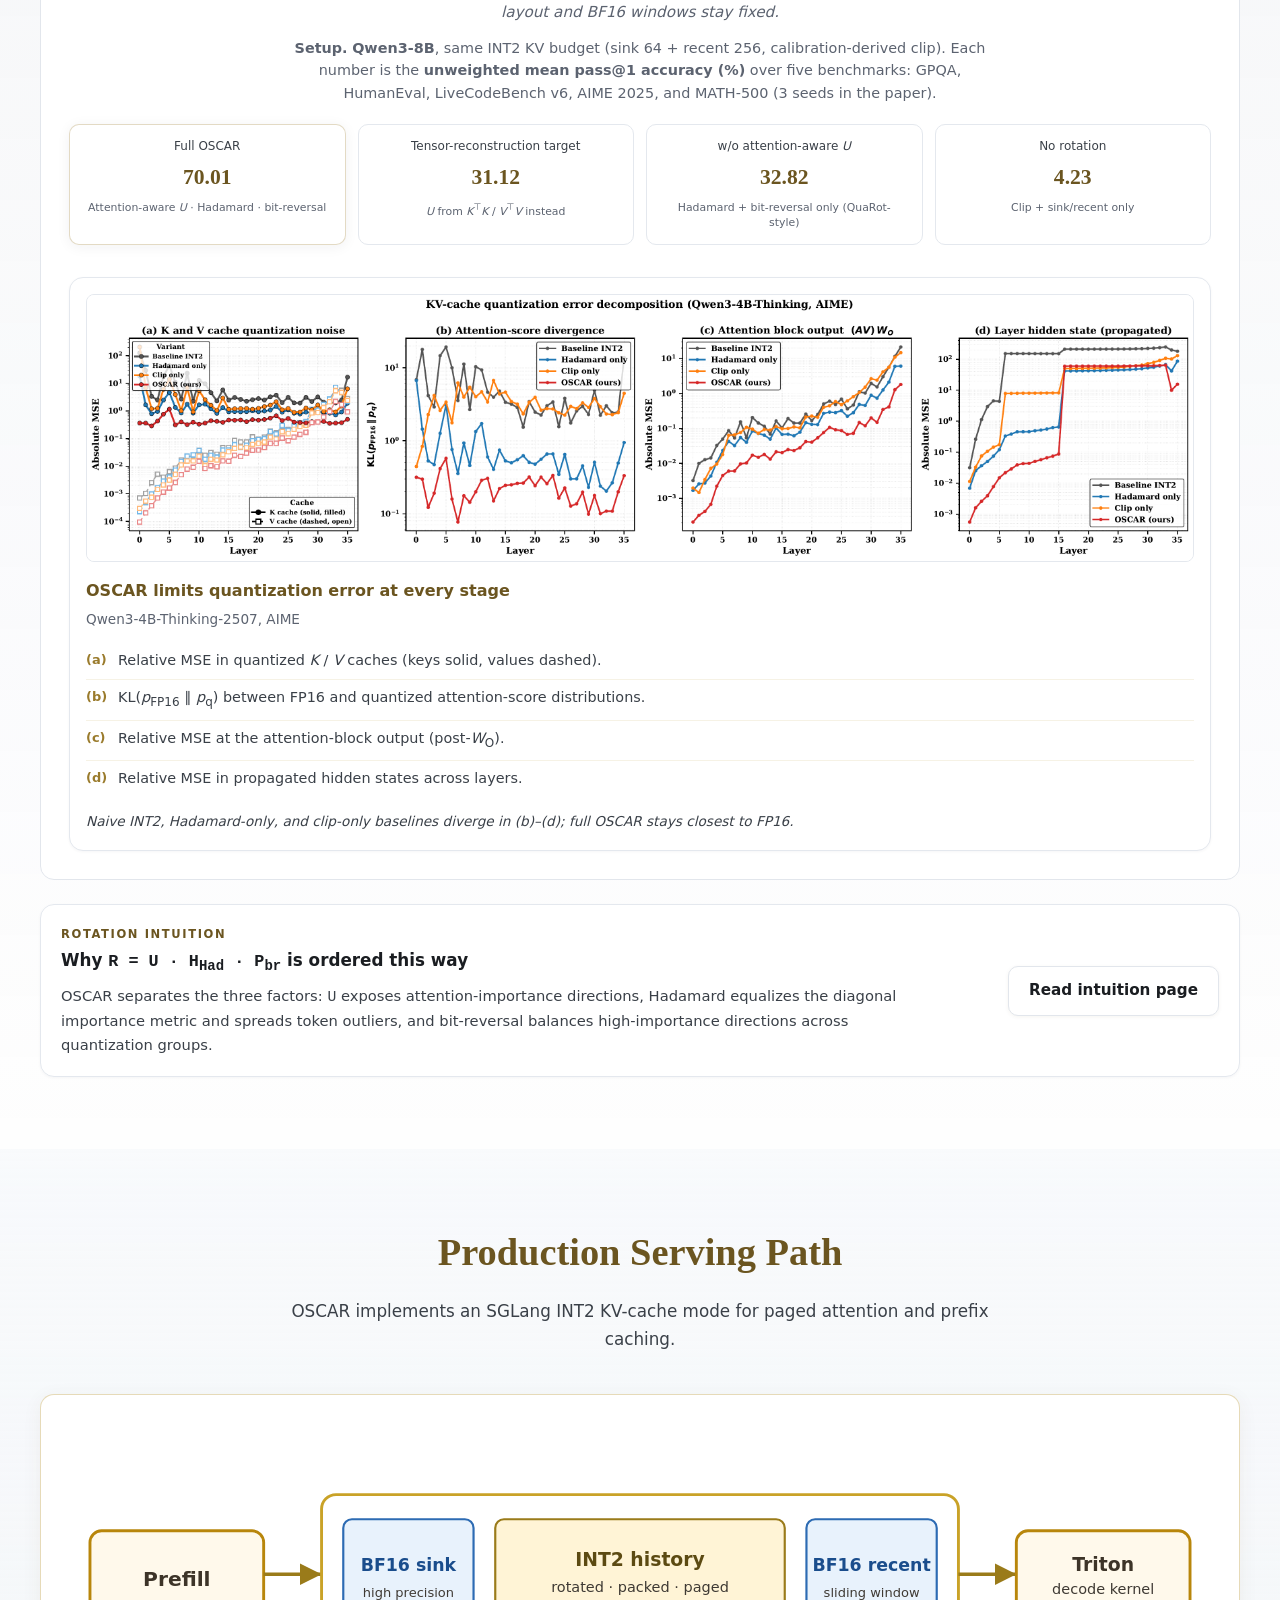
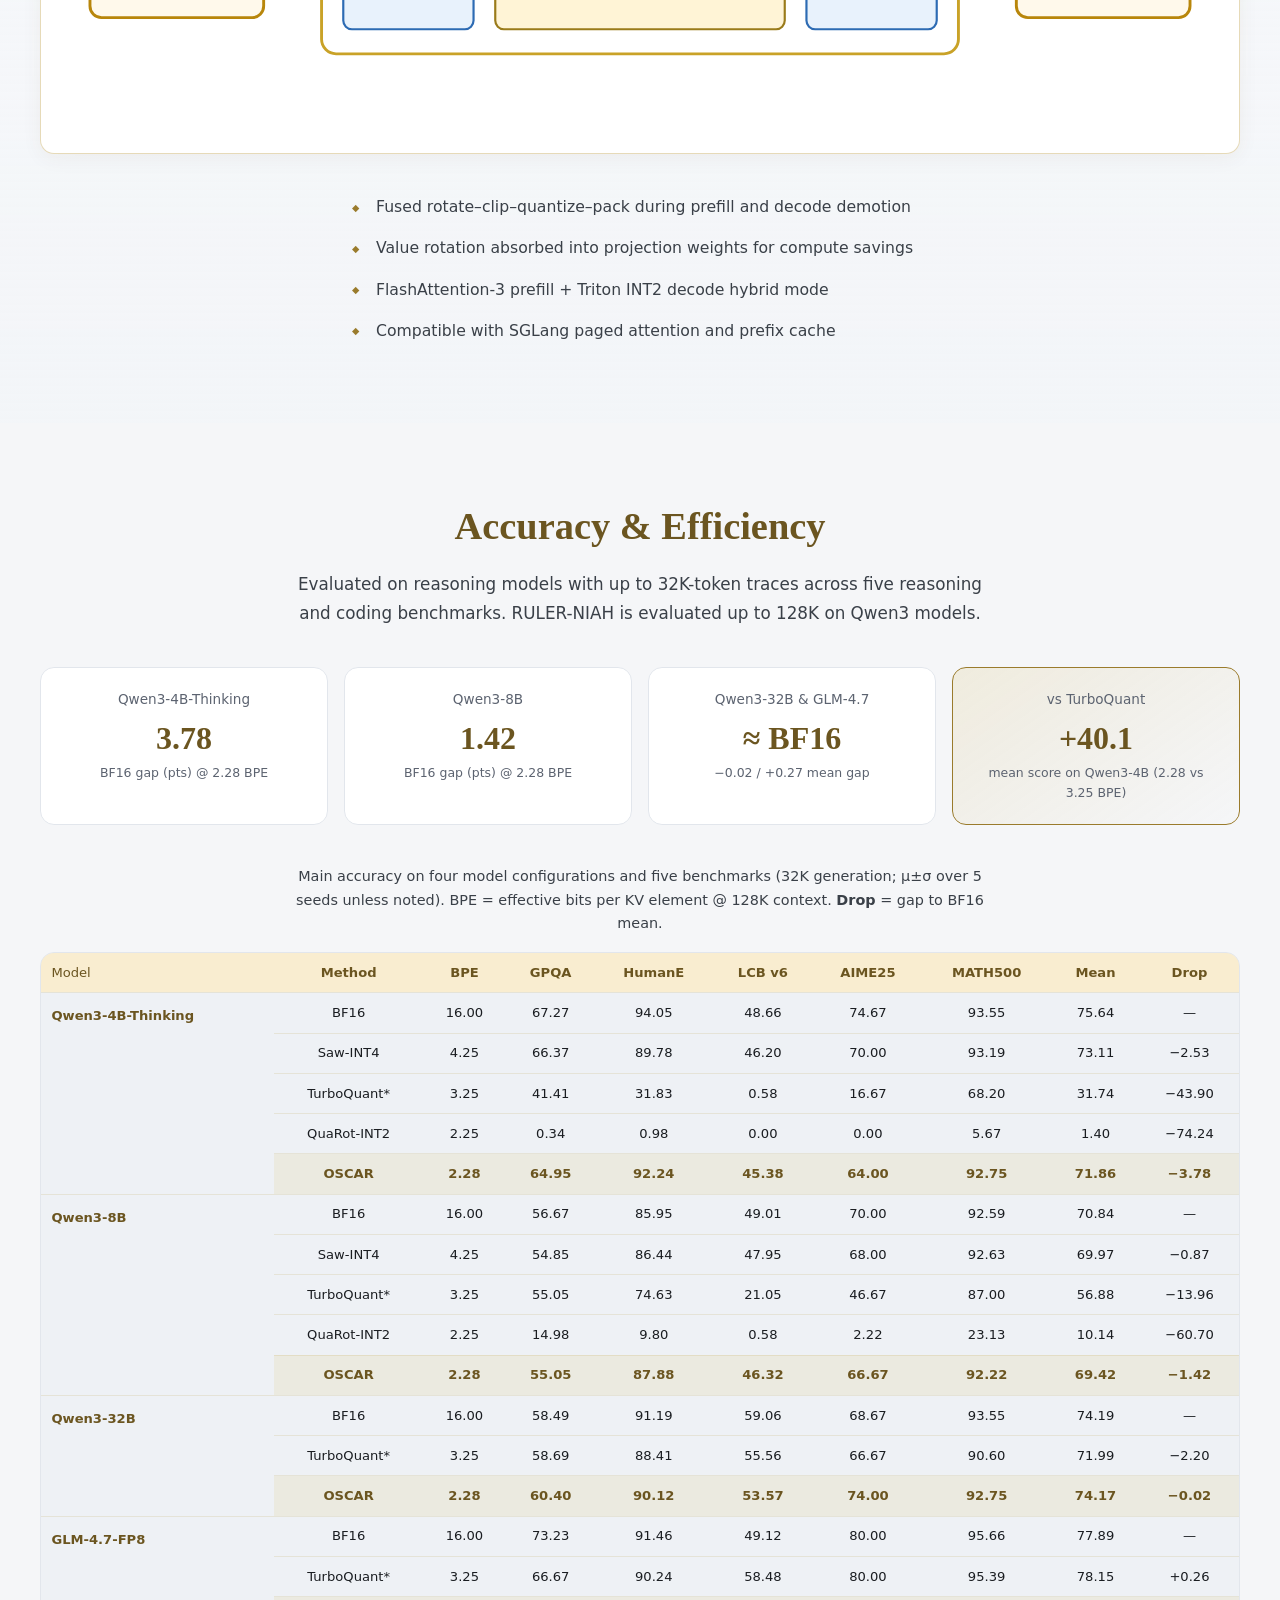
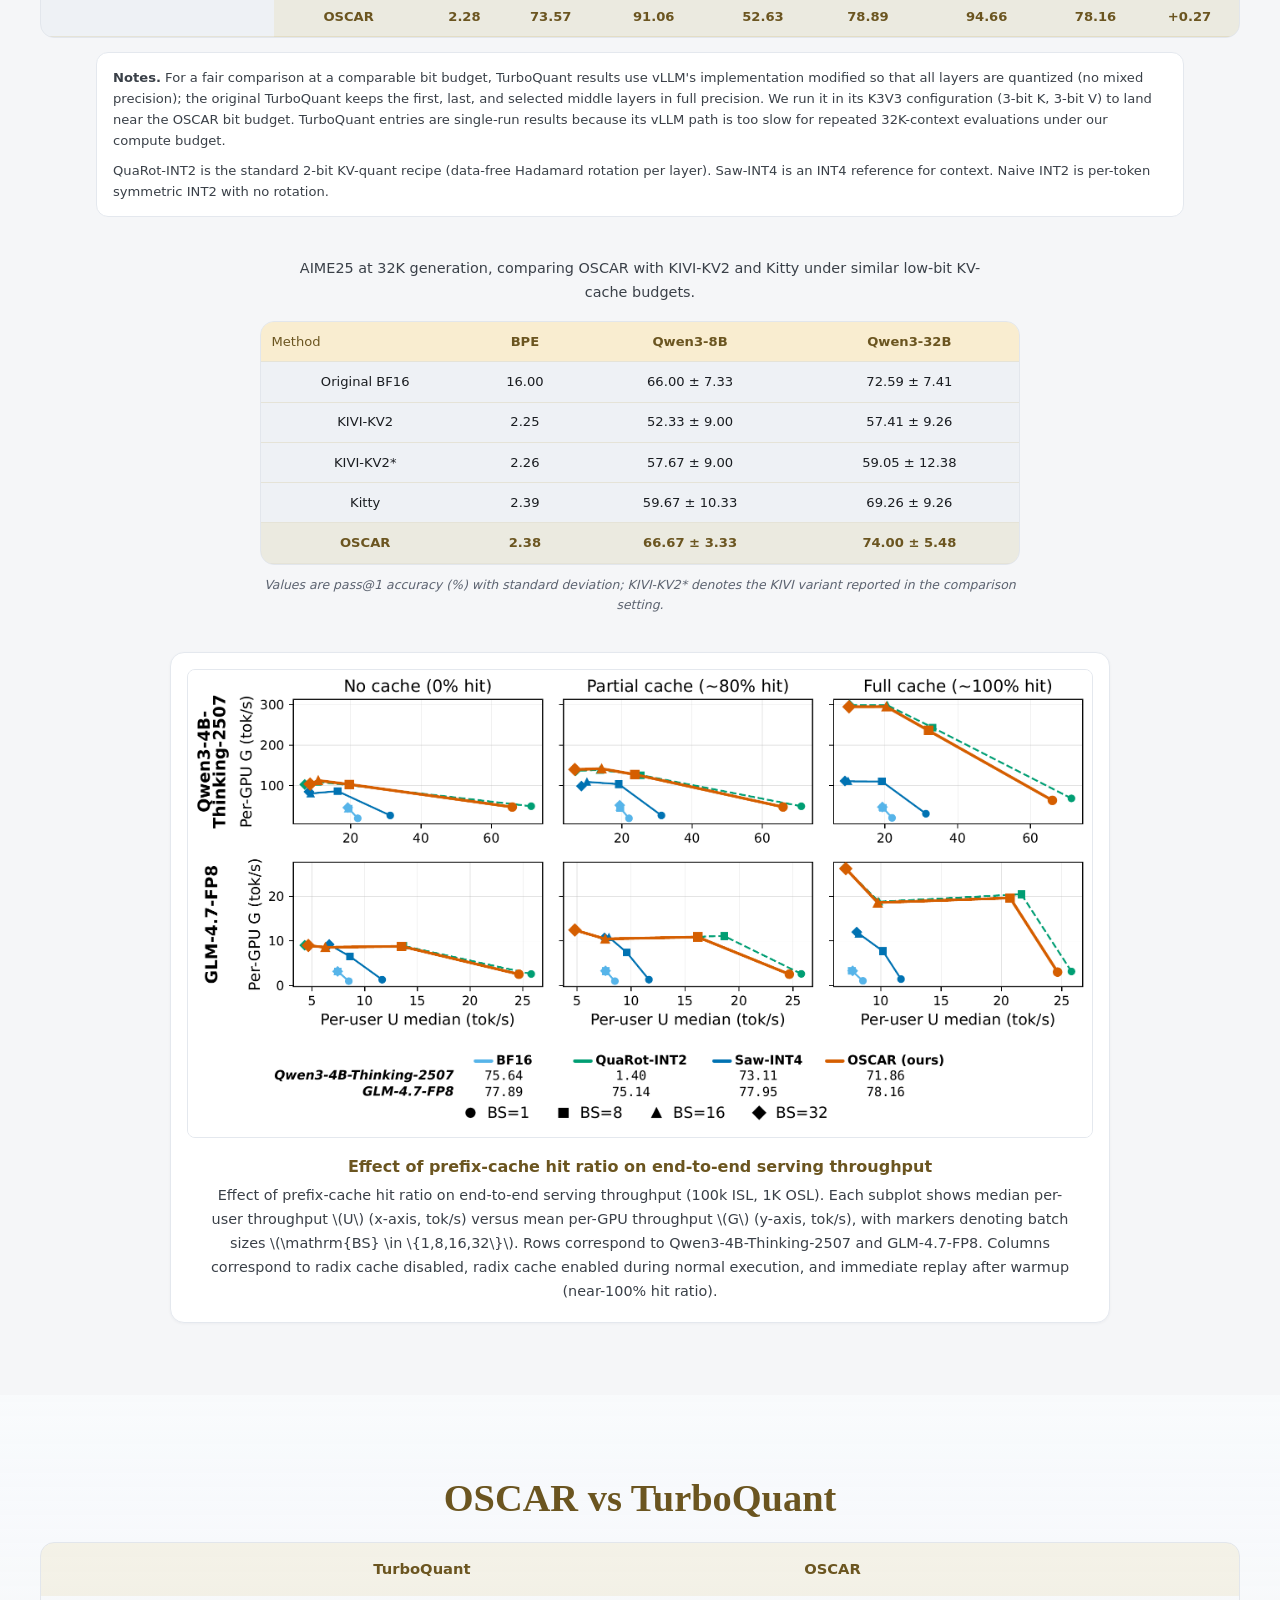
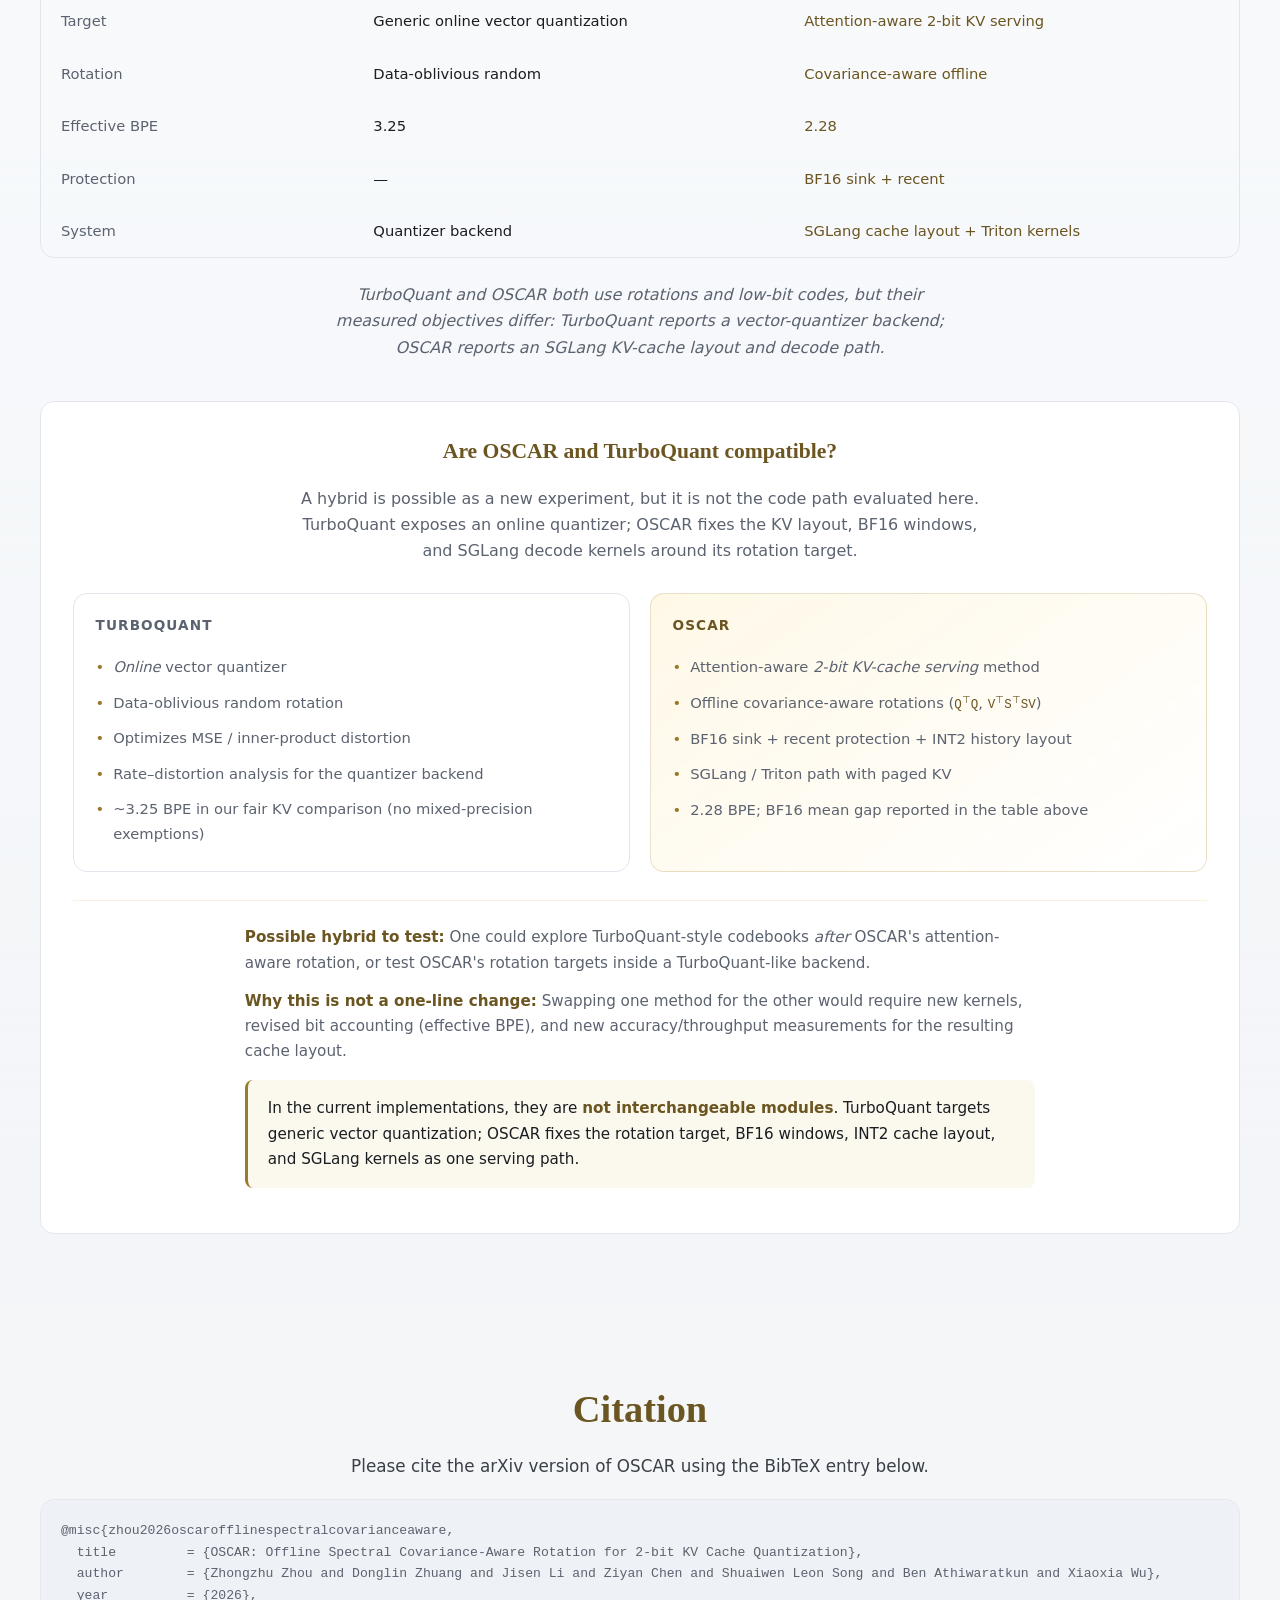
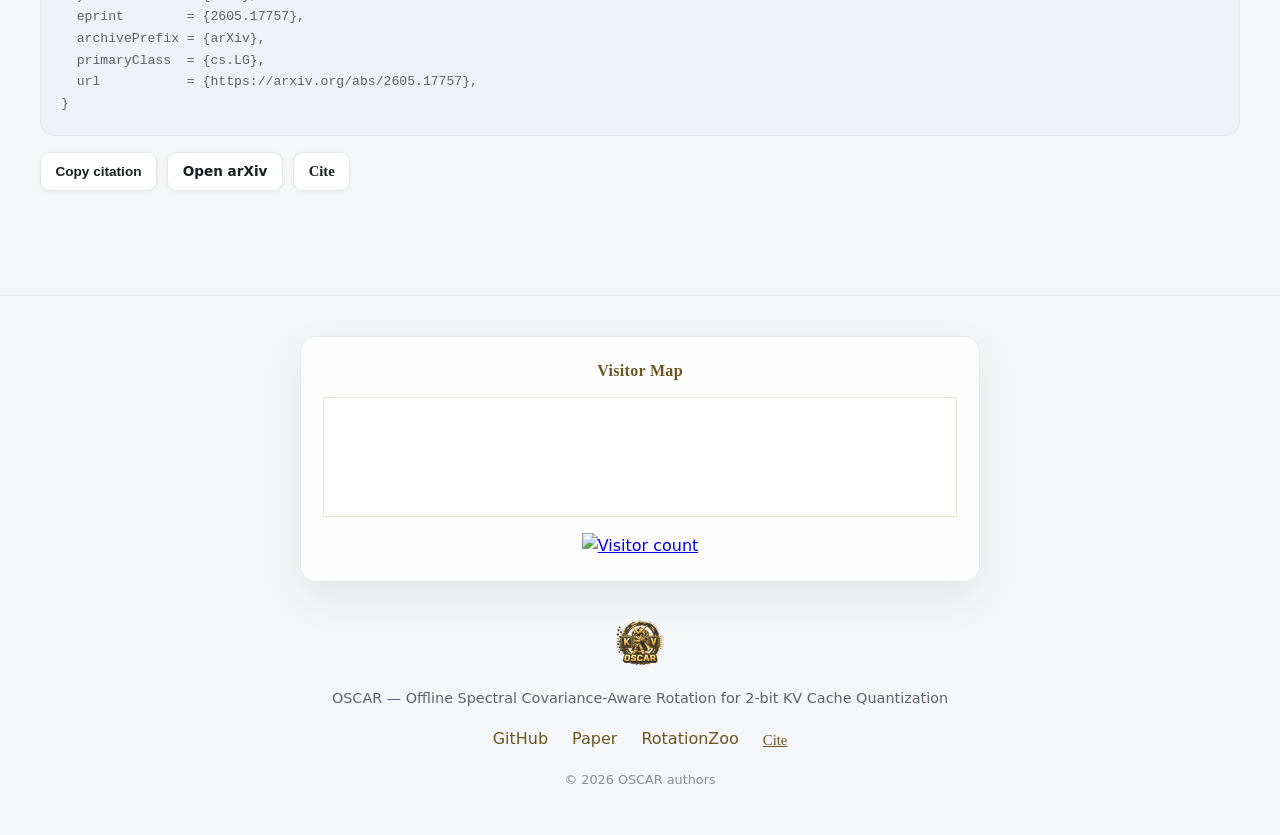
==== commit 570cb0fa: "Update OSCAR project website" ====
--- a/index.html
+++ b/index.html
@@ -662,7 +662,7 @@
         <p class="citation-lead reveal">Please cite the arXiv version of OSCAR using the BibTeX entry below.</p>
         <pre class="bibtex reveal" id="bibtex">@misc{zhou2026oscarofflinespectralcovarianceaware,
   title         = {OSCAR: Offline Spectral Covariance-Aware Rotation for 2-bit KV Cache Quantization},
-  author        = {Zhongzhu Zhou and Donglin Zhuang and Jisen Li and Ziyan Chen and Ben Athiwaratkun and Shuaiwen Leon Song and Xiaoxia Wu},
+  author        = {Zhongzhu Zhou and Donglin Zhuang and Jisen Li and Ziyan Chen and Shuaiwen Leon Song and Ben Athiwaratkun and Xiaoxia Wu},
   year          = {2026},
   eprint        = {2605.17757},
   archivePrefix = {arXiv},
@@ -687,7 +687,7 @@
       <p class="cite-modal-hint citation-lead">Please cite the arXiv version of OSCAR using this BibTeX entry.</p>
       <pre class="bibtex bibtex-modal" id="bibtexModal">@misc{zhou2026oscarofflinespectralcovarianceaware,
   title         = {OSCAR: Offline Spectral Covariance-Aware Rotation for 2-bit KV Cache Quantization},
-  author        = {Zhongzhu Zhou and Donglin Zhuang and Jisen Li and Ziyan Chen and Ben Athiwaratkun and Shuaiwen Leon Song and Xiaoxia Wu},
+  author        = {Zhongzhu Zhou and Donglin Zhuang and Jisen Li and Ziyan Chen and Shuaiwen Leon Song and Ben Athiwaratkun and Xiaoxia Wu},
   year          = {2026},
   eprint        = {2605.17757},
   archivePrefix = {arXiv},
